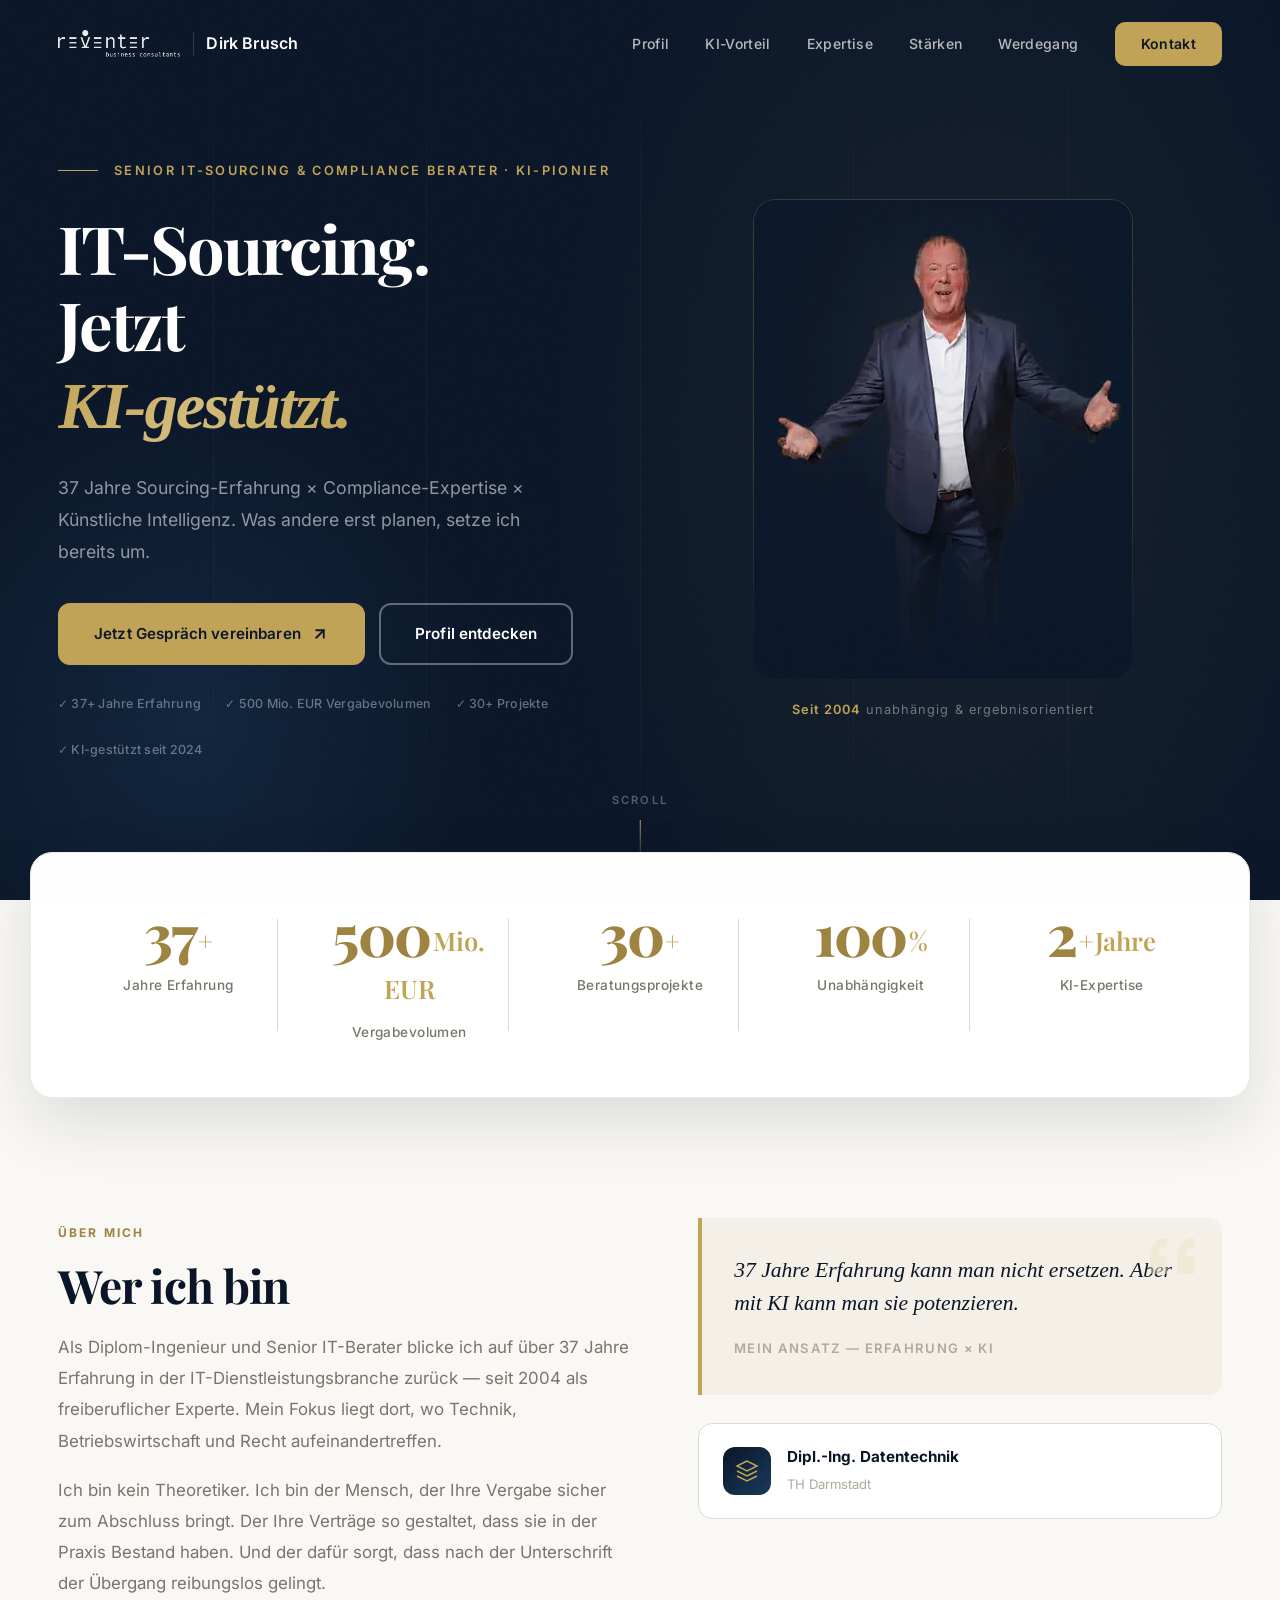
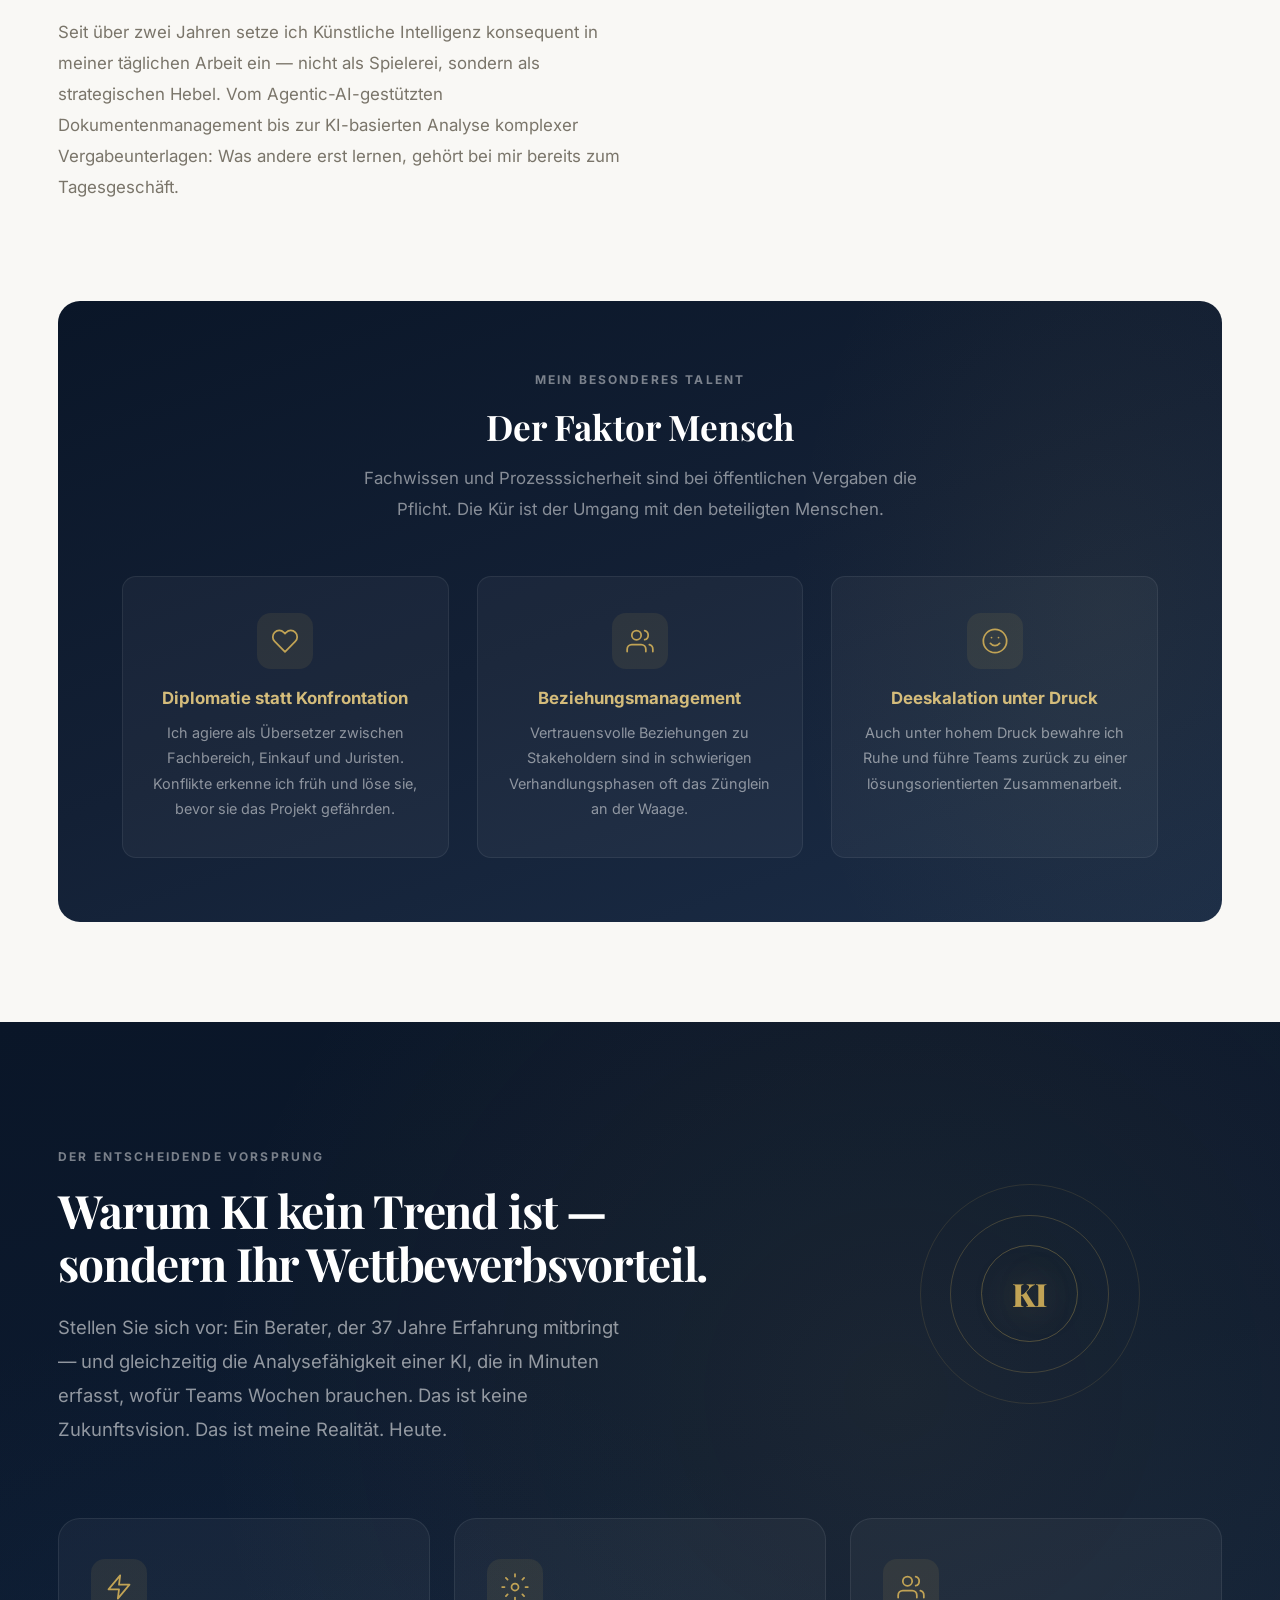
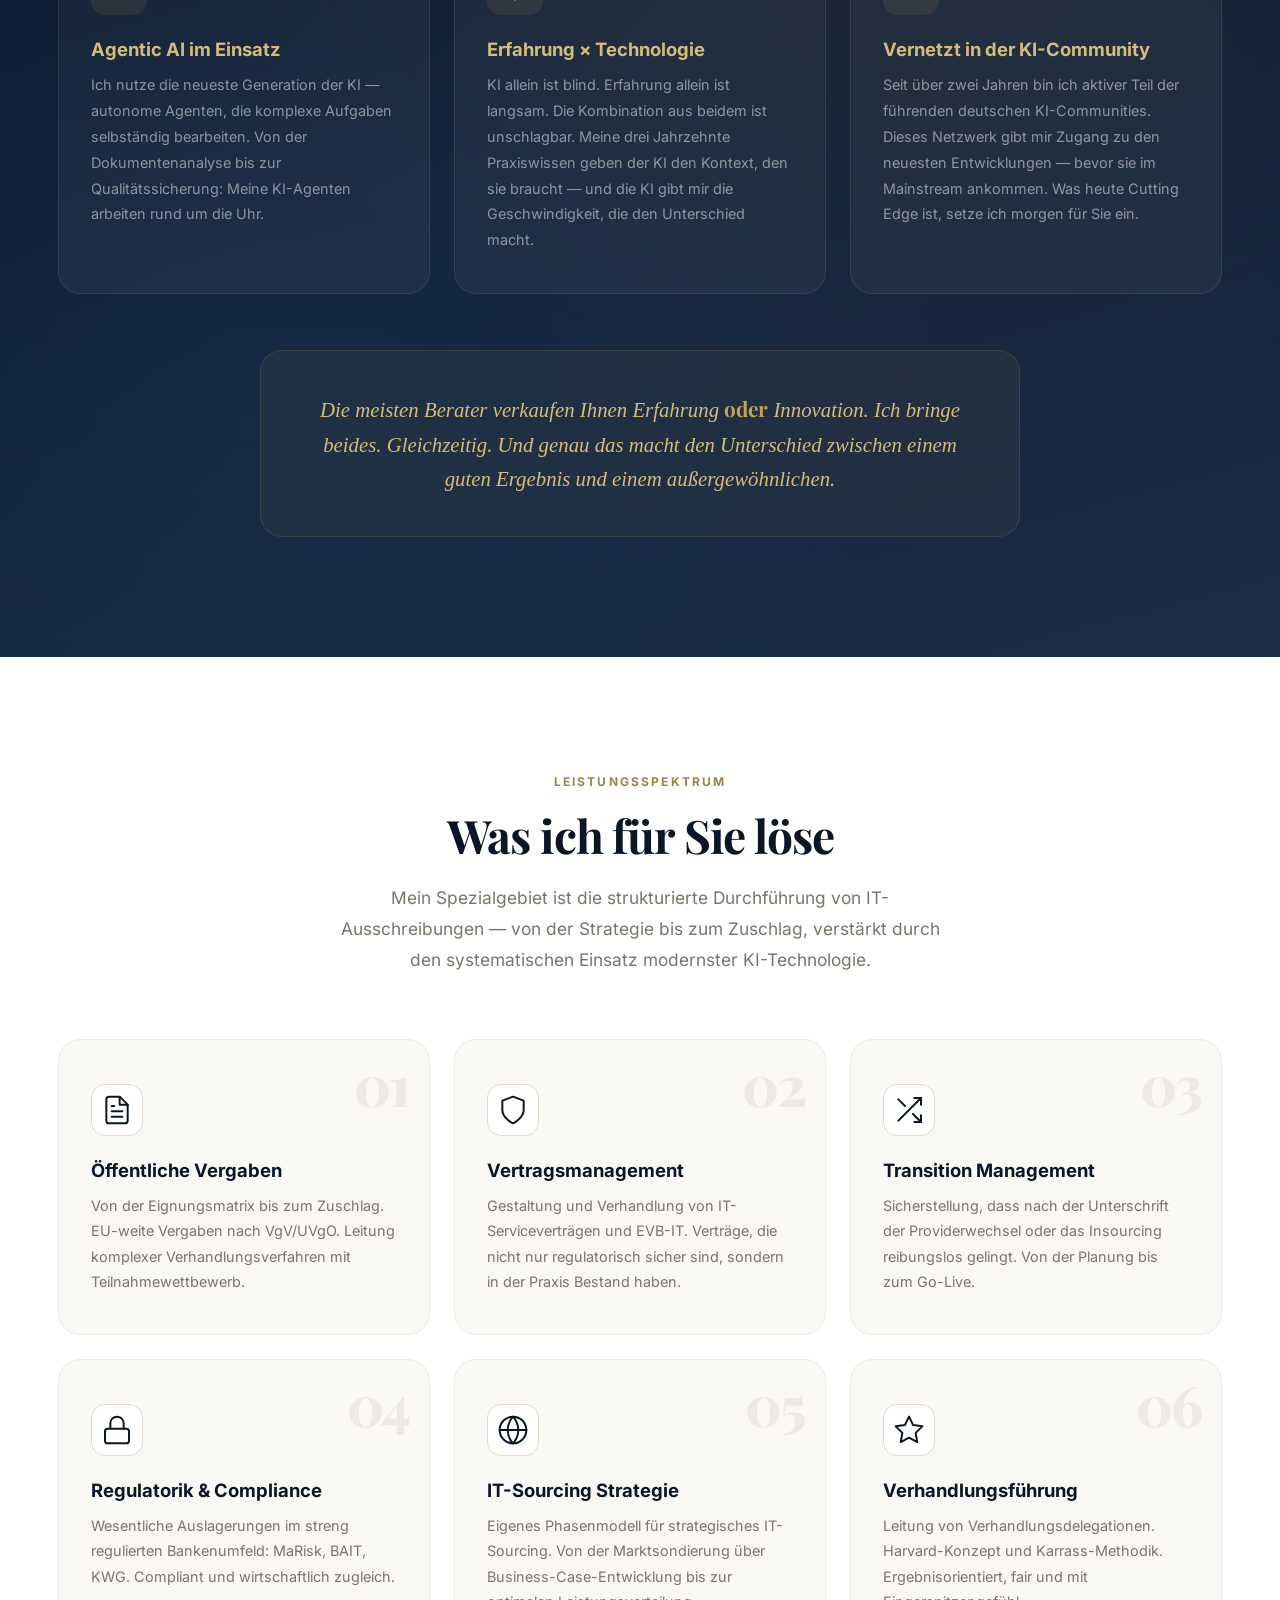
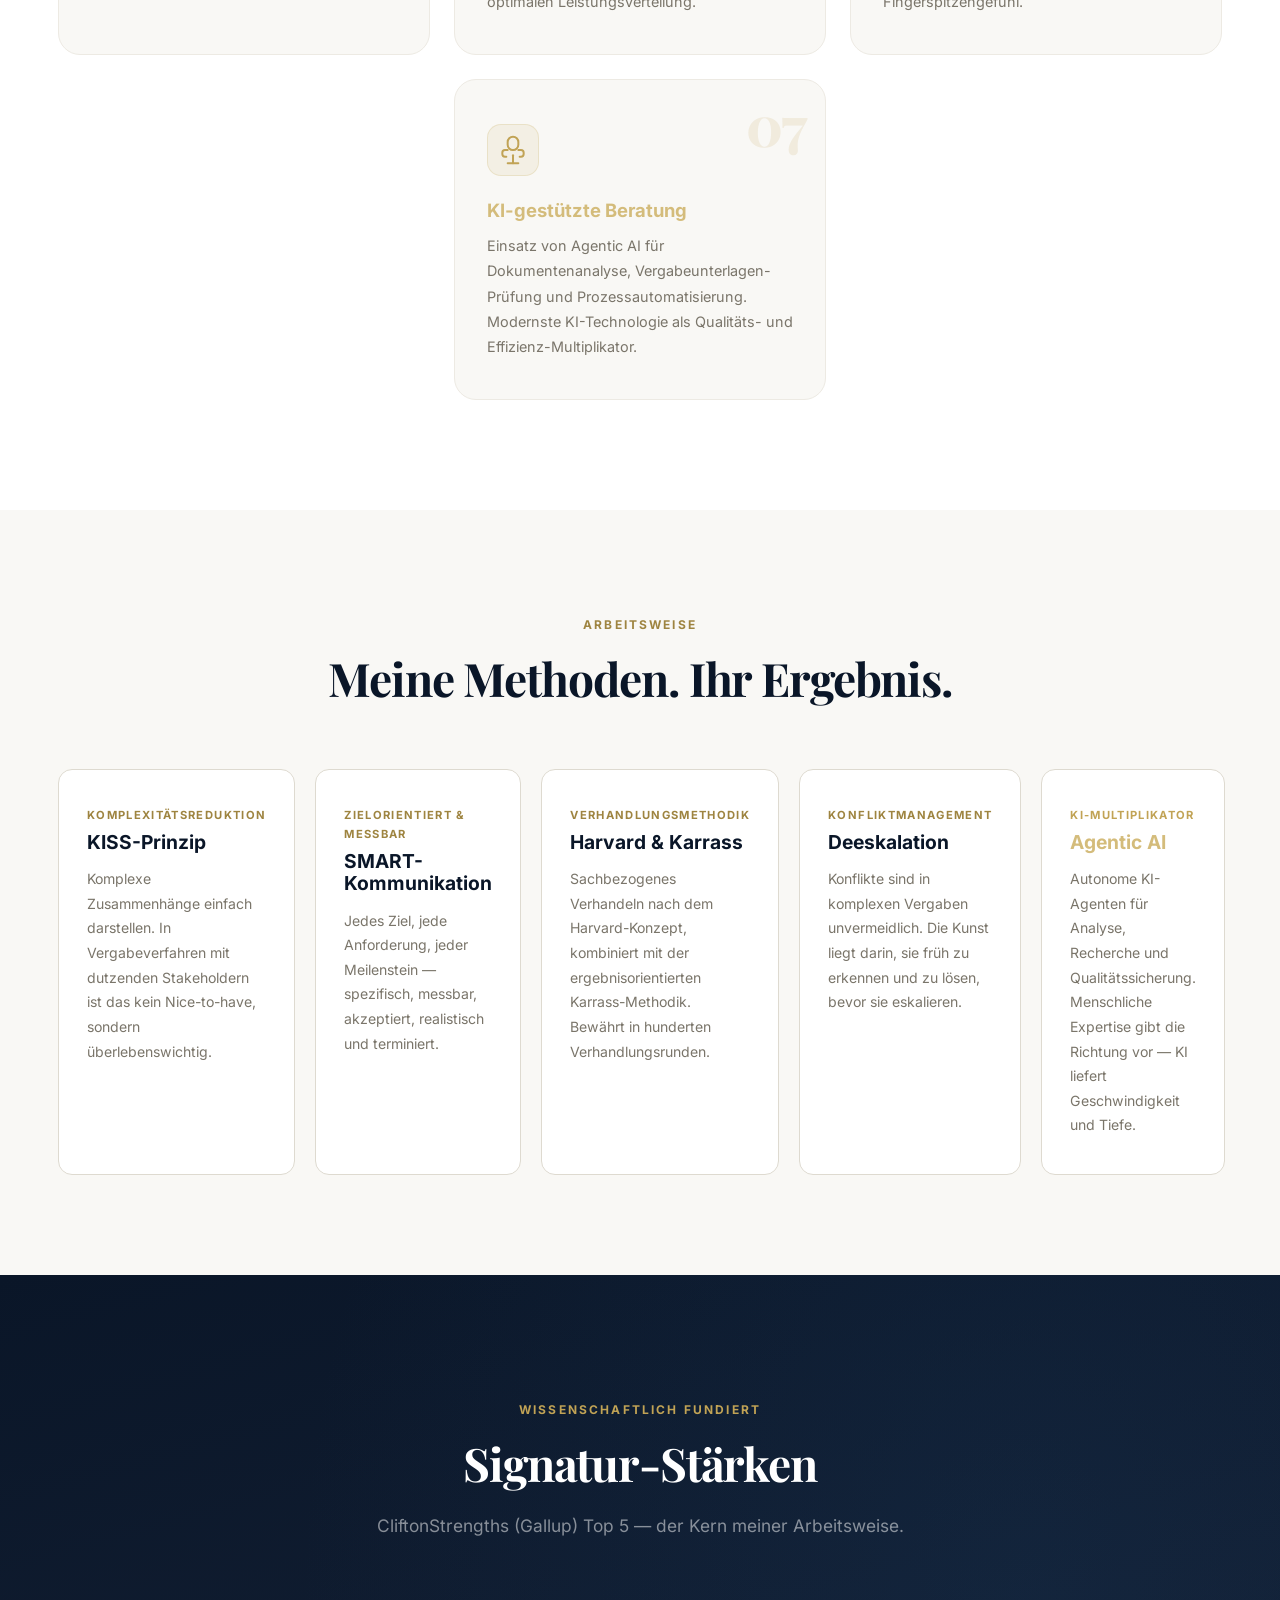
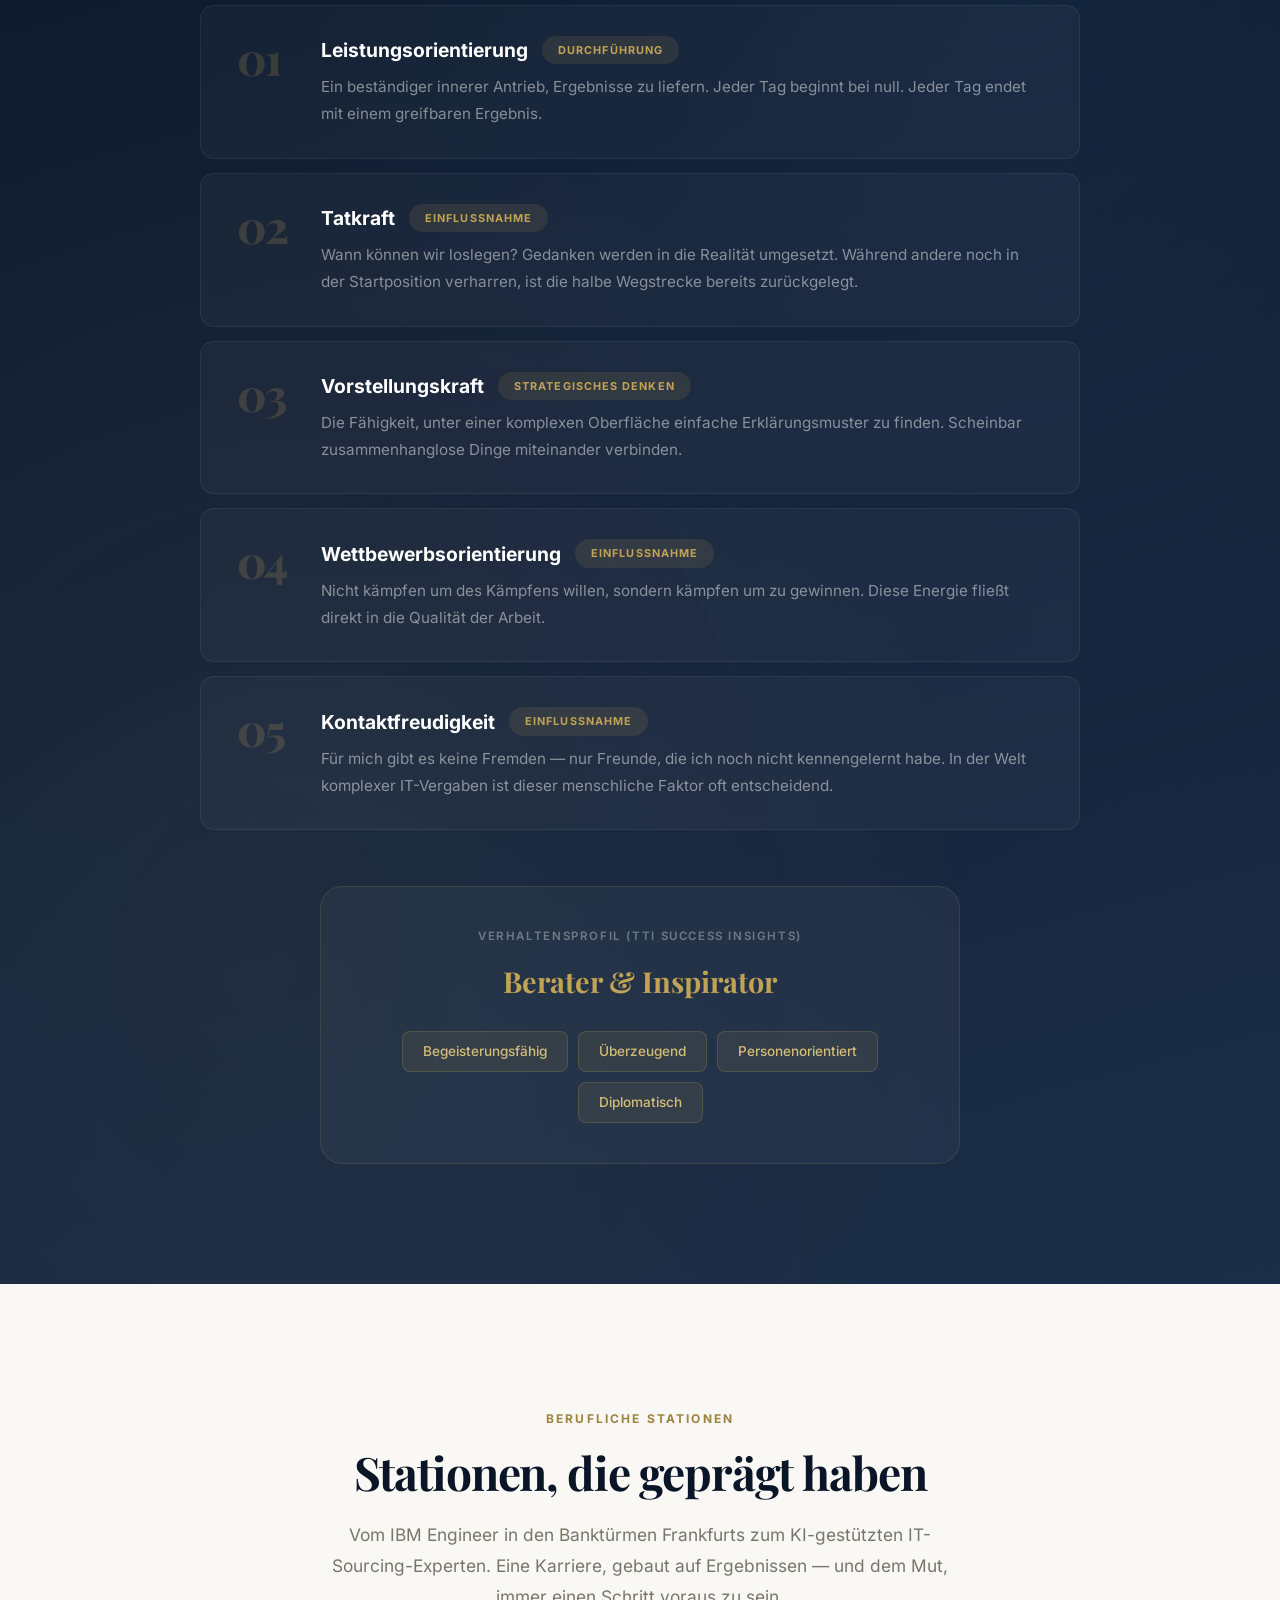
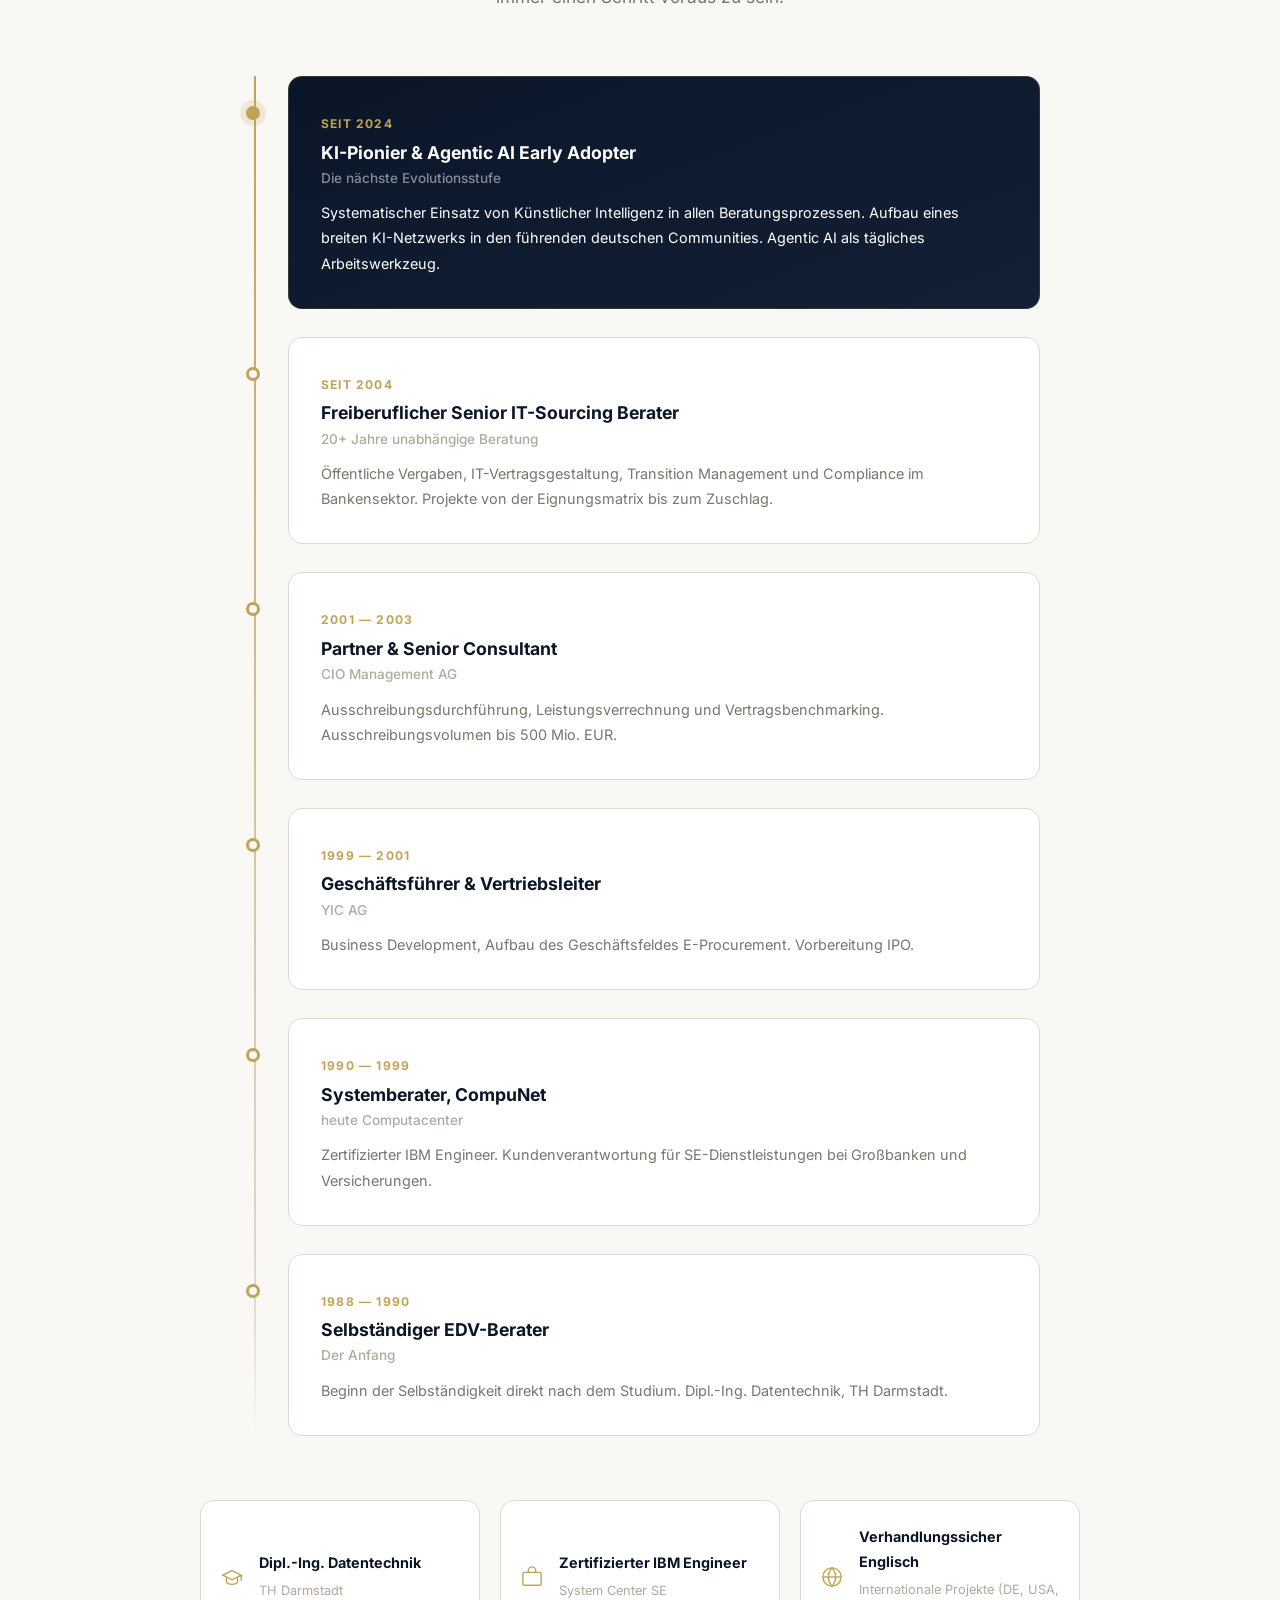
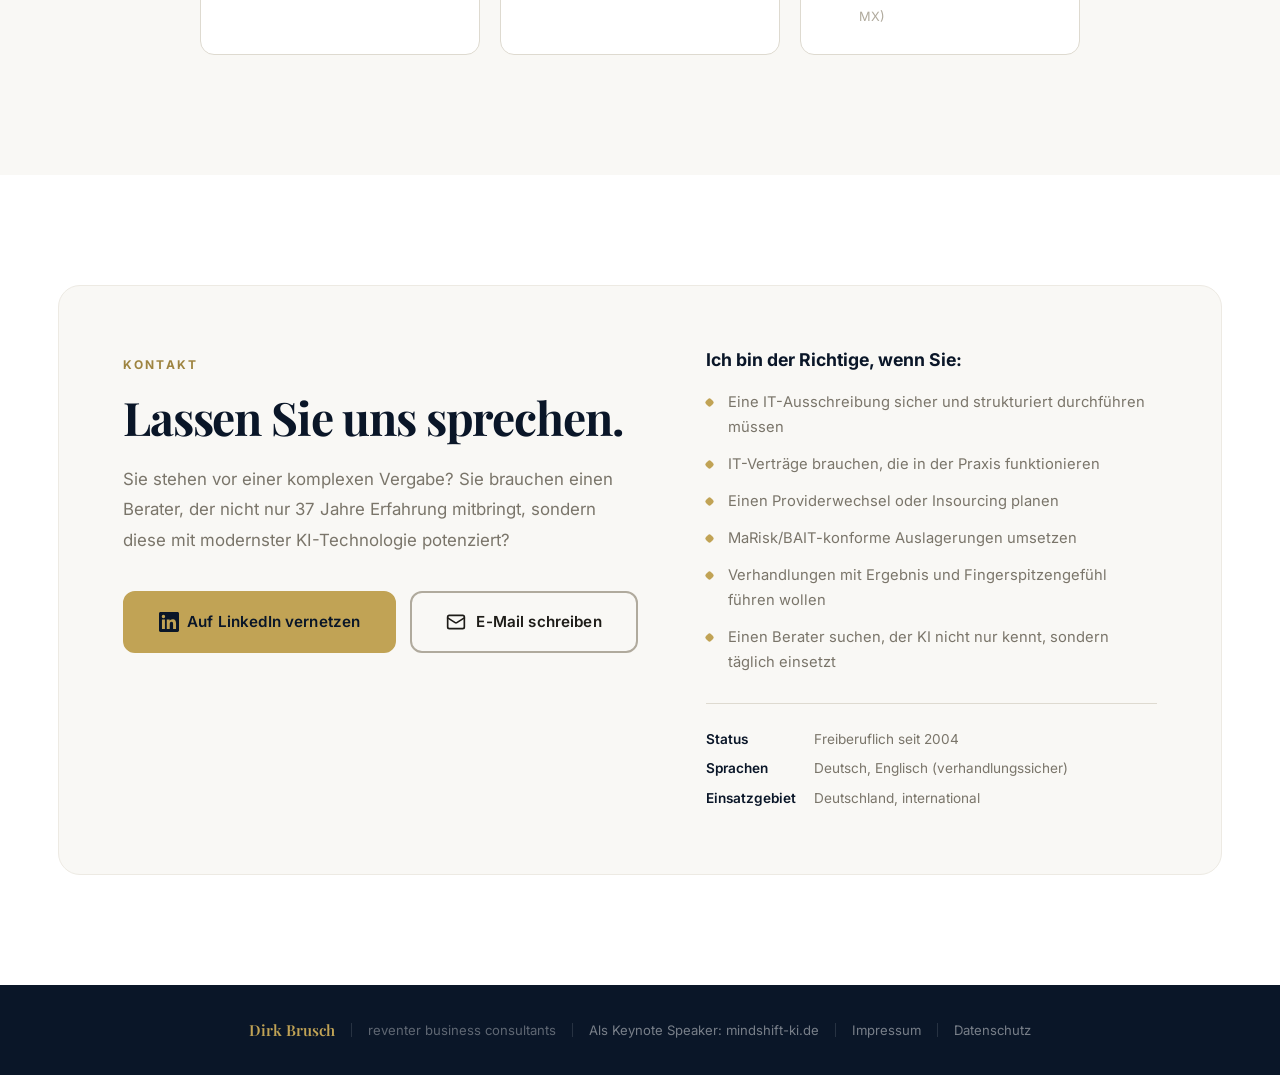
==== index.html @ 9e0372d8 "Rechtstexte aktualisiert, Google Fonts lokal, Cookie-Banner entfernt - Impressum: OS-Plattform-Link " ====
<!DOCTYPE html>
<html lang="de">
<head>
  <meta charset="UTF-8">
  <meta name="viewport" content="width=device-width, initial-scale=1.0">
  <title>Dirk Brusch — Senior IT-Sourcing &amp; Compliance Berater | KI-Pionier</title>
  <meta name="description" content="IT-Sourcing. Jetzt KI-gestützt. 37 Jahre Sourcing-Erfahrung × Compliance-Expertise × Künstliche Intelligenz. Senior IT-Sourcing Berater Dirk Brusch verbindet Agentic AI mit jahrzehntelanger Praxis im regulierten Umfeld.">
  <meta name="keywords" content="IT-Sourcing, IT-Sourcing Berater, IT-Compliance, KI-gestütztes IT-Sourcing, Agentic AI, Sourcing-Strategie, IT-Vertragsmanagement, Transition Management, MaRisk, BAIT, DORA, Auslagerungsmanagement, IT-Beschaffung, KI-Pionier, Freelance IT-Berater">
  <meta name="author" content="Dirk Brusch">
  <meta name="robots" content="index, follow">
  <link rel="canonical" href="https://reventer.de/">

  <!-- Open Graph -->
  <meta property="og:title" content="Dirk Brusch — Senior IT-Sourcing &amp; Compliance Berater | KI-Pionier">
  <meta property="og:description" content="IT-Sourcing. Jetzt KI-gestützt. 37 Jahre Sourcing-Erfahrung × Compliance-Expertise × Künstliche Intelligenz. Was andere erst planen, setze ich bereits um.">
  <meta property="og:type" content="website">
  <meta property="og:url" content="https://reventer.de/">
  <meta property="og:locale" content="de_DE">
  <meta property="og:site_name" content="reventer business consultants">

  <!-- Twitter Card -->
  <meta name="twitter:card" content="summary">
  <meta name="twitter:title" content="Dirk Brusch — Senior IT-Sourcing &amp; Compliance Berater | KI-Pionier">
  <meta name="twitter:description" content="IT-Sourcing. Jetzt KI-gestützt. 37 Jahre Erfahrung × Compliance × KI.">

  <!-- Structured Data: Person + ProfessionalService (SEO + KI-Suche) -->
  <script type="application/ld+json">
  {
    "@context": "https://schema.org",
    "@graph": [
      {
        "@type": "Person",
        "@id": "https://reventer.de/#person",
        "name": "Dirk Brusch",
        "jobTitle": "Senior IT-Sourcing & Compliance Berater, KI-Pionier",
        "description": "Freiberuflicher IT-Sourcing-Experte mit über 37 Jahren Erfahrung. Verbindet Sourcing-Strategie, IT-Compliance (MaRisk, BAIT, DORA) und Künstliche Intelligenz (Agentic AI) zu einem einzigartigen Beratungsansatz im regulierten Umfeld.",
        "url": "https://reventer.de",
        "image": "https://reventer.de/DBR.jpg",
        "email": "dirk.brusch@reventer.de",
        "knowsAbout": [
          "IT-Sourcing", "IT-Sourcing-Strategie", "IT-Compliance",
          "MaRisk", "BAIT", "DORA", "KWG 25b", "Auslagerungsmanagement",
          "Künstliche Intelligenz", "Agentic AI", "Generative AI",
          "IT-Vertragsmanagement", "EVB-IT", "Transition Management",
          "Provider Management", "Verhandlungsführung", "Harvard-Konzept",
          "Öffentliche Vergaben", "VgV", "UVgO"
        ],
        "knowsLanguage": ["de", "en"],
        "alumniOf": {
          "@type": "CollegeOrUniversity",
          "name": "TH Darmstadt"
        },
        "hasCredential": [
          {
            "@type": "EducationalOccupationalCredential",
            "credentialCategory": "degree",
            "name": "Dipl.-Ing. Datentechnik"
          },
          {
            "@type": "EducationalOccupationalCredential",
            "credentialCategory": "certificate",
            "name": "Zertifizierter IBM Engineer"
          }
        ],
        "worksFor": { "@id": "https://reventer.de/#organization" },
        "sameAs": [
          "https://www.linkedin.com/in/dirkbrusch",
          "https://mindshift-ki.de/",
          "https://www.youtube.com/@mindshift-ki",
          "https://expertenportal.com/dirk-brusch"
        ]
      },
      {
        "@type": "Organization",
        "@id": "https://reventer.de/#organization",
        "name": "reventer business consultants",
        "url": "https://reventer.de",
        "founder": { "@id": "https://reventer.de/#person" },
        "foundingDate": "2004",
        "address": {
          "@type": "PostalAddress",
          "streetAddress": "Am Schäfersberg 16",
          "addressLocality": "Niedernhausen",
          "postalCode": "65527",
          "addressRegion": "Hessen",
          "addressCountry": "DE"
        },
        "areaServed": [
          { "@type": "Country", "name": "Deutschland" },
          { "@type": "Country", "name": "International" }
        ]
      },
      {
        "@type": "Service",
        "@id": "https://reventer.de/#service-sourcing",
        "name": "IT-Sourcing Beratung",
        "description": "Strategisches IT-Sourcing von der Make-or-Buy-Analyse über Ausschreibung und Vertragsmanagement bis zum Provider Management. KI-gestützt für maximale Effizienz.",
        "provider": { "@id": "https://reventer.de/#person" },
        "serviceType": "IT-Sourcing Beratung",
        "areaServed": { "@type": "Country", "name": "Deutschland" }
      },
      {
        "@type": "Service",
        "@id": "https://reventer.de/#service-compliance",
        "name": "IT-Compliance Beratung",
        "description": "IT-Compliance im regulierten Bankenumfeld: Auslagerungsmanagement nach MaRisk, BAIT, DORA und KWG 25b. Vorbereitung regulatorischer Prüfungen.",
        "provider": { "@id": "https://reventer.de/#person" },
        "serviceType": "IT-Compliance Beratung"
      },
      {
        "@type": "Service",
        "@id": "https://reventer.de/#service-ki",
        "name": "KI-gestützte Beratung",
        "description": "Einsatz von Agentic AI für Dokumentenanalyse, Prozessautomatisierung und Qualitätssicherung im IT-Sourcing. Pionier im Bereich KI-gestützter Beratungsleistungen seit 2024.",
        "provider": { "@id": "https://reventer.de/#person" },
        "serviceType": "KI-gestützte Prozessberatung"
      },
      {
        "@type": "WebSite",
        "@id": "https://reventer.de/#website",
        "url": "https://reventer.de",
        "name": "Dirk Brusch — Senior IT-Sourcing & Compliance Berater | KI-Pionier",
        "publisher": { "@id": "https://reventer.de/#organization" },
        "inLanguage": "de"
      },
      {
        "@type": "WebPage",
        "@id": "https://reventer.de/#webpage",
        "url": "https://reventer.de",
        "name": "Dirk Brusch — Senior IT-Sourcing & Compliance Berater | KI-Pionier",
        "isPartOf": { "@id": "https://reventer.de/#website" },
        "about": { "@id": "https://reventer.de/#person" },
        "dateModified": "2026-03-29",
        "inLanguage": "de"
      }
    ]
  }
  </script>

  <link rel="stylesheet" href="fonts.css">
  <link rel="stylesheet" href="style.css">
  <link rel="preload" as="image" type="image/webp" href="DBR-hero.webp" media="(min-width: 769px)">
  <link rel="preload" as="image" type="image/webp" href="DBR-hero-sm.webp" media="(max-width: 768px)">
</head>
<body>

  <!-- GRAIN OVERLAY -->
  <div class="grain" aria-hidden="true"></div>

  <!-- NAVIGATION -->
  <nav id="navbar" aria-label="Hauptnavigation">
    <div class="nav-inner">
      <a href="#hero" class="nav-logo" aria-label="Zur Startseite">
        <img src="reventer-logo.png" alt="reventer" class="nav-logo-img">
        <span class="nav-logo-line"></span>
        <span class="nav-logo-text">Dirk Brusch</span>
      </a>
      <button class="nav-toggle" aria-label="Menü öffnen" aria-expanded="false">
        <span class="nav-toggle-bar"></span>
        <span class="nav-toggle-bar"></span>
      </button>
      <div class="nav-links" role="menubar">
        <a href="#profil" role="menuitem">Profil</a>
        <a href="#ki" role="menuitem">KI-Vorteil</a>
        <a href="#expertise" role="menuitem">Expertise</a>
        <a href="#staerken" role="menuitem">Stärken</a>
        <a href="#werdegang" role="menuitem">Werdegang</a>
        <a href="#kontakt" class="nav-cta" role="menuitem">Kontakt</a>
      </div>
    </div>
  </nav>

  <main>

  <!-- HERO -->
  <section id="hero" class="hero">
    <div class="hero-bg-lines" aria-hidden="true">
      <span></span><span></span><span></span><span></span><span></span>
    </div>
    <div class="container hero-layout">
      <div class="hero-content">
        <div class="hero-label reveal" data-delay="80">
          <span class="hero-label-line"></span>
          Senior IT-Sourcing &amp; Compliance Berater &middot; KI-Pionier
        </div>
        <h1 class="hero-title">
          <span class="reveal" data-delay="160">IT-Sourcing.</span>
          <span class="reveal" data-delay="220">Jetzt</span>
          <span class="reveal" data-delay="300"><em>KI-gestützt.</em></span>
        </h1>
        <p class="hero-sub reveal" data-delay="350">37&nbsp;Jahre Sourcing-Erfahrung &times; Compliance-Expertise &times; Künstliche Intelligenz. Was andere erst planen, setze ich bereits um.</p>
        <div class="hero-actions reveal" data-delay="450">
          <a href="#kontakt" class="btn btn-gold">
            <span>Jetzt Gespräch vereinbaren</span>
            <svg width="18" height="18" viewBox="0 0 24 24" fill="none" stroke="currentColor" stroke-width="2.5" stroke-linecap="round" stroke-linejoin="round"><path d="M7 17L17 7"/><path d="M7 7h10v10"/></svg>
          </a>
          <a href="#profil" class="btn btn-ghost">Profil entdecken</a>
        </div>
        <div class="hero-trust reveal" data-delay="550">
          <span>&#10003; 37+ Jahre Erfahrung</span>
          <span>&#10003; 500 Mio. EUR Vergabevolumen</span>
          <span>&#10003; 30+ Projekte</span>
          <span>&#10003; KI-gestützt seit 2024</span>
        </div>
      </div>
      <div class="hero-portrait reveal" data-delay="200">
        <div class="hero-portrait-frame">
          <picture>
            <source srcset="DBR-hero-sm.webp" media="(max-width: 768px)" type="image/webp">
            <source srcset="DBR-hero-sm.jpg" media="(max-width: 768px)" type="image/jpeg">
            <source srcset="DBR-hero.webp" type="image/webp">
            <img src="DBR-hero.jpg" alt="Dirk Brusch — Senior IT-Sourcing Berater" width="760" height="960" loading="eager">
          </picture>
          <div class="hero-portrait-border" aria-hidden="true"></div>
        </div>
        <div class="hero-portrait-tag" aria-hidden="true">
          <span>Seit 2004</span> unabhängig &amp; ergebnisorientiert
        </div>
      </div>
    </div>
    <div class="hero-scroll" aria-hidden="true">
      <span class="hero-scroll-text">Scroll</span>
      <span class="hero-scroll-line"></span>
    </div>
  </section>

  <!-- STATS RIBBON -->
  <section id="profil" class="stats">
    <div class="container">
      <div class="stats-grid">
        <div class="stat reveal" data-delay="0">
          <span class="stat-num" data-count="37">0</span><span class="stat-suffix">+</span>
          <span class="stat-label">Jahre Erfahrung</span>
        </div>
        <div class="stat reveal" data-delay="80">
          <span class="stat-num" data-count="500">0</span><span class="stat-suffix">&thinsp;Mio.&thinsp;EUR</span>
          <span class="stat-label">Vergabevolumen</span>
        </div>
        <div class="stat reveal" data-delay="160">
          <span class="stat-num" data-count="30">0</span><span class="stat-suffix">+</span>
          <span class="stat-label">Beratungsprojekte</span>
        </div>
        <div class="stat reveal" data-delay="240">
          <span class="stat-num" data-count="100">0</span><span class="stat-suffix">%</span>
          <span class="stat-label">Unabhängigkeit</span>
        </div>
        <div class="stat reveal" data-delay="320">
          <span class="stat-num" data-count="2">0</span><span class="stat-suffix">+&thinsp;Jahre</span>
          <span class="stat-label">KI-Expertise</span>
        </div>
      </div>
    </div>
  </section>

  <!-- ABOUT -->
  <section id="ueber" class="about">
    <div class="container">
      <div class="about-grid">
        <div class="about-col about-col--left">
          <span class="section-tag reveal">Über mich</span>
          <h2 class="section-heading reveal" data-delay="60">Wer ich bin</h2>
          <p class="about-text reveal" data-delay="120">Als Diplom-Ingenieur und Senior IT-Berater blicke ich auf über 37&nbsp;Jahre Erfahrung in der IT-Dienstleistungsbranche zurück — seit 2004 als freiberuflicher Experte. Mein Fokus liegt dort, wo Technik, Betriebswirtschaft und Recht aufeinandertreffen.</p>
          <p class="about-text reveal" data-delay="160">Ich bin kein Theoretiker. Ich bin der Mensch, der Ihre Vergabe sicher zum Abschluss bringt. Der Ihre Verträge so gestaltet, dass sie in der Praxis Bestand haben. Und der dafür sorgt, dass nach der Unterschrift der Übergang reibungslos gelingt.</p>
          <p class="about-text reveal" data-delay="200">Seit über zwei Jahren setze ich Künstliche Intelligenz konsequent in meiner täglichen Arbeit ein — nicht als Spielerei, sondern als strategischen Hebel. Vom Agentic-AI-gestützten Dokumentenmanagement bis zur KI-basierten Analyse komplexer Vergabeunterlagen: Was andere erst lernen, gehört bei mir bereits zum Tagesgeschäft.</p>
        </div>
        <div class="about-col about-col--right">
          <div class="about-quote reveal" data-delay="200">
            <svg class="about-quote-mark" width="48" height="36" viewBox="0 0 48 36" fill="none"><path d="M0 36V20.4C0 14.16 1.44 9.12 4.32 5.28 7.2 1.44 11.52 0 17.28 0v8.4C14.4 8.4 12.24 9.36 10.8 11.28 9.36 13.2 8.64 15.6 8.64 18.48H17.28V36H0zm26.88 0V20.4c0-6.24 1.44-11.28 4.32-15.12C34.08 1.44 38.4 0 44.16 0v8.4c-2.88 0-5.04.96-6.48 2.88-1.44 1.92-2.16 4.32-2.16 7.2h8.64V36H26.88z" fill="currentColor"/></svg>
            <blockquote>37 Jahre Erfahrung kann man nicht ersetzen. Aber mit KI kann man sie potenzieren.</blockquote>
            <p class="about-quote-src">Mein Ansatz — Erfahrung &times; KI</p>
          </div>
          <div class="about-badge reveal" data-delay="280">
            <div class="about-badge-icon">
              <svg width="24" height="24" viewBox="0 0 24 24" fill="none" stroke="currentColor" stroke-width="1.5"><path d="M12 2L2 7l10 5 10-5-10-5z"/><path d="M2 17l10 5 10-5"/><path d="M2 12l10 5 10-5"/></svg>
            </div>
            <div>
              <strong>Dipl.-Ing. Datentechnik</strong>
              <span>TH Darmstadt</span>
            </div>
          </div>
        </div>
      </div>

      <!-- HUMAN FACTOR -->
      <div class="human-factor reveal" data-delay="100">
        <div class="human-factor-header">
          <span class="section-tag section-tag--light">Mein besonderes Talent</span>
          <h3 class="human-factor-title">Der Faktor Mensch</h3>
          <p class="human-factor-lead">Fachwissen und Prozesssicherheit sind bei öffentlichen Vergaben die Pflicht. Die Kür ist der Umgang mit den beteiligten Menschen.</p>
        </div>
        <div class="human-factor-cards">
          <div class="hf-card reveal" data-delay="0">
            <div class="hf-card-icon">
              <svg width="28" height="28" viewBox="0 0 24 24" fill="none" stroke="currentColor" stroke-width="1.5" stroke-linecap="round" stroke-linejoin="round"><path d="M20.84 4.61a5.5 5.5 0 00-7.78 0L12 5.67l-1.06-1.06a5.5 5.5 0 00-7.78 7.78L12 21.23l8.84-8.84a5.5 5.5 0 000-7.78z"/></svg>
            </div>
            <h4>Diplomatie statt Konfrontation</h4>
            <p>Ich agiere als Übersetzer zwischen Fachbereich, Einkauf und Juristen. Konflikte erkenne ich früh und löse sie, bevor sie das Projekt gefährden.</p>
          </div>
          <div class="hf-card reveal" data-delay="100">
            <div class="hf-card-icon">
              <svg width="28" height="28" viewBox="0 0 24 24" fill="none" stroke="currentColor" stroke-width="1.5" stroke-linecap="round" stroke-linejoin="round"><path d="M17 21v-2a4 4 0 00-4-4H5a4 4 0 00-4 4v2"/><circle cx="9" cy="7" r="4"/><path d="M23 21v-2a4 4 0 00-3-3.87"/><path d="M16 3.13a4 4 0 010 7.75"/></svg>
            </div>
            <h4>Beziehungsmanagement</h4>
            <p>Vertrauensvolle Beziehungen zu Stakeholdern sind in schwierigen Verhandlungsphasen oft das Zünglein an der Waage.</p>
          </div>
          <div class="hf-card reveal" data-delay="200">
            <div class="hf-card-icon">
              <svg width="28" height="28" viewBox="0 0 24 24" fill="none" stroke="currentColor" stroke-width="1.5" stroke-linecap="round" stroke-linejoin="round"><circle cx="12" cy="12" r="10"/><path d="M8 14s1.5 2 4 2 4-2 4-2"/><line x1="9" y1="9" x2="9.01" y2="9"/><line x1="15" y1="9" x2="15.01" y2="9"/></svg>
            </div>
            <h4>Deeskalation unter Druck</h4>
            <p>Auch unter hohem Druck bewahre ich Ruhe und führe Teams zurück zu einer lösungsorientierten Zusammenarbeit.</p>
          </div>
        </div>
      </div>
    </div>
  </section>

  <!-- KI-VORTEIL -->
  <section id="ki" class="ki-section">
    <div class="container">
      <div class="ki-hero-block reveal">
        <div class="ki-hero-content">
          <span class="section-tag section-tag--light">Der entscheidende Vorsprung</span>
          <h2 class="section-heading section-heading--light">Warum KI kein Trend ist —<br>sondern Ihr Wettbewerbsvorteil.</h2>
          <p class="ki-hero-lead">Stellen Sie sich vor: Ein Berater, der 37 Jahre Erfahrung mitbringt — und gleichzeitig die Analysefähigkeit einer KI, die in Minuten erfasst, wofür Teams Wochen brauchen. Das ist keine Zukunftsvision. Das ist meine Realität. Heute.</p>
        </div>
        <div class="ki-hero-visual" aria-hidden="true">
          <div class="ki-orb">
            <div class="ki-orb-ring ki-orb-ring--1"></div>
            <div class="ki-orb-ring ki-orb-ring--2"></div>
            <div class="ki-orb-ring ki-orb-ring--3"></div>
            <div class="ki-orb-core">KI</div>
          </div>
        </div>
      </div>

      <div class="ki-cards">
        <div class="ki-card reveal" data-delay="0">
          <div class="ki-card-icon">
            <svg width="28" height="28" viewBox="0 0 24 24" fill="none" stroke="currentColor" stroke-width="1.5" stroke-linecap="round" stroke-linejoin="round"><path d="M13 2L3 14h9l-1 8 10-12h-9l1-8z"/></svg>
          </div>
          <h3>Agentic AI im Einsatz</h3>
          <p>Ich nutze die neueste Generation der KI — autonome Agenten, die komplexe Aufgaben selbständig bearbeiten. Von der Dokumentenanalyse bis zur Qualitätssicherung: Meine KI-Agenten arbeiten rund um die Uhr.</p>
        </div>
        <div class="ki-card reveal" data-delay="100">
          <div class="ki-card-icon">
            <svg width="28" height="28" viewBox="0 0 24 24" fill="none" stroke="currentColor" stroke-width="1.5" stroke-linecap="round" stroke-linejoin="round"><circle cx="12" cy="12" r="3"/><path d="M12 1v2M12 21v2M4.22 4.22l1.42 1.42M18.36 18.36l1.42 1.42M1 12h2M21 12h2M4.22 19.78l1.42-1.42M18.36 5.64l1.42-1.42"/></svg>
          </div>
          <h3>Erfahrung &times; Technologie</h3>
          <p>KI allein ist blind. Erfahrung allein ist langsam. Die Kombination aus beidem ist unschlagbar. Meine drei Jahrzehnte Praxiswissen geben der KI den Kontext, den sie braucht — und die KI gibt mir die Geschwindigkeit, die den Unterschied macht.</p>
        </div>
        <div class="ki-card reveal" data-delay="200">
          <div class="ki-card-icon">
            <svg width="28" height="28" viewBox="0 0 24 24" fill="none" stroke="currentColor" stroke-width="1.5" stroke-linecap="round" stroke-linejoin="round"><path d="M17 21v-2a4 4 0 00-4-4H5a4 4 0 00-4 4v2"/><circle cx="9" cy="7" r="4"/><path d="M23 21v-2a4 4 0 00-3-3.87"/><path d="M16 3.13a4 4 0 010 7.75"/></svg>
          </div>
          <h3>Vernetzt in der KI-Community</h3>
          <p>Seit über zwei Jahren bin ich aktiver Teil der führenden deutschen KI-Communities. Dieses Netzwerk gibt mir Zugang zu den neuesten Entwicklungen — bevor sie im Mainstream ankommen. Was heute Cutting Edge ist, setze ich morgen für Sie ein.</p>
        </div>
      </div>

      <div class="ki-statement reveal" data-delay="100">
        <p class="ki-statement-text">Die meisten Berater verkaufen Ihnen Erfahrung <em>oder</em> Innovation. Ich bringe beides. Gleichzeitig. Und genau das macht den Unterschied zwischen einem guten Ergebnis und einem außergewöhnlichen.</p>
      </div>
    </div>
  </section>

  <!-- EXPERTISE -->
  <section id="expertise" class="expertise">
    <div class="container">
      <div class="section-intro reveal">
        <span class="section-tag">Leistungsspektrum</span>
        <h2 class="section-heading">Was ich für Sie löse</h2>
        <p class="section-desc">Mein Spezialgebiet ist die strukturierte Durchführung von IT-Ausschreibungen — von der Strategie bis zum Zuschlag, verstärkt durch den systematischen Einsatz modernster KI-Technologie.</p>
      </div>
      <div class="expertise-grid">
        <article class="exp-card reveal" data-delay="0">
          <div class="exp-card-num">01</div>
          <div class="exp-card-icon">
            <svg width="32" height="32" viewBox="0 0 24 24" fill="none" stroke="currentColor" stroke-width="1.5" stroke-linecap="round" stroke-linejoin="round"><path d="M14 2H6a2 2 0 00-2 2v16a2 2 0 002 2h12a2 2 0 002-2V8z"/><polyline points="14 2 14 8 20 8"/><line x1="16" y1="13" x2="8" y2="13"/><line x1="16" y1="17" x2="8" y2="17"/><polyline points="10 9 9 9 8 9"/></svg>
          </div>
          <h3>Öffentliche Vergaben</h3>
          <p>Von der Eignungsmatrix bis zum Zuschlag. EU-weite Vergaben nach VgV/UVgO. Leitung komplexer Verhandlungsverfahren mit Teilnahmewettbewerb.</p>
        </article>
        <article class="exp-card reveal" data-delay="80">
          <div class="exp-card-num">02</div>
          <div class="exp-card-icon">
            <svg width="32" height="32" viewBox="0 0 24 24" fill="none" stroke="currentColor" stroke-width="1.5" stroke-linecap="round" stroke-linejoin="round"><path d="M12 22s8-4 8-10V5l-8-3-8 3v7c0 6 8 10 8 10z"/></svg>
          </div>
          <h3>Vertragsmanagement</h3>
          <p>Gestaltung und Verhandlung von IT-Serviceverträgen und EVB-IT. Verträge, die nicht nur regulatorisch sicher sind, sondern in der Praxis Bestand haben.</p>
        </article>
        <article class="exp-card reveal" data-delay="160">
          <div class="exp-card-num">03</div>
          <div class="exp-card-icon">
            <svg width="32" height="32" viewBox="0 0 24 24" fill="none" stroke="currentColor" stroke-width="1.5" stroke-linecap="round" stroke-linejoin="round"><polyline points="16 3 21 3 21 8"/><line x1="4" y1="20" x2="21" y2="3"/><polyline points="21 16 21 21 16 21"/><line x1="15" y1="15" x2="21" y2="21"/><line x1="4" y1="4" x2="9" y2="9"/></svg>
          </div>
          <h3>Transition Management</h3>
          <p>Sicherstellung, dass nach der Unterschrift der Providerwechsel oder das Insourcing reibungslos gelingt. Von der Planung bis zum Go-Live.</p>
        </article>
        <article class="exp-card reveal" data-delay="0">
          <div class="exp-card-num">04</div>
          <div class="exp-card-icon">
            <svg width="32" height="32" viewBox="0 0 24 24" fill="none" stroke="currentColor" stroke-width="1.5" stroke-linecap="round" stroke-linejoin="round"><rect x="3" y="11" width="18" height="11" rx="2" ry="2"/><path d="M7 11V7a5 5 0 0110 0v4"/></svg>
          </div>
          <h3>Regulatorik &amp; Compliance</h3>
          <p>Wesentliche Auslagerungen im streng regulierten Bankenumfeld: MaRisk, BAIT, KWG. Compliant und wirtschaftlich zugleich.</p>
        </article>
        <article class="exp-card reveal" data-delay="80">
          <div class="exp-card-num">05</div>
          <div class="exp-card-icon">
            <svg width="32" height="32" viewBox="0 0 24 24" fill="none" stroke="currentColor" stroke-width="1.5" stroke-linecap="round" stroke-linejoin="round"><circle cx="12" cy="12" r="10"/><line x1="2" y1="12" x2="22" y2="12"/><path d="M12 2a15.3 15.3 0 014 10 15.3 15.3 0 01-4 10 15.3 15.3 0 01-4-10 15.3 15.3 0 014-10z"/></svg>
          </div>
          <h3>IT-Sourcing Strategie</h3>
          <p>Eigenes Phasenmodell für strategisches IT-Sourcing. Von der Marktsondierung über Business-Case-Entwicklung bis zur optimalen Leistungsverteilung.</p>
        </article>
        <article class="exp-card reveal" data-delay="160">
          <div class="exp-card-num">06</div>
          <div class="exp-card-icon">
            <svg width="32" height="32" viewBox="0 0 24 24" fill="none" stroke="currentColor" stroke-width="1.5" stroke-linecap="round" stroke-linejoin="round"><polygon points="12 2 15.09 8.26 22 9.27 17 14.14 18.18 21.02 12 17.77 5.82 21.02 7 14.14 2 9.27 8.91 8.26 12 2"/></svg>
          </div>
          <h3>Verhandlungsführung</h3>
          <p>Leitung von Verhandlungsdelegationen. Harvard-Konzept und Karrass-Methodik. Ergebnisorientiert, fair und mit Fingerspitzengefühl.</p>
        </article>
        <article class="exp-card exp-card--ki reveal" data-delay="0">
          <div class="exp-card-num">07</div>
          <div class="exp-card-icon">
            <svg width="32" height="32" viewBox="0 0 24 24" fill="none" stroke="currentColor" stroke-width="1.5" stroke-linecap="round" stroke-linejoin="round"><path d="M12 2a4 4 0 014 4v2a4 4 0 01-8 0V6a4 4 0 014-4z"/><path d="M16 12h2a2 2 0 012 2v1a2 2 0 01-2 2h-1"/><path d="M8 12H6a2 2 0 00-2 2v1a2 2 0 002 2h1"/><path d="M12 16v6"/><path d="M8 22h8"/></svg>
          </div>
          <h3>KI-gestützte Beratung</h3>
          <p>Einsatz von Agentic AI für Dokumentenanalyse, Vergabeunterlagen-Prüfung und Prozessautomatisierung. Modernste KI-Technologie als Qualitäts- und Effizienz-Multiplikator.</p>
        </article>
      </div>
    </div>
  </section>

  <!-- METHODS -->
  <section class="methods">
    <div class="container">
      <div class="section-intro reveal">
        <span class="section-tag">Arbeitsweise</span>
        <h2 class="section-heading">Meine Methoden. Ihr Ergebnis.</h2>
      </div>
      <div class="methods-strip">
        <div class="method reveal" data-delay="0">
          <span class="method-label">Komplexitätsreduktion</span>
          <h3>KISS-Prinzip</h3>
          <p>Komplexe Zusammenhänge einfach darstellen. In Vergabeverfahren mit dutzenden Stakeholdern ist das kein Nice-to-have, sondern überlebenswichtig.</p>
        </div>
        <div class="method reveal" data-delay="80">
          <span class="method-label">Zielorientiert &amp; messbar</span>
          <h3>SMART-Kommunikation</h3>
          <p>Jedes Ziel, jede Anforderung, jeder Meilenstein — spezifisch, messbar, akzeptiert, realistisch und terminiert.</p>
        </div>
        <div class="method reveal" data-delay="160">
          <span class="method-label">Verhandlungsmethodik</span>
          <h3>Harvard &amp; Karrass</h3>
          <p>Sachbezogenes Verhandeln nach dem Harvard-Konzept, kombiniert mit der ergebnisorientierten Karrass-Methodik. Bewährt in hunderten Verhandlungsrunden.</p>
        </div>
        <div class="method reveal" data-delay="240">
          <span class="method-label">Konfliktmanagement</span>
          <h3>Deeskalation</h3>
          <p>Konflikte sind in komplexen Vergaben unvermeidlich. Die Kunst liegt darin, sie früh zu erkennen und zu lösen, bevor sie eskalieren.</p>
        </div>
        <div class="method method--ki reveal" data-delay="320">
          <span class="method-label">KI-Multiplikator</span>
          <h3>Agentic AI</h3>
          <p>Autonome KI-Agenten für Analyse, Recherche und Qualitätssicherung. Menschliche Expertise gibt die Richtung vor — KI liefert Geschwindigkeit und Tiefe.</p>
        </div>
      </div>
    </div>
  </section>

  <!-- STRENGTHS -->
  <section id="staerken" class="strengths">
    <div class="strengths-bg" aria-hidden="true"></div>
    <div class="container">
      <div class="section-intro reveal">
        <span class="section-tag section-tag--gold">Wissenschaftlich fundiert</span>
        <h2 class="section-heading section-heading--light">Signatur-Stärken</h2>
        <p class="section-desc section-desc--light">CliftonStrengths (Gallup) Top 5 — der Kern meiner Arbeitsweise.</p>
      </div>
      <div class="strengths-list">
        <div class="str-item reveal" data-delay="0">
          <span class="str-rank">01</span>
          <div class="str-body">
            <div class="str-head">
              <h3>Leistungsorientierung</h3>
              <span class="str-domain">Durchführung</span>
            </div>
            <p>Ein beständiger innerer Antrieb, Ergebnisse zu liefern. Jeder Tag beginnt bei null. Jeder Tag endet mit einem greifbaren Ergebnis.</p>
          </div>
        </div>
        <div class="str-item reveal" data-delay="60">
          <span class="str-rank">02</span>
          <div class="str-body">
            <div class="str-head">
              <h3>Tatkraft</h3>
              <span class="str-domain">Einflussnahme</span>
            </div>
            <p>Wann können wir loslegen? Gedanken werden in die Realität umgesetzt. Während andere noch in der Startposition verharren, ist die halbe Wegstrecke bereits zurückgelegt.</p>
          </div>
        </div>
        <div class="str-item reveal" data-delay="120">
          <span class="str-rank">03</span>
          <div class="str-body">
            <div class="str-head">
              <h3>Vorstellungskraft</h3>
              <span class="str-domain">Strategisches Denken</span>
            </div>
            <p>Die Fähigkeit, unter einer komplexen Oberfläche einfache Erklärungsmuster zu finden. Scheinbar zusammenhanglose Dinge miteinander verbinden.</p>
          </div>
        </div>
        <div class="str-item reveal" data-delay="180">
          <span class="str-rank">04</span>
          <div class="str-body">
            <div class="str-head">
              <h3>Wettbewerbsorientierung</h3>
              <span class="str-domain">Einflussnahme</span>
            </div>
            <p>Nicht kämpfen um des Kämpfens willen, sondern kämpfen um zu gewinnen. Diese Energie fließt direkt in die Qualität der Arbeit.</p>
          </div>
        </div>
        <div class="str-item reveal" data-delay="240">
          <span class="str-rank">05</span>
          <div class="str-body">
            <div class="str-head">
              <h3>Kontaktfreudigkeit</h3>
              <span class="str-domain">Einflussnahme</span>
            </div>
            <p>Für mich gibt es keine Fremden — nur Freunde, die ich noch nicht kennengelernt habe. In der Welt komplexer IT-Vergaben ist dieser menschliche Faktor oft entscheidend.</p>
          </div>
        </div>
      </div>
      <div class="str-profile reveal" data-delay="100">
        <span class="str-profile-label">Verhaltensprofil (TTI Success Insights)</span>
        <strong class="str-profile-type">Berater &amp; Inspirator</strong>
        <div class="str-profile-traits">
          <span>Begeisterungsfähig</span>
          <span>Überzeugend</span>
          <span>Personenorientiert</span>
          <span>Diplomatisch</span>
        </div>
      </div>
    </div>
  </section>

  <!-- CAREER -->
  <section id="werdegang" class="career">
    <div class="container">
      <div class="section-intro reveal">
        <span class="section-tag">Berufliche Stationen</span>
        <h2 class="section-heading">Stationen, die geprägt haben</h2>
        <p class="section-desc">Vom IBM Engineer in den Banktürmen Frankfurts zum KI-gestützten IT-Sourcing-Experten. Eine Karriere, gebaut auf Ergebnissen — und dem Mut, immer einen Schritt voraus zu sein.</p>
      </div>
      <div class="timeline">
        <div class="tl-line" aria-hidden="true"></div>
        <div class="tl-item tl-item--active reveal" data-delay="0">
          <div class="tl-dot"></div>
          <div class="tl-card">
            <span class="tl-date">Seit 2024</span>
            <h3>KI-Pionier &amp; Agentic AI Early Adopter</h3>
            <span class="tl-tag">Die nächste Evolutionsstufe</span>
            <p>Systematischer Einsatz von Künstlicher Intelligenz in allen Beratungsprozessen. Aufbau eines breiten KI-Netzwerks in den führenden deutschen Communities. Agentic AI als tägliches Arbeitswerkzeug.</p>
          </div>
        </div>
        <div class="tl-item reveal" data-delay="40">
          <div class="tl-dot"></div>
          <div class="tl-card">
            <span class="tl-date">Seit 2004</span>
            <h3>Freiberuflicher Senior IT-Sourcing Berater</h3>
            <span class="tl-tag">20+ Jahre unabhängige Beratung</span>
            <p>Öffentliche Vergaben, IT-Vertragsgestaltung, Transition Management und Compliance im Bankensektor. Projekte von der Eignungsmatrix bis zum Zuschlag.</p>
          </div>
        </div>
        <div class="tl-item reveal" data-delay="60">
          <div class="tl-dot"></div>
          <div class="tl-card">
            <span class="tl-date">2001 — 2003</span>
            <h3>Partner &amp; Senior Consultant</h3>
            <span class="tl-tag">CIO Management AG</span>
            <p>Ausschreibungsdurchführung, Leistungsverrechnung und Vertragsbenchmarking. Ausschreibungsvolumen bis 500&nbsp;Mio.&nbsp;EUR.</p>
          </div>
        </div>
        <div class="tl-item reveal" data-delay="120">
          <div class="tl-dot"></div>
          <div class="tl-card">
            <span class="tl-date">1999 — 2001</span>
            <h3>Geschäftsführer &amp; Vertriebsleiter</h3>
            <span class="tl-tag">YIC AG</span>
            <p>Business Development, Aufbau des Geschäftsfeldes E-Procurement. Vorbereitung IPO.</p>
          </div>
        </div>
        <div class="tl-item reveal" data-delay="180">
          <div class="tl-dot"></div>
          <div class="tl-card">
            <span class="tl-date">1990 — 1999</span>
            <h3>Systemberater, CompuNet</h3>
            <span class="tl-tag">heute Computacenter</span>
            <p>Zertifizierter IBM Engineer. Kundenverantwortung für SE-Dienstleistungen bei Großbanken und Versicherungen.</p>
          </div>
        </div>
        <div class="tl-item reveal" data-delay="240">
          <div class="tl-dot"></div>
          <div class="tl-card">
            <span class="tl-date">1988 — 1990</span>
            <h3>Selbständiger EDV-Berater</h3>
            <span class="tl-tag">Der Anfang</span>
            <p>Beginn der Selbständigkeit direkt nach dem Studium. Dipl.-Ing. Datentechnik, TH Darmstadt.</p>
          </div>
        </div>
      </div>
      <div class="credentials reveal" data-delay="100">
        <div class="cred">
          <svg width="22" height="22" viewBox="0 0 24 24" fill="none" stroke="currentColor" stroke-width="1.5"><path d="M22 10v6M2 10l10-5 10 5-10 5z"/><path d="M6 12v5c0 1.66 2.69 3 6 3s6-1.34 6-3v-5"/></svg>
          <div><strong>Dipl.-Ing. Datentechnik</strong><span>TH Darmstadt</span></div>
        </div>
        <div class="cred">
          <svg width="22" height="22" viewBox="0 0 24 24" fill="none" stroke="currentColor" stroke-width="1.5"><rect x="2" y="7" width="20" height="14" rx="2"/><path d="M16 7V5a4 4 0 00-8 0v2"/></svg>
          <div><strong>Zertifizierter IBM Engineer</strong><span>System Center SE</span></div>
        </div>
        <div class="cred">
          <svg width="22" height="22" viewBox="0 0 24 24" fill="none" stroke="currentColor" stroke-width="1.5"><circle cx="12" cy="12" r="10"/><line x1="2" y1="12" x2="22" y2="12"/><path d="M12 2a15.3 15.3 0 014 10 15.3 15.3 0 01-4 10 15.3 15.3 0 01-4-10 15.3 15.3 0 014-10z"/></svg>
          <div><strong>Verhandlungssicher Englisch</strong><span>Internationale Projekte (DE, USA, MX)</span></div>
        </div>
      </div>
    </div>
  </section>

  <!-- CONTACT -->
  <section id="kontakt" class="contact">
    <div class="container">
      <div class="contact-inner reveal">
        <div class="contact-left">
          <span class="section-tag">Kontakt</span>
          <h2 class="section-heading">Lassen Sie uns sprechen.</h2>
          <p class="contact-lead">Sie stehen vor einer komplexen Vergabe? Sie brauchen einen Berater, der nicht nur 37 Jahre Erfahrung mitbringt, sondern diese mit modernster KI-Technologie potenziert?</p>
          <div class="contact-buttons">
            <a href="https://www.linkedin.com/in/dirkbrusch" target="_blank" rel="noopener noreferrer" class="btn btn-gold">
              <svg width="20" height="20" viewBox="0 0 24 24" fill="currentColor"><path d="M20.447 20.452h-3.554v-5.569c0-1.328-.027-3.037-1.852-3.037-1.853 0-2.136 1.445-2.136 2.939v5.667H9.351V9h3.414v1.561h.046c.477-.9 1.637-1.85 3.37-1.85 3.601 0 4.267 2.37 4.267 5.455v6.286zM5.337 7.433a2.062 2.062 0 01-2.063-2.065 2.064 2.064 0 112.063 2.065zm1.782 13.019H3.555V9h3.564v11.452zM22.225 0H1.771C.792 0 0 .774 0 1.729v20.542C0 23.227.792 24 1.771 24h20.451C23.2 24 24 23.227 24 22.271V1.729C24 .774 23.2 0 22.222 0h.003z"/></svg>
              <span>Auf LinkedIn vernetzen</span>
            </a>
            <a href="mailto:dirk.brusch@reventer.de" class="btn btn-ghost">
              <svg width="20" height="20" viewBox="0 0 24 24" fill="none" stroke="currentColor" stroke-width="2" stroke-linecap="round" stroke-linejoin="round"><rect x="2" y="4" width="20" height="16" rx="2"/><path d="m22 7-8.97 5.7a1.94 1.94 0 01-2.06 0L2 7"/></svg>
              <span>E-Mail schreiben</span>
            </a>
          </div>
        </div>
        <div class="contact-right">
          <h3>Ich bin der Richtige, wenn Sie:</h3>
          <ul class="contact-list">
            <li>Eine IT-Ausschreibung sicher und strukturiert durchführen müssen</li>
            <li>IT-Verträge brauchen, die in der Praxis funktionieren</li>
            <li>Einen Providerwechsel oder Insourcing planen</li>
            <li>MaRisk/BAIT-konforme Auslagerungen umsetzen</li>
            <li>Verhandlungen mit Ergebnis und Fingerspitzengefühl führen wollen</li>
            <li>Einen Berater suchen, der KI nicht nur kennt, sondern täglich einsetzt</li>
          </ul>
          <dl class="contact-meta">
            <dt>Status</dt><dd>Freiberuflich seit 2004</dd>
            <dt>Sprachen</dt><dd>Deutsch, Englisch (verhandlungssicher)</dd>
            <dt>Einsatzgebiet</dt><dd>Deutschland, international</dd>
          </dl>
        </div>
      </div>
    </div>
  </section>

  </main>

  <!-- FOOTER -->
  <footer class="footer">
    <div class="container footer-inner">
      <span class="footer-brand">Dirk Brusch</span>
      <span class="footer-sep"></span>
      <span class="footer-text">reventer business consultants</span>
      <span class="footer-sep"></span>
      <a href="https://mindshift-ki.de/" class="footer-link" rel="me">Als Keynote Speaker: mindshift-ki.de</a>
      <span class="footer-sep"></span>
      <a href="impressum.html" class="footer-link">Impressum</a>
      <span class="footer-sep"></span>
      <a href="datenschutz.html" class="footer-link">Datenschutz</a>
    </div>
  </footer>

  <script src="script.js?v=2"></script>
</body>
</html>
---- fonts.css ----
/* Selbst gehostete Schriften (SIL Open Font License) — keine Verbindung zu Google Fonts.
   Variable Fonts: Playfair Display 400–900 (normal + kursiv), Inter 100–900. */

/* latin-ext */
@font-face {
  font-family: 'Playfair Display';
  font-style: normal;
  font-weight: 400 900;
  font-display: swap;
  src: url(fonts/playfairdisplay-normal-latin-ext.woff2) format('woff2');
  unicode-range: U+0100-02BA, U+02BD-02C5, U+02C7-02CC, U+02CE-02D7, U+02DD-02FF, U+0304, U+0308, U+0329, U+1D00-1DBF, U+1E00-1E9F, U+1EF2-1EFF, U+2020, U+20A0-20AB, U+20AD-20C0, U+2113, U+2C60-2C7F, U+A720-A7FF;
}
/* latin */
@font-face {
  font-family: 'Playfair Display';
  font-style: normal;
  font-weight: 400 900;
  font-display: swap;
  src: url(fonts/playfairdisplay-normal-latin.woff2) format('woff2');
  unicode-range: U+0000-00FF, U+0131, U+0152-0153, U+02BB-02BC, U+02C6, U+02DA, U+02DC, U+0304, U+0308, U+0329, U+2000-206F, U+20AC, U+2122, U+2191, U+2193, U+2212, U+2215, U+FEFF, U+FFFD;
}
/* latin-ext */
@font-face {
  font-family: 'Playfair Display';
  font-style: italic;
  font-weight: 400 900;
  font-display: swap;
  src: url(fonts/playfairdisplay-italic-latin-ext.woff2) format('woff2');
  unicode-range: U+0100-02BA, U+02BD-02C5, U+02C7-02CC, U+02CE-02D7, U+02DD-02FF, U+0304, U+0308, U+0329, U+1D00-1DBF, U+1E00-1E9F, U+1EF2-1EFF, U+2020, U+20A0-20AB, U+20AD-20C0, U+2113, U+2C60-2C7F, U+A720-A7FF;
}
/* latin */
@font-face {
  font-family: 'Playfair Display';
  font-style: italic;
  font-weight: 400 900;
  font-display: swap;
  src: url(fonts/playfairdisplay-italic-latin.woff2) format('woff2');
  unicode-range: U+0000-00FF, U+0131, U+0152-0153, U+02BB-02BC, U+02C6, U+02DA, U+02DC, U+0304, U+0308, U+0329, U+2000-206F, U+20AC, U+2122, U+2191, U+2193, U+2212, U+2215, U+FEFF, U+FFFD;
}
/* latin-ext */
@font-face {
  font-family: 'Inter';
  font-style: normal;
  font-weight: 100 900;
  font-display: swap;
  src: url(fonts/inter-latin-ext.woff2) format('woff2');
  unicode-range: U+0100-02BA, U+02BD-02C5, U+02C7-02CC, U+02CE-02D7, U+02DD-02FF, U+0304, U+0308, U+0329, U+1D00-1DBF, U+1E00-1E9F, U+1EF2-1EFF, U+2020, U+20A0-20AB, U+20AD-20C0, U+2113, U+2C60-2C7F, U+A720-A7FF;
}
/* latin */
@font-face {
  font-family: 'Inter';
  font-style: normal;
  font-weight: 100 900;
  font-display: swap;
  src: url(fonts/inter-latin.woff2) format('woff2');
  unicode-range: U+0000-00FF, U+0131, U+0152-0153, U+02BB-02BC, U+02C6, U+02DA, U+02DC, U+0304, U+0308, U+0329, U+2000-206F, U+20AC, U+2122, U+2191, U+2193, U+2212, U+2215, U+FEFF, U+FFFD;
}
---- style.css ----
/* ================================================================
   DIRK BRUSCH — EDITORIAL LUXURY PROFILE
   Aesthetic: Magazine cover meets Swiss precision
   Palette: Navy + Gold + Warm Whites
   ================================================================ */

/* --- TOKENS --- */
:root {
  --gold:        #C1A355;
  --gold-light:  #D4BC7B;
  --gold-pale:   #EDE3C8;
  --gold-dark:   #9E8440;
  --gold-glow:   rgba(193,163,85,.18);

  --navy:        #0A1628;
  --navy-mid:    #132035;
  --navy-light:  #1B2D47;
  --slate:       #1A3A5C;

  --white:       #FFFFFF;
  --off-white:   #F9F8F5;
  --cream:       #F4F0E7;
  --stone-50:    #EDEAE3;
  --stone-100:   #DEDAD0;
  --stone-300:   #B0AA9D;
  --stone-500:   #7A756A;
  --stone-700:   #4A463D;
  --ink:         #1E1C18;

  --ff-display:  'Playfair Display', Georgia, 'Times New Roman', serif;
  --ff-body:     'Inter', -apple-system, BlinkMacSystemFont, 'Segoe UI', sans-serif;

  --ease:        cubic-bezier(.4,0,.2,1);
  --ease-out:    cubic-bezier(0,.55,.45,1);
  --ease-spring: cubic-bezier(.34,1.56,.64,1);

  --shadow-s:    0 2px 8px rgba(10,22,40,.05);
  --shadow-m:    0 8px 32px rgba(10,22,40,.08);
  --shadow-l:    0 24px 64px rgba(10,22,40,.12);
  --shadow-gold: 0 8px 32px rgba(193,163,85,.22);

  --radius:      14px;
  --radius-lg:   22px;
}

/* --- RESET --- */
*,*::before,*::after{margin:0;padding:0;box-sizing:border-box}
html{scroll-behavior:smooth;font-size:16px;-webkit-text-size-adjust:100%}
body{font-family:var(--ff-body);color:var(--ink);background:var(--off-white);line-height:1.72;-webkit-font-smoothing:antialiased;-moz-osx-font-smoothing:grayscale;overflow-x:hidden}
img{max-width:100%;height:auto;display:block}
a{color:inherit;text-decoration:none}
h1,h2,h3,h4{font-family:var(--ff-display);font-weight:700;line-height:1.15}
ul{list-style:none}
button{font:inherit;cursor:pointer;background:none;border:none}

.container{max-width:1220px;margin:0 auto;padding:0 28px}

/* --- GRAIN OVERLAY --- */
.grain{position:fixed;inset:0;pointer-events:none;z-index:9999;opacity:.032;
  background-image:url("data:image/svg+xml,%3Csvg viewBox='0 0 256 256' xmlns='http://www.w3.org/2000/svg'%3E%3Cfilter id='n'%3E%3CfeTurbulence type='fractalNoise' baseFrequency='.85' numOctaves='4' stitchTiles='stitch'/%3E%3C/filter%3E%3Crect width='100%25' height='100%25' filter='url(%23n)'/%3E%3C/svg%3E");
  background-size:180px 180px}

/* ================================================================
   NAVIGATION
   ================================================================ */
#navbar{position:fixed;top:0;left:0;right:0;z-index:100;padding:22px 0;transition:all .45s var(--ease)}
#navbar.scrolled{background:rgba(249,248,245,.96);backdrop-filter:blur(24px);-webkit-backdrop-filter:blur(24px);padding:14px 0;box-shadow:0 1px 0 var(--stone-100)}

.nav-inner{max-width:1220px;margin:0 auto;padding:0 28px;display:flex;align-items:center;justify-content:space-between}

/* Logo */
.nav-logo{display:flex;align-items:center;gap:12px}
.nav-logo-img{height:28px;width:auto;transition:all .35s var(--ease)}
#navbar.scrolled .nav-logo-img{filter:brightness(.15)}
#navbar:not(.scrolled) .nav-logo-img{filter:brightness(0) invert(1);opacity:.92}
.nav-logo-line{width:1px;height:24px;background:var(--stone-100);transition:background .35s var(--ease)}
#navbar:not(.scrolled) .nav-logo-line{background:rgba(255,255,255,.15)}
.nav-logo-text{font-family:var(--ff-body);font-size:1rem;font-weight:600;color:var(--navy);transition:color .35s var(--ease);letter-spacing:.01em}
#navbar:not(.scrolled) .nav-logo-text{color:var(--white)}

/* Links */
.nav-links{display:flex;align-items:center;gap:36px}
.nav-links a{font-size:.875rem;font-weight:500;color:var(--stone-500);letter-spacing:.025em;transition:color .3s var(--ease);position:relative}
.nav-links a::after{content:'';position:absolute;bottom:-4px;left:0;width:0;height:1.5px;background:var(--gold);transition:width .3s var(--ease)}
.nav-links a:hover::after,.nav-links a.active::after{width:100%}
.nav-links a:hover{color:var(--gold-dark)}
#navbar:not(.scrolled) .nav-links a{color:rgba(255,255,255,.7)}
#navbar:not(.scrolled) .nav-links a:hover{color:var(--gold-light)}

.nav-cta{background:var(--gold)!important;color:var(--navy)!important;padding:10px 26px!important;border-radius:10px;font-weight:600!important;letter-spacing:.01em;transition:all .35s var(--ease)!important}
.nav-cta::after{display:none!important}
.nav-cta:hover{background:var(--gold-light)!important;transform:translateY(-1px);box-shadow:var(--shadow-gold)}

/* Mobile toggle */
.nav-toggle{display:none;width:36px;height:36px;flex-direction:column;align-items:center;justify-content:center;gap:7px;z-index:110}
.nav-toggle-bar{width:22px;height:2px;background:var(--navy);border-radius:2px;transition:all .35s var(--ease);transform-origin:center}
#navbar:not(.scrolled) .nav-toggle-bar{background:var(--white)}
.nav-toggle[aria-expanded="true"] .nav-toggle-bar:first-child{transform:translateY(4.5px) rotate(45deg)}
.nav-toggle[aria-expanded="true"] .nav-toggle-bar:last-child{transform:translateY(-4.5px) rotate(-45deg)}

/* ================================================================
   BUTTONS
   ================================================================ */
.btn{display:inline-flex;align-items:center;gap:10px;padding:16px 34px;border-radius:12px;font-size:.95rem;font-weight:600;font-family:var(--ff-body);border:2px solid transparent;transition:all .35s var(--ease);cursor:pointer;letter-spacing:.01em}
.btn svg{flex-shrink:0;transition:transform .35s var(--ease)}
.btn-gold{background:var(--gold);color:var(--navy);border-color:var(--gold)}
.btn-gold:hover{background:var(--gold-light);box-shadow:var(--shadow-gold);transform:translateY(-2px)}
.btn-gold:hover svg{transform:translate(2px,-2px)}
.btn-ghost{border-color:rgba(255,255,255,.35);color:var(--white);background:transparent}
.btn-ghost:hover{background:var(--white);color:var(--navy);border-color:var(--white);transform:translateY(-2px)}

/* Dark context ghost */
.contact .btn-ghost,.about .btn-ghost{border-color:var(--stone-300);color:var(--ink)}
.contact .btn-ghost:hover,.about .btn-ghost:hover{background:var(--navy);color:var(--white);border-color:var(--navy)}

/* ================================================================
   HERO
   ================================================================ */
.hero{min-height:100vh;display:flex;align-items:center;position:relative;background:var(--navy);overflow:hidden;padding:100px 0 80px}

/* Decorative vertical lines */
.hero-bg-lines{position:absolute;inset:0;display:flex;justify-content:space-evenly;pointer-events:none;opacity:.06}
.hero-bg-lines span{width:1px;background:linear-gradient(to bottom,transparent,var(--gold) 30%,var(--gold) 70%,transparent)}

/* Radial glow */
.hero::before{content:'';position:absolute;top:-30%;right:-10%;width:70%;height:160%;background:radial-gradient(ellipse at center,rgba(193,163,85,.07) 0%,transparent 65%);pointer-events:none}
.hero::after{content:'';position:absolute;bottom:-20%;left:-10%;width:50%;height:80%;background:radial-gradient(ellipse at center,rgba(26,58,92,.4) 0%,transparent 65%);pointer-events:none}

.hero-layout{display:grid;grid-template-columns:1fr 1fr;gap:48px;align-items:center;position:relative;z-index:2}

/* Content */
.hero-label{display:flex;align-items:center;gap:16px;font-size:.8rem;font-weight:600;color:var(--gold);text-transform:uppercase;letter-spacing:.18em;margin-bottom:28px}
.hero-label-line{width:40px;height:1.5px;background:var(--gold);flex-shrink:0}

.hero-title{font-size:clamp(2.6rem,5.2vw,4.8rem);color:var(--white);letter-spacing:-.03em;margin-bottom:28px}
.hero-title span{display:block}
.hero-title em{font-style:italic;background:linear-gradient(135deg,var(--gold) 0%,var(--gold-light) 50%,var(--gold) 100%);-webkit-background-clip:text;-webkit-text-fill-color:transparent;background-clip:text}

.hero-sub{font-size:1.1rem;color:rgba(255,255,255,.55);line-height:1.8;max-width:500px;margin-bottom:36px}

.hero-actions{display:flex;gap:14px;flex-wrap:wrap;margin-bottom:28px}

/* Trust strip — Social Proof (Regel 6) */
.hero-trust{display:flex;gap:24px;flex-wrap:wrap}
.hero-trust span{font-size:.78rem;font-weight:500;color:rgba(255,255,255,.38);letter-spacing:.02em;white-space:nowrap}

/* Portrait */
.hero-portrait{display:flex;flex-direction:column;align-items:center;gap:20px}
.hero-portrait-frame{position:relative;width:380px;height:480px;border-radius:var(--radius-lg);overflow:hidden}
.hero-portrait-frame img{width:100%;height:100%;object-fit:cover;object-position:top center}
.hero-portrait-border{position:absolute;inset:0;border:1.5px solid rgba(193,163,85,.25);border-radius:var(--radius-lg);pointer-events:none}
.hero-portrait-frame::after{content:'';position:absolute;bottom:0;left:0;right:0;height:45%;background:linear-gradient(to top,var(--navy),transparent);pointer-events:none}

.hero-portrait-tag{font-size:.8rem;color:rgba(255,255,255,.4);letter-spacing:.08em}
.hero-portrait-tag span{color:var(--gold);font-weight:600}

/* Scroll indicator */
.hero-scroll{position:absolute;bottom:36px;left:50%;transform:translateX(-50%);display:flex;flex-direction:column;align-items:center;gap:10px;z-index:3}
.hero-scroll-text{font-size:.7rem;font-weight:600;color:rgba(255,255,255,.3);text-transform:uppercase;letter-spacing:.2em}
.hero-scroll-line{width:1px;height:44px;background:linear-gradient(to bottom,var(--gold),transparent);animation:scrollPulse 2.2s ease-in-out infinite}
@keyframes scrollPulse{0%,100%{opacity:.3;transform:scaleY(.85)}50%{opacity:1;transform:scaleY(1.15)}}

/* ================================================================
   STATS
   ================================================================ */
.stats{padding:0;position:relative;z-index:3;margin-top:-48px}
.stats .container{background:var(--white);border-radius:var(--radius-lg);box-shadow:var(--shadow-l);border:1px solid var(--stone-50);padding:52px 48px}

.stats-grid{display:grid;grid-template-columns:repeat(5,1fr);gap:32px;text-align:center}
.stat{position:relative}
.stat:not(:last-child)::after{content:'';position:absolute;right:0;top:10%;height:80%;width:1px;background:var(--stone-100)}
.stat-num{font-family:var(--ff-display);font-size:3.6rem;font-weight:800;color:var(--gold-dark);line-height:1;letter-spacing:-.03em}
.stat-suffix{font-family:var(--ff-display);font-size:1.6rem;font-weight:600;color:var(--gold);vertical-align:super;margin-left:2px}
.stat-label{display:block;font-size:.85rem;font-weight:500;color:var(--stone-500);margin-top:8px;letter-spacing:.03em}

/* ================================================================
   SECTION SHARED
   ================================================================ */
.section-tag{display:inline-block;font-size:.75rem;font-weight:700;color:var(--gold-dark);text-transform:uppercase;letter-spacing:.18em;margin-bottom:16px}
.section-tag--light{color:rgba(255,255,255,.45)}
.section-tag--gold{color:var(--gold)}

.section-heading{font-size:clamp(2rem,3.6vw,3rem);color:var(--navy);letter-spacing:-.025em;margin-bottom:20px}
.section-heading--light{color:var(--white)}

.section-desc{font-size:1.08rem;color:var(--stone-500);line-height:1.8;max-width:620px}
.section-desc--light{color:rgba(255,255,255,.5)}

.section-intro{text-align:center;max-width:720px;margin:0 auto 64px}
.section-intro .section-desc{margin:0 auto}

/* ================================================================
   ABOUT
   ================================================================ */
.about{padding:120px 0 100px;background:var(--off-white)}

.about-grid{display:grid;grid-template-columns:1.1fr 1fr;gap:64px;margin-bottom:80px}

.about-col--left .section-heading{text-align:left}
.about-text{font-size:1.05rem;color:var(--stone-500);margin-bottom:18px;line-height:1.85}

.about-quote{background:var(--cream);border-left:4px solid var(--gold);border-radius:0 var(--radius) var(--radius) 0;padding:36px 32px;margin-bottom:28px;position:relative}
.about-quote-mark{color:var(--gold-pale);position:absolute;top:20px;right:24px;opacity:.5}
.about-quote blockquote{font-family:var(--ff-display);font-size:1.35rem;font-style:italic;color:var(--navy);line-height:1.55}
.about-quote-src{font-size:.82rem;font-weight:600;color:var(--stone-300);text-transform:uppercase;letter-spacing:.1em;margin-top:16px}

.about-badge{display:flex;align-items:center;gap:16px;background:var(--white);border:1px solid var(--stone-100);border-radius:var(--radius);padding:20px 24px}
.about-badge-icon{width:48px;height:48px;border-radius:12px;background:linear-gradient(135deg,var(--navy),var(--slate));display:grid;place-items:center;color:var(--gold);flex-shrink:0}
.about-badge strong{display:block;font-family:var(--ff-body);font-size:.95rem;color:var(--navy)}
.about-badge span{font-size:.82rem;color:var(--stone-300)}

/* Human Factor Banner */
.human-factor{background:linear-gradient(160deg,var(--navy) 0%,var(--navy-mid) 50%,var(--navy-light) 100%);border-radius:var(--radius-lg);padding:64px;position:relative;overflow:hidden}
.human-factor::before{content:'';position:absolute;top:-40%;right:-20%;width:60%;height:180%;background:radial-gradient(ellipse,rgba(193,163,85,.06) 0%,transparent 65%);pointer-events:none}

.human-factor-header{text-align:center;margin-bottom:52px;position:relative;z-index:1}
.human-factor-title{font-size:clamp(1.6rem,2.8vw,2.2rem);color:var(--white);margin-bottom:16px}
.human-factor-lead{font-size:1.05rem;color:rgba(255,255,255,.5);max-width:560px;margin:0 auto;line-height:1.8}

.human-factor-cards{display:grid;grid-template-columns:repeat(3,1fr);gap:28px;position:relative;z-index:1}

.hf-card{background:rgba(255,255,255,.04);border:1px solid rgba(255,255,255,.07);border-radius:var(--radius);padding:36px 28px;text-align:center;transition:all .4s var(--ease)}
.hf-card:hover{background:rgba(255,255,255,.08);border-color:rgba(193,163,85,.25);transform:translateY(-4px)}

.hf-card-icon{width:56px;height:56px;border-radius:14px;background:rgba(193,163,85,.1);display:grid;place-items:center;color:var(--gold);margin:0 auto 20px}
.hf-card h4{font-family:var(--ff-body);font-size:1.05rem;font-weight:700;color:var(--gold-light);margin-bottom:12px}
.hf-card p{font-size:.9rem;color:rgba(255,255,255,.5);line-height:1.75}

/* ================================================================
   KI-VORTEIL SECTION
   ================================================================ */
.ki-section{padding:120px 0;background:linear-gradient(165deg,var(--navy) 0%,#0D1B30 40%,var(--navy-light) 100%);position:relative;overflow:hidden}
.ki-section::before{content:'';position:absolute;inset:0;background:
  radial-gradient(ellipse at 70% 30%,rgba(193,163,85,.08) 0%,transparent 55%),
  radial-gradient(ellipse at 20% 80%,rgba(26,58,92,.3) 0%,transparent 50%);
  pointer-events:none}

.ki-hero-block{display:grid;grid-template-columns:1.3fr .7fr;gap:64px;align-items:center;margin-bottom:72px;position:relative;z-index:1}
.ki-hero-lead{font-size:1.15rem;color:rgba(255,255,255,.55);line-height:1.85;max-width:580px}

/* Orb visual */
.ki-hero-visual{display:flex;align-items:center;justify-content:center}
.ki-orb{position:relative;width:220px;height:220px;display:grid;place-items:center}
.ki-orb-ring{position:absolute;border-radius:50%;border:1.5px solid rgba(193,163,85,.15);animation:kiOrbit 8s linear infinite}
.ki-orb-ring--1{width:100%;height:100%;animation-duration:12s}
.ki-orb-ring--2{width:72%;height:72%;animation-duration:8s;animation-direction:reverse;border-color:rgba(193,163,85,.25)}
.ki-orb-ring--3{width:44%;height:44%;animation-duration:5s;border-color:rgba(193,163,85,.35)}
.ki-orb-core{font-family:var(--ff-display);font-size:2rem;font-weight:800;color:var(--gold);text-shadow:0 0 40px rgba(193,163,85,.4);z-index:2}
@keyframes kiOrbit{from{transform:rotate(0deg)}to{transform:rotate(360deg)}}

/* KI Cards */
.ki-cards{display:grid;grid-template-columns:repeat(3,1fr);gap:24px;margin-bottom:56px;position:relative;z-index:1}

.ki-card{background:rgba(255,255,255,.04);border:1px solid rgba(255,255,255,.08);border-radius:var(--radius-lg);padding:40px 32px;transition:all .45s var(--ease);position:relative;overflow:hidden}
.ki-card::before{content:'';position:absolute;top:0;left:0;right:0;height:3px;background:linear-gradient(90deg,var(--gold),var(--gold-light));transform:scaleX(0);transform-origin:left;transition:transform .5s var(--ease)}
.ki-card:hover{background:rgba(255,255,255,.08);border-color:rgba(193,163,85,.25);transform:translateY(-6px)}
.ki-card:hover::before{transform:scaleX(1)}

.ki-card-icon{width:56px;height:56px;border-radius:14px;background:rgba(193,163,85,.1);display:grid;place-items:center;color:var(--gold);margin-bottom:24px}
.ki-card h3{font-family:var(--ff-body);font-size:1.15rem;font-weight:700;color:var(--gold-light);margin-bottom:12px}
.ki-card p{font-size:.9rem;color:rgba(255,255,255,.5);line-height:1.8}

/* KI Statement */
.ki-statement{text-align:center;max-width:760px;margin:0 auto;padding:40px 48px;background:rgba(193,163,85,.06);border:1px solid rgba(193,163,85,.15);border-radius:var(--radius-lg);position:relative;z-index:1}
.ki-statement-text{font-family:var(--ff-display);font-size:1.3rem;font-style:italic;color:var(--gold-light);line-height:1.65}
.ki-statement-text em{color:var(--gold);font-style:normal;font-weight:700}

/* KI accent on expertise card */
.exp-card--ki{background:linear-gradient(160deg,var(--navy) 0%,var(--navy-mid) 100%);border-color:rgba(193,163,85,.2)}
.exp-card--ki h3{color:var(--gold-light)!important}
.exp-card--ki p{color:rgba(255,255,255,.55)}
.exp-card--ki .exp-card-num{color:rgba(193,163,85,.15)}
.exp-card--ki .exp-card-icon{background:rgba(193,163,85,.1);border-color:rgba(193,163,85,.2);color:var(--gold)}
.exp-card--ki:hover .exp-card-icon{background:var(--gold);color:var(--navy);border-color:var(--gold)}
.exp-card--ki:hover .exp-card-num{color:rgba(193,163,85,.3)}
.exp-card--ki:hover{border-color:var(--gold)}

/* KI accent on method card */
.method--ki{background:linear-gradient(160deg,var(--navy),var(--navy-mid));border-color:rgba(193,163,85,.2)}
.method--ki h3{color:var(--gold-light)!important}
.method--ki p{color:rgba(255,255,255,.55)}
.method--ki .method-label{color:var(--gold)}
.method--ki:hover{border-color:var(--gold)}

/* ================================================================
   EXPERTISE
   ================================================================ */
.expertise{padding:110px 0;background:var(--white)}

.expertise-grid{display:grid;grid-template-columns:repeat(3,1fr);gap:24px}
.expertise-grid .exp-card:last-child{grid-column:2/3}

.exp-card{position:relative;background:var(--off-white);border:1px solid var(--stone-50);border-radius:var(--radius-lg);padding:44px 32px 40px;transition:all .4s var(--ease);overflow:hidden}
.exp-card::before{content:'';position:absolute;top:0;left:0;right:0;height:3px;background:var(--gold);transform:scaleX(0);transform-origin:left;transition:transform .5s var(--ease)}
.exp-card:hover{transform:translateY(-6px);box-shadow:var(--shadow-m);border-color:var(--gold-pale)}
.exp-card:hover::before{transform:scaleX(1)}

.exp-card-num{font-family:var(--ff-display);font-size:3.5rem;font-weight:800;color:var(--stone-50);line-height:1;position:absolute;top:16px;right:20px;letter-spacing:-.04em;transition:color .4s var(--ease)}
.exp-card:hover .exp-card-num{color:var(--gold-pale)}

.exp-card-icon{width:52px;height:52px;border-radius:14px;background:var(--white);border:1px solid var(--stone-100);display:grid;place-items:center;color:var(--navy);margin-bottom:24px;transition:all .4s var(--ease)}
.exp-card:hover .exp-card-icon{background:var(--navy);color:var(--gold);border-color:var(--navy)}

.exp-card h3{font-family:var(--ff-body);font-size:1.15rem;font-weight:700;color:var(--navy);margin-bottom:12px;transition:color .4s var(--ease)}
.exp-card:hover h3{color:var(--gold-dark)}
.exp-card p{font-size:.9rem;color:var(--stone-500);line-height:1.75}

/* ================================================================
   METHODS
   ================================================================ */
.methods{padding:100px 0;background:var(--off-white)}

.methods-strip{display:grid;grid-template-columns:repeat(5,1fr);gap:20px}

.method{background:var(--white);border:1px solid var(--stone-100);border-radius:var(--radius);padding:36px 28px;transition:all .4s var(--ease);position:relative}
.method::after{content:'';position:absolute;bottom:0;left:24px;right:24px;height:2px;background:var(--gold);transform:scaleX(0);transition:transform .5s var(--ease)}
.method:hover{transform:translateY(-4px);box-shadow:var(--shadow-m)}
.method:hover::after{transform:scaleX(1)}

.method-label{display:block;font-size:.7rem;font-weight:700;color:var(--gold-dark);text-transform:uppercase;letter-spacing:.12em;margin-bottom:6px}
.method h3{font-family:var(--ff-body);font-size:1.2rem;font-weight:700;color:var(--navy);margin-bottom:14px}
.method p{font-size:.88rem;color:var(--stone-500);line-height:1.75}

/* ================================================================
   STRENGTHS
   ================================================================ */
.strengths{padding:120px 0;position:relative;background:linear-gradient(165deg,var(--navy) 0%,var(--navy-mid) 40%,var(--navy-light) 100%);overflow:hidden}

.strengths-bg{position:absolute;inset:0;background:
  radial-gradient(ellipse at 20% 80%,rgba(193,163,85,.05) 0%,transparent 50%),
  radial-gradient(ellipse at 80% 20%,rgba(26,58,92,.25) 0%,transparent 50%);
  pointer-events:none}

.strengths-list{max-width:880px;margin:0 auto 56px}

.str-item{display:flex;align-items:flex-start;gap:28px;padding:30px 36px;background:rgba(255,255,255,.03);border:1px solid rgba(255,255,255,.06);border-radius:var(--radius);margin-bottom:14px;transition:all .4s var(--ease)}
.str-item:hover{background:rgba(255,255,255,.07);border-color:rgba(193,163,85,.2);transform:translateX(8px)}

.str-rank{font-family:var(--ff-display);font-size:2.8rem;font-weight:800;color:var(--gold);opacity:.2;line-height:1;flex-shrink:0;min-width:56px;letter-spacing:-.04em}
.str-item:hover .str-rank{opacity:.45}

.str-head{display:flex;align-items:center;gap:14px;margin-bottom:10px;flex-wrap:wrap}
.str-body h3{font-family:var(--ff-body);font-size:1.2rem;font-weight:700;color:var(--white)}
.str-domain{font-size:.68rem;font-weight:700;text-transform:uppercase;letter-spacing:.1em;color:var(--gold);background:rgba(193,163,85,.12);padding:5px 16px;border-radius:20px}
.str-body p{font-size:.95rem;color:rgba(255,255,255,.48);line-height:1.75}

/* Profile badge */
.str-profile{max-width:640px;margin:0 auto;text-align:center;background:rgba(255,255,255,.04);border:1px solid rgba(193,163,85,.15);border-radius:var(--radius-lg);padding:40px}
.str-profile-label{display:block;font-size:.72rem;font-weight:600;color:rgba(255,255,255,.35);text-transform:uppercase;letter-spacing:.14em;margin-bottom:10px}
.str-profile-type{display:block;font-family:var(--ff-display);font-size:1.8rem;color:var(--gold);margin-bottom:24px}
.str-profile-traits{display:flex;justify-content:center;gap:10px;flex-wrap:wrap}
.str-profile-traits span{background:rgba(193,163,85,.1);border:1px solid rgba(193,163,85,.2);color:var(--gold-light);padding:8px 20px;border-radius:8px;font-size:.85rem;font-weight:500}

/* ================================================================
   CAREER / TIMELINE
   ================================================================ */
.career{padding:120px 0;background:var(--off-white)}

.timeline{position:relative;max-width:800px;margin:0 auto 64px;padding-left:48px}

.tl-line{position:absolute;left:14px;top:0;bottom:0;width:2px;background:linear-gradient(to bottom,var(--gold),var(--stone-100) 90%,transparent)}

.tl-item{position:relative;margin-bottom:28px}
.tl-dot{position:absolute;left:-42px;top:30px;width:14px;height:14px;border-radius:50%;background:var(--off-white);border:3px solid var(--gold);z-index:2;transition:all .4s var(--ease)}

.tl-item--active .tl-dot{background:var(--gold);box-shadow:0 0 0 6px var(--gold-glow)}

.tl-card{background:var(--white);border:1px solid var(--stone-100);border-radius:var(--radius);padding:32px;transition:all .4s var(--ease)}
.tl-item:hover .tl-card{transform:translateX(8px);box-shadow:var(--shadow-m)}

.tl-item--active .tl-card{background:linear-gradient(160deg,var(--navy),var(--navy-mid));border-color:rgba(193,163,85,.2)}
.tl-item--active .tl-card h3,.tl-item--active .tl-card p{color:var(--white)}
.tl-item--active .tl-card .tl-tag{color:rgba(255,255,255,.5)}

.tl-date{font-size:.75rem;font-weight:700;color:var(--gold);text-transform:uppercase;letter-spacing:.1em}
.tl-card h3{font-family:var(--ff-body);font-size:1.1rem;font-weight:700;color:var(--navy);margin:6px 0 4px}
.tl-tag{font-size:.85rem;color:var(--stone-300);font-weight:500;display:block;margin-bottom:10px}
.tl-card p{font-size:.9rem;color:var(--stone-500);line-height:1.75}

/* Credentials */
.credentials{display:grid;grid-template-columns:repeat(3,1fr);gap:20px;max-width:880px;margin:0 auto}

.cred{display:flex;align-items:center;gap:16px;background:var(--white);border:1px solid var(--stone-100);border-radius:var(--radius);padding:24px 20px;transition:all .35s var(--ease)}
.cred:hover{transform:translateY(-3px);box-shadow:var(--shadow-s);border-color:var(--gold-pale)}
.cred svg{color:var(--gold);flex-shrink:0}
.cred strong{display:block;font-family:var(--ff-body);font-size:.9rem;color:var(--navy)}
.cred span{font-size:.8rem;color:var(--stone-300)}

/* ================================================================
   CONTACT
   ================================================================ */
.contact{padding:110px 0;background:var(--white)}

.contact-inner{display:grid;grid-template-columns:1.15fr 1fr;gap:64px;background:var(--off-white);border:1px solid var(--stone-50);border-radius:var(--radius-lg);padding:64px}

.contact-left .section-heading{text-align:left}
.contact-lead{font-size:1.05rem;color:var(--stone-500);line-height:1.8;margin-bottom:36px}

.contact-buttons{display:flex;gap:14px;flex-wrap:wrap}
.contact-buttons .btn-gold svg{margin-right:-2px}

.contact-right h3{font-family:var(--ff-body);font-size:1.1rem;font-weight:700;color:var(--navy);margin-bottom:20px}

.contact-list li{position:relative;padding-left:22px;margin-bottom:12px;font-size:.92rem;color:var(--stone-500);line-height:1.7}
.contact-list li::before{content:'';position:absolute;left:0;top:9px;width:7px;height:7px;background:var(--gold);border-radius:2px;transform:rotate(45deg)}

.contact-meta{display:grid;grid-template-columns:auto 1fr;gap:6px 18px;margin-top:28px;padding-top:24px;border-top:1px solid var(--stone-100)}
.contact-meta dt{font-weight:600;color:var(--navy);font-size:.85rem}
.contact-meta dd{color:var(--stone-500);font-size:.85rem}

/* ================================================================
   FOOTER
   ================================================================ */
.footer{background:var(--navy);padding:32px 0}
.footer-inner{display:flex;align-items:center;justify-content:center;gap:16px;flex-wrap:wrap}
.footer-brand{font-family:var(--ff-display);font-weight:600;color:var(--gold);font-size:.95rem}
.footer-sep{width:1px;height:14px;background:rgba(255,255,255,.12)}
.footer-text{font-size:.82rem;color:rgba(255,255,255,.35)}

/* ================================================================
   ANIMATIONS — REVEAL
   ================================================================ */
.reveal{opacity:0;transform:translateY(28px);transition:opacity .75s var(--ease),transform .75s var(--ease)}
.reveal.visible{opacity:1;transform:translateY(0)}

/* ================================================================
   RESPONSIVE
   ================================================================ */
@media(max-width:1080px){
  .hero-layout{grid-template-columns:1fr;text-align:center;gap:40px}
  .hero-sub{max-width:100%;margin-left:auto;margin-right:auto}
  .hero-actions{justify-content:center}
  .hero-label{justify-content:center}
  .hero-trust{justify-content:center}
  .hero-portrait-frame{width:300px;height:380px;margin:0 auto}
  .about-grid{grid-template-columns:1fr;gap:40px}
  .expertise-grid{grid-template-columns:repeat(2,1fr)}
  .methods-strip{grid-template-columns:repeat(2,1fr)}
  .human-factor-cards{grid-template-columns:1fr}
  .human-factor{padding:48px 32px}
  .ki-hero-block{grid-template-columns:1fr;text-align:center}
  .ki-hero-lead{margin:0 auto}
  .ki-orb{width:160px;height:160px}
  .ki-cards{grid-template-columns:1fr}
  .ki-statement{padding:32px 24px}
  .stats-grid{grid-template-columns:repeat(3,1fr)}
  .contact-inner{grid-template-columns:1fr;gap:40px;padding:48px 36px}
}

@media(max-width:768px){
  .container{padding:0 20px}

  /* Nav mobile */
  .nav-toggle{display:flex}
  .nav-links{display:none;position:fixed;inset:0;background:rgba(10,22,40,.97);backdrop-filter:blur(24px);-webkit-backdrop-filter:blur(24px);flex-direction:column;align-items:center;justify-content:center;gap:28px;z-index:105}
  .nav-links.open{display:flex}
  .nav-links a{font-size:1.15rem;color:var(--white)!important}
  .nav-links .nav-cta{margin-top:12px}

  .hero{padding:100px 0 100px;min-height:auto}
  .hero-scroll{display:none}
  .hero-portrait-frame{width:240px;height:310px}
  .hero-title{font-size:clamp(2.2rem,8vw,3rem)}
  .hero-trust{gap:12px;justify-content:center}
  .hero-trust span{font-size:.72rem}

  .stats .container{padding:36px 24px}
  .stats-grid{grid-template-columns:repeat(2,1fr);gap:20px}
  .ki-section{padding:80px 0}
  .ki-hero-block{gap:32px}
  .ki-orb{width:120px;height:120px}
  .ki-orb-core{font-size:1.4rem}
  .stat:not(:last-child)::after{display:none}
  .stat-num{font-size:2.6rem}

  .about,.expertise,.methods,.strengths,.career,.contact,.ki-section{padding:80px 0}

  .expertise-grid{grid-template-columns:1fr}
  .methods-strip{grid-template-columns:1fr}

  .str-item{flex-direction:column;gap:8px;padding:24px}
  .str-rank{font-size:2rem}

  .credentials{grid-template-columns:1fr;gap:12px}

  .timeline{padding-left:36px}
  .tl-line{left:8px}
  .tl-dot{left:-32px;width:12px;height:12px}
  .tl-card{padding:24px}

  .contact-inner{padding:36px 24px}
  .contact-buttons{flex-direction:column}
  .contact-buttons .btn{width:100%;justify-content:center}

  .footer-inner{flex-direction:column;gap:8px}
  .footer-sep{display:none}
}

@media(max-width:480px){
  .hero-portrait-frame{width:200px;height:260px}
  .hero-logo-img{max-width:180px}
  .section-heading{font-size:1.8rem}
  .btn{padding:14px 26px;font-size:.88rem}
  .btn-sm{padding:12px 22px;font-size:.82rem}
  .exp-card{padding:32px 24px}
  .exp-card-num{font-size:2.5rem}
}


/* ================================================================
   FOOTER LINKS
   ================================================================ */
.footer-link{font-size:.82rem;color:rgba(255,255,255,.45);transition:color .3s var(--ease)}
.footer-link:hover{color:var(--gold)}

/* ================================================================
   COOKIE CONSENT BANNER
   ================================================================ */
.cookie-banner{position:fixed;bottom:0;left:0;right:0;z-index:9998;transform:translateY(100%);transition:transform .5s var(--ease);pointer-events:none}
.cookie-banner.visible{transform:translateY(0);pointer-events:auto}

.cookie-banner-inner{max-width:960px;margin:0 auto;padding:28px 32px;background:var(--white);border:1px solid var(--stone-100);border-bottom:none;border-radius:var(--radius-lg) var(--radius-lg) 0 0;box-shadow:0 -8px 40px rgba(10,22,40,.12);display:flex;align-items:center;gap:32px}

.cookie-banner-text{flex:1}
.cookie-banner-text h3{font-family:var(--ff-body);font-size:1rem;font-weight:700;color:var(--navy);margin-bottom:6px}
.cookie-banner-text p{font-size:.85rem;color:var(--stone-500);line-height:1.65;margin:0}
.cookie-banner-text a{color:var(--gold-dark);text-decoration:underline;text-underline-offset:2px}
.cookie-banner-text a:hover{color:var(--gold)}

.cookie-banner-actions{display:flex;gap:10px;flex-shrink:0}

.btn-sm{padding:12px 24px;font-size:.85rem;border-radius:10px}
.btn-ghost-dark{border:2px solid var(--stone-300);color:var(--ink);background:transparent;transition:all .35s var(--ease)}
.btn-ghost-dark:hover{background:var(--navy);color:var(--white);border-color:var(--navy);transform:translateY(-1px)}

@media(max-width:768px){
  .cookie-banner-inner{flex-direction:column;gap:20px;padding:24px 20px;align-items:stretch}
  .cookie-banner-actions{flex-direction:column}
  .cookie-banner-actions .btn{width:100%;justify-content:center}
}
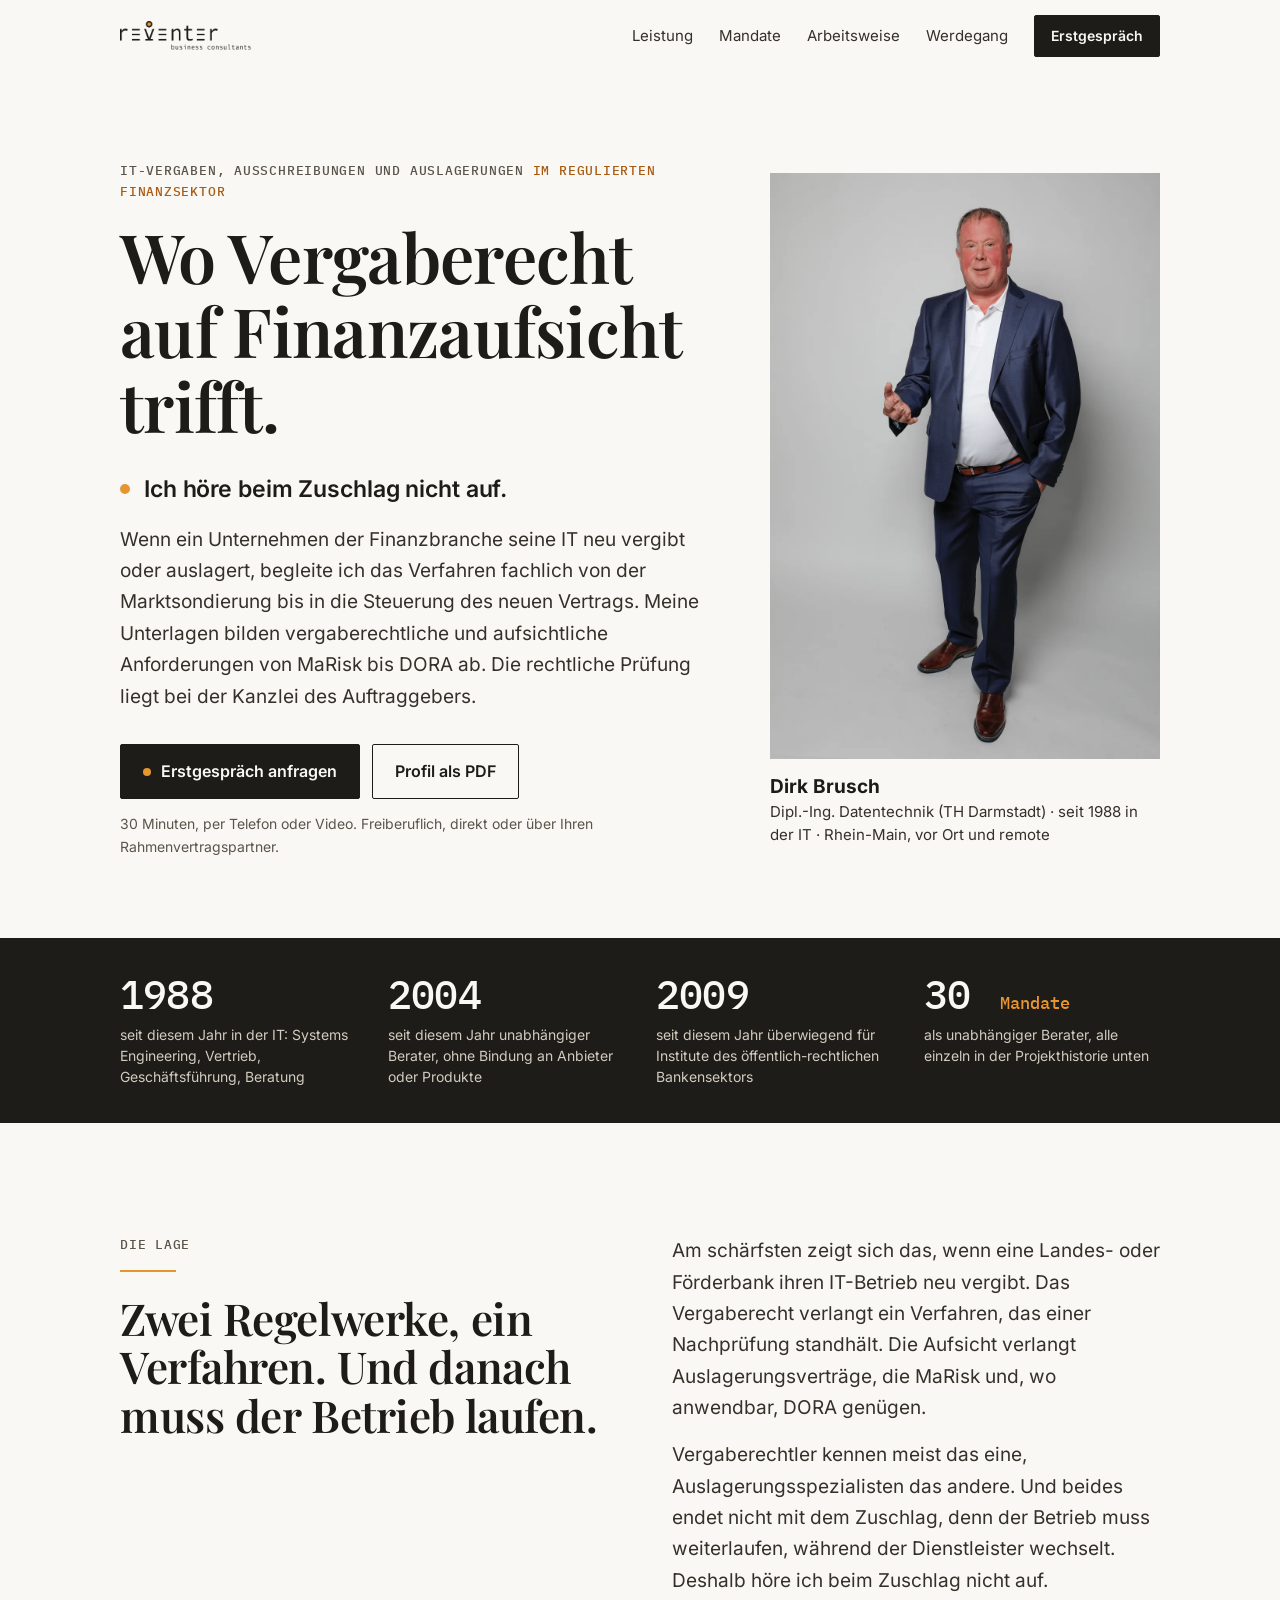
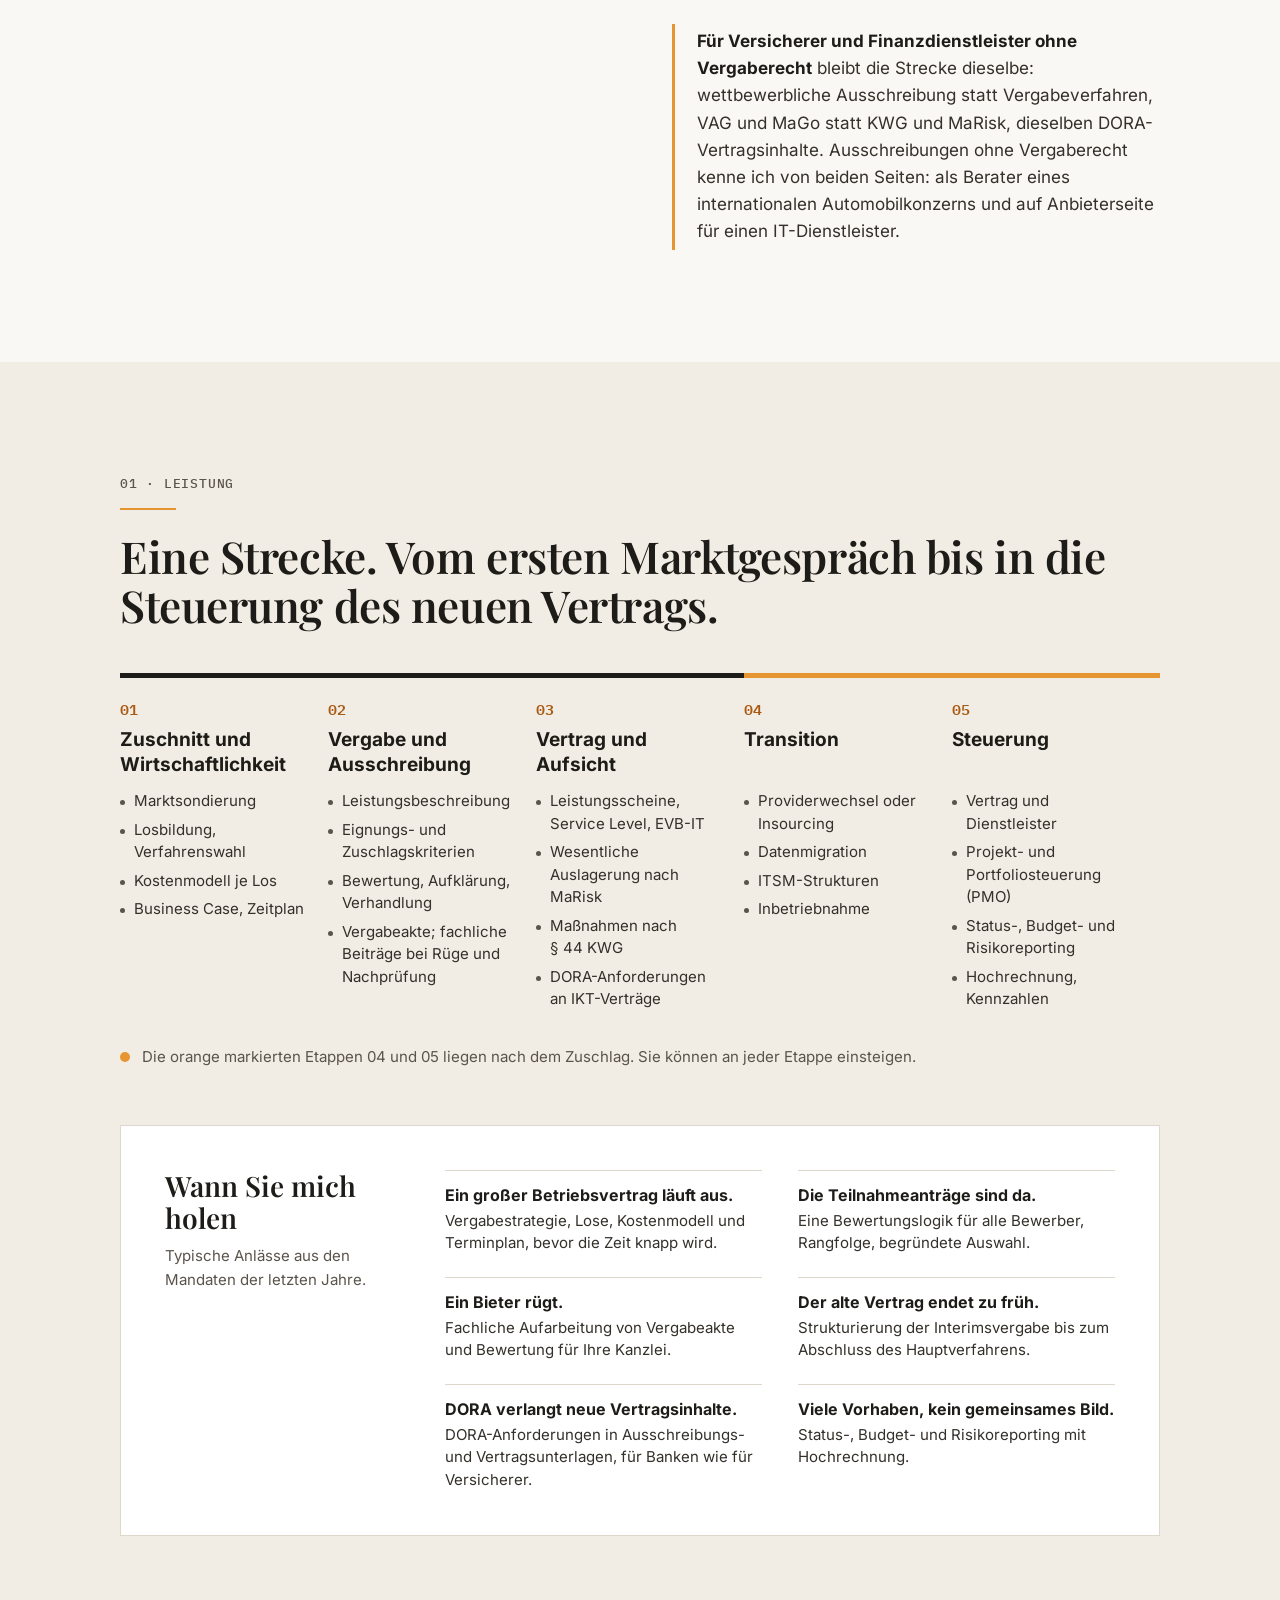
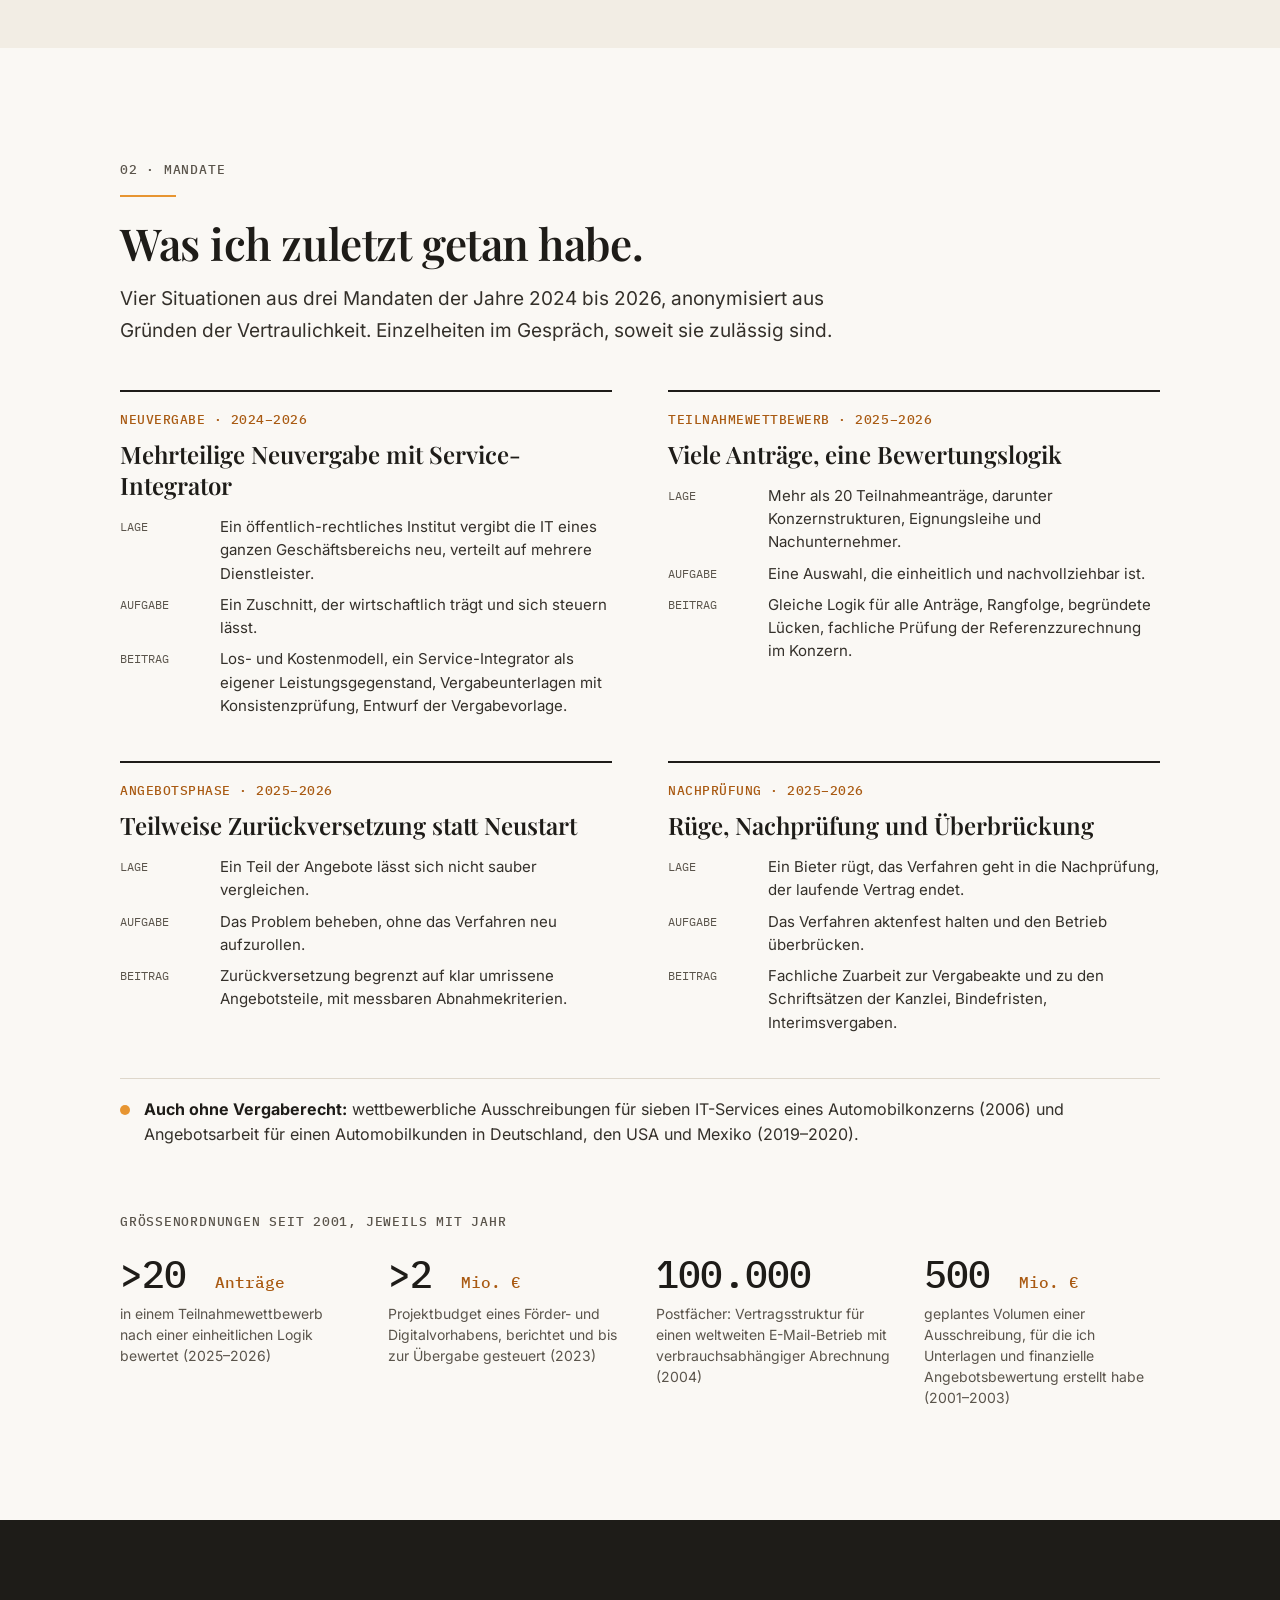
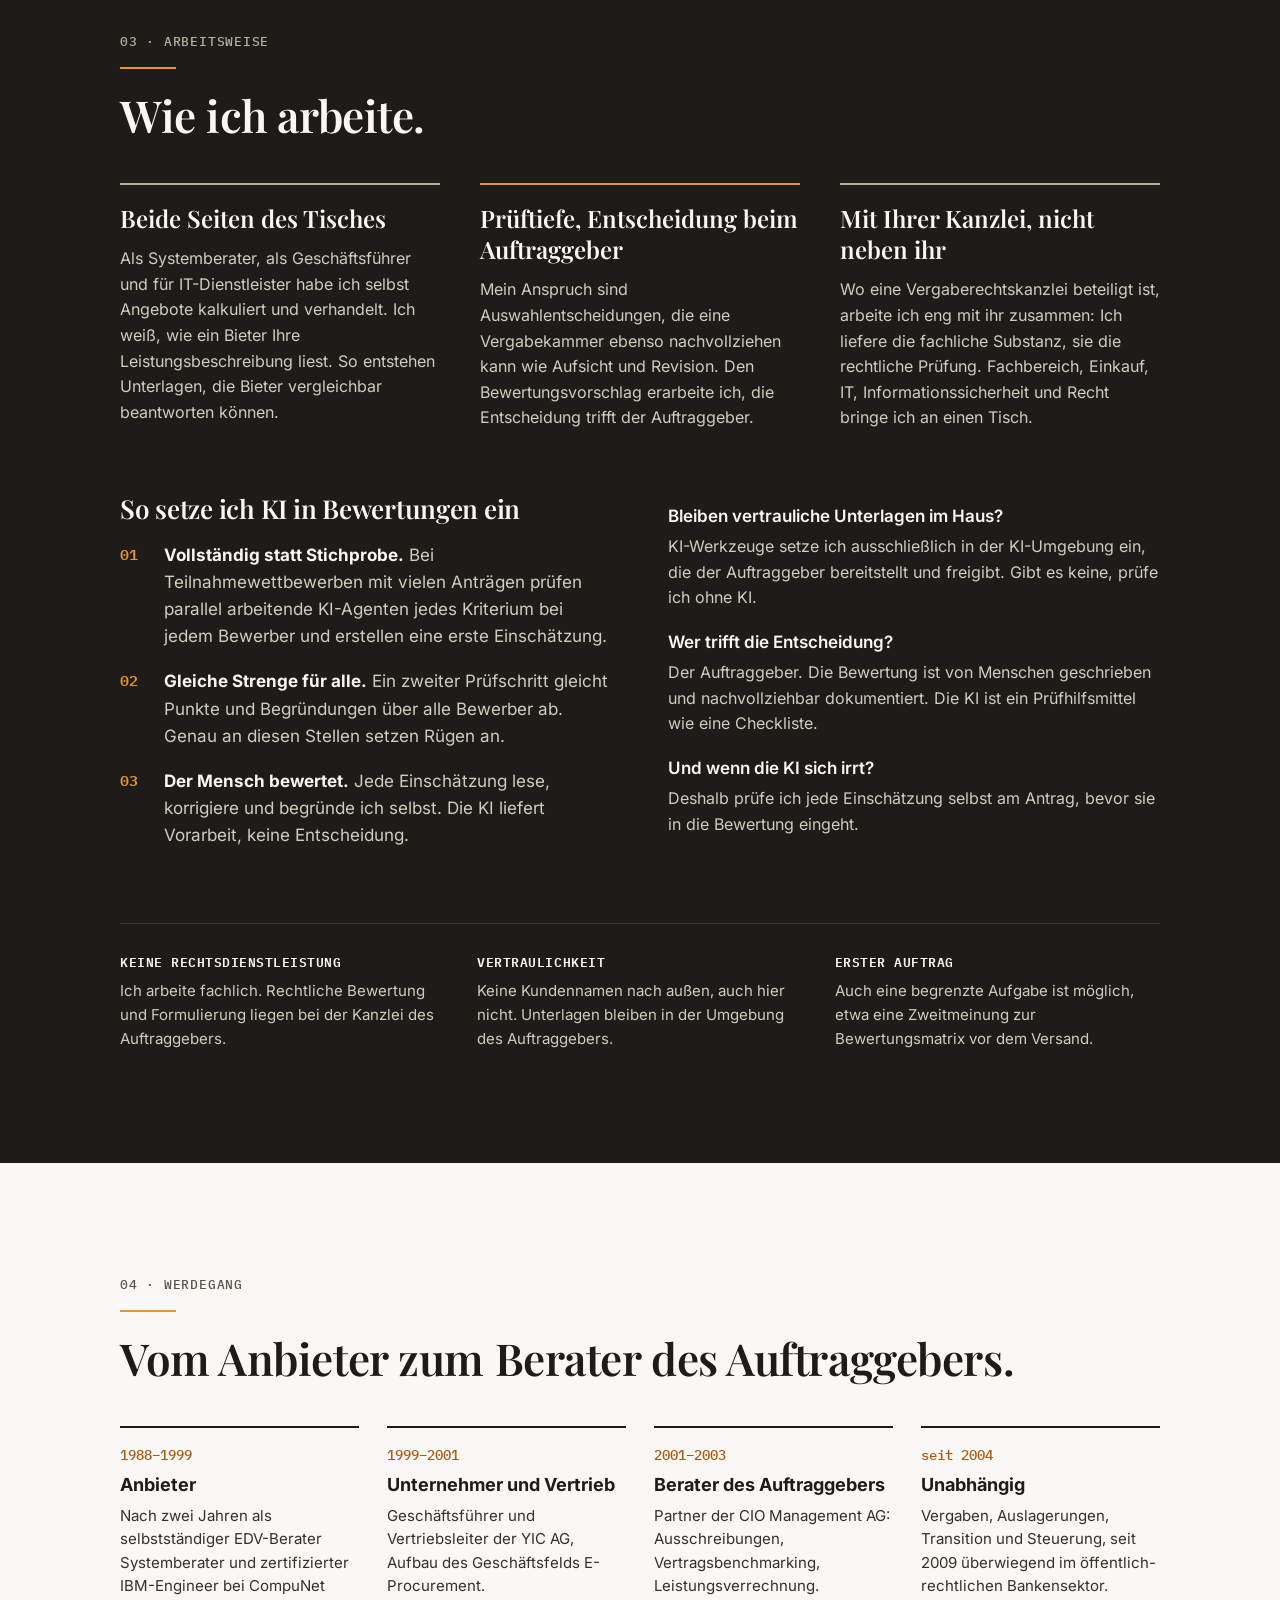
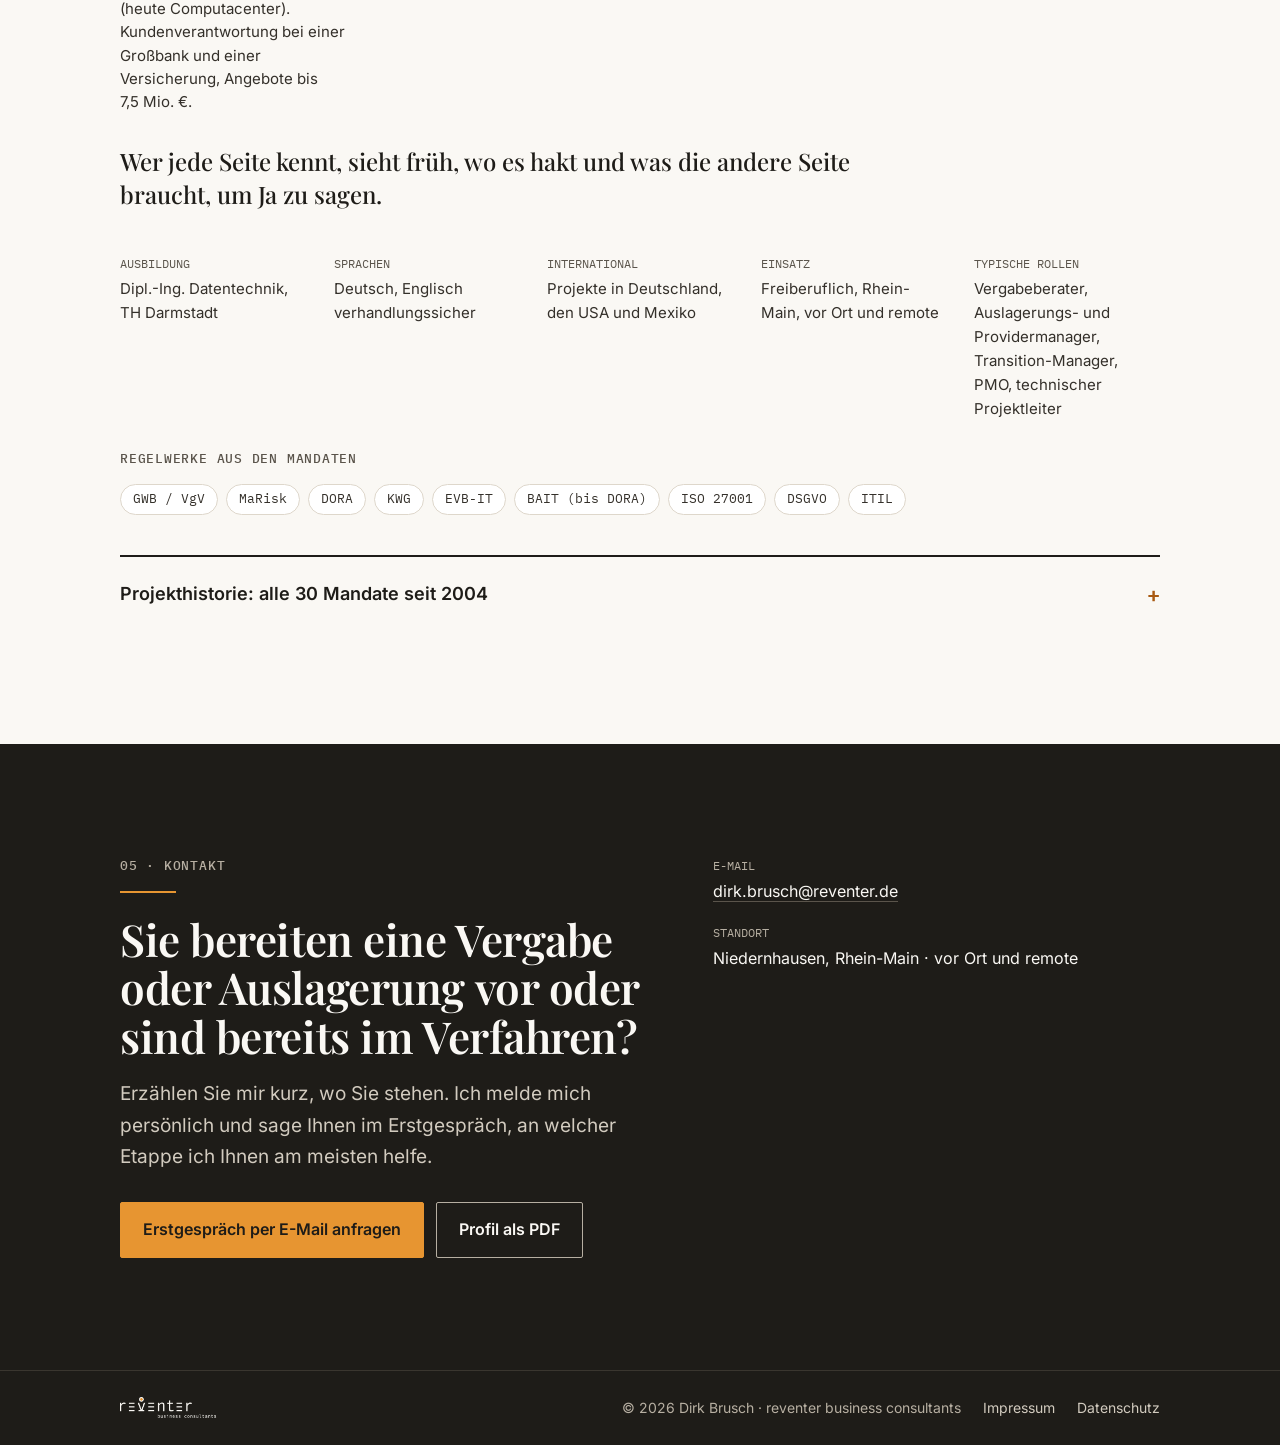
==== commit 72e320ce: "Neue Positionierung: IT-Vergaben und Auslagerungen im regulierten Finanzsektor Neue Startseite (Fina" ====
--- a/index.html
+++ b/index.html
@@ -3,27 +3,28 @@
 <head>
   <meta charset="UTF-8">
   <meta name="viewport" content="width=device-width, initial-scale=1.0">
-  <title>Dirk Brusch — Senior IT-Sourcing &amp; Compliance Berater | KI-Pionier</title>
-  <meta name="description" content="IT-Sourcing. Jetzt KI-gestützt. 37 Jahre Sourcing-Erfahrung × Compliance-Expertise × Künstliche Intelligenz. Senior IT-Sourcing Berater Dirk Brusch verbindet Agentic AI mit jahrzehntelanger Praxis im regulierten Umfeld.">
-  <meta name="keywords" content="IT-Sourcing, IT-Sourcing Berater, IT-Compliance, KI-gestütztes IT-Sourcing, Agentic AI, Sourcing-Strategie, IT-Vertragsmanagement, Transition Management, MaRisk, BAIT, DORA, Auslagerungsmanagement, IT-Beschaffung, KI-Pionier, Freelance IT-Berater">
+  <title>IT-Vergaben und Auslagerungen · Dirk Brusch</title>
+  <meta name="description" content="IT-Vergaben, Ausschreibungen und Auslagerungen nach MaRisk und DORA für Banken und Finanzdienstleister. Vom Markt bis in die Steuerung des neuen Vertrags.">
   <meta name="author" content="Dirk Brusch">
   <meta name="robots" content="index, follow">
   <link rel="canonical" href="https://reventer.de/">
-
-  <!-- Open Graph -->
-  <meta property="og:title" content="Dirk Brusch — Senior IT-Sourcing &amp; Compliance Berater | KI-Pionier">
-  <meta property="og:description" content="IT-Sourcing. Jetzt KI-gestützt. 37 Jahre Sourcing-Erfahrung × Compliance-Expertise × Künstliche Intelligenz. Was andere erst planen, setze ich bereits um.">
+  <meta property="og:title" content="Wo Vergaberecht auf Finanzaufsicht trifft · Dirk Brusch">
+  <meta property="og:description" content="IT-Vergaben und Auslagerungen im regulierten Finanzsektor. Ich höre beim Zuschlag nicht auf.">
   <meta property="og:type" content="website">
   <meta property="og:url" content="https://reventer.de/">
   <meta property="og:locale" content="de_DE">
   <meta property="og:site_name" content="reventer business consultants">
-
-  <!-- Twitter Card -->
+  <meta property="og:image" content="https://reventer.de/img/portrait-dbr.jpg">
+  <meta property="og:image:width" content="1000">
+  <meta property="og:image:height" content="1500">
+  <meta property="og:image:alt" content="Porträt Dirk Brusch">
+  <link rel="icon" href="img/favicon-32.png" sizes="32x32" type="image/png">
+  <link rel="apple-touch-icon" href="img/favicon-180.png">
   <meta name="twitter:card" content="summary">
-  <meta name="twitter:title" content="Dirk Brusch — Senior IT-Sourcing &amp; Compliance Berater | KI-Pionier">
-  <meta name="twitter:description" content="IT-Sourcing. Jetzt KI-gestützt. 37 Jahre Erfahrung × Compliance × KI.">
-
-  <!-- Structured Data: Person + ProfessionalService (SEO + KI-Suche) -->
+  <link rel="preload" href="fonts/playfairdisplay-normal-latin.woff2" as="font" type="font/woff2" crossorigin>
+  <link rel="preload" href="fonts/inter-latin.woff2" as="font" type="font/woff2" crossorigin>
+  <link rel="preload" href="img/portrait-dbr.webp" as="image" fetchpriority="high">
+  <link rel="stylesheet" href="reventer.css">
   <script type="application/ld+json">
   {
     "@context": "https://schema.org",
@@ -32,656 +33,316 @@
         "@type": "Person",
         "@id": "https://reventer.de/#person",
         "name": "Dirk Brusch",
-        "jobTitle": "Senior IT-Sourcing & Compliance Berater, KI-Pionier",
-        "description": "Freiberuflicher IT-Sourcing-Experte mit über 37 Jahren Erfahrung. Verbindet Sourcing-Strategie, IT-Compliance (MaRisk, BAIT, DORA) und Künstliche Intelligenz (Agentic AI) zu einem einzigartigen Beratungsansatz im regulierten Umfeld.",
-        "url": "https://reventer.de",
-        "image": "https://reventer.de/DBR.jpg",
-        "email": "dirk.brusch@reventer.de",
-        "knowsAbout": [
-          "IT-Sourcing", "IT-Sourcing-Strategie", "IT-Compliance",
-          "MaRisk", "BAIT", "DORA", "KWG 25b", "Auslagerungsmanagement",
-          "Künstliche Intelligenz", "Agentic AI", "Generative AI",
-          "IT-Vertragsmanagement", "EVB-IT", "Transition Management",
-          "Provider Management", "Verhandlungsführung", "Harvard-Konzept",
-          "Öffentliche Vergaben", "VgV", "UVgO"
-        ],
-        "knowsLanguage": ["de", "en"],
-        "alumniOf": {
-          "@type": "CollegeOrUniversity",
-          "name": "TH Darmstadt"
-        },
-        "hasCredential": [
-          {
-            "@type": "EducationalOccupationalCredential",
-            "credentialCategory": "degree",
-            "name": "Dipl.-Ing. Datentechnik"
-          },
-          {
-            "@type": "EducationalOccupationalCredential",
-            "credentialCategory": "certificate",
-            "name": "Zertifizierter IBM Engineer"
-          }
-        ],
-        "worksFor": { "@id": "https://reventer.de/#organization" },
-        "sameAs": [
-          "https://www.linkedin.com/in/dirkbrusch",
-          "https://mindshift-ki.de/",
-          "https://www.youtube.com/@mindshift-ki",
-          "https://expertenportal.com/dirk-brusch"
-        ]
+        "jobTitle": "Berater für IT-Vergaben und Auslagerungen im regulierten Finanzsektor",
+        "description": "Unabhängiger Berater seit 2004, seit 2009 überwiegend für Institute des öffentlich-rechtlichen Bankensektors: öffentliche IT-Vergaben, Ausschreibungen, Auslagerungen nach MaRisk und DORA, Transition und Steuerung.",
+        "alumniOf": {"@type": "CollegeOrUniversity", "name": "Technische Hochschule Darmstadt"},
+        "knowsAbout": ["Öffentliche Vergabe", "GWB", "VgV", "IT-Ausschreibung", "Auslagerungsmanagement", "MaRisk", "DORA", "Transition Management", "Projektportfoliomanagement", "IT-Controlling"],
+        "worksFor": {"@id": "https://reventer.de/#org"},
+        "url": "https://reventer.de/",
+        "image": "https://reventer.de/img/portrait-dbr.jpg"
       },
       {
-        "@type": "Organization",
-        "@id": "https://reventer.de/#organization",
+        "@type": "ProfessionalService",
+        "@id": "https://reventer.de/#org",
         "name": "reventer business consultants",
-        "url": "https://reventer.de",
-        "founder": { "@id": "https://reventer.de/#person" },
-        "foundingDate": "2004",
-        "address": {
-          "@type": "PostalAddress",
-          "streetAddress": "Am Schäfersberg 16",
-          "addressLocality": "Niedernhausen",
-          "postalCode": "65527",
-          "addressRegion": "Hessen",
-          "addressCountry": "DE"
-        },
-        "areaServed": [
-          { "@type": "Country", "name": "Deutschland" },
-          { "@type": "Country", "name": "International" }
-        ]
-      },
-      {
-        "@type": "Service",
-        "@id": "https://reventer.de/#service-sourcing",
-        "name": "IT-Sourcing Beratung",
-        "description": "Strategisches IT-Sourcing von der Make-or-Buy-Analyse über Ausschreibung und Vertragsmanagement bis zum Provider Management. KI-gestützt für maximale Effizienz.",
-        "provider": { "@id": "https://reventer.de/#person" },
-        "serviceType": "IT-Sourcing Beratung",
-        "areaServed": { "@type": "Country", "name": "Deutschland" }
-      },
-      {
-        "@type": "Service",
-        "@id": "https://reventer.de/#service-compliance",
-        "name": "IT-Compliance Beratung",
-        "description": "IT-Compliance im regulierten Bankenumfeld: Auslagerungsmanagement nach MaRisk, BAIT, DORA und KWG 25b. Vorbereitung regulatorischer Prüfungen.",
-        "provider": { "@id": "https://reventer.de/#person" },
-        "serviceType": "IT-Compliance Beratung"
-      },
-      {
-        "@type": "Service",
-        "@id": "https://reventer.de/#service-ki",
-        "name": "KI-gestützte Beratung",
-        "description": "Einsatz von Agentic AI für Dokumentenanalyse, Prozessautomatisierung und Qualitätssicherung im IT-Sourcing. Pionier im Bereich KI-gestützter Beratungsleistungen seit 2024.",
-        "provider": { "@id": "https://reventer.de/#person" },
-        "serviceType": "KI-gestützte Prozessberatung"
-      },
-      {
-        "@type": "WebSite",
-        "@id": "https://reventer.de/#website",
-        "url": "https://reventer.de",
-        "name": "Dirk Brusch — Senior IT-Sourcing & Compliance Berater | KI-Pionier",
-        "publisher": { "@id": "https://reventer.de/#organization" },
-        "inLanguage": "de"
-      },
-      {
-        "@type": "WebPage",
-        "@id": "https://reventer.de/#webpage",
-        "url": "https://reventer.de",
-        "name": "Dirk Brusch — Senior IT-Sourcing & Compliance Berater | KI-Pionier",
-        "isPartOf": { "@id": "https://reventer.de/#website" },
-        "about": { "@id": "https://reventer.de/#person" },
-        "dateModified": "2026-03-29",
-        "inLanguage": "de"
+        "url": "https://reventer.de/",
+        "logo": "https://reventer.de/img/reventer-logo-ink.png",
+        "founder": {"@id": "https://reventer.de/#person"},
+        "areaServed": "DE",
+        "address": {"@type": "PostalAddress", "addressLocality": "Niedernhausen", "addressRegion": "Hessen", "addressCountry": "DE"},
+        "email": "dirk.brusch@reventer.de"
       }
     ]
   }
   </script>
-
-  <link rel="stylesheet" href="fonts.css">
-  <link rel="stylesheet" href="style.css">
-  <link rel="preload" as="image" type="image/webp" href="DBR-hero.webp" media="(min-width: 769px)">
-  <link rel="preload" as="image" type="image/webp" href="DBR-hero-sm.webp" media="(max-width: 768px)">
 </head>
 <body>
-
-  <!-- GRAIN OVERLAY -->
-  <div class="grain" aria-hidden="true"></div>
-
-  <!-- NAVIGATION -->
-  <nav id="navbar" aria-label="Hauptnavigation">
-    <div class="nav-inner">
-      <a href="#hero" class="nav-logo" aria-label="Zur Startseite">
-        <img src="reventer-logo.png" alt="reventer" class="nav-logo-img">
-        <span class="nav-logo-line"></span>
-        <span class="nav-logo-text">Dirk Brusch</span>
-      </a>
-      <button class="nav-toggle" aria-label="Menü öffnen" aria-expanded="false">
-        <span class="nav-toggle-bar"></span>
-        <span class="nav-toggle-bar"></span>
-      </button>
-      <div class="nav-links" role="menubar">
-        <a href="#profil" role="menuitem">Profil</a>
-        <a href="#ki" role="menuitem">KI-Vorteil</a>
-        <a href="#expertise" role="menuitem">Expertise</a>
-        <a href="#staerken" role="menuitem">Stärken</a>
-        <a href="#werdegang" role="menuitem">Werdegang</a>
-        <a href="#kontakt" class="nav-cta" role="menuitem">Kontakt</a>
-      </div>
-    </div>
-  </nav>
-
-  <main>
-
-  <!-- HERO -->
-  <section id="hero" class="hero">
-    <div class="hero-bg-lines" aria-hidden="true">
-      <span></span><span></span><span></span><span></span><span></span>
-    </div>
-    <div class="container hero-layout">
-      <div class="hero-content">
-        <div class="hero-label reveal" data-delay="80">
-          <span class="hero-label-line"></span>
-          Senior IT-Sourcing &amp; Compliance Berater &middot; KI-Pionier
-        </div>
-        <h1 class="hero-title">
-          <span class="reveal" data-delay="160">IT-Sourcing.</span>
-          <span class="reveal" data-delay="220">Jetzt</span>
-          <span class="reveal" data-delay="300"><em>KI-gestützt.</em></span>
-        </h1>
-        <p class="hero-sub reveal" data-delay="350">37&nbsp;Jahre Sourcing-Erfahrung &times; Compliance-Expertise &times; Künstliche Intelligenz. Was andere erst planen, setze ich bereits um.</p>
-        <div class="hero-actions reveal" data-delay="450">
-          <a href="#kontakt" class="btn btn-gold">
-            <span>Jetzt Gespräch vereinbaren</span>
-            <svg width="18" height="18" viewBox="0 0 24 24" fill="none" stroke="currentColor" stroke-width="2.5" stroke-linecap="round" stroke-linejoin="round"><path d="M7 17L17 7"/><path d="M7 7h10v10"/></svg>
-          </a>
-          <a href="#profil" class="btn btn-ghost">Profil entdecken</a>
-        </div>
-        <div class="hero-trust reveal" data-delay="550">
-          <span>&#10003; 37+ Jahre Erfahrung</span>
-          <span>&#10003; 500 Mio. EUR Vergabevolumen</span>
-          <span>&#10003; 30+ Projekte</span>
-          <span>&#10003; KI-gestützt seit 2024</span>
-        </div>
-      </div>
-      <div class="hero-portrait reveal" data-delay="200">
-        <div class="hero-portrait-frame">
-          <picture>
-            <source srcset="DBR-hero-sm.webp" media="(max-width: 768px)" type="image/webp">
-            <source srcset="DBR-hero-sm.jpg" media="(max-width: 768px)" type="image/jpeg">
-            <source srcset="DBR-hero.webp" type="image/webp">
-            <img src="DBR-hero.jpg" alt="Dirk Brusch — Senior IT-Sourcing Berater" width="760" height="960" loading="eager">
-          </picture>
-          <div class="hero-portrait-border" aria-hidden="true"></div>
-        </div>
-        <div class="hero-portrait-tag" aria-hidden="true">
-          <span>Seit 2004</span> unabhängig &amp; ergebnisorientiert
-        </div>
-      </div>
-    </div>
-    <div class="hero-scroll" aria-hidden="true">
-      <span class="hero-scroll-text">Scroll</span>
-      <span class="hero-scroll-line"></span>
-    </div>
-  </section>
-
-  <!-- STATS RIBBON -->
-  <section id="profil" class="stats">
-    <div class="container">
-      <div class="stats-grid">
-        <div class="stat reveal" data-delay="0">
-          <span class="stat-num" data-count="37">0</span><span class="stat-suffix">+</span>
-          <span class="stat-label">Jahre Erfahrung</span>
-        </div>
-        <div class="stat reveal" data-delay="80">
-          <span class="stat-num" data-count="500">0</span><span class="stat-suffix">&thinsp;Mio.&thinsp;EUR</span>
-          <span class="stat-label">Vergabevolumen</span>
-        </div>
-        <div class="stat reveal" data-delay="160">
-          <span class="stat-num" data-count="30">0</span><span class="stat-suffix">+</span>
-          <span class="stat-label">Beratungsprojekte</span>
-        </div>
-        <div class="stat reveal" data-delay="240">
-          <span class="stat-num" data-count="100">0</span><span class="stat-suffix">%</span>
-          <span class="stat-label">Unabhängigkeit</span>
-        </div>
-        <div class="stat reveal" data-delay="320">
-          <span class="stat-num" data-count="2">0</span><span class="stat-suffix">+&thinsp;Jahre</span>
-          <span class="stat-label">KI-Expertise</span>
-        </div>
-      </div>
-    </div>
-  </section>
-
-  <!-- ABOUT -->
-  <section id="ueber" class="about">
-    <div class="container">
-      <div class="about-grid">
-        <div class="about-col about-col--left">
-          <span class="section-tag reveal">Über mich</span>
-          <h2 class="section-heading reveal" data-delay="60">Wer ich bin</h2>
-          <p class="about-text reveal" data-delay="120">Als Diplom-Ingenieur und Senior IT-Berater blicke ich auf über 37&nbsp;Jahre Erfahrung in der IT-Dienstleistungsbranche zurück — seit 2004 als freiberuflicher Experte. Mein Fokus liegt dort, wo Technik, Betriebswirtschaft und Recht aufeinandertreffen.</p>
-          <p class="about-text reveal" data-delay="160">Ich bin kein Theoretiker. Ich bin der Mensch, der Ihre Vergabe sicher zum Abschluss bringt. Der Ihre Verträge so gestaltet, dass sie in der Praxis Bestand haben. Und der dafür sorgt, dass nach der Unterschrift der Übergang reibungslos gelingt.</p>
-          <p class="about-text reveal" data-delay="200">Seit über zwei Jahren setze ich Künstliche Intelligenz konsequent in meiner täglichen Arbeit ein — nicht als Spielerei, sondern als strategischen Hebel. Vom Agentic-AI-gestützten Dokumentenmanagement bis zur KI-basierten Analyse komplexer Vergabeunterlagen: Was andere erst lernen, gehört bei mir bereits zum Tagesgeschäft.</p>
-        </div>
-        <div class="about-col about-col--right">
-          <div class="about-quote reveal" data-delay="200">
-            <svg class="about-quote-mark" width="48" height="36" viewBox="0 0 48 36" fill="none"><path d="M0 36V20.4C0 14.16 1.44 9.12 4.32 5.28 7.2 1.44 11.52 0 17.28 0v8.4C14.4 8.4 12.24 9.36 10.8 11.28 9.36 13.2 8.64 15.6 8.64 18.48H17.28V36H0zm26.88 0V20.4c0-6.24 1.44-11.28 4.32-15.12C34.08 1.44 38.4 0 44.16 0v8.4c-2.88 0-5.04.96-6.48 2.88-1.44 1.92-2.16 4.32-2.16 7.2h8.64V36H26.88z" fill="currentColor"/></svg>
-            <blockquote>37 Jahre Erfahrung kann man nicht ersetzen. Aber mit KI kann man sie potenzieren.</blockquote>
-            <p class="about-quote-src">Mein Ansatz — Erfahrung &times; KI</p>
-          </div>
-          <div class="about-badge reveal" data-delay="280">
-            <div class="about-badge-icon">
-              <svg width="24" height="24" viewBox="0 0 24 24" fill="none" stroke="currentColor" stroke-width="1.5"><path d="M12 2L2 7l10 5 10-5-10-5z"/><path d="M2 17l10 5 10-5"/><path d="M2 12l10 5 10-5"/></svg>
-            </div>
-            <div>
-              <strong>Dipl.-Ing. Datentechnik</strong>
-              <span>TH Darmstadt</span>
-            </div>
-          </div>
-        </div>
-      </div>
-
-      <!-- HUMAN FACTOR -->
-      <div class="human-factor reveal" data-delay="100">
-        <div class="human-factor-header">
-          <span class="section-tag section-tag--light">Mein besonderes Talent</span>
-          <h3 class="human-factor-title">Der Faktor Mensch</h3>
-          <p class="human-factor-lead">Fachwissen und Prozesssicherheit sind bei öffentlichen Vergaben die Pflicht. Die Kür ist der Umgang mit den beteiligten Menschen.</p>
-        </div>
-        <div class="human-factor-cards">
-          <div class="hf-card reveal" data-delay="0">
-            <div class="hf-card-icon">
-              <svg width="28" height="28" viewBox="0 0 24 24" fill="none" stroke="currentColor" stroke-width="1.5" stroke-linecap="round" stroke-linejoin="round"><path d="M20.84 4.61a5.5 5.5 0 00-7.78 0L12 5.67l-1.06-1.06a5.5 5.5 0 00-7.78 7.78L12 21.23l8.84-8.84a5.5 5.5 0 000-7.78z"/></svg>
-            </div>
-            <h4>Diplomatie statt Konfrontation</h4>
-            <p>Ich agiere als Übersetzer zwischen Fachbereich, Einkauf und Juristen. Konflikte erkenne ich früh und löse sie, bevor sie das Projekt gefährden.</p>
-          </div>
-          <div class="hf-card reveal" data-delay="100">
-            <div class="hf-card-icon">
-              <svg width="28" height="28" viewBox="0 0 24 24" fill="none" stroke="currentColor" stroke-width="1.5" stroke-linecap="round" stroke-linejoin="round"><path d="M17 21v-2a4 4 0 00-4-4H5a4 4 0 00-4 4v2"/><circle cx="9" cy="7" r="4"/><path d="M23 21v-2a4 4 0 00-3-3.87"/><path d="M16 3.13a4 4 0 010 7.75"/></svg>
-            </div>
-            <h4>Beziehungsmanagement</h4>
-            <p>Vertrauensvolle Beziehungen zu Stakeholdern sind in schwierigen Verhandlungsphasen oft das Zünglein an der Waage.</p>
-          </div>
-          <div class="hf-card reveal" data-delay="200">
-            <div class="hf-card-icon">
-              <svg width="28" height="28" viewBox="0 0 24 24" fill="none" stroke="currentColor" stroke-width="1.5" stroke-linecap="round" stroke-linejoin="round"><circle cx="12" cy="12" r="10"/><path d="M8 14s1.5 2 4 2 4-2 4-2"/><line x1="9" y1="9" x2="9.01" y2="9"/><line x1="15" y1="9" x2="15.01" y2="9"/></svg>
-            </div>
-            <h4>Deeskalation unter Druck</h4>
-            <p>Auch unter hohem Druck bewahre ich Ruhe und führe Teams zurück zu einer lösungsorientierten Zusammenarbeit.</p>
-          </div>
-        </div>
-      </div>
-    </div>
-  </section>
-
-  <!-- KI-VORTEIL -->
-  <section id="ki" class="ki-section">
-    <div class="container">
-      <div class="ki-hero-block reveal">
-        <div class="ki-hero-content">
-          <span class="section-tag section-tag--light">Der entscheidende Vorsprung</span>
-          <h2 class="section-heading section-heading--light">Warum KI kein Trend ist —<br>sondern Ihr Wettbewerbsvorteil.</h2>
-          <p class="ki-hero-lead">Stellen Sie sich vor: Ein Berater, der 37 Jahre Erfahrung mitbringt — und gleichzeitig die Analysefähigkeit einer KI, die in Minuten erfasst, wofür Teams Wochen brauchen. Das ist keine Zukunftsvision. Das ist meine Realität. Heute.</p>
-        </div>
-        <div class="ki-hero-visual" aria-hidden="true">
-          <div class="ki-orb">
-            <div class="ki-orb-ring ki-orb-ring--1"></div>
-            <div class="ki-orb-ring ki-orb-ring--2"></div>
-            <div class="ki-orb-ring ki-orb-ring--3"></div>
-            <div class="ki-orb-core">KI</div>
-          </div>
-        </div>
-      </div>
-
-      <div class="ki-cards">
-        <div class="ki-card reveal" data-delay="0">
-          <div class="ki-card-icon">
-            <svg width="28" height="28" viewBox="0 0 24 24" fill="none" stroke="currentColor" stroke-width="1.5" stroke-linecap="round" stroke-linejoin="round"><path d="M13 2L3 14h9l-1 8 10-12h-9l1-8z"/></svg>
-          </div>
-          <h3>Agentic AI im Einsatz</h3>
-          <p>Ich nutze die neueste Generation der KI — autonome Agenten, die komplexe Aufgaben selbständig bearbeiten. Von der Dokumentenanalyse bis zur Qualitätssicherung: Meine KI-Agenten arbeiten rund um die Uhr.</p>
-        </div>
-        <div class="ki-card reveal" data-delay="100">
-          <div class="ki-card-icon">
-            <svg width="28" height="28" viewBox="0 0 24 24" fill="none" stroke="currentColor" stroke-width="1.5" stroke-linecap="round" stroke-linejoin="round"><circle cx="12" cy="12" r="3"/><path d="M12 1v2M12 21v2M4.22 4.22l1.42 1.42M18.36 18.36l1.42 1.42M1 12h2M21 12h2M4.22 19.78l1.42-1.42M18.36 5.64l1.42-1.42"/></svg>
-          </div>
-          <h3>Erfahrung &times; Technologie</h3>
-          <p>KI allein ist blind. Erfahrung allein ist langsam. Die Kombination aus beidem ist unschlagbar. Meine drei Jahrzehnte Praxiswissen geben der KI den Kontext, den sie braucht — und die KI gibt mir die Geschwindigkeit, die den Unterschied macht.</p>
-        </div>
-        <div class="ki-card reveal" data-delay="200">
-          <div class="ki-card-icon">
-            <svg width="28" height="28" viewBox="0 0 24 24" fill="none" stroke="currentColor" stroke-width="1.5" stroke-linecap="round" stroke-linejoin="round"><path d="M17 21v-2a4 4 0 00-4-4H5a4 4 0 00-4 4v2"/><circle cx="9" cy="7" r="4"/><path d="M23 21v-2a4 4 0 00-3-3.87"/><path d="M16 3.13a4 4 0 010 7.75"/></svg>
-          </div>
-          <h3>Vernetzt in der KI-Community</h3>
-          <p>Seit über zwei Jahren bin ich aktiver Teil der führenden deutschen KI-Communities. Dieses Netzwerk gibt mir Zugang zu den neuesten Entwicklungen — bevor sie im Mainstream ankommen. Was heute Cutting Edge ist, setze ich morgen für Sie ein.</p>
-        </div>
-      </div>
-
-      <div class="ki-statement reveal" data-delay="100">
-        <p class="ki-statement-text">Die meisten Berater verkaufen Ihnen Erfahrung <em>oder</em> Innovation. Ich bringe beides. Gleichzeitig. Und genau das macht den Unterschied zwischen einem guten Ergebnis und einem außergewöhnlichen.</p>
-      </div>
-    </div>
-  </section>
-
-  <!-- EXPERTISE -->
-  <section id="expertise" class="expertise">
-    <div class="container">
-      <div class="section-intro reveal">
-        <span class="section-tag">Leistungsspektrum</span>
-        <h2 class="section-heading">Was ich für Sie löse</h2>
-        <p class="section-desc">Mein Spezialgebiet ist die strukturierte Durchführung von IT-Ausschreibungen — von der Strategie bis zum Zuschlag, verstärkt durch den systematischen Einsatz modernster KI-Technologie.</p>
-      </div>
-      <div class="expertise-grid">
-        <article class="exp-card reveal" data-delay="0">
-          <div class="exp-card-num">01</div>
-          <div class="exp-card-icon">
-            <svg width="32" height="32" viewBox="0 0 24 24" fill="none" stroke="currentColor" stroke-width="1.5" stroke-linecap="round" stroke-linejoin="round"><path d="M14 2H6a2 2 0 00-2 2v16a2 2 0 002 2h12a2 2 0 002-2V8z"/><polyline points="14 2 14 8 20 8"/><line x1="16" y1="13" x2="8" y2="13"/><line x1="16" y1="17" x2="8" y2="17"/><polyline points="10 9 9 9 8 9"/></svg>
-          </div>
-          <h3>Öffentliche Vergaben</h3>
-          <p>Von der Eignungsmatrix bis zum Zuschlag. EU-weite Vergaben nach VgV/UVgO. Leitung komplexer Verhandlungsverfahren mit Teilnahmewettbewerb.</p>
-        </article>
-        <article class="exp-card reveal" data-delay="80">
-          <div class="exp-card-num">02</div>
-          <div class="exp-card-icon">
-            <svg width="32" height="32" viewBox="0 0 24 24" fill="none" stroke="currentColor" stroke-width="1.5" stroke-linecap="round" stroke-linejoin="round"><path d="M12 22s8-4 8-10V5l-8-3-8 3v7c0 6 8 10 8 10z"/></svg>
-          </div>
-          <h3>Vertragsmanagement</h3>
-          <p>Gestaltung und Verhandlung von IT-Serviceverträgen und EVB-IT. Verträge, die nicht nur regulatorisch sicher sind, sondern in der Praxis Bestand haben.</p>
-        </article>
-        <article class="exp-card reveal" data-delay="160">
-          <div class="exp-card-num">03</div>
-          <div class="exp-card-icon">
-            <svg width="32" height="32" viewBox="0 0 24 24" fill="none" stroke="currentColor" stroke-width="1.5" stroke-linecap="round" stroke-linejoin="round"><polyline points="16 3 21 3 21 8"/><line x1="4" y1="20" x2="21" y2="3"/><polyline points="21 16 21 21 16 21"/><line x1="15" y1="15" x2="21" y2="21"/><line x1="4" y1="4" x2="9" y2="9"/></svg>
-          </div>
-          <h3>Transition Management</h3>
-          <p>Sicherstellung, dass nach der Unterschrift der Providerwechsel oder das Insourcing reibungslos gelingt. Von der Planung bis zum Go-Live.</p>
-        </article>
-        <article class="exp-card reveal" data-delay="0">
-          <div class="exp-card-num">04</div>
-          <div class="exp-card-icon">
-            <svg width="32" height="32" viewBox="0 0 24 24" fill="none" stroke="currentColor" stroke-width="1.5" stroke-linecap="round" stroke-linejoin="round"><rect x="3" y="11" width="18" height="11" rx="2" ry="2"/><path d="M7 11V7a5 5 0 0110 0v4"/></svg>
-          </div>
-          <h3>Regulatorik &amp; Compliance</h3>
-          <p>Wesentliche Auslagerungen im streng regulierten Bankenumfeld: MaRisk, BAIT, KWG. Compliant und wirtschaftlich zugleich.</p>
-        </article>
-        <article class="exp-card reveal" data-delay="80">
-          <div class="exp-card-num">05</div>
-          <div class="exp-card-icon">
-            <svg width="32" height="32" viewBox="0 0 24 24" fill="none" stroke="currentColor" stroke-width="1.5" stroke-linecap="round" stroke-linejoin="round"><circle cx="12" cy="12" r="10"/><line x1="2" y1="12" x2="22" y2="12"/><path d="M12 2a15.3 15.3 0 014 10 15.3 15.3 0 01-4 10 15.3 15.3 0 01-4-10 15.3 15.3 0 014-10z"/></svg>
-          </div>
-          <h3>IT-Sourcing Strategie</h3>
-          <p>Eigenes Phasenmodell für strategisches IT-Sourcing. Von der Marktsondierung über Business-Case-Entwicklung bis zur optimalen Leistungsverteilung.</p>
-        </article>
-        <article class="exp-card reveal" data-delay="160">
-          <div class="exp-card-num">06</div>
-          <div class="exp-card-icon">
-            <svg width="32" height="32" viewBox="0 0 24 24" fill="none" stroke="currentColor" stroke-width="1.5" stroke-linecap="round" stroke-linejoin="round"><polygon points="12 2 15.09 8.26 22 9.27 17 14.14 18.18 21.02 12 17.77 5.82 21.02 7 14.14 2 9.27 8.91 8.26 12 2"/></svg>
-          </div>
-          <h3>Verhandlungsführung</h3>
-          <p>Leitung von Verhandlungsdelegationen. Harvard-Konzept und Karrass-Methodik. Ergebnisorientiert, fair und mit Fingerspitzengefühl.</p>
-        </article>
-        <article class="exp-card exp-card--ki reveal" data-delay="0">
-          <div class="exp-card-num">07</div>
-          <div class="exp-card-icon">
-            <svg width="32" height="32" viewBox="0 0 24 24" fill="none" stroke="currentColor" stroke-width="1.5" stroke-linecap="round" stroke-linejoin="round"><path d="M12 2a4 4 0 014 4v2a4 4 0 01-8 0V6a4 4 0 014-4z"/><path d="M16 12h2a2 2 0 012 2v1a2 2 0 01-2 2h-1"/><path d="M8 12H6a2 2 0 00-2 2v1a2 2 0 002 2h1"/><path d="M12 16v6"/><path d="M8 22h8"/></svg>
-          </div>
-          <h3>KI-gestützte Beratung</h3>
-          <p>Einsatz von Agentic AI für Dokumentenanalyse, Vergabeunterlagen-Prüfung und Prozessautomatisierung. Modernste KI-Technologie als Qualitäts- und Effizienz-Multiplikator.</p>
-        </article>
-      </div>
-    </div>
-  </section>
-
-  <!-- METHODS -->
-  <section class="methods">
-    <div class="container">
-      <div class="section-intro reveal">
-        <span class="section-tag">Arbeitsweise</span>
-        <h2 class="section-heading">Meine Methoden. Ihr Ergebnis.</h2>
-      </div>
-      <div class="methods-strip">
-        <div class="method reveal" data-delay="0">
-          <span class="method-label">Komplexitätsreduktion</span>
-          <h3>KISS-Prinzip</h3>
-          <p>Komplexe Zusammenhänge einfach darstellen. In Vergabeverfahren mit dutzenden Stakeholdern ist das kein Nice-to-have, sondern überlebenswichtig.</p>
-        </div>
-        <div class="method reveal" data-delay="80">
-          <span class="method-label">Zielorientiert &amp; messbar</span>
-          <h3>SMART-Kommunikation</h3>
-          <p>Jedes Ziel, jede Anforderung, jeder Meilenstein — spezifisch, messbar, akzeptiert, realistisch und terminiert.</p>
-        </div>
-        <div class="method reveal" data-delay="160">
-          <span class="method-label">Verhandlungsmethodik</span>
-          <h3>Harvard &amp; Karrass</h3>
-          <p>Sachbezogenes Verhandeln nach dem Harvard-Konzept, kombiniert mit der ergebnisorientierten Karrass-Methodik. Bewährt in hunderten Verhandlungsrunden.</p>
-        </div>
-        <div class="method reveal" data-delay="240">
-          <span class="method-label">Konfliktmanagement</span>
-          <h3>Deeskalation</h3>
-          <p>Konflikte sind in komplexen Vergaben unvermeidlich. Die Kunst liegt darin, sie früh zu erkennen und zu lösen, bevor sie eskalieren.</p>
-        </div>
-        <div class="method method--ki reveal" data-delay="320">
-          <span class="method-label">KI-Multiplikator</span>
-          <h3>Agentic AI</h3>
-          <p>Autonome KI-Agenten für Analyse, Recherche und Qualitätssicherung. Menschliche Expertise gibt die Richtung vor — KI liefert Geschwindigkeit und Tiefe.</p>
-        </div>
-      </div>
-    </div>
-  </section>
-
-  <!-- STRENGTHS -->
-  <section id="staerken" class="strengths">
-    <div class="strengths-bg" aria-hidden="true"></div>
-    <div class="container">
-      <div class="section-intro reveal">
-        <span class="section-tag section-tag--gold">Wissenschaftlich fundiert</span>
-        <h2 class="section-heading section-heading--light">Signatur-Stärken</h2>
-        <p class="section-desc section-desc--light">CliftonStrengths (Gallup) Top 5 — der Kern meiner Arbeitsweise.</p>
-      </div>
-      <div class="strengths-list">
-        <div class="str-item reveal" data-delay="0">
-          <span class="str-rank">01</span>
-          <div class="str-body">
-            <div class="str-head">
-              <h3>Leistungsorientierung</h3>
-              <span class="str-domain">Durchführung</span>
-            </div>
-            <p>Ein beständiger innerer Antrieb, Ergebnisse zu liefern. Jeder Tag beginnt bei null. Jeder Tag endet mit einem greifbaren Ergebnis.</p>
-          </div>
-        </div>
-        <div class="str-item reveal" data-delay="60">
-          <span class="str-rank">02</span>
-          <div class="str-body">
-            <div class="str-head">
-              <h3>Tatkraft</h3>
-              <span class="str-domain">Einflussnahme</span>
-            </div>
-            <p>Wann können wir loslegen? Gedanken werden in die Realität umgesetzt. Während andere noch in der Startposition verharren, ist die halbe Wegstrecke bereits zurückgelegt.</p>
-          </div>
-        </div>
-        <div class="str-item reveal" data-delay="120">
-          <span class="str-rank">03</span>
-          <div class="str-body">
-            <div class="str-head">
-              <h3>Vorstellungskraft</h3>
-              <span class="str-domain">Strategisches Denken</span>
-            </div>
-            <p>Die Fähigkeit, unter einer komplexen Oberfläche einfache Erklärungsmuster zu finden. Scheinbar zusammenhanglose Dinge miteinander verbinden.</p>
-          </div>
-        </div>
-        <div class="str-item reveal" data-delay="180">
-          <span class="str-rank">04</span>
-          <div class="str-body">
-            <div class="str-head">
-              <h3>Wettbewerbsorientierung</h3>
-              <span class="str-domain">Einflussnahme</span>
-            </div>
-            <p>Nicht kämpfen um des Kämpfens willen, sondern kämpfen um zu gewinnen. Diese Energie fließt direkt in die Qualität der Arbeit.</p>
-          </div>
-        </div>
-        <div class="str-item reveal" data-delay="240">
-          <span class="str-rank">05</span>
-          <div class="str-body">
-            <div class="str-head">
-              <h3>Kontaktfreudigkeit</h3>
-              <span class="str-domain">Einflussnahme</span>
-            </div>
-            <p>Für mich gibt es keine Fremden — nur Freunde, die ich noch nicht kennengelernt habe. In der Welt komplexer IT-Vergaben ist dieser menschliche Faktor oft entscheidend.</p>
-          </div>
-        </div>
-      </div>
-      <div class="str-profile reveal" data-delay="100">
-        <span class="str-profile-label">Verhaltensprofil (TTI Success Insights)</span>
-        <strong class="str-profile-type">Berater &amp; Inspirator</strong>
-        <div class="str-profile-traits">
-          <span>Begeisterungsfähig</span>
-          <span>Überzeugend</span>
-          <span>Personenorientiert</span>
-          <span>Diplomatisch</span>
-        </div>
-      </div>
-    </div>
-  </section>
-
-  <!-- CAREER -->
-  <section id="werdegang" class="career">
-    <div class="container">
-      <div class="section-intro reveal">
-        <span class="section-tag">Berufliche Stationen</span>
-        <h2 class="section-heading">Stationen, die geprägt haben</h2>
-        <p class="section-desc">Vom IBM Engineer in den Banktürmen Frankfurts zum KI-gestützten IT-Sourcing-Experten. Eine Karriere, gebaut auf Ergebnissen — und dem Mut, immer einen Schritt voraus zu sein.</p>
-      </div>
-      <div class="timeline">
-        <div class="tl-line" aria-hidden="true"></div>
-        <div class="tl-item tl-item--active reveal" data-delay="0">
-          <div class="tl-dot"></div>
-          <div class="tl-card">
-            <span class="tl-date">Seit 2024</span>
-            <h3>KI-Pionier &amp; Agentic AI Early Adopter</h3>
-            <span class="tl-tag">Die nächste Evolutionsstufe</span>
-            <p>Systematischer Einsatz von Künstlicher Intelligenz in allen Beratungsprozessen. Aufbau eines breiten KI-Netzwerks in den führenden deutschen Communities. Agentic AI als tägliches Arbeitswerkzeug.</p>
-          </div>
-        </div>
-        <div class="tl-item reveal" data-delay="40">
-          <div class="tl-dot"></div>
-          <div class="tl-card">
-            <span class="tl-date">Seit 2004</span>
-            <h3>Freiberuflicher Senior IT-Sourcing Berater</h3>
-            <span class="tl-tag">20+ Jahre unabhängige Beratung</span>
-            <p>Öffentliche Vergaben, IT-Vertragsgestaltung, Transition Management und Compliance im Bankensektor. Projekte von der Eignungsmatrix bis zum Zuschlag.</p>
-          </div>
-        </div>
-        <div class="tl-item reveal" data-delay="60">
-          <div class="tl-dot"></div>
-          <div class="tl-card">
-            <span class="tl-date">2001 — 2003</span>
-            <h3>Partner &amp; Senior Consultant</h3>
-            <span class="tl-tag">CIO Management AG</span>
-            <p>Ausschreibungsdurchführung, Leistungsverrechnung und Vertragsbenchmarking. Ausschreibungsvolumen bis 500&nbsp;Mio.&nbsp;EUR.</p>
-          </div>
-        </div>
-        <div class="tl-item reveal" data-delay="120">
-          <div class="tl-dot"></div>
-          <div class="tl-card">
-            <span class="tl-date">1999 — 2001</span>
-            <h3>Geschäftsführer &amp; Vertriebsleiter</h3>
-            <span class="tl-tag">YIC AG</span>
-            <p>Business Development, Aufbau des Geschäftsfeldes E-Procurement. Vorbereitung IPO.</p>
-          </div>
-        </div>
-        <div class="tl-item reveal" data-delay="180">
-          <div class="tl-dot"></div>
-          <div class="tl-card">
-            <span class="tl-date">1990 — 1999</span>
-            <h3>Systemberater, CompuNet</h3>
-            <span class="tl-tag">heute Computacenter</span>
-            <p>Zertifizierter IBM Engineer. Kundenverantwortung für SE-Dienstleistungen bei Großbanken und Versicherungen.</p>
-          </div>
-        </div>
-        <div class="tl-item reveal" data-delay="240">
-          <div class="tl-dot"></div>
-          <div class="tl-card">
-            <span class="tl-date">1988 — 1990</span>
-            <h3>Selbständiger EDV-Berater</h3>
-            <span class="tl-tag">Der Anfang</span>
-            <p>Beginn der Selbständigkeit direkt nach dem Studium. Dipl.-Ing. Datentechnik, TH Darmstadt.</p>
-          </div>
-        </div>
-      </div>
-      <div class="credentials reveal" data-delay="100">
-        <div class="cred">
-          <svg width="22" height="22" viewBox="0 0 24 24" fill="none" stroke="currentColor" stroke-width="1.5"><path d="M22 10v6M2 10l10-5 10 5-10 5z"/><path d="M6 12v5c0 1.66 2.69 3 6 3s6-1.34 6-3v-5"/></svg>
-          <div><strong>Dipl.-Ing. Datentechnik</strong><span>TH Darmstadt</span></div>
-        </div>
-        <div class="cred">
-          <svg width="22" height="22" viewBox="0 0 24 24" fill="none" stroke="currentColor" stroke-width="1.5"><rect x="2" y="7" width="20" height="14" rx="2"/><path d="M16 7V5a4 4 0 00-8 0v2"/></svg>
-          <div><strong>Zertifizierter IBM Engineer</strong><span>System Center SE</span></div>
-        </div>
-        <div class="cred">
-          <svg width="22" height="22" viewBox="0 0 24 24" fill="none" stroke="currentColor" stroke-width="1.5"><circle cx="12" cy="12" r="10"/><line x1="2" y1="12" x2="22" y2="12"/><path d="M12 2a15.3 15.3 0 014 10 15.3 15.3 0 01-4 10 15.3 15.3 0 01-4-10 15.3 15.3 0 014-10z"/></svg>
-          <div><strong>Verhandlungssicher Englisch</strong><span>Internationale Projekte (DE, USA, MX)</span></div>
-        </div>
-      </div>
-    </div>
-  </section>
-
-  <!-- CONTACT -->
-  <section id="kontakt" class="contact">
-    <div class="container">
-      <div class="contact-inner reveal">
-        <div class="contact-left">
-          <span class="section-tag">Kontakt</span>
-          <h2 class="section-heading">Lassen Sie uns sprechen.</h2>
-          <p class="contact-lead">Sie stehen vor einer komplexen Vergabe? Sie brauchen einen Berater, der nicht nur 37 Jahre Erfahrung mitbringt, sondern diese mit modernster KI-Technologie potenziert?</p>
-          <div class="contact-buttons">
-            <a href="https://www.linkedin.com/in/dirkbrusch" target="_blank" rel="noopener noreferrer" class="btn btn-gold">
-              <svg width="20" height="20" viewBox="0 0 24 24" fill="currentColor"><path d="M20.447 20.452h-3.554v-5.569c0-1.328-.027-3.037-1.852-3.037-1.853 0-2.136 1.445-2.136 2.939v5.667H9.351V9h3.414v1.561h.046c.477-.9 1.637-1.85 3.37-1.85 3.601 0 4.267 2.37 4.267 5.455v6.286zM5.337 7.433a2.062 2.062 0 01-2.063-2.065 2.064 2.064 0 112.063 2.065zm1.782 13.019H3.555V9h3.564v11.452zM22.225 0H1.771C.792 0 0 .774 0 1.729v20.542C0 23.227.792 24 1.771 24h20.451C23.2 24 24 23.227 24 22.271V1.729C24 .774 23.2 0 22.222 0h.003z"/></svg>
-              <span>Auf LinkedIn vernetzen</span>
-            </a>
-            <a href="mailto:dirk.brusch@reventer.de" class="btn btn-ghost">
-              <svg width="20" height="20" viewBox="0 0 24 24" fill="none" stroke="currentColor" stroke-width="2" stroke-linecap="round" stroke-linejoin="round"><rect x="2" y="4" width="20" height="16" rx="2"/><path d="m22 7-8.97 5.7a1.94 1.94 0 01-2.06 0L2 7"/></svg>
-              <span>E-Mail schreiben</span>
-            </a>
-          </div>
-        </div>
-        <div class="contact-right">
-          <h3>Ich bin der Richtige, wenn Sie:</h3>
-          <ul class="contact-list">
-            <li>Eine IT-Ausschreibung sicher und strukturiert durchführen müssen</li>
-            <li>IT-Verträge brauchen, die in der Praxis funktionieren</li>
-            <li>Einen Providerwechsel oder Insourcing planen</li>
-            <li>MaRisk/BAIT-konforme Auslagerungen umsetzen</li>
-            <li>Verhandlungen mit Ergebnis und Fingerspitzengefühl führen wollen</li>
-            <li>Einen Berater suchen, der KI nicht nur kennt, sondern täglich einsetzt</li>
-          </ul>
-          <dl class="contact-meta">
-            <dt>Status</dt><dd>Freiberuflich seit 2004</dd>
-            <dt>Sprachen</dt><dd>Deutsch, Englisch (verhandlungssicher)</dd>
-            <dt>Einsatzgebiet</dt><dd>Deutschland, international</dd>
-          </dl>
-        </div>
-      </div>
-    </div>
-  </section>
-
-  </main>
-
-  <!-- FOOTER -->
-  <footer class="footer">
-    <div class="container footer-inner">
-      <span class="footer-brand">Dirk Brusch</span>
-      <span class="footer-sep"></span>
-      <span class="footer-text">reventer business consultants</span>
-      <span class="footer-sep"></span>
-      <a href="https://mindshift-ki.de/" class="footer-link" rel="me">Als Keynote Speaker: mindshift-ki.de</a>
-      <span class="footer-sep"></span>
-      <a href="impressum.html" class="footer-link">Impressum</a>
-      <span class="footer-sep"></span>
-      <a href="datenschutz.html" class="footer-link">Datenschutz</a>
-    </div>
-  </footer>
-
-  <script src="script.js?v=2"></script>
+<a class="skip" href="#inhalt">Zum Inhalt springen</a>
+
+<header class="site-head" id="kopf">
+  <div class="wrap">
+    <a class="brand" href="#inhalt" aria-label="reventer business consultants, Startseite"><img src="img/reventer-logo-ink.png" alt="reventer business consultants" width="1400" height="317"></a>
+    <button class="menu-btn" aria-expanded="false" aria-controls="nav" aria-label="Menü öffnen"><span></span><span></span><span></span></button>
+    <nav class="nav" id="nav" aria-label="Hauptnavigation">
+      <a href="#strecke">Leistung</a>
+      <a href="#mandate">Mandate</a>
+      <a href="#arbeitsweise">Arbeitsweise</a>
+      <a href="#werdegang">Werdegang</a>
+      <a class="btn btn-primary" href="#kontakt">Erstgespräch</a>
+    </nav>
+  </div>
+</header>
+
+<main id="inhalt">
+
+<!-- HERO -->
+<section class="hero" aria-labelledby="h1">
+  <div class="wrap hero-grid">
+    <div>
+      <div class="kicker">IT-Vergaben, Ausschreibungen und Auslagerungen <span class="o">im regulierten Finanzsektor</span></div>
+      <h1 id="h1">Wo Vergaberecht auf Finanzaufsicht trifft.</h1>
+      <p class="claim"><span class="dot"></span>Ich höre beim Zuschlag nicht auf.</p>
+      <p class="lead">Wenn ein Unternehmen der Finanzbranche seine IT neu vergibt oder auslagert, begleite ich das Verfahren fachlich von der Marktsondierung bis in die Steuerung des neuen Vertrags. Meine Unterlagen bilden vergaberechtliche und aufsichtliche Anforderungen von MaRisk bis DORA ab. Die rechtliche Prüfung liegt bei der Kanzlei des Auftraggebers.</p>
+      <div class="ctas">
+        <a class="btn btn-primary" href="#kontakt"><span class="dot"></span>Erstgespräch anfragen</a>
+        <a class="btn btn-ghost" href="Profil-Dirk-Brusch.pdf" download>Profil als PDF</a>
+      </div>
+      <p class="note">30 Minuten, per Telefon oder Video. Freiberuflich, direkt oder über Ihren Rahmenvertragspartner.</p>
+    </div>
+    <figure class="portrait">
+      <picture>
+        <source srcset="img/portrait-dbr-sm.webp 560w, img/portrait-dbr.webp 1000w" sizes="(max-width:820px) 90vw, 420px" type="image/webp">
+        <img src="img/portrait-dbr.jpg" alt="Dirk Brusch im dunkelblauen Anzug" width="1000" height="1500" fetchpriority="high">
+      </picture>
+      <figcaption><b>Dirk Brusch</b>Dipl.-Ing. Datentechnik (TH Darmstadt) · seit 1988 in der IT · Rhein-Main, vor Ort und remote</figcaption>
+    </figure>
+  </div>
+  <div class="facts">
+    <div class="wrap">
+      <div><div class="n">1988</div><p>seit diesem Jahr in der IT: Systems Engineering, Vertrieb, Geschäftsführung, Beratung</p></div>
+      <div><div class="n">2004</div><p>seit diesem Jahr unabhängiger Berater, ohne Bindung an Anbieter oder Produkte</p></div>
+      <div><div class="n">2009</div><p>seit diesem Jahr überwiegend für Institute des öffentlich-rechtlichen Bankensektors</p></div>
+      <div><div class="n">30 <small>Mandate</small></div><p>als unabhängiger Berater, alle einzeln in der Projekthistorie unten</p></div>
+    </div>
+  </div>
+</section>
+
+<!-- PROBLEM -->
+<section aria-labelledby="h-problem">
+  <div class="wrap two">
+    <div>
+      <div class="kicker">Die Lage</div>
+      <div class="rule"></div>
+      <h2 id="h-problem">Zwei Regelwerke, ein Verfahren. Und danach muss der Betrieb laufen.</h2>
+    </div>
+    <div>
+      <p class="lead">Am schärfsten zeigt sich das, wenn eine Landes- oder Förderbank ihren IT-Betrieb neu vergibt. Das Vergaberecht verlangt ein Verfahren, das einer Nachprüfung standhält. Die Aufsicht verlangt Auslagerungsverträge, die MaRisk und, wo anwendbar, DORA genügen.</p>
+      <p class="lead">Vergaberechtler kennen meist das eine, Auslagerungsspezialisten das andere. Und beides endet nicht mit dem Zuschlag, denn der Betrieb muss weiterlaufen, während der Dienstleister wechselt. Deshalb höre ich beim Zuschlag nicht auf.</p>
+      <p class="ins" style="margin-top:28px"><b>Für Versicherer und Finanzdienstleister ohne Vergaberecht</b> bleibt die Strecke dieselbe: wettbewerbliche Ausschreibung statt Vergabeverfahren, VAG und MaGo statt KWG und MaRisk, dieselben DORA-Vertragsinhalte. Ausschreibungen ohne Vergaberecht kenne ich von beiden Seiten: als Berater eines internationalen Automobilkonzerns und auf Anbieterseite für einen IT-Dienstleister.</p>
+    </div>
+  </div>
+</section>
+
+<!-- STRECKE -->
+<section class="alt" id="strecke" aria-labelledby="h-strecke">
+  <div class="wrap">
+    <div class="kicker">01 · Leistung</div>
+    <div class="rule"></div>
+    <h2 id="h-strecke">Eine Strecke. Vom ersten Marktgespräch bis in die Steuerung des neuen Vertrags.</h2>
+    <div class="stages">
+      <div class="stage"><div class="bar"></div><div class="no">01</div><h3>Zuschnitt und Wirtschaftlichkeit</h3>
+        <ul><li>Marktsondierung</li><li>Losbildung, Verfahrenswahl</li><li>Kostenmodell je Los</li><li>Business Case, Zeitplan</li></ul></div>
+      <div class="stage"><div class="bar"></div><div class="no">02</div><h3>Vergabe und Ausschreibung</h3>
+        <ul><li>Leistungsbeschreibung</li><li>Eignungs- und Zuschlagskriterien</li><li>Bewertung, Aufklärung, Verhandlung</li><li>Vergabeakte; fachliche Beiträge bei Rüge und Nachprüfung</li></ul></div>
+      <div class="stage"><div class="bar"></div><div class="no">03</div><h3>Vertrag und Aufsicht</h3>
+        <ul><li>Leistungsscheine, Service Level, EVB-IT</li><li>Wesentliche Auslagerung nach MaRisk</li><li>Maßnahmen nach §&nbsp;44&nbsp;KWG</li><li>DORA-Anforderungen an IKT-Verträge</li></ul></div>
+      <div class="stage after"><div class="bar"></div><div class="no">04</div><h3>Transition</h3>
+        <ul><li>Providerwechsel oder Insourcing</li><li>Datenmigration</li><li>ITSM-Strukturen</li><li>Inbetriebnahme</li></ul></div>
+      <div class="stage after"><div class="bar"></div><div class="no">05</div><h3>Steuerung</h3>
+        <ul><li>Vertrag und Dienstleister</li><li>Projekt- und Portfoliosteuerung (PMO)</li><li>Status-, Budget- und Risikoreporting</li><li>Hochrechnung, Kennzahlen</li></ul></div>
+    </div>
+    <p class="legend"><span class="dot"></span>Die orange markierten Etappen 04 und 05 liegen nach dem Zuschlag. Sie können an jeder Etappe einsteigen.</p>
+
+    <div class="when">
+      <div><h3>Wann Sie mich holen</h3><p class="sub">Typische Anlässe aus den Mandaten der letzten Jahre.</p></div>
+      <ul>
+        <li><b>Ein großer Betriebsvertrag läuft aus.</b>Vergabestrategie, Lose, Kostenmodell und Terminplan, bevor die Zeit knapp wird.</li>
+        <li><b>Die Teilnahmeanträge sind da.</b>Eine Bewertungslogik für alle Bewerber, Rangfolge, begründete Auswahl.</li>
+        <li><b>Ein Bieter rügt.</b>Fachliche Aufarbeitung von Vergabeakte und Bewertung für Ihre Kanzlei.</li>
+        <li><b>Der alte Vertrag endet zu früh.</b>Strukturierung der Interimsvergabe bis zum Abschluss des Hauptverfahrens.</li>
+        <li><b>DORA verlangt neue Vertragsinhalte.</b>DORA-Anforderungen in Ausschreibungs- und Vertragsunterlagen, für Banken wie für Versicherer.</li>
+        <li><b>Viele Vorhaben, kein gemeinsames Bild.</b>Status-, Budget- und Risikoreporting mit Hochrechnung.</li>
+      </ul>
+    </div>
+  </div>
+</section>
+
+<!-- MANDATE -->
+<section id="mandate" aria-labelledby="h-mandate">
+  <div class="wrap">
+    <div class="kicker">02 · Mandate</div>
+    <div class="rule"></div>
+    <h2 id="h-mandate">Was ich zuletzt getan habe.</h2>
+    <p class="lead" style="margin-top:16px">Vier Situationen aus drei Mandaten der Jahre 2024 bis 2026, anonymisiert aus Gründen der Vertraulichkeit. Einzelheiten im Gespräch, soweit sie zulässig sind.</p>
+    <div class="cases">
+      <article class="case"><div class="tag">Neuvergabe · 2024–2026</div><h3>Mehrteilige Neuvergabe mit Service-Integrator</h3>
+        <dl><dt>Lage</dt><dd>Ein öffentlich-rechtliches Institut vergibt die IT eines ganzen Geschäftsbereichs neu, verteilt auf mehrere Dienstleister.</dd>
+        <dt>Aufgabe</dt><dd>Ein Zuschnitt, der wirtschaftlich trägt und sich steuern lässt.</dd>
+        <dt>Beitrag</dt><dd>Los- und Kostenmodell, ein Service-Integrator als eigener Leistungsgegenstand, Vergabeunterlagen mit Konsistenzprüfung, Entwurf der Vergabevorlage.</dd></dl></article>
+      <article class="case"><div class="tag">Teilnahmewettbewerb · 2025–2026</div><h3>Viele Anträge, eine Bewertungslogik</h3>
+        <dl><dt>Lage</dt><dd>Mehr als 20 Teilnahmeanträge, darunter Konzernstrukturen, Eignungsleihe und Nachunternehmer.</dd>
+        <dt>Aufgabe</dt><dd>Eine Auswahl, die einheitlich und nachvollziehbar ist.</dd>
+        <dt>Beitrag</dt><dd>Gleiche Logik für alle Anträge, Rangfolge, begründete Lücken, fachliche Prüfung der Referenzzurechnung im Konzern.</dd></dl></article>
+      <article class="case"><div class="tag">Angebotsphase · 2025–2026</div><h3>Teilweise Zurückversetzung statt Neustart</h3>
+        <dl><dt>Lage</dt><dd>Ein Teil der Angebote lässt sich nicht sauber vergleichen.</dd>
+        <dt>Aufgabe</dt><dd>Das Problem beheben, ohne das Verfahren neu aufzurollen.</dd>
+        <dt>Beitrag</dt><dd>Zurückversetzung begrenzt auf klar umrissene Angebotsteile, mit messbaren Abnahmekriterien.</dd></dl></article>
+      <article class="case"><div class="tag">Nachprüfung · 2025–2026</div><h3>Rüge, Nachprüfung und Überbrückung</h3>
+        <dl><dt>Lage</dt><dd>Ein Bieter rügt, das Verfahren geht in die Nachprüfung, der laufende Vertrag endet.</dd>
+        <dt>Aufgabe</dt><dd>Das Verfahren aktenfest halten und den Betrieb überbrücken.</dd>
+        <dt>Beitrag</dt><dd>Fachliche Zuarbeit zur Vergabeakte und zu den Schriftsätzen der Kanzlei, Bindefristen, Interimsvergaben.</dd></dl></article>
+    </div>
+    <p class="also"><span class="dot"></span><span><b>Auch ohne Vergaberecht:</b> wettbewerbliche Ausschreibungen für sieben IT-Services eines Automobilkonzerns (2006) und Angebotsarbeit für einen Automobilkunden in Deutschland, den USA und Mexiko (2019–2020).</span></p>
+
+    <div class="numbers">
+      <div class="kicker">Größenordnungen seit 2001, jeweils mit Jahr</div>
+      <div class="grid">
+        <div><div class="n">&gt;20 <small>Anträge</small></div><p>in einem Teilnahmewettbewerb nach einer einheitlichen Logik bewertet (2025–2026)</p></div>
+        <div><div class="n">&gt;2 <small>Mio.&nbsp;€</small></div><p>Projektbudget eines Förder- und Digitalvorhabens, berichtet und bis zur Übergabe gesteuert (2023)</p></div>
+        <div><div class="n">100.000</div><p>Postfächer: Vertragsstruktur für einen weltweiten E-Mail-Betrieb mit verbrauchsabhängiger Abrechnung (2004)</p></div>
+        <div><div class="n">500 <small>Mio.&nbsp;€</small></div><p>geplantes Volumen einer Ausschreibung, für die ich Unterlagen und finanzielle Angebotsbewertung erstellt habe (2001–2003)</p></div>
+      </div>
+    </div>
+  </div>
+</section>
+
+<!-- ARBEITSWEISE -->
+<section class="dark" id="arbeitsweise" aria-labelledby="h-arbeit">
+  <div class="wrap">
+    <div class="kicker">03 · Arbeitsweise</div>
+    <div class="rule"></div>
+    <h2 id="h-arbeit">Wie ich arbeite.</h2>
+    <div class="three">
+      <div class="col"><h3>Beide Seiten des Tisches</h3><p>Als Systemberater, als Geschäftsführer und für IT-Dienstleister habe ich selbst Angebote kalkuliert und verhandelt. Ich weiß, wie ein Bieter Ihre Leistungsbeschreibung liest. So entstehen Unterlagen, die Bieter vergleichbar beantworten können.</p></div>
+      <div class="col accent"><h3>Prüftiefe, Entscheidung beim Auftraggeber</h3><p>Mein Anspruch sind Auswahlentscheidungen, die eine Vergabekammer ebenso nachvollziehen kann wie Aufsicht und Revision. Den Bewertungsvorschlag erarbeite ich, die Entscheidung trifft der Auftraggeber.</p></div>
+      <div class="col"><h3>Mit Ihrer Kanzlei, nicht neben ihr</h3><p>Wo eine Vergaberechtskanzlei beteiligt ist, arbeite ich eng mit ihr zusammen: Ich liefere die fachliche Substanz, sie die rechtliche Prüfung. Fachbereich, Einkauf, IT, Informationssicherheit und Recht bringe ich an einen Tisch.</p></div>
+    </div>
+
+    <div class="ki">
+      <div>
+        <h3 class="serif" style="font-size:26px">So setze ich KI in Bewertungen ein</h3>
+        <ol style="margin-top:18px">
+          <li><b>Vollständig statt Stichprobe.</b> Bei Teilnahmewettbewerben mit vielen Anträgen prüfen parallel arbeitende KI-Agenten jedes Kriterium bei jedem Bewerber und erstellen eine erste Einschätzung.</li>
+          <li><b>Gleiche Strenge für alle.</b> Ein zweiter Prüfschritt gleicht Punkte und Begründungen über alle Bewerber ab. Genau an diesen Stellen setzen Rügen an.</li>
+          <li><b>Der Mensch bewertet.</b> Jede Einschätzung lese, korrigiere und begründe ich selbst. Die KI liefert Vorarbeit, keine Entscheidung.</li>
+        </ol>
+      </div>
+      <dl class="faq">
+        <dt>Bleiben vertrauliche Unterlagen im Haus?</dt>
+        <dd>KI-Werkzeuge setze ich ausschließlich in der KI-Umgebung ein, die der Auftraggeber bereitstellt und freigibt. Gibt es keine, prüfe ich ohne KI.</dd>
+        <dt>Wer trifft die Entscheidung?</dt>
+        <dd>Der Auftraggeber. Die Bewertung ist von Menschen geschrieben und nachvollziehbar dokumentiert. Die KI ist ein Prüfhilfsmittel wie eine Checkliste.</dd>
+        <dt>Und wenn die KI sich irrt?</dt>
+        <dd>Deshalb prüfe ich jede Einschätzung selbst am Antrag, bevor sie in die Bewertung eingeht.</dd>
+      </dl>
+    </div>
+
+    <div class="frame">
+      <div><b>Keine Rechtsdienstleistung</b>Ich arbeite fachlich. Rechtliche Bewertung und Formulierung liegen bei der Kanzlei des Auftraggebers.</div>
+      <div><b>Vertraulichkeit</b>Keine Kundennamen nach außen, auch hier nicht. Unterlagen bleiben in der Umgebung des Auftraggebers.</div>
+      <div><b>Erster Auftrag</b>Auch eine begrenzte Aufgabe ist möglich, etwa eine Zweitmeinung zur Bewertungsmatrix vor dem Versand.</div>
+    </div>
+  </div>
+</section>
+
+<!-- WERDEGANG -->
+<section id="werdegang" aria-labelledby="h-werdegang">
+  <div class="wrap">
+    <div class="kicker">04 · Werdegang</div>
+    <div class="rule"></div>
+    <h2 id="h-werdegang">Vom Anbieter zum Berater des Auftraggebers.</h2>
+    <div class="sides">
+      <div class="side"><div class="y">1988–1999</div><h3>Anbieter</h3><p>Nach zwei Jahren als selbstständiger EDV-Berater Systemberater und zertifizierter IBM-Engineer bei CompuNet (heute Computacenter). Kundenverantwortung bei einer Großbank und einer Versicherung, Angebote bis 7,5&nbsp;Mio.&nbsp;€.</p></div>
+      <div class="side"><div class="y">1999–2001</div><h3>Unternehmer und Vertrieb</h3><p>Geschäftsführer und Vertriebsleiter der YIC AG, Aufbau des Geschäftsfelds E-Procurement.</p></div>
+      <div class="side"><div class="y">2001–2003</div><h3>Berater des Auftraggebers</h3><p>Partner der CIO Management AG: Ausschreibungen, Vertragsbenchmarking, Leistungsverrechnung.</p></div>
+      <div class="side"><div class="y">seit 2004</div><h3>Unabhängig</h3><p>Vergaben, Auslagerungen, Transition und Steuerung, seit 2009 überwiegend im öffentlich-rechtlichen Bankensektor.</p></div>
+    </div>
+    <p class="sides-note">Wer jede Seite kennt, sieht früh, wo es hakt und was die andere Seite braucht, um Ja zu sagen.</p>
+
+    <dl class="facts-list">
+      <div><dt>Ausbildung</dt><dd>Dipl.-Ing. Datentechnik, TH Darmstadt</dd></div>
+      <div><dt>Sprachen</dt><dd>Deutsch, Englisch verhandlungssicher</dd></div>
+      <div><dt>International</dt><dd>Projekte in Deutschland, den USA und Mexiko</dd></div>
+      <div><dt>Einsatz</dt><dd>Freiberuflich, Rhein-Main, vor Ort und remote</dd></div>
+      <div><dt>Typische Rollen</dt><dd>Vergabeberater, Auslagerungs- und Providermanager, Transition-Manager, PMO, technischer Projektleiter</dd></div>
+    </dl>
+    <div class="rulesbox"><div class="kicker">Regelwerke aus den Mandaten</div>
+      <div class="chips"><span class="chip">GWB / VgV</span><span class="chip">MaRisk</span><span class="chip">DORA</span><span class="chip">KWG</span><span class="chip">EVB-IT</span><span class="chip">BAIT (bis DORA)</span><span class="chip">ISO 27001</span><span class="chip">DSGVO</span><span class="chip">ITIL</span></div></div>
+
+    <details class="history">
+      <summary>Projekthistorie: alle 30 Mandate seit 2004 <span class="plus" aria-hidden="true">+</span></summary>
+      <div style="overflow-x:auto">
+      <table class="ph">
+        <thead><tr><th>Zeitraum</th><th>Branche</th><th>Mandat</th><th>Schwerpunkte</th></tr></thead>
+        <tbody>
+<tr class="sep"><td colspan="4">2021–2026 · Vergabe, Vertrag und Steuerung</td></tr>
+      <tr><td class="y">2025–2026</td><td class="b">Bank</td><td class="m">EU-Vergaben für IT-Plattformen</td><td class="s">Bewertung von mehr als 20 Teilnahmeanträgen, fachliche Prüfung von Konzernreferenzen und Eignungsleihe, Angebotsprüfung und Preisaufklärung, begrenzte teilweise Zurückversetzung, fachliche Prüfung der DORA-Ergänzungsvereinbarung, der ISO-27001-Nachweise und des Berichtswesens, fachliche Zuarbeit zu Kündigungsregelungen</td></tr>
+      <tr><td class="y">2025–2026</td><td class="b">Bank</td><td class="m">Rüge, Nachprüfung und Interimsvergaben</td><td class="s">Fachliche Zuarbeit zur Vergabeakte, Vergabevermerk und Schriftsätzen der Kanzlei, Bindefristen, Strukturierung von Interimsvergaben, Planung der Rechtsprüfung</td></tr>
+      <tr><td class="y">2024–2026</td><td class="b">Bank</td><td class="m">Mehrteilige Neuvergabe der IT eines Geschäftsbereichs</td><td class="s">Losstruktur, Kostenmodell je Los, Service-Integrator mit integrierten Steuerungsprozessen, Vergabeunterlagen mit Konsistenzprüfung, Entwurf der Vergabevorlage, Nutzungsrechte</td></tr>
+      <tr><td class="y">2024–2025</td><td class="b">Bank</td><td class="m">Strategische Beschaffung, SAP-Rahmenvereinbarung, Vertragsprüfung</td><td class="s">Abrufprozesse und Miniwettbewerbe, Bietergemeinschaften und Nachunternehmer, Marktrecherche zu einer möglichen Alleinstellung, fachliche Prüfung eines Nutzungs- und Pflegevertrags</td></tr>
+      <tr><td class="y">2023</td><td class="b">Bank</td><td class="m">Technische Projektleitung Förder- und Digitalvorhaben</td><td class="s">Status-, Quartals- und Abschlussberichte für zwei Vorhaben (eines mit über 2&nbsp;Mio.&nbsp;€ Budget), Go-Live, Migration, Übergabe, Projektleitung einer mobilen App</td></tr>
+      <tr><td class="y">2021–2022</td><td class="b">Bank</td><td class="m">Datenschutz, Informationssicherheit, Testmanagement</td><td class="s">DSGVO-Anforderungen für SAP, elektronische Akte und Portal, Sicherheitskonzept und Wiederanlaufplan, Testautomatisierung, Angebotsprüfung, Budget</td></tr>
+      <tr class="sep"><td colspan="4">2004–2020 · Auslagerung, Vergabe und Transition</td></tr>
+      <tr><td class="y">2019–2020</td><td class="b">IT-Dienstleister</td><td class="m">Angebote für einen Automobilkunden</td><td class="s">Ausschreibungen in Deutschland, den USA und Mexiko: Leistungsstruktur, Kalkulation, Verhandlung, Verlängerung eines Servicevertrags</td></tr>
+      <tr><td class="y">2019</td><td class="b">Bank</td><td class="m">Leistungserweiterung einer öffentlichen Vergabe</td><td class="s">Fachliches Gutachten zur Prüfung durch den Fachanwalt, Erweiterung von Vergabeakte und Vertrag, Vorbereitung der Transition</td></tr>
+      <tr><td class="y">2018–2019</td><td class="b">Bank</td><td class="m">Maßnahmen nach Prüfung gemäß § 44 KWG</td><td class="s">Trennung von Betrieb und Entwicklung, Risikoanalysen aller Leistungsbezüge, Umsetzung der Maßnahmen</td></tr>
+      <tr><td class="y">2018</td><td class="b">Bank</td><td class="m">Vorbereitung öffentlicher Vergaben</td><td class="s">Verfahrenswahl, Leistungsbeschreibungen, Bewertungsverfahren</td></tr>
+      <tr><td class="y">2017–2018</td><td class="b">Bank</td><td class="m">Transition nach öffentlicher Vergabe</td><td class="s">Übergang von Entwicklung und Betrieb an einen Generalunternehmer, Infrastruktur in zwei Rechenzentren, Datenmigration, ITSM</td></tr>
+      <tr><td class="y">2015–2017</td><td class="b">Bank</td><td class="m">EU-Vergabe von Entwicklung und Betrieb</td><td class="s">Verhandlungsverfahren mit Teilnahmewettbewerb, Konsolidierung der Leistungen mehrerer Dienstleister, Verhandlungen, Zuschlag, Vergabeakte</td></tr>
+      <tr><td class="y">2015</td><td class="b">Bank</td><td class="m">Einführung des öffentlichen Vergabeverfahrens</td><td class="s">Fachliche Vorbereitung der Abgrenzung vergabepflichtiger Leistungen, Anpassung der Richtlinien</td></tr>
+      <tr><td class="y">2014</td><td class="b">Bank</td><td class="m">Task Force im Zahlungsverkehr</td><td class="s">Deeskalation mit einem neuen Softwareanbieter, Sicherung der Prozessfähigkeit, Verhandlung einer Lösung</td></tr>
+    
+      <tr><td class="y">2013–2014</td><td class="b">Bank</td><td class="m">Sourcing in der Neuentwicklung von Fachanwendungen</td><td class="s">Projektfortschrittskontrolle, Entscheidungsvorlagen für den Lenkungskreis, Szenarien zur Fortführung</td></tr>
+      <tr><td class="y">2012–2013</td><td class="b">Bank</td><td class="m">Gemeinsamer Vertrag mehrerer Institute mit einem Dienstleister</td><td class="s">Anforderungen der Institute auf einen Nenner gebracht, Verhandlung mit dem Dienstleister, Lenkungskreise</td></tr>
+      <tr><td class="y">2012</td><td class="b">Bank</td><td class="m">Integration übernommener Geschäftsbereiche</td><td class="s">Leistungsscheine, Betriebsvereinbarung, Gewährleistung und Haftung mit dem Bereich Recht, Ausschreibung der Transition</td></tr>
+      <tr><td class="y">2011–2012</td><td class="b">Bank</td><td class="m">Leitung einer Verhandlungsdelegation</td><td class="s">Vertragsstruktur zur Übernahme von IT-Systemen von einem öffentlichen Vertragspartner, Abstimmung mit Fach, IT und Recht, Vorstandsvorlage</td></tr>
+      <tr><td class="y">2010–2011</td><td class="b">Bank</td><td class="m">Aufbau eines neuen Geschäftsbereichs</td><td class="s">Wesentliche Auslagerung nach MaRisk unter zusätzlichen EU-Vorgaben, Vertragsverhandlungen, Dienstleistersteuerung, Werkverträge zum Festpreis</td></tr>
+      <tr><td class="y">2009–2010</td><td class="b">Bank</td><td class="m">Zusammenführung zweier Institute</td><td class="s">Alle IT-Verträge aufgenommen, fachlich gegen die Anforderungen von KWG und MaRisk geprüft und nachverhandelt</td></tr>
+      <tr><td class="y">2009</td><td class="b">Bank</td><td class="m">Vertragliche Umsetzung wesentlicher Auslagerungen</td><td class="s">Standardisierter Prozess der Risikoanalyse, fachliche Prüfung von Verträgen gegen KWG und MaRisk, Standard für vertragliches Change Management</td></tr>
+      <tr><td class="y">2008</td><td class="b">Bank</td><td class="m">Methodik zur Vertragsbewertung</td><td class="s">Bewertungsmethodik für Outsourcing-Verträge, Ergänzung des Rahmenvertrags</td></tr>
+      <tr><td class="y">2008</td><td class="b">Automobil</td><td class="m">Insourcing des weltweiten Messaging-Betriebs</td><td class="s">Rückführung von einem Provider in Deutschland zu interner Steuerung aus den USA, Business Case, Governance nach ITIL</td></tr>
+      <tr><td class="y">2007</td><td class="b">Automobil</td><td class="m">Sourcing-Strategie Messaging-Betrieb</td><td class="s">Kostenvergleich Deutschland, Asien, USA, Business Case Outsourcing gegen Insourcing, Entscheidungsvorlage</td></tr>
+      <tr><td class="y">2007</td><td class="b">Automobil</td><td class="m">Roadmap Collaboration und Messaging</td><td class="s">Zielgruppenanalyse, Umsetzungsplan, Business Case mit Synergiepotenzialen</td></tr>
+      <tr><td class="y">2006</td><td class="b">Automobil</td><td class="m">Ausschreibungsvorbereitung E-Mail-Archivierung</td><td class="s">Gesetzliche Anforderungen, Risikoanalyse, Kostenplanung, Vorbereitung des RFI</td></tr>
+      <tr><td class="y">2006</td><td class="b">Automobil</td><td class="m">Ausschreibungen für sieben IT-Services</td><td class="s">Marktevaluierung, Bietervorauswahl, fachliche und finanzielle Bewertung, Verhandlung, Transition</td></tr>
+      <tr><td class="y">2005</td><td class="b">Automobil</td><td class="m">Projektcontrolling und Budgetplanung</td><td class="s">Cockpit, Kennzahlenmodell, Langfrist-TCO, vertragskonformes KPI-Reporting, Leistungsverrechnung</td></tr>
+      <tr><td class="y">2004</td><td class="b">Automobil</td><td class="m">Transition Messaging-Betrieb</td><td class="s">Service-Level-Reporting, Eskalationsmanagement, Governance, ITIL-konforme Leistungsdefinition</td></tr>
+      <tr><td class="y">2004</td><td class="b">Automobil</td><td class="m">Vertrag für weltweiten E-Mail-Betrieb</td><td class="s">Vertragsstruktur für über 100.000 Postfächer mit verbrauchsabhängiger Abrechnung, automatisiert messbare Service Level</td></tr>
+      <tr class="sep"><td colspan="4">Davor</td></tr>
+      <tr><td class="y">2001–2003</td><td class="b">Diverse</td><td class="m">CIO Management AG, Partner</td><td class="s">Ausschreibung von IT-Services mit geplantem Volumen von rund 500 Mio. € über drei Jahre, Vertragsbenchmarking, interne Leistungsverrechnung</td></tr>
+        </tbody>
+      </table>
+      </div>
+    </details>
+  </div>
+</section>
+
+<!-- KONTAKT -->
+<section class="dark contact" id="kontakt" aria-labelledby="h-kontakt">
+  <div class="wrap contact-grid">
+    <div>
+      <div class="kicker">05 · Kontakt</div>
+      <div class="rule"></div>
+      <h2 id="h-kontakt">Sie bereiten eine Vergabe oder Auslagerung vor oder sind bereits im Verfahren?</h2>
+      <p class="lead">Erzählen Sie mir kurz, wo Sie stehen. Ich melde mich persönlich und sage Ihnen im Erstgespräch, an welcher Etappe ich Ihnen am meisten helfe.</p>
+      <div class="ctas">
+        <a class="btn btn-primary" href="mailto:dirk.brusch@reventer.de?subject=Erstgespr%C3%A4ch">Erstgespräch per E-Mail anfragen</a>
+        <a class="btn btn-ghost" href="Profil-Dirk-Brusch.pdf" download>Profil als PDF</a>
+      </div>
+    </div>
+    <dl>
+      <dt>E-Mail</dt><dd><a href="mailto:dirk.brusch@reventer.de">dirk.brusch@reventer.de</a></dd>
+      <dt>Standort</dt><dd>Niedernhausen, Rhein-Main · vor Ort und remote</dd>
+    </dl>
+  </div>
+</section>
+</main>
+
+<footer class="site-foot">
+  <div class="wrap">
+    <img src="img/reventer-logo-light.png" alt="reventer business consultants" width="1400" height="317">
+    <div>© 2026 Dirk Brusch · reventer business consultants<a href="impressum.html">Impressum</a><a href="datenschutz.html">Datenschutz</a></div>
+  </div>
+</footer>
+
+<script>
+(function(){
+  var head=document.getElementById('kopf'),btn=document.querySelector('.menu-btn'),nav=document.getElementById('nav');
+  function onScroll(){head.classList.toggle('scrolled',window.scrollY>8)}
+  window.addEventListener('scroll',onScroll,{passive:true});onScroll();
+  btn.addEventListener('click',function(){var o=nav.classList.toggle('open');btn.setAttribute('aria-expanded',o?'true':'false');btn.setAttribute('aria-label',o?'Menü schließen':'Menü öffnen')});
+  nav.addEventListener('click',function(e){if(e.target.tagName==='A'){nav.classList.remove('open');btn.setAttribute('aria-expanded','false')}});
+})();
+</script>
 </body>
-</html>+</html>
--- a/reventer.css
+++ b/reventer.css
@@ -0,0 +1,237 @@
+/* reventer.de · Gestaltungssystem 2026-11 (aus dem Logo abgeleitet: Tinte, Papier, Orange) */
+@font-face{font-family:'Playfair Display';font-style:normal;font-weight:400 900;font-display:swap;src:url(fonts/playfairdisplay-normal-latin.woff2) format('woff2');unicode-range:U+0000-00FF,U+0131,U+0152-0153,U+02BB-02BC,U+02C6,U+02DA,U+02DC,U+2000-206F,U+20AC,U+2122,U+2212}
+@font-face{font-family:'Playfair Display';font-style:normal;font-weight:400 900;font-display:swap;src:url(fonts/playfairdisplay-normal-latin-ext.woff2) format('woff2');unicode-range:U+0100-02BA,U+1E00-1EFF,U+20A0-20C0}
+@font-face{font-family:'Inter';font-style:normal;font-weight:100 900;font-display:swap;src:url(fonts/inter-latin.woff2) format('woff2');unicode-range:U+0000-00FF,U+0131,U+0152-0153,U+2000-206F,U+20AC,U+2122,U+2212}
+@font-face{font-family:'Inter';font-style:normal;font-weight:100 900;font-display:swap;src:url(fonts/inter-latin-ext.woff2) format('woff2');unicode-range:U+0100-02BA,U+1E00-1EFF,U+20A0-20C0}
+@font-face{font-family:'Plex Mono';font-weight:400;font-display:swap;src:url(fonts/plexmono-400.woff2) format('woff2')}
+@font-face{font-family:'Plex Mono';font-weight:500;font-display:swap;src:url(fonts/plexmono-500.woff2) format('woff2')}
+@font-face{font-family:'Plex Mono';font-weight:600;font-display:swap;src:url(fonts/plexmono-600.woff2) format('woff2')}
+
+:root{
+  --ink:#1E1C18;--ink-2:#34302A;--muted:#5A544B;--line:#DED7CB;--paper:#FAF8F4;--paper-2:#F2EDE4;--white:#fff;
+  --orange:#E79531;--orange-text:#A95A12;--on-dark:#D2CBBF;--on-dark-2:#B7AFA2;
+  --serif:'Playfair Display',Georgia,serif;--sans:'Inter',system-ui,-apple-system,Segoe UI,sans-serif;--mono:'Plex Mono',Consolas,monospace;
+  --wrap:1120px;--gut:clamp(16px,4vw,40px)
+}
+*{box-sizing:border-box;margin:0;padding:0}
+html{scroll-behavior:smooth;scroll-padding-top:84px}
+body{background:var(--paper);color:var(--ink);font-family:var(--sans);font-size:17px;line-height:1.6;-webkit-font-smoothing:antialiased;text-rendering:optimizeLegibility}
+img{max-width:100%;height:auto;display:block}
+a{color:inherit}
+.wrap{max-width:var(--wrap);margin:0 auto;padding:0 var(--gut)}
+.skip{position:absolute;left:-999px;top:0;background:var(--ink);color:var(--paper);padding:10px 14px;z-index:100}
+.skip:focus{left:8px;top:8px}
+:focus-visible{outline:2px solid var(--orange);outline-offset:3px}
+
+.kicker{font-family:var(--mono);font-size:13px;letter-spacing:.06em;text-transform:uppercase;font-weight:500;color:var(--muted)}
+.kicker .o{color:var(--orange-text)}
+.rule{width:56px;height:2px;background:var(--orange);margin:14px 0 22px}
+.dot{display:inline-block;flex:none;width:10px;height:10px;border-radius:50%;background:var(--orange)}
+h1,h2,.serif{font-family:var(--serif);font-weight:600;letter-spacing:-.01em;line-height:1.1}
+h2{font-size:clamp(30px,3.6vw,44px)}
+h3{font-size:19px;line-height:1.3}
+.lead{font-size:clamp(17px,1.5vw,19px);line-height:1.65;color:var(--ink-2);max-width:760px}
+section{padding:clamp(64px,9vw,112px) 0}
+.alt{background:var(--paper-2)}
+.dark{background:var(--ink);color:var(--paper)}
+.dark .kicker{color:var(--on-dark-2)}
+
+/* Buttons */
+.btn{display:inline-flex;align-items:center;gap:10px;font-family:var(--sans);font-weight:600;font-size:16px;text-decoration:none;padding:14px 22px;border-radius:2px;border:1.5px solid var(--ink);transition:background .2s,color .2s,border-color .2s}
+.btn-primary{background:var(--ink);color:var(--paper)}
+.btn-primary:hover{background:#000}
+.btn-primary .dot{width:8px;height:8px}
+.btn-ghost{background:transparent;color:var(--ink)}
+.btn-ghost:hover{background:var(--ink);color:var(--paper)}
+.dark .btn-primary{background:var(--orange);border-color:var(--orange);color:var(--ink)}
+.dark .btn-primary:hover{background:#f3a443}
+.dark .btn-ghost{border-color:var(--on-dark-2);color:var(--paper)}
+.dark .btn-ghost:hover{background:var(--paper);color:var(--ink)}
+
+/* Kopf */
+.site-head{position:sticky;top:0;z-index:50;background:rgba(250,248,244,.94);backdrop-filter:saturate(1.2) blur(8px);border-bottom:1px solid transparent;transition:border-color .2s}
+.site-head.scrolled{border-bottom-color:var(--line)}
+.site-head .wrap{display:flex;align-items:center;justify-content:space-between;height:72px;gap:24px}
+.brand img{height:30px;width:auto}
+.site-foot img{height:22px!important}
+.nav{display:flex;align-items:center;gap:26px}
+.nav a{font-size:15px;text-decoration:none;color:var(--ink-2)}
+.nav a:hover{color:var(--ink)}
+.nav .btn{padding:9px 16px;font-size:14px}
+.nav .btn-primary,.nav .btn-primary:hover{color:var(--paper)}
+.menu-btn{display:none;background:none;border:0;width:44px;height:44px;cursor:pointer}
+.menu-btn span{display:block;width:22px;height:2px;background:var(--ink);margin:5px auto}
+
+/* Hero */
+.hero{padding:clamp(40px,7vw,88px) 0 0}
+.hero-grid{display:grid;grid-template-columns:minmax(0,1.5fr) minmax(0,1fr);gap:clamp(32px,5vw,72px);align-items:center}
+.hero h1{font-size:clamp(40px,5.6vw,68px);margin-top:16px}
+.hero .claim{display:flex;align-items:center;gap:14px;margin-top:28px;font-size:clamp(19px,1.9vw,23px);font-weight:600;letter-spacing:-.005em}
+.hero .lead{margin-top:16px}
+.hero .ctas{display:flex;flex-wrap:wrap;gap:12px;margin-top:32px}
+.hero .note{margin-top:14px;font-size:14px;color:var(--muted)}
+.portrait{position:relative}
+.portrait picture img{width:100%;aspect-ratio:2/3;object-fit:cover;object-position:50% 50%;background:#b4b4b2}
+.portrait figcaption{margin-top:14px;font-size:15px;color:var(--ink-2);line-height:1.5}
+.portrait figcaption b{display:block;font-size:19px;color:var(--ink)}
+.facts{margin-top:clamp(48px,7vw,80px);background:var(--ink);color:var(--paper)}
+.facts .wrap{display:grid;grid-template-columns:repeat(4,minmax(0,1fr));gap:32px;padding-top:36px;padding-bottom:36px}
+.facts .n{font-family:var(--mono);font-weight:500;font-size:clamp(30px,3.2vw,40px);line-height:1;letter-spacing:-.02em}
+.facts .n small{font-size:.42em;color:var(--orange);margin-left:6px;letter-spacing:0}
+.facts p{margin-top:10px;font-size:14px;line-height:1.5;color:var(--on-dark)}
+
+/* Problem */
+.two{display:grid;grid-template-columns:minmax(0,1fr) minmax(0,1fr);gap:clamp(32px,5vw,72px);align-items:start}
+.two p+p{margin-top:16px}
+.ins{border-left:3px solid var(--orange);padding:4px 0 4px 22px;color:var(--ink-2)}
+.ins b{color:var(--ink)}
+
+/* Strecke */
+.stages{display:grid;grid-template-columns:repeat(5,minmax(0,1fr));margin-top:44px}
+.stage{padding-right:18px}
+.stage .bar{height:5px;background:var(--ink);margin:0 -18px 20px 0}
+.stage.after .bar{background:var(--orange)}
+.stage .no{font-family:var(--mono);font-weight:600;font-size:15px;color:var(--orange-text)}
+.stage h3{margin-top:6px;min-height:52px}
+.stage ul{list-style:none;margin-top:10px;font-size:15px;line-height:1.5;color:var(--ink-2)}
+.stage li{position:relative;padding-left:14px;margin-bottom:6px}
+.stage li:before{content:"";position:absolute;left:0;top:10px;width:5px;height:5px;border-radius:50%;background:var(--muted)}
+.legend{display:flex;align-items:center;gap:12px;margin-top:28px;font-size:15px;color:var(--muted)}
+.when{margin-top:56px;display:grid;grid-template-columns:240px minmax(0,1fr);gap:40px;background:var(--white);border:1px solid var(--line);padding:clamp(24px,4vw,44px)}
+.when h3{font-family:var(--serif);font-size:28px;font-weight:600;line-height:1.15}
+.when .sub{margin-top:10px;font-size:15px;color:var(--muted)}
+.when ul{list-style:none;display:grid;grid-template-columns:1fr 1fr;gap:22px 36px}
+.when li{border-top:1px solid var(--line);padding-top:12px;font-size:15px;color:var(--ink-2);line-height:1.5}
+.when li b{display:block;color:var(--ink);font-size:16px;margin-bottom:3px}
+
+/* Mandate */
+.cases{display:grid;grid-template-columns:1fr 1fr;gap:44px 56px;margin-top:44px}
+.case{border-top:2px solid var(--ink);padding-top:18px}
+.case .tag{font-family:var(--mono);font-size:13px;text-transform:uppercase;letter-spacing:.04em;color:var(--orange-text);font-weight:500}
+.case h3{font-family:var(--serif);font-size:24px;font-weight:600;margin-top:8px}
+.case dl{display:grid;grid-template-columns:86px minmax(0,1fr);gap:8px 14px;margin-top:14px;font-size:15px;line-height:1.55}
+.case dt{font-family:var(--mono);font-size:12px;text-transform:uppercase;color:var(--muted);padding-top:3px}
+.case dd{color:var(--ink-2)}
+.also{display:flex;gap:14px;align-items:baseline;margin-top:44px;padding-top:18px;border-top:1px solid var(--line);color:var(--ink-2);font-size:16px}
+.also b{color:var(--ink)}
+.numbers{margin-top:64px}
+.numbers .grid{display:grid;grid-template-columns:repeat(4,minmax(0,1fr));gap:32px;margin-top:22px}
+.numbers .n{font-family:var(--mono);font-weight:500;font-size:clamp(28px,3vw,38px);line-height:1;letter-spacing:-.02em}
+.numbers .n small{font-size:.42em;color:var(--orange-text);margin-left:6px;letter-spacing:0}
+.numbers p{margin-top:10px;font-size:14px;color:var(--muted);line-height:1.5}
+
+/* Arbeitsweise */
+.three{display:grid;grid-template-columns:repeat(3,minmax(0,1fr));gap:40px;margin-top:44px}
+.three .col{border-top:2px solid var(--on-dark-2);padding-top:18px}
+.three .col.accent{border-top-color:var(--orange)}
+.three h3{font-family:var(--serif);font-size:24px;font-weight:600}
+.three p{margin-top:12px;color:var(--on-dark);font-size:16px}
+.ki{margin-top:64px;display:grid;grid-template-columns:minmax(0,1fr) minmax(0,1fr);gap:56px}
+.ki ol{list-style:none;counter-reset:k;margin-top:8px}
+.ki li{counter-increment:k;position:relative;padding-left:44px;margin-bottom:18px;color:var(--on-dark)}
+.ki li:before{content:"0" counter(k);position:absolute;left:0;top:1px;font-family:var(--mono);font-weight:600;color:var(--orange);font-size:15px}
+.ki li b{color:var(--paper)}
+.faq dt{font-weight:600;color:var(--paper);margin-top:18px}
+.faq dt:first-child{margin-top:8px}
+.faq dd{color:var(--on-dark);margin-top:4px;font-size:16px}
+.frame{margin-top:56px;display:grid;grid-template-columns:repeat(3,minmax(0,1fr));gap:32px;border-top:1px solid #3A362F;padding-top:28px}
+.frame b{display:block;font-family:var(--mono);font-size:13px;text-transform:uppercase;letter-spacing:.04em;color:var(--paper);margin-bottom:6px;font-weight:600}
+.frame div{font-size:15px;color:var(--on-dark)}
+
+/* Werdegang */
+.sides{display:grid;grid-template-columns:repeat(4,minmax(0,1fr));gap:28px;margin-top:44px}
+.side{border-top:2px solid var(--ink);padding-top:16px}
+.side .y{font-family:var(--mono);font-size:14px;color:var(--orange-text);font-weight:500}
+.side h3{margin-top:6px;font-size:18px}
+.side p{margin-top:8px;font-size:15px;color:var(--ink-2);line-height:1.55}
+.sides-note{margin-top:32px;font-family:var(--serif);font-size:clamp(20px,2vw,24px);font-weight:500;line-height:1.35;max-width:820px}
+.chips{display:flex;flex-wrap:wrap;gap:8px;margin-top:14px}
+.chip{font-family:var(--mono);font-size:13px;border:1px solid var(--line);background:var(--white);padding:4px 12px;border-radius:40px;color:var(--ink-2)}
+.facts-list{margin-top:44px;display:grid;grid-template-columns:repeat(5,minmax(0,1fr));gap:28px}
+.rulesbox{margin-top:28px}
+.facts-list dt{font-family:var(--mono);font-size:12px;text-transform:uppercase;color:var(--muted)}
+.facts-list dd{margin-top:4px;font-size:15px;color:var(--ink-2)}
+
+/* Projekthistorie */
+details.history{margin-top:40px;border-top:2px solid var(--ink)}
+details.history summary{cursor:pointer;list-style:none;display:flex;justify-content:space-between;align-items:center;padding:20px 0;font-weight:600;font-size:18px}
+details.history summary::-webkit-details-marker{display:none}
+details.history summary .plus{font-family:var(--mono);font-size:22px;color:var(--orange-text);transition:transform .2s}
+details.history[open] summary .plus{transform:rotate(45deg)}
+.ph{width:100%;border-collapse:collapse;font-size:15px;line-height:1.5}
+.ph th{text-align:left;font-family:var(--mono);font-size:12px;text-transform:uppercase;color:var(--muted);font-weight:500;padding:0 16px 10px 0;border-bottom:1px solid var(--ink)}
+.ph td{padding:12px 16px 12px 0;border-bottom:1px solid var(--line);vertical-align:top}
+.ph td.y{font-family:var(--mono);font-size:14px;white-space:nowrap;width:118px}
+.ph td.b{color:var(--muted);width:130px}
+.ph td.m{font-weight:600;width:32%}
+.ph td.s{color:var(--ink-2)}
+.ph tr.sep td{font-family:var(--mono);font-size:12px;text-transform:uppercase;color:var(--orange-text);font-weight:600;border-bottom:0;padding-top:24px}
+
+/* Kontakt */
+.contact-grid{display:grid;grid-template-columns:minmax(0,1.2fr) minmax(0,1fr);gap:56px;align-items:start}
+.contact h2{color:var(--paper)}
+.contact .lead{color:var(--on-dark);margin-top:18px}
+.contact .ctas{display:flex;flex-wrap:wrap;gap:12px;margin-top:30px}
+.contact dl{font-size:16px}
+.contact dt{font-family:var(--mono);font-size:12px;text-transform:uppercase;color:var(--on-dark-2);margin-top:18px}
+.contact dt:first-child{margin-top:0}
+.contact dd{margin-top:4px}
+.contact dd a{color:var(--paper);text-decoration:none;border-bottom:1px solid #5A544B}
+.contact dd a:hover{border-bottom-color:var(--orange)}
+.site-foot{background:var(--ink);color:var(--on-dark-2);border-top:1px solid #3A362F;font-size:14px}
+.site-foot .wrap{display:flex;justify-content:space-between;align-items:center;gap:20px;padding-top:26px;padding-bottom:26px;flex-wrap:wrap}
+.site-foot img{height:22px;width:auto}
+.site-foot a{color:var(--on-dark);text-decoration:none;margin-left:22px}
+.site-foot a:hover{color:var(--paper)}
+
+
+/* Rechtsseiten */
+.legal-page{padding:clamp(48px,7vw,88px) 0}
+.legal-container{max-width:780px;margin:0 auto;padding:0 var(--gut)}
+.legal-page h1{font-size:clamp(32px,4vw,44px)}
+.legal-subtitle{margin-top:10px;font-size:15px;color:var(--muted);padding-bottom:24px;border-bottom:1px solid var(--line);margin-bottom:28px}
+.legal-page h2{font-family:var(--sans);font-size:19px;font-weight:700;margin:32px 0 10px;letter-spacing:0}
+.legal-page h3{font-size:17px;margin:20px 0 6px}
+.legal-page p,.legal-page li{font-size:16px;color:var(--ink-2);line-height:1.7;margin-bottom:10px}
+.legal-page ul{padding-left:20px}
+.legal-page a{color:var(--ink);text-decoration-color:var(--orange)}
+
+/* Responsiv */
+@media (max-width:980px){
+  .stages{grid-template-columns:1fr 1fr;gap:28px 0}
+  .stage.after .bar,.stage .bar{margin-right:0}
+  .stage h3{min-height:0}
+  .sides,.facts-list{grid-template-columns:1fr 1fr}
+  .when{grid-template-columns:1fr;gap:20px}
+  .ki,.three,.frame{grid-template-columns:1fr}
+}
+@media (max-width:820px){
+  .nav{display:none;position:absolute;top:72px;left:0;right:0;background:var(--paper);flex-direction:column;align-items:flex-start;padding:16px var(--gut) 24px;gap:16px;border-bottom:1px solid var(--line)}
+  .nav.open{display:flex}
+  .menu-btn{display:block}
+  .hero-grid,.two,.contact-grid,.cases{grid-template-columns:1fr}
+  .portrait{max-width:420px}
+  .facts .wrap,.numbers .grid{grid-template-columns:1fr 1fr;gap:28px}
+  .when ul{grid-template-columns:1fr}
+  .ph td.b,.ph th:nth-child(2){display:none}
+  .ph td.m{width:auto}
+}
+@media (max-width:600px){
+  .ph thead{display:none}
+  .ph,.ph tbody,.ph tr,.ph td{display:block;width:auto!important}
+  .ph tr{border-bottom:1px solid var(--line);padding:14px 0}
+  .ph td{border:0;padding:2px 0}
+  .ph td.b{display:none}
+  .ph tr.sep{border:0;padding-bottom:0}
+}
+@media (max-width:520px){
+  body{font-size:16px}
+  .stages,.sides,.facts-list{grid-template-columns:1fr}
+  .case dl{grid-template-columns:1fr;gap:2px}
+  .case dd{margin-bottom:8px}
+  .ph td.y{width:auto;white-space:normal}
+  .ph{font-size:14px}
+  .site-foot a{margin:0 18px 0 0}
+}
+@media (prefers-reduced-motion:reduce){html{scroll-behavior:auto}*{transition:none!important}}
+@media print{.site-head,.menu-btn{display:none}details.history{display:block}}
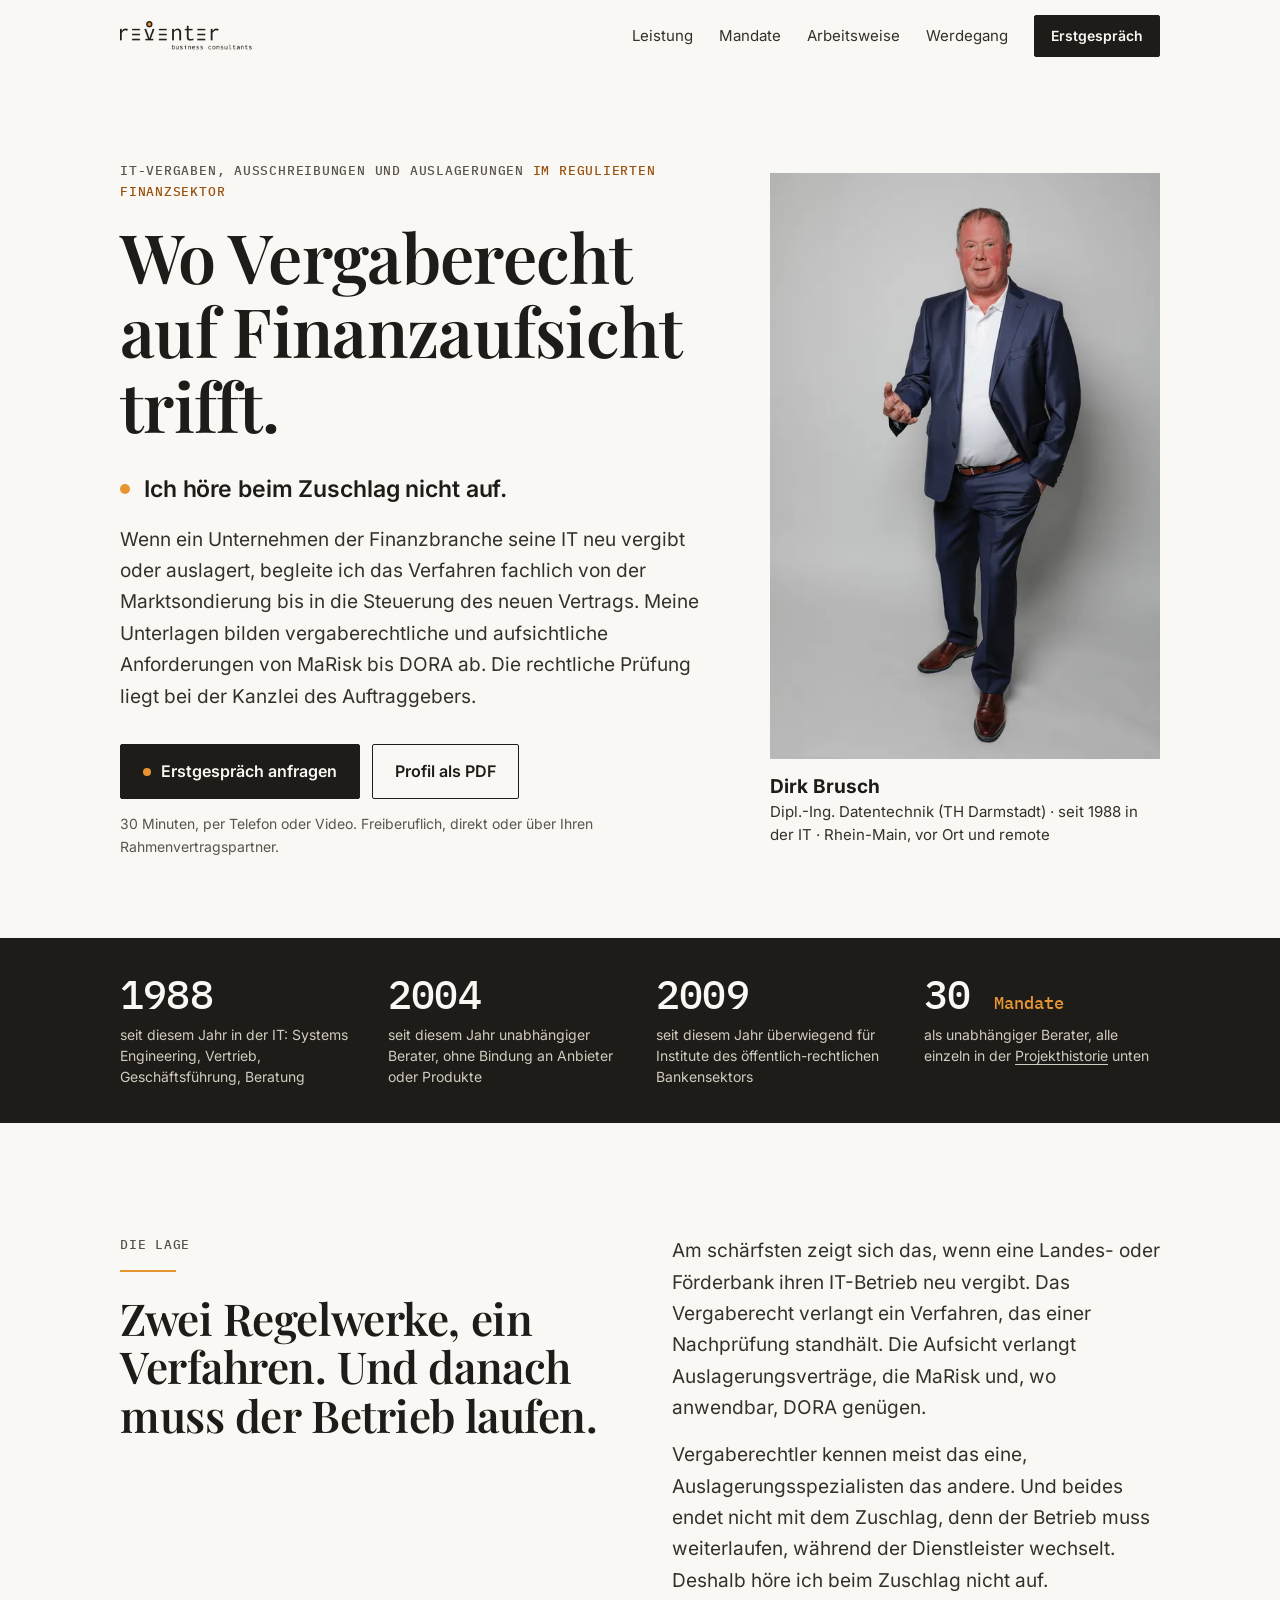
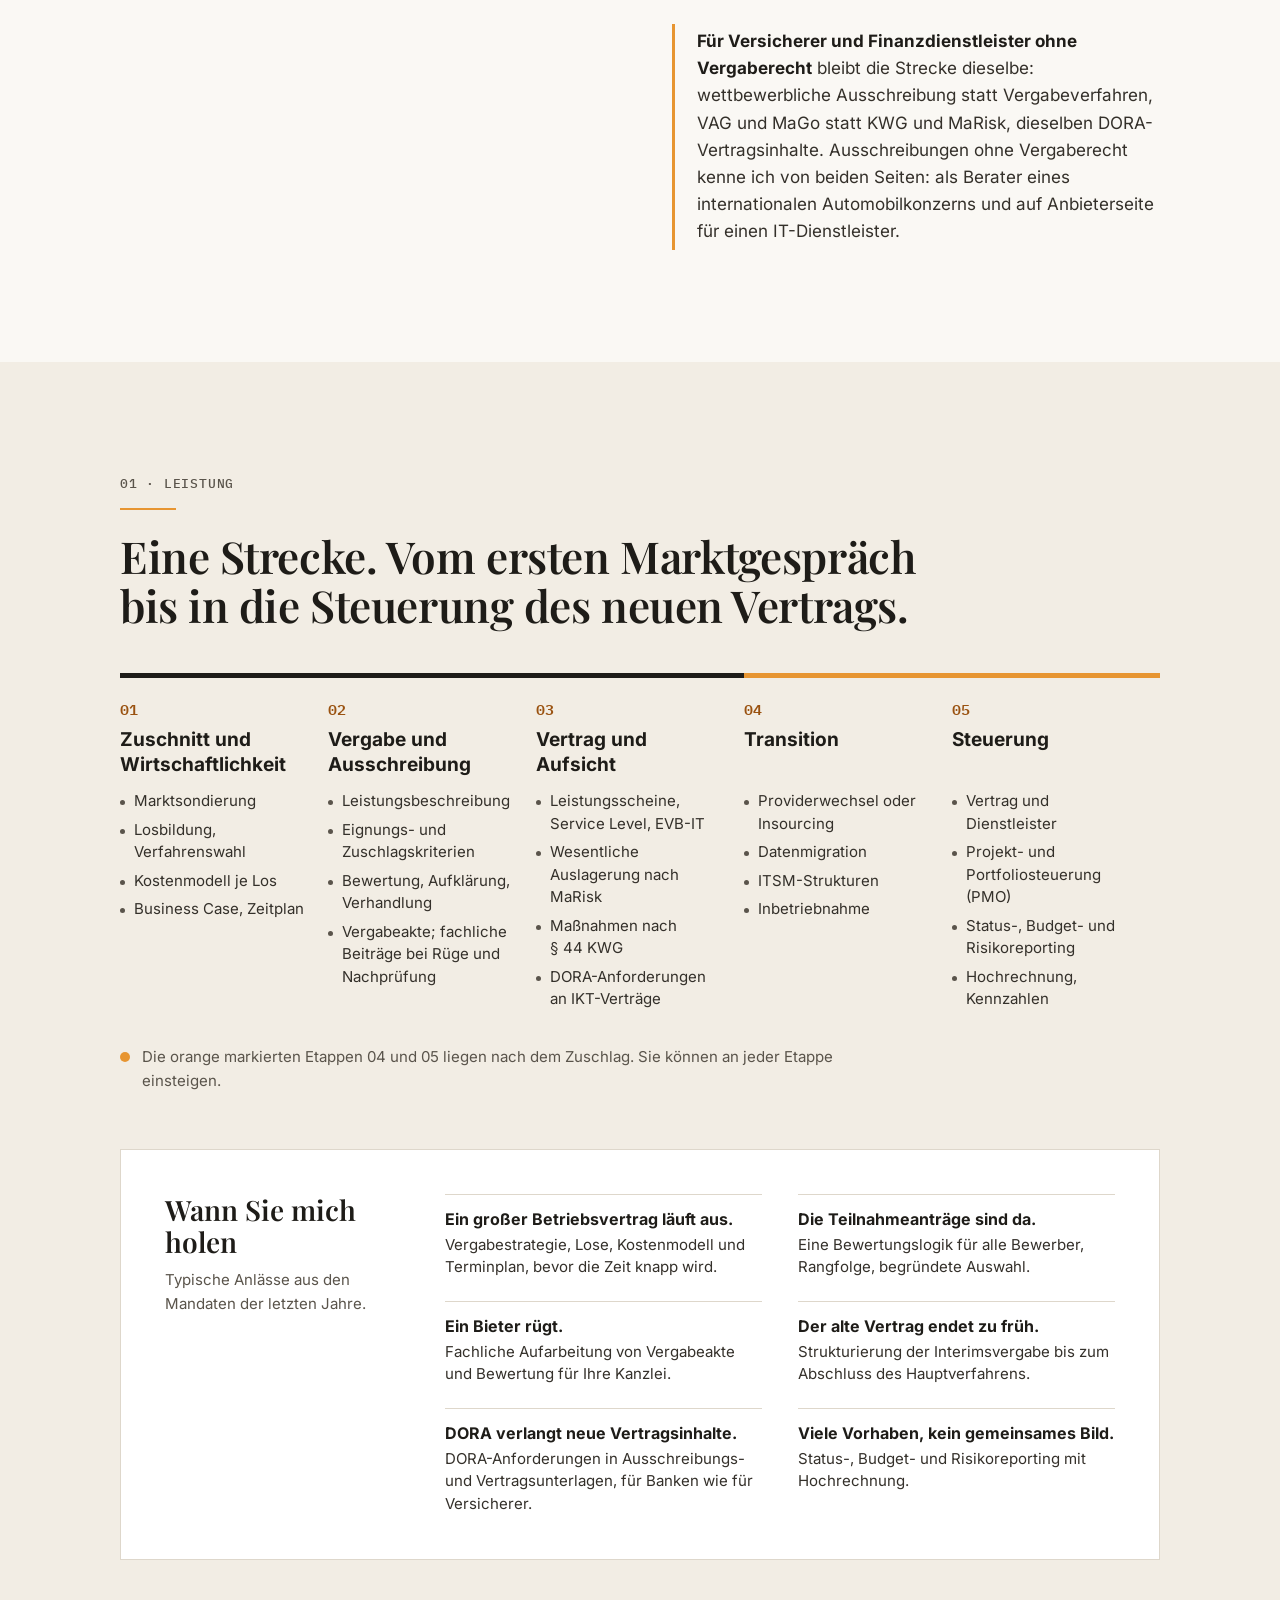
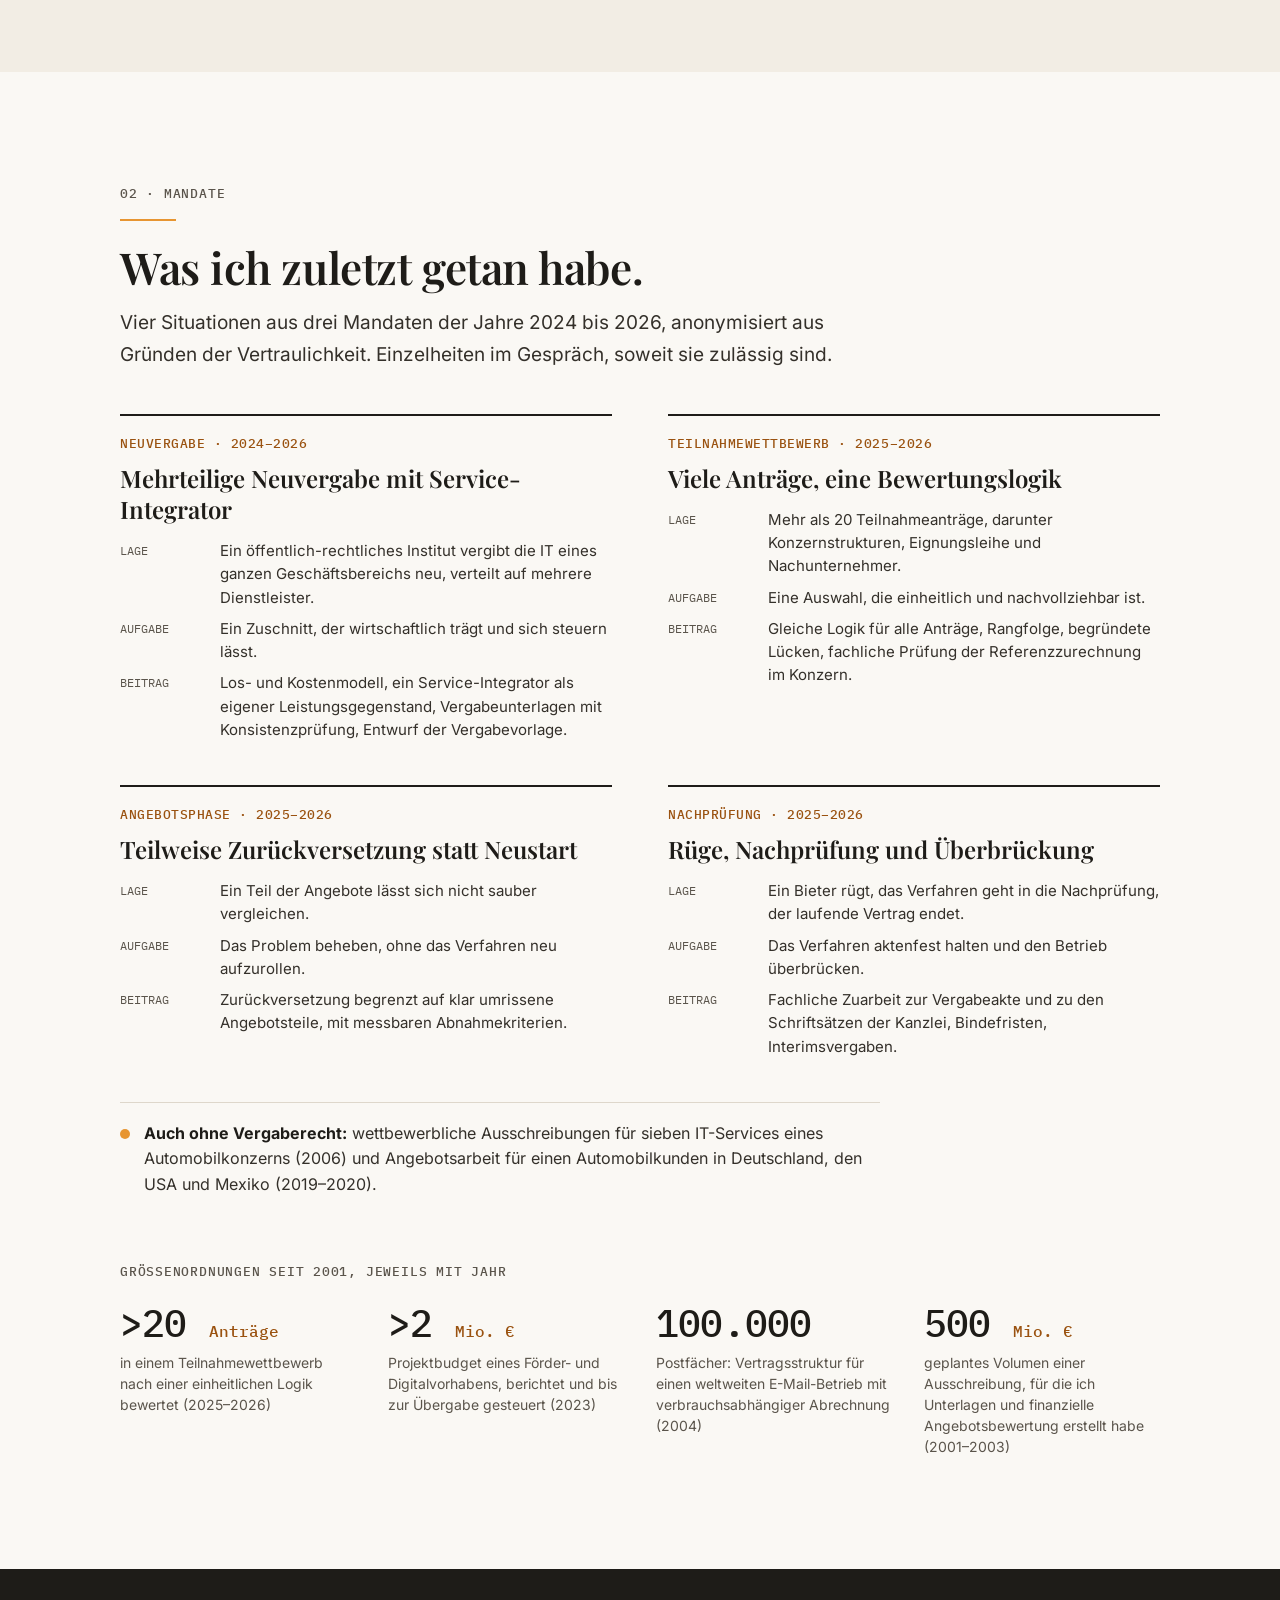
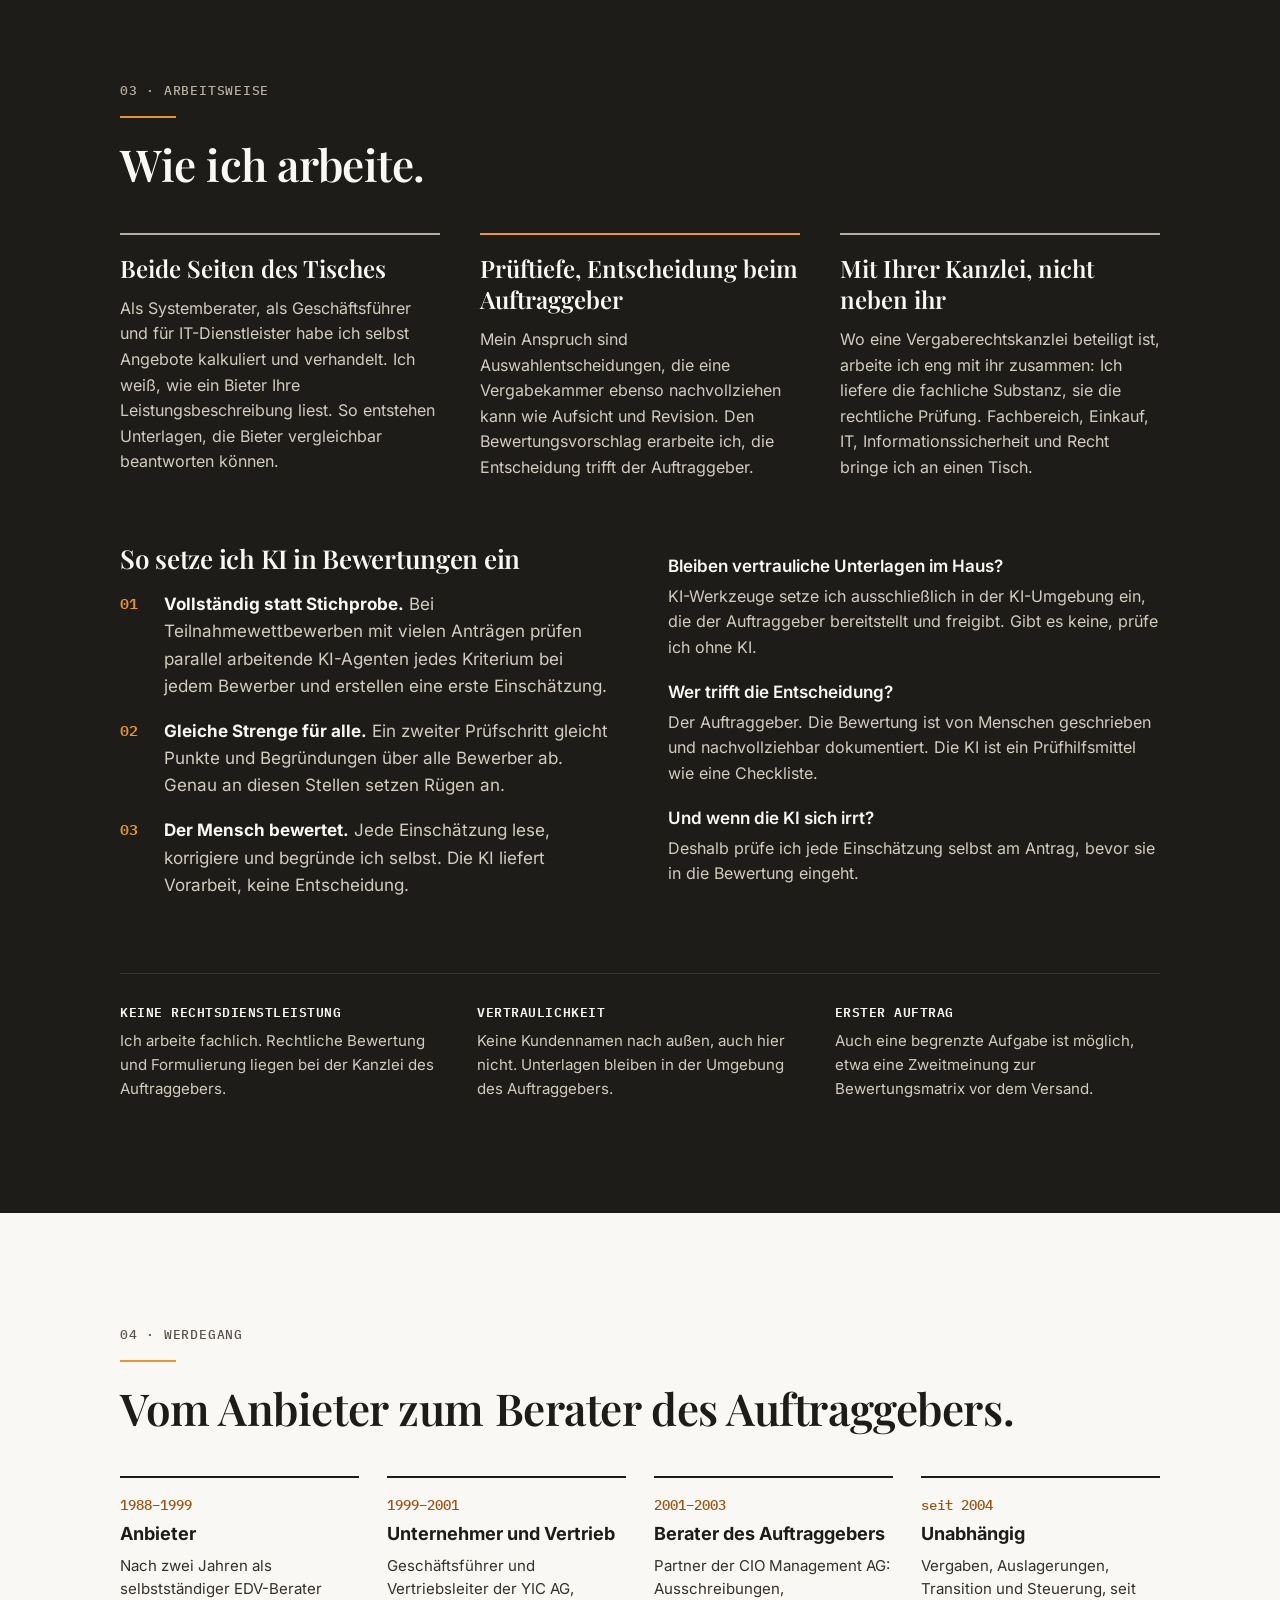
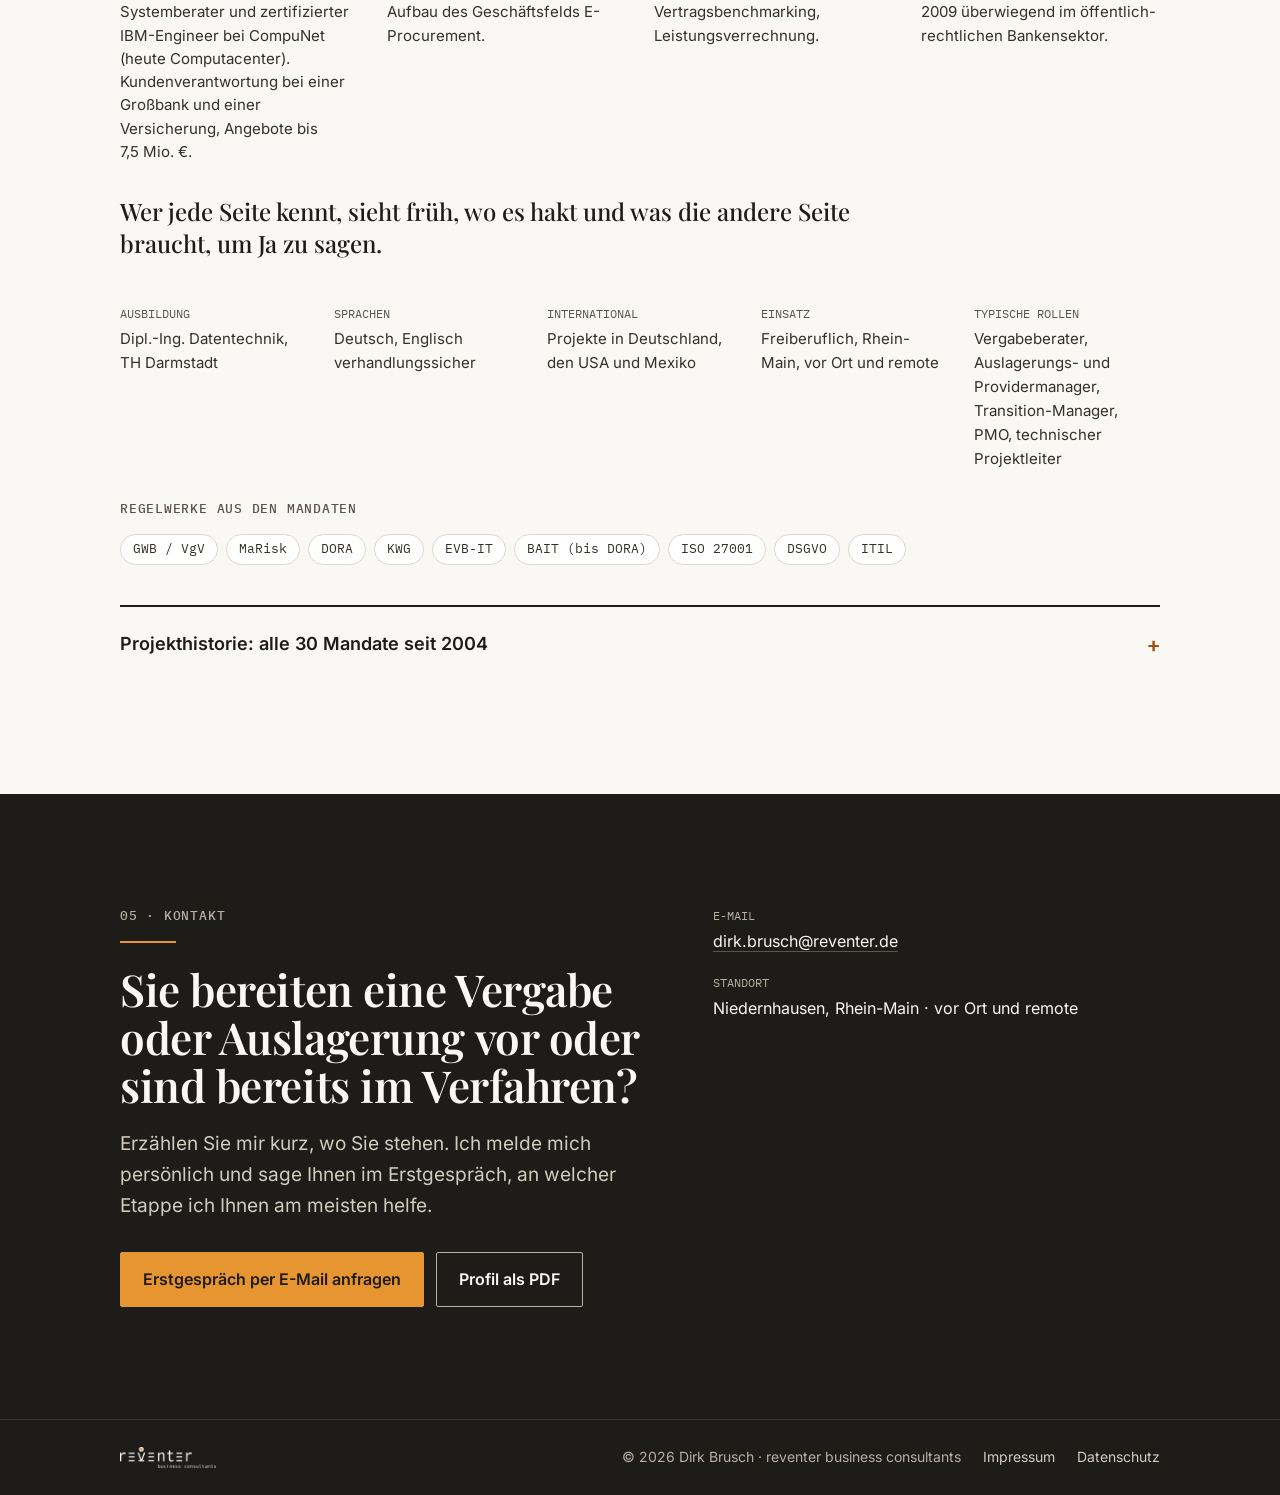
==== commit 608ab3bf: "Design-Korrekturen: Fokus, Kontrast, Footer, Mobil-Menü, Tabellenrollen, Logo, Preload Co-Authored-B" ====
--- a/index.html
+++ b/index.html
@@ -23,7 +23,7 @@
   <meta name="twitter:card" content="summary">
   <link rel="preload" href="fonts/playfairdisplay-normal-latin.woff2" as="font" type="font/woff2" crossorigin>
   <link rel="preload" href="fonts/inter-latin.woff2" as="font" type="font/woff2" crossorigin>
-  <link rel="preload" href="img/portrait-dbr.webp" as="image" fetchpriority="high">
+  <link rel="preload" as="image" imagesrcset="img/portrait-dbr-sm.webp 560w, img/portrait-dbr.webp 1000w" imagesizes="(max-width:820px) 90vw, 420px" type="image/webp" fetchpriority="high">
   <link rel="stylesheet" href="reventer.css">
   <script type="application/ld+json">
   {
@@ -61,7 +61,7 @@
 
 <header class="site-head" id="kopf">
   <div class="wrap">
-    <a class="brand" href="#inhalt" aria-label="reventer business consultants, Startseite"><img src="img/reventer-logo-ink.png" alt="reventer business consultants" width="1400" height="317"></a>
+    <a class="brand" href="#inhalt" aria-label="reventer business consultants, Startseite"><img src="img/reventer-logo-ink.png" alt="reventer business consultants" width="420" height="95"></a>
     <button class="menu-btn" aria-expanded="false" aria-controls="nav" aria-label="Menü öffnen"><span></span><span></span><span></span></button>
     <nav class="nav" id="nav" aria-label="Hauptnavigation">
       <a href="#strecke">Leistung</a>
@@ -102,7 +102,7 @@
       <div><div class="n">1988</div><p>seit diesem Jahr in der IT: Systems Engineering, Vertrieb, Geschäftsführung, Beratung</p></div>
       <div><div class="n">2004</div><p>seit diesem Jahr unabhängiger Berater, ohne Bindung an Anbieter oder Produkte</p></div>
       <div><div class="n">2009</div><p>seit diesem Jahr überwiegend für Institute des öffentlich-rechtlichen Bankensektors</p></div>
-      <div><div class="n">30 <small>Mandate</small></div><p>als unabhängiger Berater, alle einzeln in der Projekthistorie unten</p></div>
+      <div><div class="n">30 <small>Mandate</small></div><p>als unabhängiger Berater, alle einzeln in der <a href="#historie" class="to-hist">Projekthistorie</a> unten</p></div>
     </div>
   </div>
 </section>
@@ -259,47 +259,47 @@
     <div class="rulesbox"><div class="kicker">Regelwerke aus den Mandaten</div>
       <div class="chips"><span class="chip">GWB / VgV</span><span class="chip">MaRisk</span><span class="chip">DORA</span><span class="chip">KWG</span><span class="chip">EVB-IT</span><span class="chip">BAIT (bis DORA)</span><span class="chip">ISO 27001</span><span class="chip">DSGVO</span><span class="chip">ITIL</span></div></div>
 
-    <details class="history">
+    <details class="history" id="historie">
       <summary>Projekthistorie: alle 30 Mandate seit 2004 <span class="plus" aria-hidden="true">+</span></summary>
       <div style="overflow-x:auto">
-      <table class="ph">
-        <thead><tr><th>Zeitraum</th><th>Branche</th><th>Mandat</th><th>Schwerpunkte</th></tr></thead>
-        <tbody>
-<tr class="sep"><td colspan="4">2021–2026 · Vergabe, Vertrag und Steuerung</td></tr>
-      <tr><td class="y">2025–2026</td><td class="b">Bank</td><td class="m">EU-Vergaben für IT-Plattformen</td><td class="s">Bewertung von mehr als 20 Teilnahmeanträgen, fachliche Prüfung von Konzernreferenzen und Eignungsleihe, Angebotsprüfung und Preisaufklärung, begrenzte teilweise Zurückversetzung, fachliche Prüfung der DORA-Ergänzungsvereinbarung, der ISO-27001-Nachweise und des Berichtswesens, fachliche Zuarbeit zu Kündigungsregelungen</td></tr>
-      <tr><td class="y">2025–2026</td><td class="b">Bank</td><td class="m">Rüge, Nachprüfung und Interimsvergaben</td><td class="s">Fachliche Zuarbeit zur Vergabeakte, Vergabevermerk und Schriftsätzen der Kanzlei, Bindefristen, Strukturierung von Interimsvergaben, Planung der Rechtsprüfung</td></tr>
-      <tr><td class="y">2024–2026</td><td class="b">Bank</td><td class="m">Mehrteilige Neuvergabe der IT eines Geschäftsbereichs</td><td class="s">Losstruktur, Kostenmodell je Los, Service-Integrator mit integrierten Steuerungsprozessen, Vergabeunterlagen mit Konsistenzprüfung, Entwurf der Vergabevorlage, Nutzungsrechte</td></tr>
-      <tr><td class="y">2024–2025</td><td class="b">Bank</td><td class="m">Strategische Beschaffung, SAP-Rahmenvereinbarung, Vertragsprüfung</td><td class="s">Abrufprozesse und Miniwettbewerbe, Bietergemeinschaften und Nachunternehmer, Marktrecherche zu einer möglichen Alleinstellung, fachliche Prüfung eines Nutzungs- und Pflegevertrags</td></tr>
-      <tr><td class="y">2023</td><td class="b">Bank</td><td class="m">Technische Projektleitung Förder- und Digitalvorhaben</td><td class="s">Status-, Quartals- und Abschlussberichte für zwei Vorhaben (eines mit über 2&nbsp;Mio.&nbsp;€ Budget), Go-Live, Migration, Übergabe, Projektleitung einer mobilen App</td></tr>
-      <tr><td class="y">2021–2022</td><td class="b">Bank</td><td class="m">Datenschutz, Informationssicherheit, Testmanagement</td><td class="s">DSGVO-Anforderungen für SAP, elektronische Akte und Portal, Sicherheitskonzept und Wiederanlaufplan, Testautomatisierung, Angebotsprüfung, Budget</td></tr>
-      <tr class="sep"><td colspan="4">2004–2020 · Auslagerung, Vergabe und Transition</td></tr>
-      <tr><td class="y">2019–2020</td><td class="b">IT-Dienstleister</td><td class="m">Angebote für einen Automobilkunden</td><td class="s">Ausschreibungen in Deutschland, den USA und Mexiko: Leistungsstruktur, Kalkulation, Verhandlung, Verlängerung eines Servicevertrags</td></tr>
-      <tr><td class="y">2019</td><td class="b">Bank</td><td class="m">Leistungserweiterung einer öffentlichen Vergabe</td><td class="s">Fachliches Gutachten zur Prüfung durch den Fachanwalt, Erweiterung von Vergabeakte und Vertrag, Vorbereitung der Transition</td></tr>
-      <tr><td class="y">2018–2019</td><td class="b">Bank</td><td class="m">Maßnahmen nach Prüfung gemäß § 44 KWG</td><td class="s">Trennung von Betrieb und Entwicklung, Risikoanalysen aller Leistungsbezüge, Umsetzung der Maßnahmen</td></tr>
-      <tr><td class="y">2018</td><td class="b">Bank</td><td class="m">Vorbereitung öffentlicher Vergaben</td><td class="s">Verfahrenswahl, Leistungsbeschreibungen, Bewertungsverfahren</td></tr>
-      <tr><td class="y">2017–2018</td><td class="b">Bank</td><td class="m">Transition nach öffentlicher Vergabe</td><td class="s">Übergang von Entwicklung und Betrieb an einen Generalunternehmer, Infrastruktur in zwei Rechenzentren, Datenmigration, ITSM</td></tr>
-      <tr><td class="y">2015–2017</td><td class="b">Bank</td><td class="m">EU-Vergabe von Entwicklung und Betrieb</td><td class="s">Verhandlungsverfahren mit Teilnahmewettbewerb, Konsolidierung der Leistungen mehrerer Dienstleister, Verhandlungen, Zuschlag, Vergabeakte</td></tr>
-      <tr><td class="y">2015</td><td class="b">Bank</td><td class="m">Einführung des öffentlichen Vergabeverfahrens</td><td class="s">Fachliche Vorbereitung der Abgrenzung vergabepflichtiger Leistungen, Anpassung der Richtlinien</td></tr>
-      <tr><td class="y">2014</td><td class="b">Bank</td><td class="m">Task Force im Zahlungsverkehr</td><td class="s">Deeskalation mit einem neuen Softwareanbieter, Sicherung der Prozessfähigkeit, Verhandlung einer Lösung</td></tr>
+      <table class="ph" role="table">
+        <thead role="rowgroup"><tr role="row"><th role="columnheader">Zeitraum</th><th role="columnheader">Branche</th><th role="columnheader">Mandat</th><th role="columnheader">Schwerpunkte</th></tr></thead>
+        <tbody role="rowgroup">
+<tr role="row" class="sep"><td role="cell" colspan="4">2021–2026 · Vergabe, Vertrag und Steuerung</td></tr>
+      <tr role="row"><td role="cell" class="y">2025–2026</td><td role="cell" class="b">Bank</td><td role="cell" class="m">EU-Vergaben für IT-Plattformen</td><td role="cell" class="s">Bewertung von mehr als 20 Teilnahmeanträgen, fachliche Prüfung von Konzernreferenzen und Eignungsleihe, Angebotsprüfung und Preisaufklärung, begrenzte teilweise Zurückversetzung, fachliche Prüfung der DORA-Ergänzungsvereinbarung, der ISO-27001-Nachweise und des Berichtswesens, fachliche Zuarbeit zu Kündigungsregelungen</td></tr>
+      <tr role="row"><td role="cell" class="y">2025–2026</td><td role="cell" class="b">Bank</td><td role="cell" class="m">Rüge, Nachprüfung und Interimsvergaben</td><td role="cell" class="s">Fachliche Zuarbeit zur Vergabeakte, Vergabevermerk und Schriftsätzen der Kanzlei, Bindefristen, Strukturierung von Interimsvergaben, Planung der Rechtsprüfung</td></tr>
+      <tr role="row"><td role="cell" class="y">2024–2026</td><td role="cell" class="b">Bank</td><td role="cell" class="m">Mehrteilige Neuvergabe der IT eines Geschäftsbereichs</td><td role="cell" class="s">Losstruktur, Kostenmodell je Los, Service-Integrator mit integrierten Steuerungsprozessen, Vergabeunterlagen mit Konsistenzprüfung, Entwurf der Vergabevorlage, Nutzungsrechte</td></tr>
+      <tr role="row"><td role="cell" class="y">2024–2025</td><td role="cell" class="b">Bank</td><td role="cell" class="m">Strategische Beschaffung, SAP-Rahmenvereinbarung, Vertragsprüfung</td><td role="cell" class="s">Abrufprozesse und Miniwettbewerbe, Bietergemeinschaften und Nachunternehmer, Marktrecherche zu einer möglichen Alleinstellung, fachliche Prüfung eines Nutzungs- und Pflegevertrags</td></tr>
+      <tr role="row"><td role="cell" class="y">2023</td><td role="cell" class="b">Bank</td><td role="cell" class="m">Technische Projektleitung Förder- und Digitalvorhaben</td><td role="cell" class="s">Status-, Quartals- und Abschlussberichte für zwei Vorhaben (eines mit über 2&nbsp;Mio.&nbsp;€ Budget), Go-Live, Migration, Übergabe, Projektleitung einer mobilen App</td></tr>
+      <tr role="row"><td role="cell" class="y">2021–2022</td><td role="cell" class="b">Bank</td><td role="cell" class="m">Datenschutz, Informationssicherheit, Testmanagement</td><td role="cell" class="s">DSGVO-Anforderungen für SAP, elektronische Akte und Portal, Sicherheitskonzept und Wiederanlaufplan, Testautomatisierung, Angebotsprüfung, Budget</td></tr>
+      <tr role="row" class="sep"><td role="cell" colspan="4">2004–2020 · Auslagerung, Vergabe und Transition</td></tr>
+      <tr role="row"><td role="cell" class="y">2019–2020</td><td role="cell" class="b">IT-Dienstleister</td><td role="cell" class="m">Angebote für einen Automobilkunden</td><td role="cell" class="s">Ausschreibungen in Deutschland, den USA und Mexiko: Leistungsstruktur, Kalkulation, Verhandlung, Verlängerung eines Servicevertrags</td></tr>
+      <tr role="row"><td role="cell" class="y">2019</td><td role="cell" class="b">Bank</td><td role="cell" class="m">Leistungserweiterung einer öffentlichen Vergabe</td><td role="cell" class="s">Fachliches Gutachten zur Prüfung durch den Fachanwalt, Erweiterung von Vergabeakte und Vertrag, Vorbereitung der Transition</td></tr>
+      <tr role="row"><td role="cell" class="y">2018–2019</td><td role="cell" class="b">Bank</td><td role="cell" class="m">Maßnahmen nach Prüfung gemäß § 44 KWG</td><td role="cell" class="s">Trennung von Betrieb und Entwicklung, Risikoanalysen aller Leistungsbezüge, Umsetzung der Maßnahmen</td></tr>
+      <tr role="row"><td role="cell" class="y">2018</td><td role="cell" class="b">Bank</td><td role="cell" class="m">Vorbereitung öffentlicher Vergaben</td><td role="cell" class="s">Verfahrenswahl, Leistungsbeschreibungen, Bewertungsverfahren</td></tr>
+      <tr role="row"><td role="cell" class="y">2017–2018</td><td role="cell" class="b">Bank</td><td role="cell" class="m">Transition nach öffentlicher Vergabe</td><td role="cell" class="s">Übergang von Entwicklung und Betrieb an einen Generalunternehmer, Infrastruktur in zwei Rechenzentren, Datenmigration, ITSM</td></tr>
+      <tr role="row"><td role="cell" class="y">2015–2017</td><td role="cell" class="b">Bank</td><td role="cell" class="m">EU-Vergabe von Entwicklung und Betrieb</td><td role="cell" class="s">Verhandlungsverfahren mit Teilnahmewettbewerb, Konsolidierung der Leistungen mehrerer Dienstleister, Verhandlungen, Zuschlag, Vergabeakte</td></tr>
+      <tr role="row"><td role="cell" class="y">2015</td><td role="cell" class="b">Bank</td><td role="cell" class="m">Einführung des öffentlichen Vergabeverfahrens</td><td role="cell" class="s">Fachliche Vorbereitung der Abgrenzung vergabepflichtiger Leistungen, Anpassung der Richtlinien</td></tr>
+      <tr role="row"><td role="cell" class="y">2014</td><td role="cell" class="b">Bank</td><td role="cell" class="m">Task Force im Zahlungsverkehr</td><td role="cell" class="s">Deeskalation mit einem neuen Softwareanbieter, Sicherung der Prozessfähigkeit, Verhandlung einer Lösung</td></tr>
     
-      <tr><td class="y">2013–2014</td><td class="b">Bank</td><td class="m">Sourcing in der Neuentwicklung von Fachanwendungen</td><td class="s">Projektfortschrittskontrolle, Entscheidungsvorlagen für den Lenkungskreis, Szenarien zur Fortführung</td></tr>
-      <tr><td class="y">2012–2013</td><td class="b">Bank</td><td class="m">Gemeinsamer Vertrag mehrerer Institute mit einem Dienstleister</td><td class="s">Anforderungen der Institute auf einen Nenner gebracht, Verhandlung mit dem Dienstleister, Lenkungskreise</td></tr>
-      <tr><td class="y">2012</td><td class="b">Bank</td><td class="m">Integration übernommener Geschäftsbereiche</td><td class="s">Leistungsscheine, Betriebsvereinbarung, Gewährleistung und Haftung mit dem Bereich Recht, Ausschreibung der Transition</td></tr>
-      <tr><td class="y">2011–2012</td><td class="b">Bank</td><td class="m">Leitung einer Verhandlungsdelegation</td><td class="s">Vertragsstruktur zur Übernahme von IT-Systemen von einem öffentlichen Vertragspartner, Abstimmung mit Fach, IT und Recht, Vorstandsvorlage</td></tr>
-      <tr><td class="y">2010–2011</td><td class="b">Bank</td><td class="m">Aufbau eines neuen Geschäftsbereichs</td><td class="s">Wesentliche Auslagerung nach MaRisk unter zusätzlichen EU-Vorgaben, Vertragsverhandlungen, Dienstleistersteuerung, Werkverträge zum Festpreis</td></tr>
-      <tr><td class="y">2009–2010</td><td class="b">Bank</td><td class="m">Zusammenführung zweier Institute</td><td class="s">Alle IT-Verträge aufgenommen, fachlich gegen die Anforderungen von KWG und MaRisk geprüft und nachverhandelt</td></tr>
-      <tr><td class="y">2009</td><td class="b">Bank</td><td class="m">Vertragliche Umsetzung wesentlicher Auslagerungen</td><td class="s">Standardisierter Prozess der Risikoanalyse, fachliche Prüfung von Verträgen gegen KWG und MaRisk, Standard für vertragliches Change Management</td></tr>
-      <tr><td class="y">2008</td><td class="b">Bank</td><td class="m">Methodik zur Vertragsbewertung</td><td class="s">Bewertungsmethodik für Outsourcing-Verträge, Ergänzung des Rahmenvertrags</td></tr>
-      <tr><td class="y">2008</td><td class="b">Automobil</td><td class="m">Insourcing des weltweiten Messaging-Betriebs</td><td class="s">Rückführung von einem Provider in Deutschland zu interner Steuerung aus den USA, Business Case, Governance nach ITIL</td></tr>
-      <tr><td class="y">2007</td><td class="b">Automobil</td><td class="m">Sourcing-Strategie Messaging-Betrieb</td><td class="s">Kostenvergleich Deutschland, Asien, USA, Business Case Outsourcing gegen Insourcing, Entscheidungsvorlage</td></tr>
-      <tr><td class="y">2007</td><td class="b">Automobil</td><td class="m">Roadmap Collaboration und Messaging</td><td class="s">Zielgruppenanalyse, Umsetzungsplan, Business Case mit Synergiepotenzialen</td></tr>
-      <tr><td class="y">2006</td><td class="b">Automobil</td><td class="m">Ausschreibungsvorbereitung E-Mail-Archivierung</td><td class="s">Gesetzliche Anforderungen, Risikoanalyse, Kostenplanung, Vorbereitung des RFI</td></tr>
-      <tr><td class="y">2006</td><td class="b">Automobil</td><td class="m">Ausschreibungen für sieben IT-Services</td><td class="s">Marktevaluierung, Bietervorauswahl, fachliche und finanzielle Bewertung, Verhandlung, Transition</td></tr>
-      <tr><td class="y">2005</td><td class="b">Automobil</td><td class="m">Projektcontrolling und Budgetplanung</td><td class="s">Cockpit, Kennzahlenmodell, Langfrist-TCO, vertragskonformes KPI-Reporting, Leistungsverrechnung</td></tr>
-      <tr><td class="y">2004</td><td class="b">Automobil</td><td class="m">Transition Messaging-Betrieb</td><td class="s">Service-Level-Reporting, Eskalationsmanagement, Governance, ITIL-konforme Leistungsdefinition</td></tr>
-      <tr><td class="y">2004</td><td class="b">Automobil</td><td class="m">Vertrag für weltweiten E-Mail-Betrieb</td><td class="s">Vertragsstruktur für über 100.000 Postfächer mit verbrauchsabhängiger Abrechnung, automatisiert messbare Service Level</td></tr>
-      <tr class="sep"><td colspan="4">Davor</td></tr>
-      <tr><td class="y">2001–2003</td><td class="b">Diverse</td><td class="m">CIO Management AG, Partner</td><td class="s">Ausschreibung von IT-Services mit geplantem Volumen von rund 500 Mio. € über drei Jahre, Vertragsbenchmarking, interne Leistungsverrechnung</td></tr>
+      <tr role="row"><td role="cell" class="y">2013–2014</td><td role="cell" class="b">Bank</td><td role="cell" class="m">Sourcing in der Neuentwicklung von Fachanwendungen</td><td role="cell" class="s">Projektfortschrittskontrolle, Entscheidungsvorlagen für den Lenkungskreis, Szenarien zur Fortführung</td></tr>
+      <tr role="row"><td role="cell" class="y">2012–2013</td><td role="cell" class="b">Bank</td><td role="cell" class="m">Gemeinsamer Vertrag mehrerer Institute mit einem Dienstleister</td><td role="cell" class="s">Anforderungen der Institute auf einen Nenner gebracht, Verhandlung mit dem Dienstleister, Lenkungskreise</td></tr>
+      <tr role="row"><td role="cell" class="y">2012</td><td role="cell" class="b">Bank</td><td role="cell" class="m">Integration übernommener Geschäftsbereiche</td><td role="cell" class="s">Leistungsscheine, Betriebsvereinbarung, Gewährleistung und Haftung mit dem Bereich Recht, Ausschreibung der Transition</td></tr>
+      <tr role="row"><td role="cell" class="y">2011–2012</td><td role="cell" class="b">Bank</td><td role="cell" class="m">Leitung einer Verhandlungsdelegation</td><td role="cell" class="s">Vertragsstruktur zur Übernahme von IT-Systemen von einem öffentlichen Vertragspartner, Abstimmung mit Fach, IT und Recht, Vorstandsvorlage</td></tr>
+      <tr role="row"><td role="cell" class="y">2010–2011</td><td role="cell" class="b">Bank</td><td role="cell" class="m">Aufbau eines neuen Geschäftsbereichs</td><td role="cell" class="s">Wesentliche Auslagerung nach MaRisk unter zusätzlichen EU-Vorgaben, Vertragsverhandlungen, Dienstleistersteuerung, Werkverträge zum Festpreis</td></tr>
+      <tr role="row"><td role="cell" class="y">2009–2010</td><td role="cell" class="b">Bank</td><td role="cell" class="m">Zusammenführung zweier Institute</td><td role="cell" class="s">Alle IT-Verträge aufgenommen, fachlich gegen die Anforderungen von KWG und MaRisk geprüft und nachverhandelt</td></tr>
+      <tr role="row"><td role="cell" class="y">2009</td><td role="cell" class="b">Bank</td><td role="cell" class="m">Vertragliche Umsetzung wesentlicher Auslagerungen</td><td role="cell" class="s">Standardisierter Prozess der Risikoanalyse, fachliche Prüfung von Verträgen gegen KWG und MaRisk, Standard für vertragliches Change Management</td></tr>
+      <tr role="row"><td role="cell" class="y">2008</td><td role="cell" class="b">Bank</td><td role="cell" class="m">Methodik zur Vertragsbewertung</td><td role="cell" class="s">Bewertungsmethodik für Outsourcing-Verträge, Ergänzung des Rahmenvertrags</td></tr>
+      <tr role="row"><td role="cell" class="y">2008</td><td role="cell" class="b">Automobil</td><td role="cell" class="m">Insourcing des weltweiten Messaging-Betriebs</td><td role="cell" class="s">Rückführung von einem Provider in Deutschland zu interner Steuerung aus den USA, Business Case, Governance nach ITIL</td></tr>
+      <tr role="row"><td role="cell" class="y">2007</td><td role="cell" class="b">Automobil</td><td role="cell" class="m">Sourcing-Strategie Messaging-Betrieb</td><td role="cell" class="s">Kostenvergleich Deutschland, Asien, USA, Business Case Outsourcing gegen Insourcing, Entscheidungsvorlage</td></tr>
+      <tr role="row"><td role="cell" class="y">2007</td><td role="cell" class="b">Automobil</td><td role="cell" class="m">Roadmap Collaboration und Messaging</td><td role="cell" class="s">Zielgruppenanalyse, Umsetzungsplan, Business Case mit Synergiepotenzialen</td></tr>
+      <tr role="row"><td role="cell" class="y">2006</td><td role="cell" class="b">Automobil</td><td role="cell" class="m">Ausschreibungsvorbereitung E-Mail-Archivierung</td><td role="cell" class="s">Gesetzliche Anforderungen, Risikoanalyse, Kostenplanung, Vorbereitung des RFI</td></tr>
+      <tr role="row"><td role="cell" class="y">2006</td><td role="cell" class="b">Automobil</td><td role="cell" class="m">Ausschreibungen für sieben IT-Services</td><td role="cell" class="s">Marktevaluierung, Bietervorauswahl, fachliche und finanzielle Bewertung, Verhandlung, Transition</td></tr>
+      <tr role="row"><td role="cell" class="y">2005</td><td role="cell" class="b">Automobil</td><td role="cell" class="m">Projektcontrolling und Budgetplanung</td><td role="cell" class="s">Cockpit, Kennzahlenmodell, Langfrist-TCO, vertragskonformes KPI-Reporting, Leistungsverrechnung</td></tr>
+      <tr role="row"><td role="cell" class="y">2004</td><td role="cell" class="b">Automobil</td><td role="cell" class="m">Transition Messaging-Betrieb</td><td role="cell" class="s">Service-Level-Reporting, Eskalationsmanagement, Governance, ITIL-konforme Leistungsdefinition</td></tr>
+      <tr role="row"><td role="cell" class="y">2004</td><td role="cell" class="b">Automobil</td><td role="cell" class="m">Vertrag für weltweiten E-Mail-Betrieb</td><td role="cell" class="s">Vertragsstruktur für über 100.000 Postfächer mit verbrauchsabhängiger Abrechnung, automatisiert messbare Service Level</td></tr>
+      <tr role="row" class="sep"><td role="cell" colspan="4">Davor</td></tr>
+      <tr role="row"><td role="cell" class="y">2001–2003</td><td role="cell" class="b">Diverse</td><td role="cell" class="m">CIO Management AG, Partner</td><td role="cell" class="s">Ausschreibung von IT-Services mit geplantem Volumen von rund 500 Mio. € über drei Jahre, Vertragsbenchmarking, interne Leistungsverrechnung</td></tr>
         </tbody>
       </table>
       </div>
@@ -330,8 +330,8 @@
 
 <footer class="site-foot">
   <div class="wrap">
-    <img src="img/reventer-logo-light.png" alt="reventer business consultants" width="1400" height="317">
-    <div>© 2026 Dirk Brusch · reventer business consultants<a href="impressum.html">Impressum</a><a href="datenschutz.html">Datenschutz</a></div>
+    <img src="img/reventer-logo-light.png" alt="reventer business consultants" width="420" height="95">
+    <div class="foot-meta"><span>© 2026 Dirk Brusch · reventer business consultants</span><span class="foot-links"><a href="impressum.html">Impressum</a><a href="datenschutz.html">Datenschutz</a></span></div>
   </div>
 </footer>
 
@@ -341,7 +341,11 @@
   function onScroll(){head.classList.toggle('scrolled',window.scrollY>8)}
   window.addEventListener('scroll',onScroll,{passive:true});onScroll();
   btn.addEventListener('click',function(){var o=nav.classList.toggle('open');btn.setAttribute('aria-expanded',o?'true':'false');btn.setAttribute('aria-label',o?'Menü schließen':'Menü öffnen')});
-  nav.addEventListener('click',function(e){if(e.target.tagName==='A'){nav.classList.remove('open');btn.setAttribute('aria-expanded','false')}});
+  function closeNav(){nav.classList.remove('open');btn.setAttribute('aria-expanded','false');btn.setAttribute('aria-label','Menü öffnen')}
+  nav.addEventListener('click',function(e){if(e.target.tagName==='A'){closeNav()}});
+  document.addEventListener('keydown',function(e){if(e.key==='Escape'&&nav.classList.contains('open')){closeNav();btn.focus()}});
+  document.addEventListener('click',function(e){if(nav.classList.contains('open')&&!nav.contains(e.target)&&!btn.contains(e.target)){closeNav()}});
+  var hist=document.getElementById('historie');document.querySelectorAll('a[href="#historie"]').forEach(function(a){a.addEventListener('click',function(){hist.open=true})});
 })();
 </script>
 </body>
--- a/reventer.css
+++ b/reventer.css
@@ -9,7 +9,7 @@
 
 :root{
   --ink:#1E1C18;--ink-2:#34302A;--muted:#5A544B;--line:#DED7CB;--paper:#FAF8F4;--paper-2:#F2EDE4;--white:#fff;
-  --orange:#E79531;--orange-text:#A95A12;--on-dark:#D2CBBF;--on-dark-2:#B7AFA2;
+  --orange:#E79531;--orange-text:#9A5210;--on-dark:#D2CBBF;--on-dark-2:#B7AFA2;
   --serif:'Playfair Display',Georgia,serif;--sans:'Inter',system-ui,-apple-system,Segoe UI,sans-serif;--mono:'Plex Mono',Consolas,monospace;
   --wrap:1120px;--gut:clamp(16px,4vw,40px)
 }
@@ -21,7 +21,9 @@
 .wrap{max-width:var(--wrap);margin:0 auto;padding:0 var(--gut)}
 .skip{position:absolute;left:-999px;top:0;background:var(--ink);color:var(--paper);padding:10px 14px;z-index:100}
 .skip:focus{left:8px;top:8px}
-:focus-visible{outline:2px solid var(--orange);outline-offset:3px}
+:focus-visible{outline:2px solid var(--ink);outline-offset:3px}
+.dark :focus-visible,.site-foot :focus-visible{outline-color:var(--orange)}
+h1,h2{text-wrap:balance}
 
 .kicker{font-family:var(--mono);font-size:13px;letter-spacing:.06em;text-transform:uppercase;font-weight:500;color:var(--muted)}
 .kicker .o{color:var(--orange-text)}
@@ -77,7 +79,7 @@
 .facts{margin-top:clamp(48px,7vw,80px);background:var(--ink);color:var(--paper)}
 .facts .wrap{display:grid;grid-template-columns:repeat(4,minmax(0,1fr));gap:32px;padding-top:36px;padding-bottom:36px}
 .facts .n{font-family:var(--mono);font-weight:500;font-size:clamp(30px,3.2vw,40px);line-height:1;letter-spacing:-.02em}
-.facts .n small{font-size:.42em;color:var(--orange);margin-left:6px;letter-spacing:0}
+.facts .n small{font-size:.42em;color:var(--orange);margin-left:0;letter-spacing:0}
 .facts p{margin-top:10px;font-size:14px;line-height:1.5;color:var(--on-dark)}
 
 /* Problem */
@@ -96,7 +98,7 @@
 .stage ul{list-style:none;margin-top:10px;font-size:15px;line-height:1.5;color:var(--ink-2)}
 .stage li{position:relative;padding-left:14px;margin-bottom:6px}
 .stage li:before{content:"";position:absolute;left:0;top:10px;width:5px;height:5px;border-radius:50%;background:var(--muted)}
-.legend{display:flex;align-items:center;gap:12px;margin-top:28px;font-size:15px;color:var(--muted)}
+.legend{max-width:760px;display:flex;align-items:baseline;gap:12px;margin-top:28px;font-size:15px;color:var(--muted)}
 .when{margin-top:56px;display:grid;grid-template-columns:240px minmax(0,1fr);gap:40px;background:var(--white);border:1px solid var(--line);padding:clamp(24px,4vw,44px)}
 .when h3{font-family:var(--serif);font-size:28px;font-weight:600;line-height:1.15}
 .when .sub{margin-top:10px;font-size:15px;color:var(--muted)}
@@ -112,12 +114,12 @@
 .case dl{display:grid;grid-template-columns:86px minmax(0,1fr);gap:8px 14px;margin-top:14px;font-size:15px;line-height:1.55}
 .case dt{font-family:var(--mono);font-size:12px;text-transform:uppercase;color:var(--muted);padding-top:3px}
 .case dd{color:var(--ink-2)}
-.also{display:flex;gap:14px;align-items:baseline;margin-top:44px;padding-top:18px;border-top:1px solid var(--line);color:var(--ink-2);font-size:16px}
+.also{max-width:760px;display:flex;gap:14px;align-items:baseline;margin-top:44px;padding-top:18px;border-top:1px solid var(--line);color:var(--ink-2);font-size:16px}
 .also b{color:var(--ink)}
 .numbers{margin-top:64px}
 .numbers .grid{display:grid;grid-template-columns:repeat(4,minmax(0,1fr));gap:32px;margin-top:22px}
 .numbers .n{font-family:var(--mono);font-weight:500;font-size:clamp(28px,3vw,38px);line-height:1;letter-spacing:-.02em}
-.numbers .n small{font-size:.42em;color:var(--orange-text);margin-left:6px;letter-spacing:0}
+.numbers .n small{font-size:.42em;color:var(--orange-text);margin-left:0;letter-spacing:0}
 .numbers p{margin-top:10px;font-size:14px;color:var(--muted);line-height:1.5}
 
 /* Arbeitsweise */
@@ -181,7 +183,10 @@
 .site-foot{background:var(--ink);color:var(--on-dark-2);border-top:1px solid #3A362F;font-size:14px}
 .site-foot .wrap{display:flex;justify-content:space-between;align-items:center;gap:20px;padding-top:26px;padding-bottom:26px;flex-wrap:wrap}
 .site-foot img{height:22px;width:auto}
-.site-foot a{color:var(--on-dark);text-decoration:none;margin-left:22px}
+.site-foot a{color:var(--on-dark);text-decoration:none}
+.foot-meta{display:flex;flex-wrap:wrap;align-items:baseline;gap:6px 22px}
+.foot-links{display:flex;gap:22px}
+.to-hist{color:inherit;text-underline-offset:3px}
 .site-foot a:hover{color:var(--paper)}
 
 
@@ -208,6 +213,9 @@
 @media (max-width:820px){
   .nav{display:none;position:absolute;top:72px;left:0;right:0;background:var(--paper);flex-direction:column;align-items:flex-start;padding:16px var(--gut) 24px;gap:16px;border-bottom:1px solid var(--line)}
   .nav.open{display:flex}
+  .nav a:not(.btn){display:flex;align-items:center;min-height:44px;width:100%}
+  .nav.open{gap:0}
+  .nav.open .btn{margin-top:12px}
   .menu-btn{display:block}
   .hero-grid,.two,.contact-grid,.cases{grid-template-columns:1fr}
   .portrait{max-width:420px}
@@ -231,7 +239,7 @@
   .case dd{margin-bottom:8px}
   .ph td.y{width:auto;white-space:normal}
   .ph{font-size:14px}
-  .site-foot a{margin:0 18px 0 0}
+  .stage{padding-right:0}
 }
 @media (prefers-reduced-motion:reduce){html{scroll-behavior:auto}*{transition:none!important}}
 @media print{.site-head,.menu-btn{display:none}details.history{display:block}}
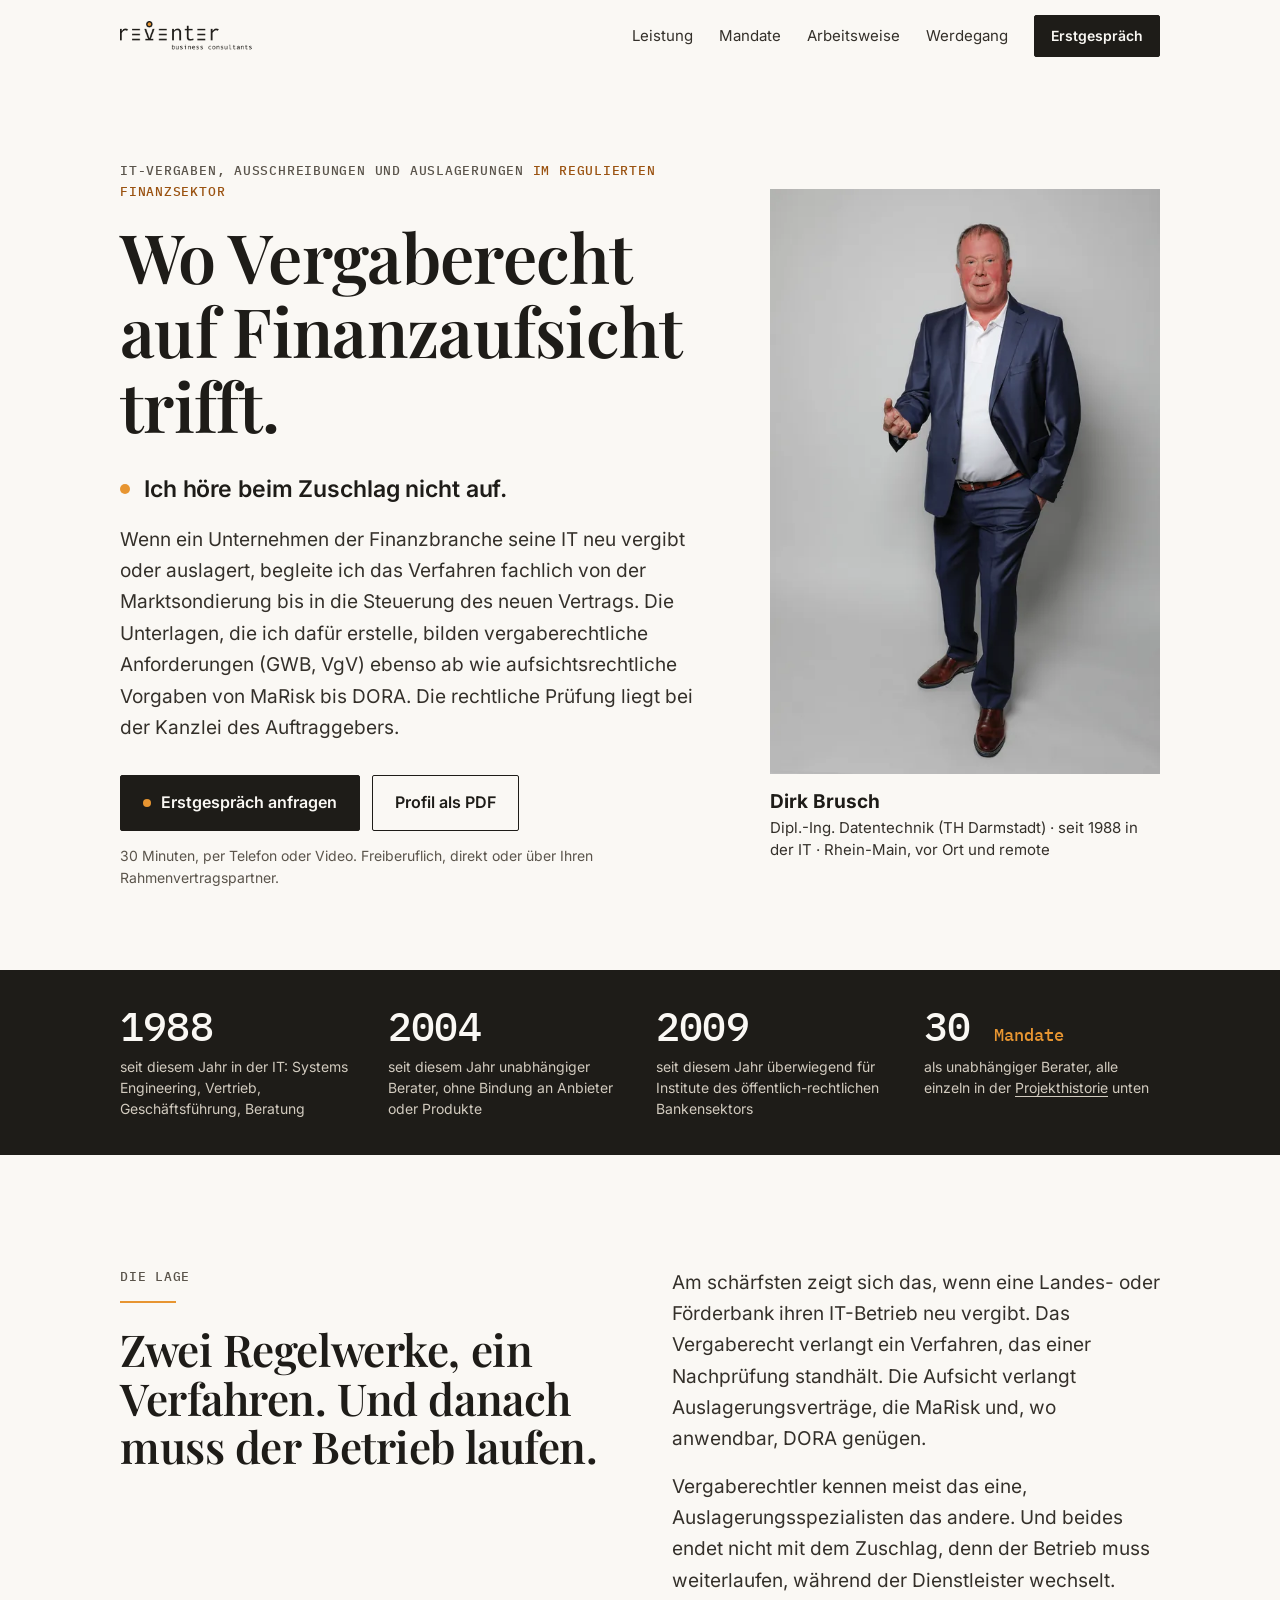
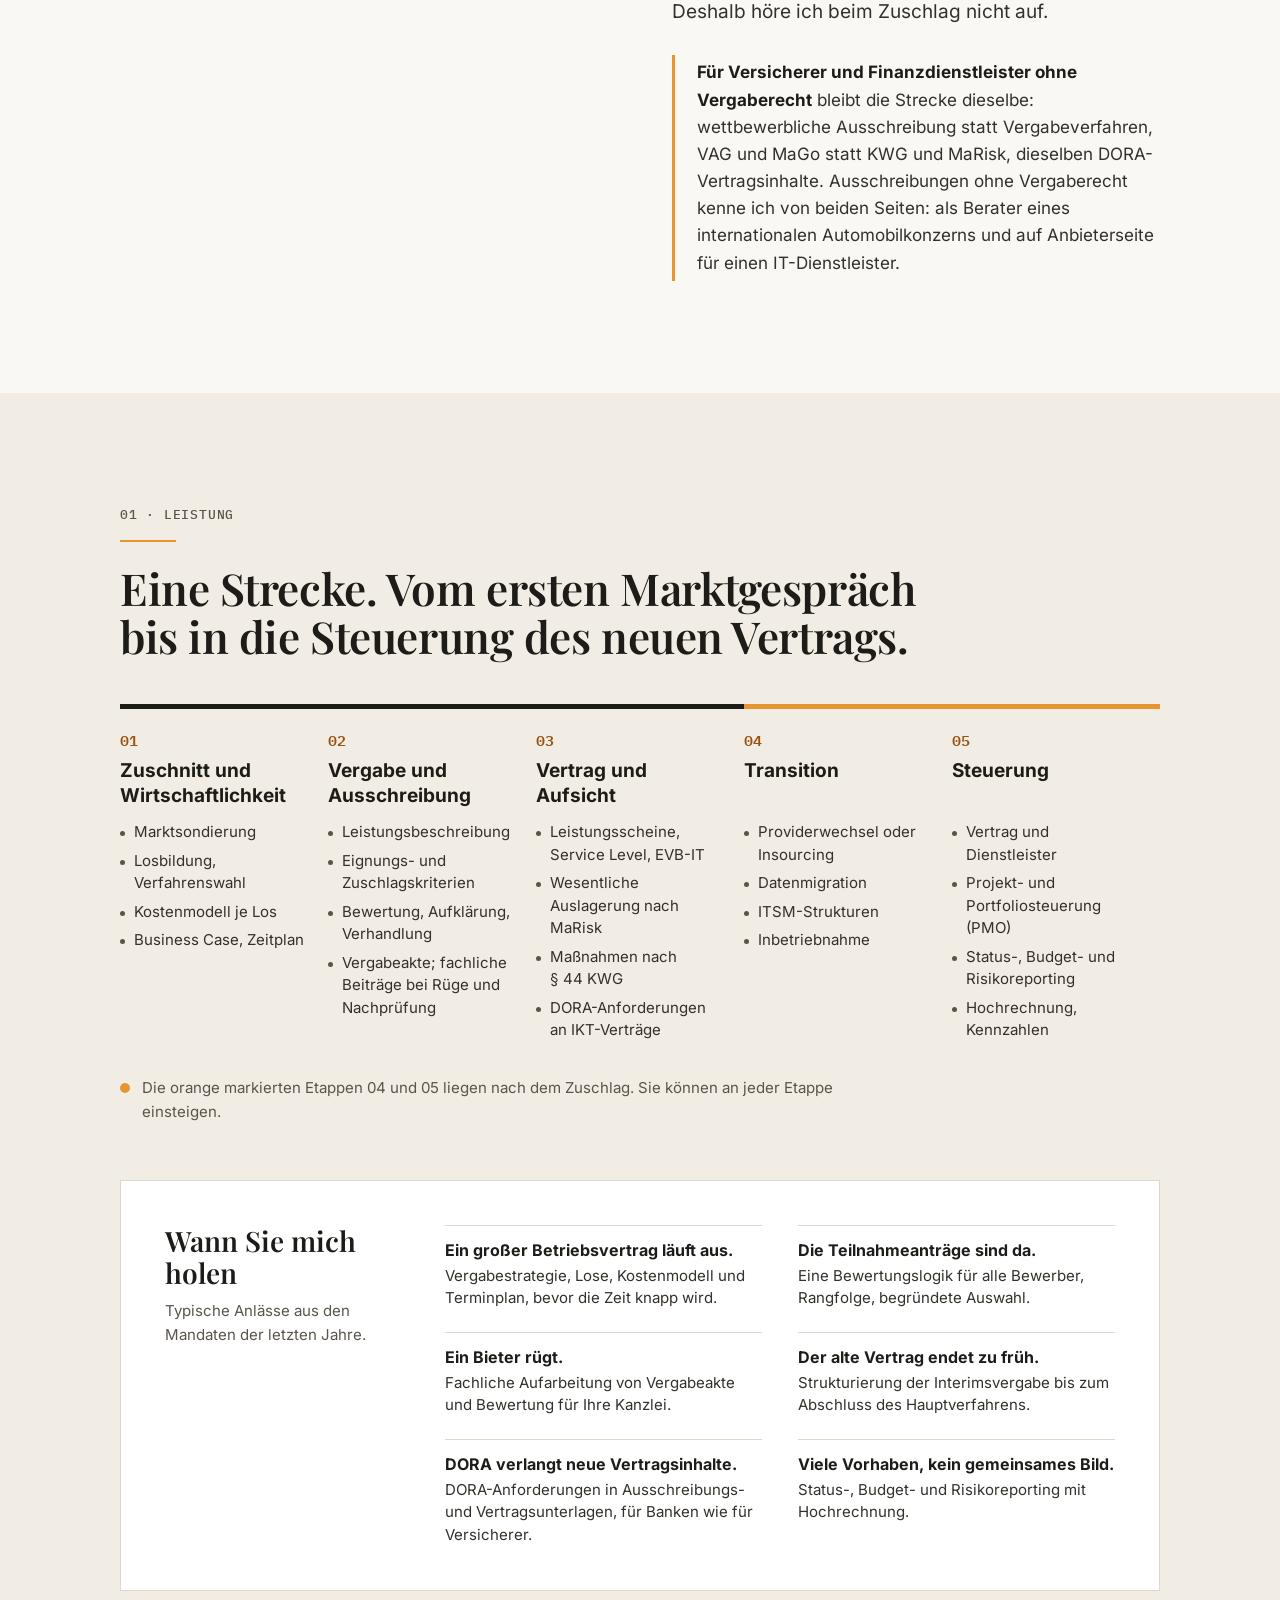
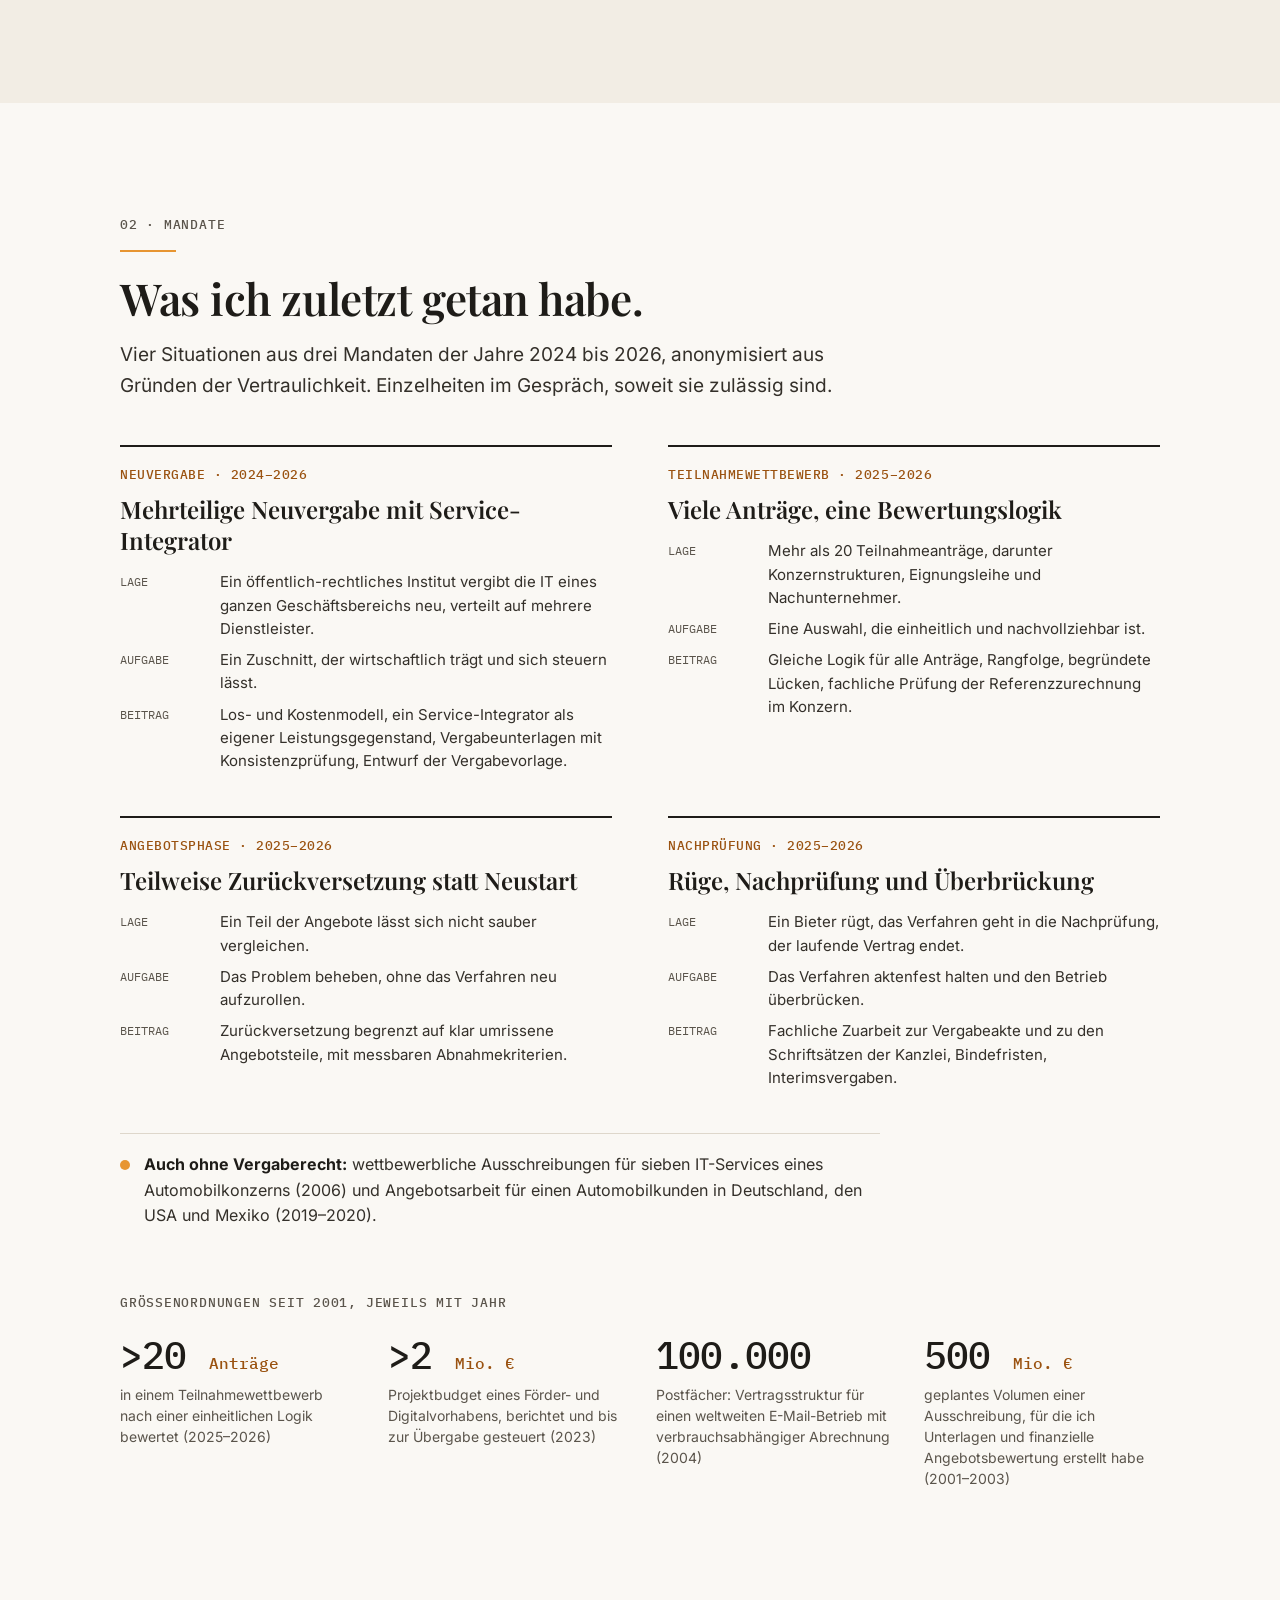
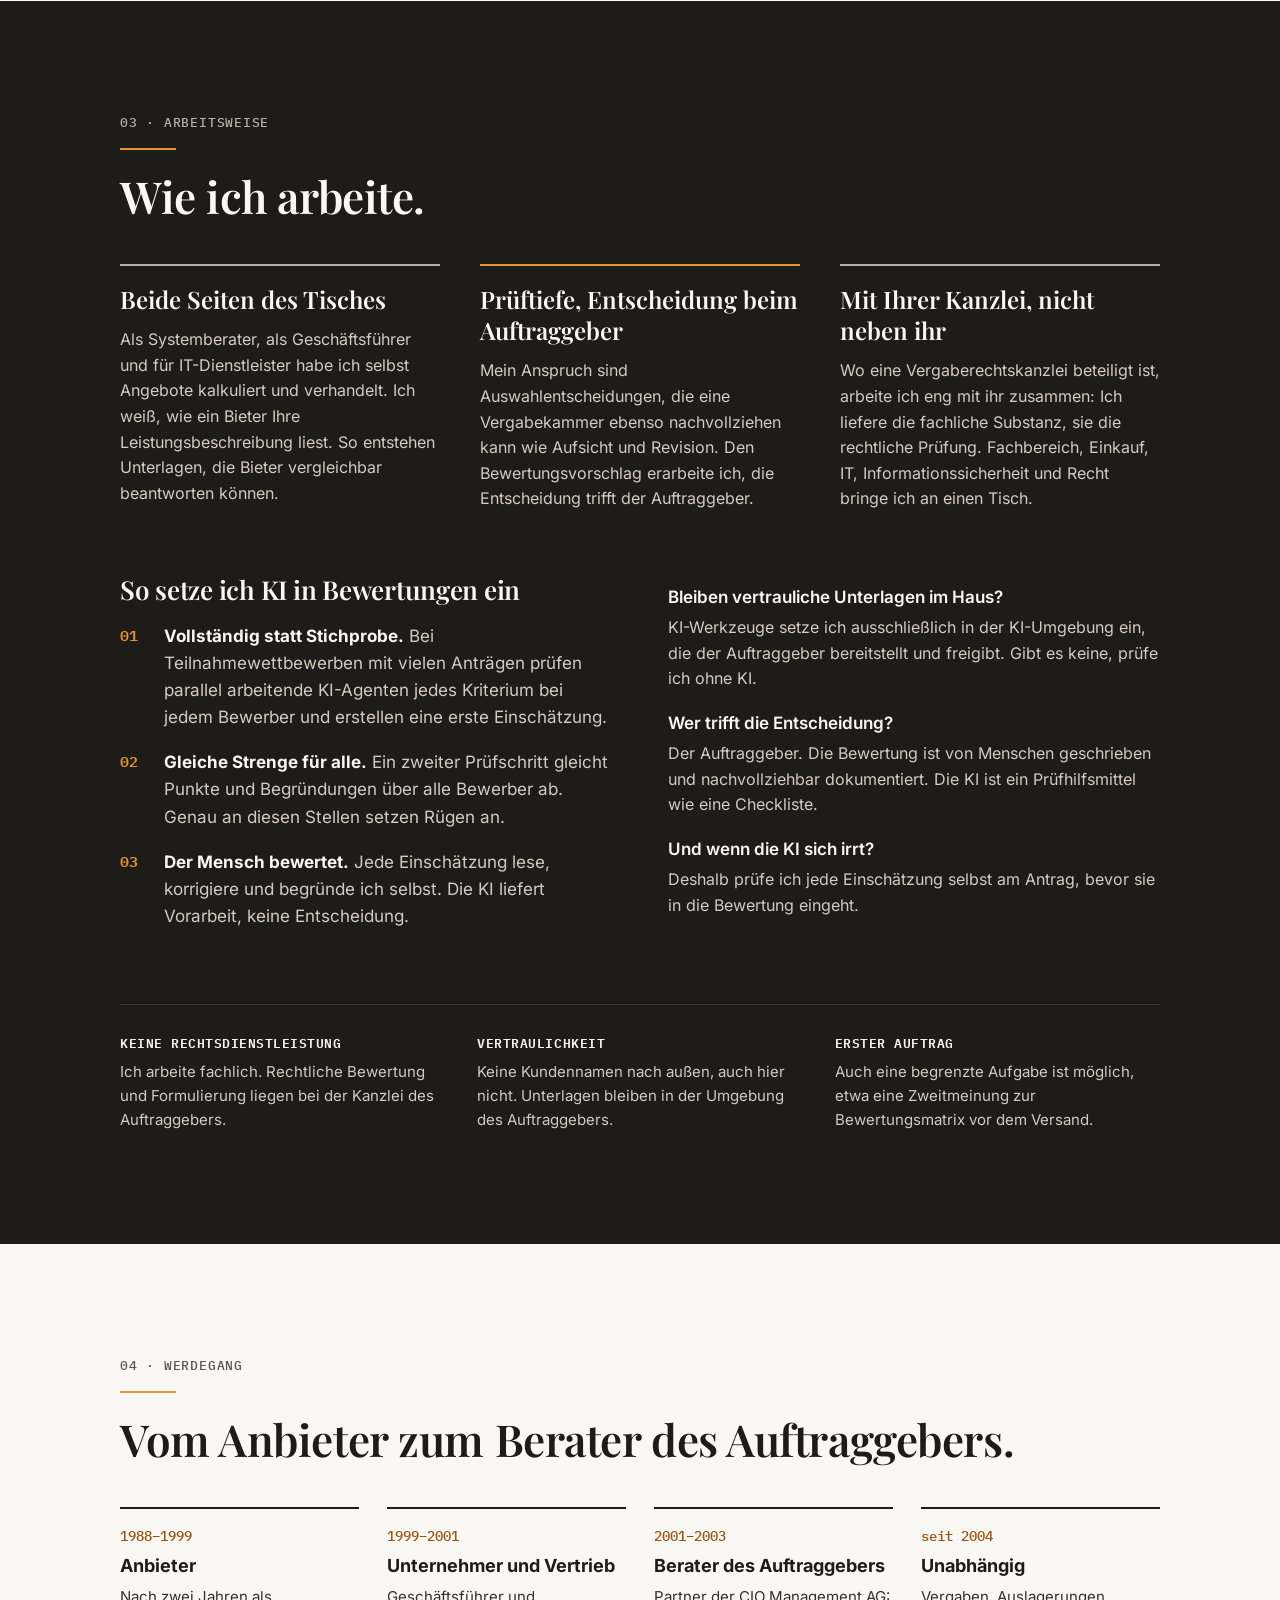
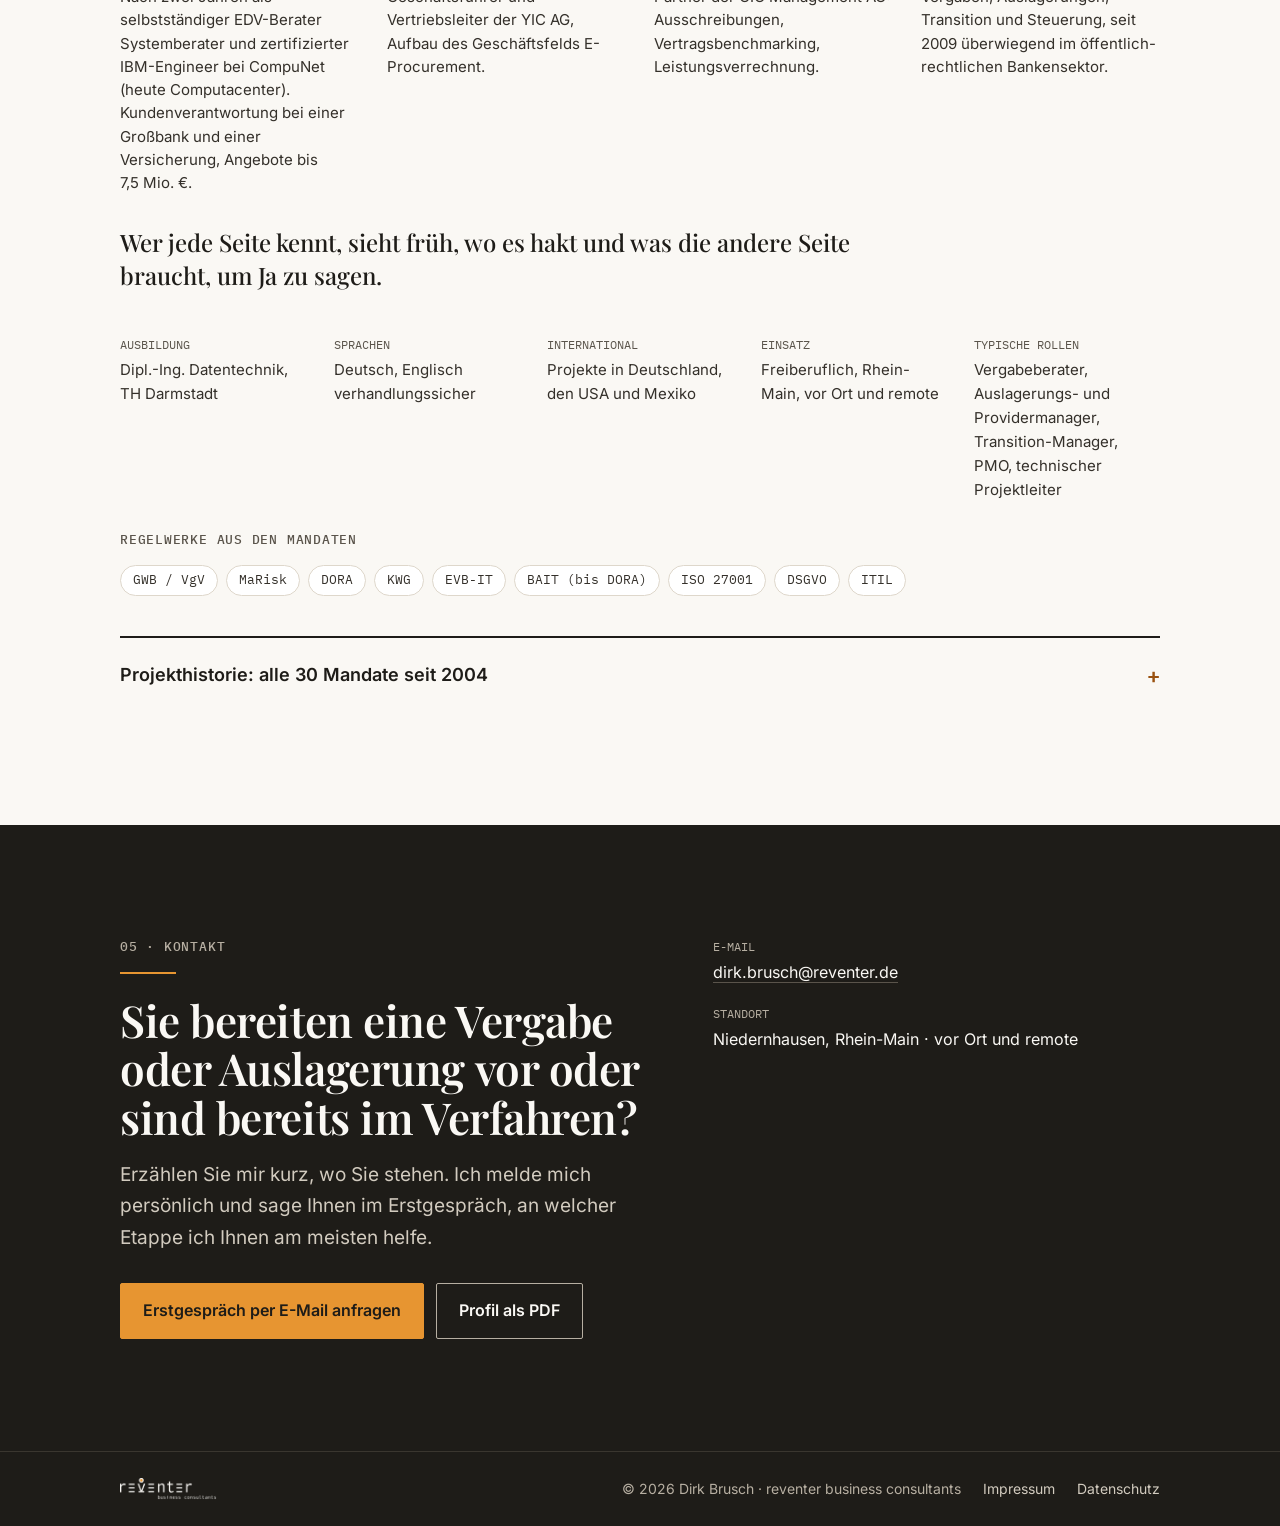
==== commit 1b5ec471: "Hero-Absatz: Satz zu Vergabe- und Aufsichtsrecht präzisiert (Website und Profil-PDF) Co-Authored-By:" ====
--- a/index.html
+++ b/index.html
@@ -82,7 +82,7 @@
       <div class="kicker">IT-Vergaben, Ausschreibungen und Auslagerungen <span class="o">im regulierten Finanzsektor</span></div>
       <h1 id="h1">Wo Vergaberecht auf Finanzaufsicht trifft.</h1>
       <p class="claim"><span class="dot"></span>Ich höre beim Zuschlag nicht auf.</p>
-      <p class="lead">Wenn ein Unternehmen der Finanzbranche seine IT neu vergibt oder auslagert, begleite ich das Verfahren fachlich von der Marktsondierung bis in die Steuerung des neuen Vertrags. Meine Unterlagen bilden vergaberechtliche und aufsichtliche Anforderungen von MaRisk bis DORA ab. Die rechtliche Prüfung liegt bei der Kanzlei des Auftraggebers.</p>
+      <p class="lead">Wenn ein Unternehmen der Finanzbranche seine IT neu vergibt oder auslagert, begleite ich das Verfahren fachlich von der Marktsondierung bis in die Steuerung des neuen Vertrags. Die Unterlagen, die ich dafür erstelle, bilden vergaberechtliche Anforderungen (GWB,&nbsp;VgV) ebenso ab wie aufsichtsrechtliche Vorgaben von MaRisk bis DORA. Die rechtliche Prüfung liegt bei der Kanzlei des Auftraggebers.</p>
       <div class="ctas">
         <a class="btn btn-primary" href="#kontakt"><span class="dot"></span>Erstgespräch anfragen</a>
         <a class="btn btn-ghost" href="Profil-Dirk-Brusch.pdf" download>Profil als PDF</a>
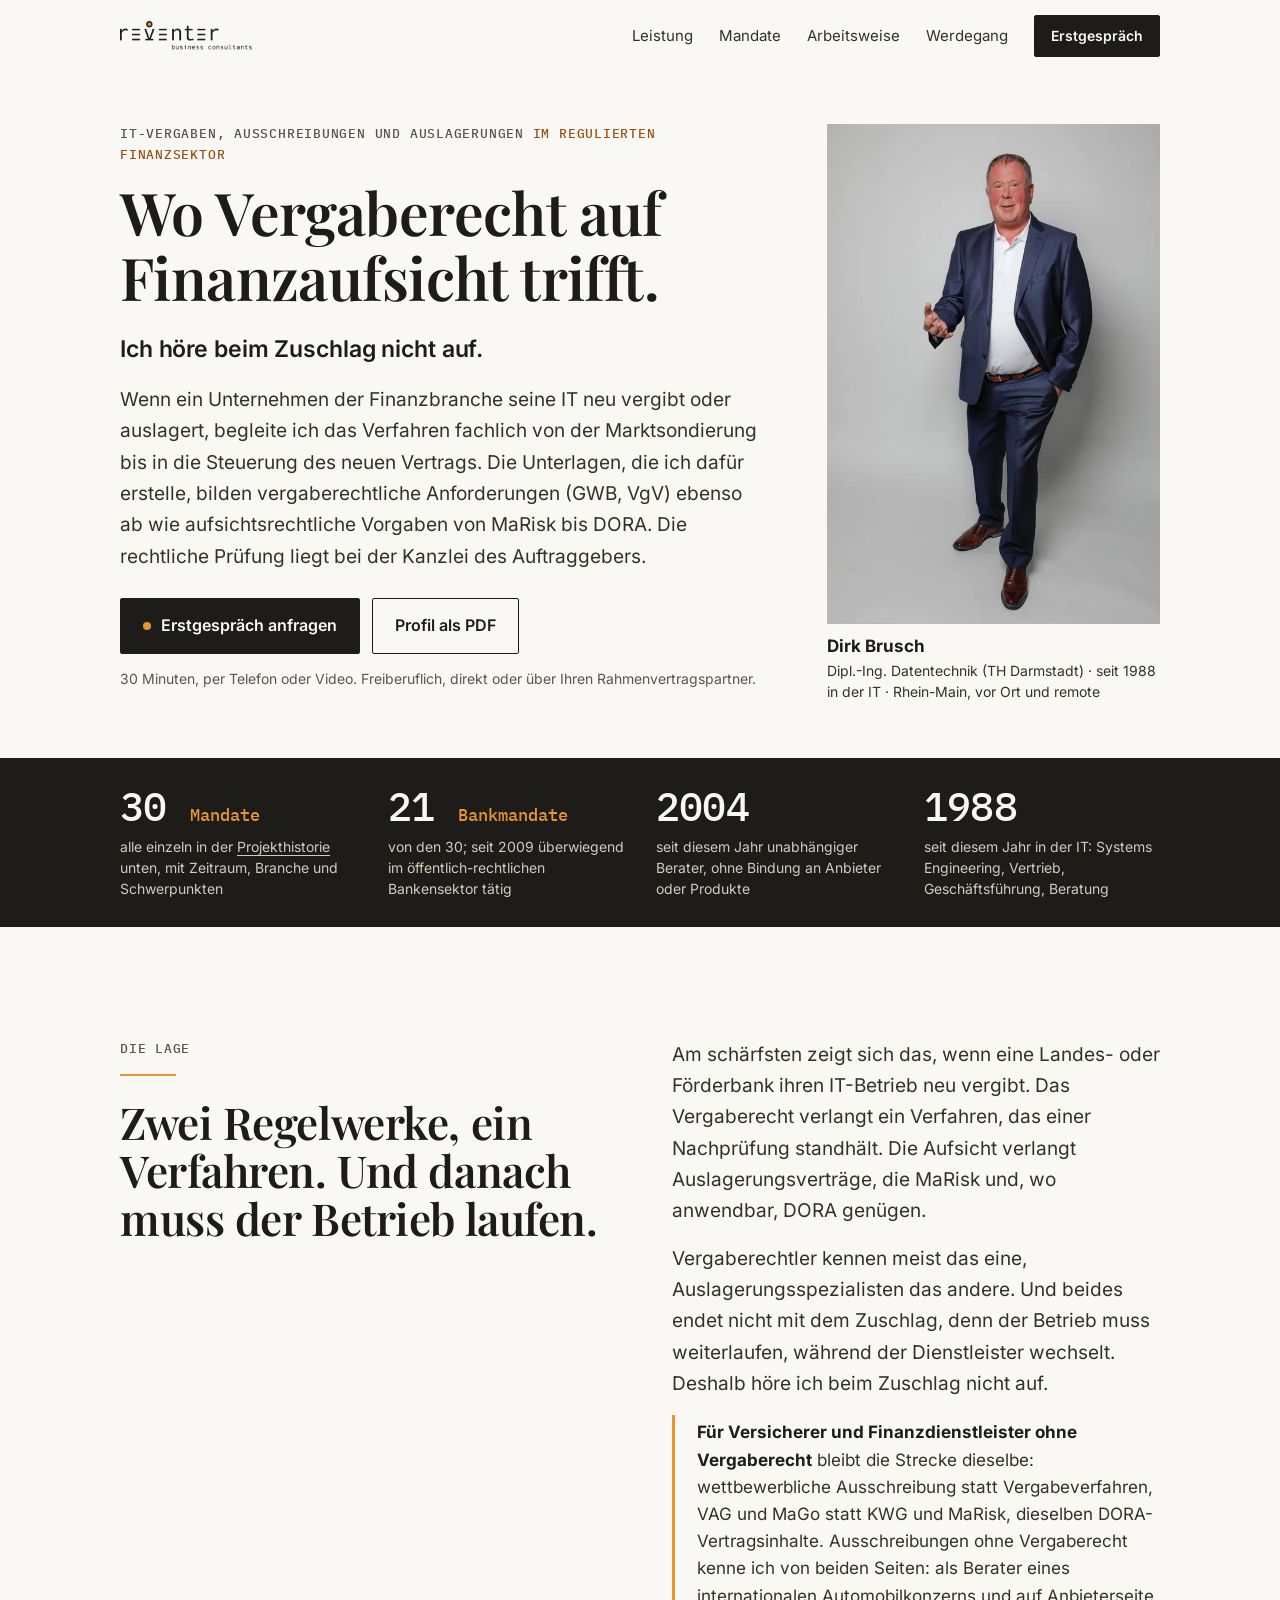
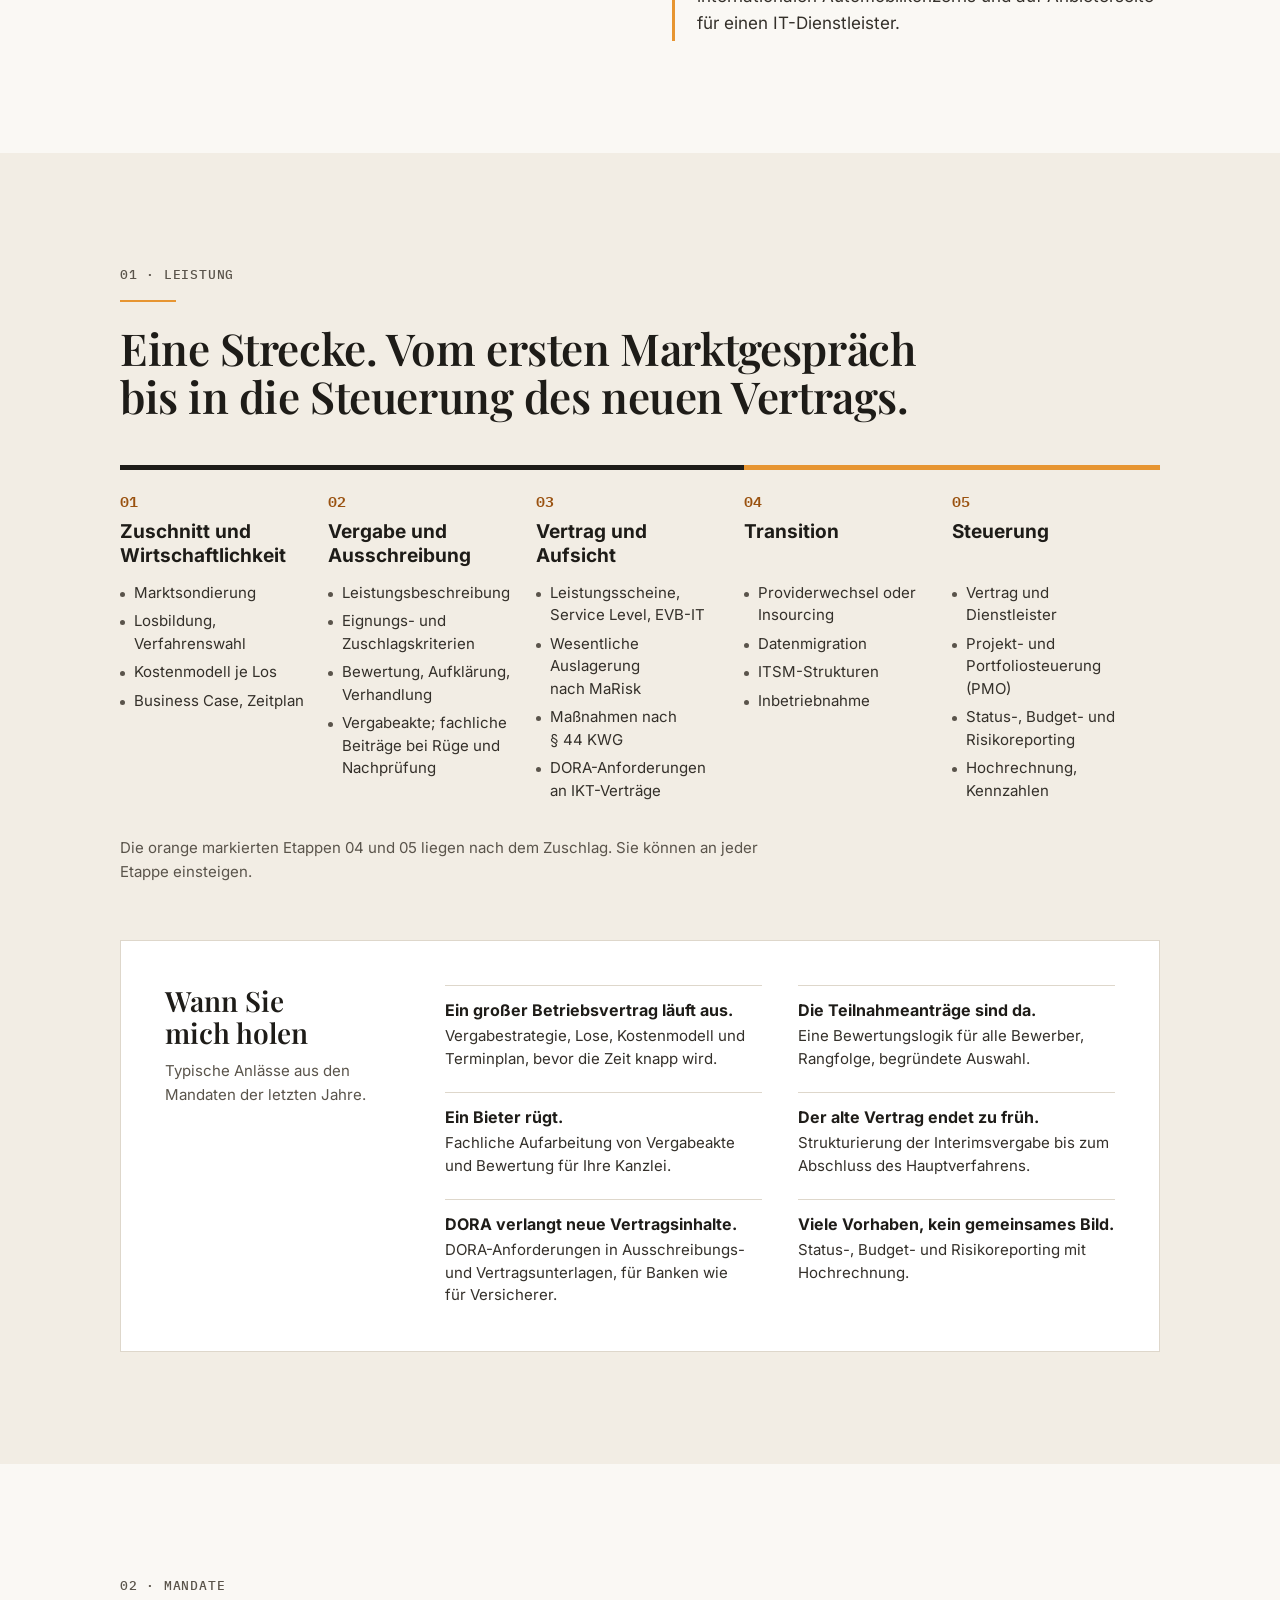
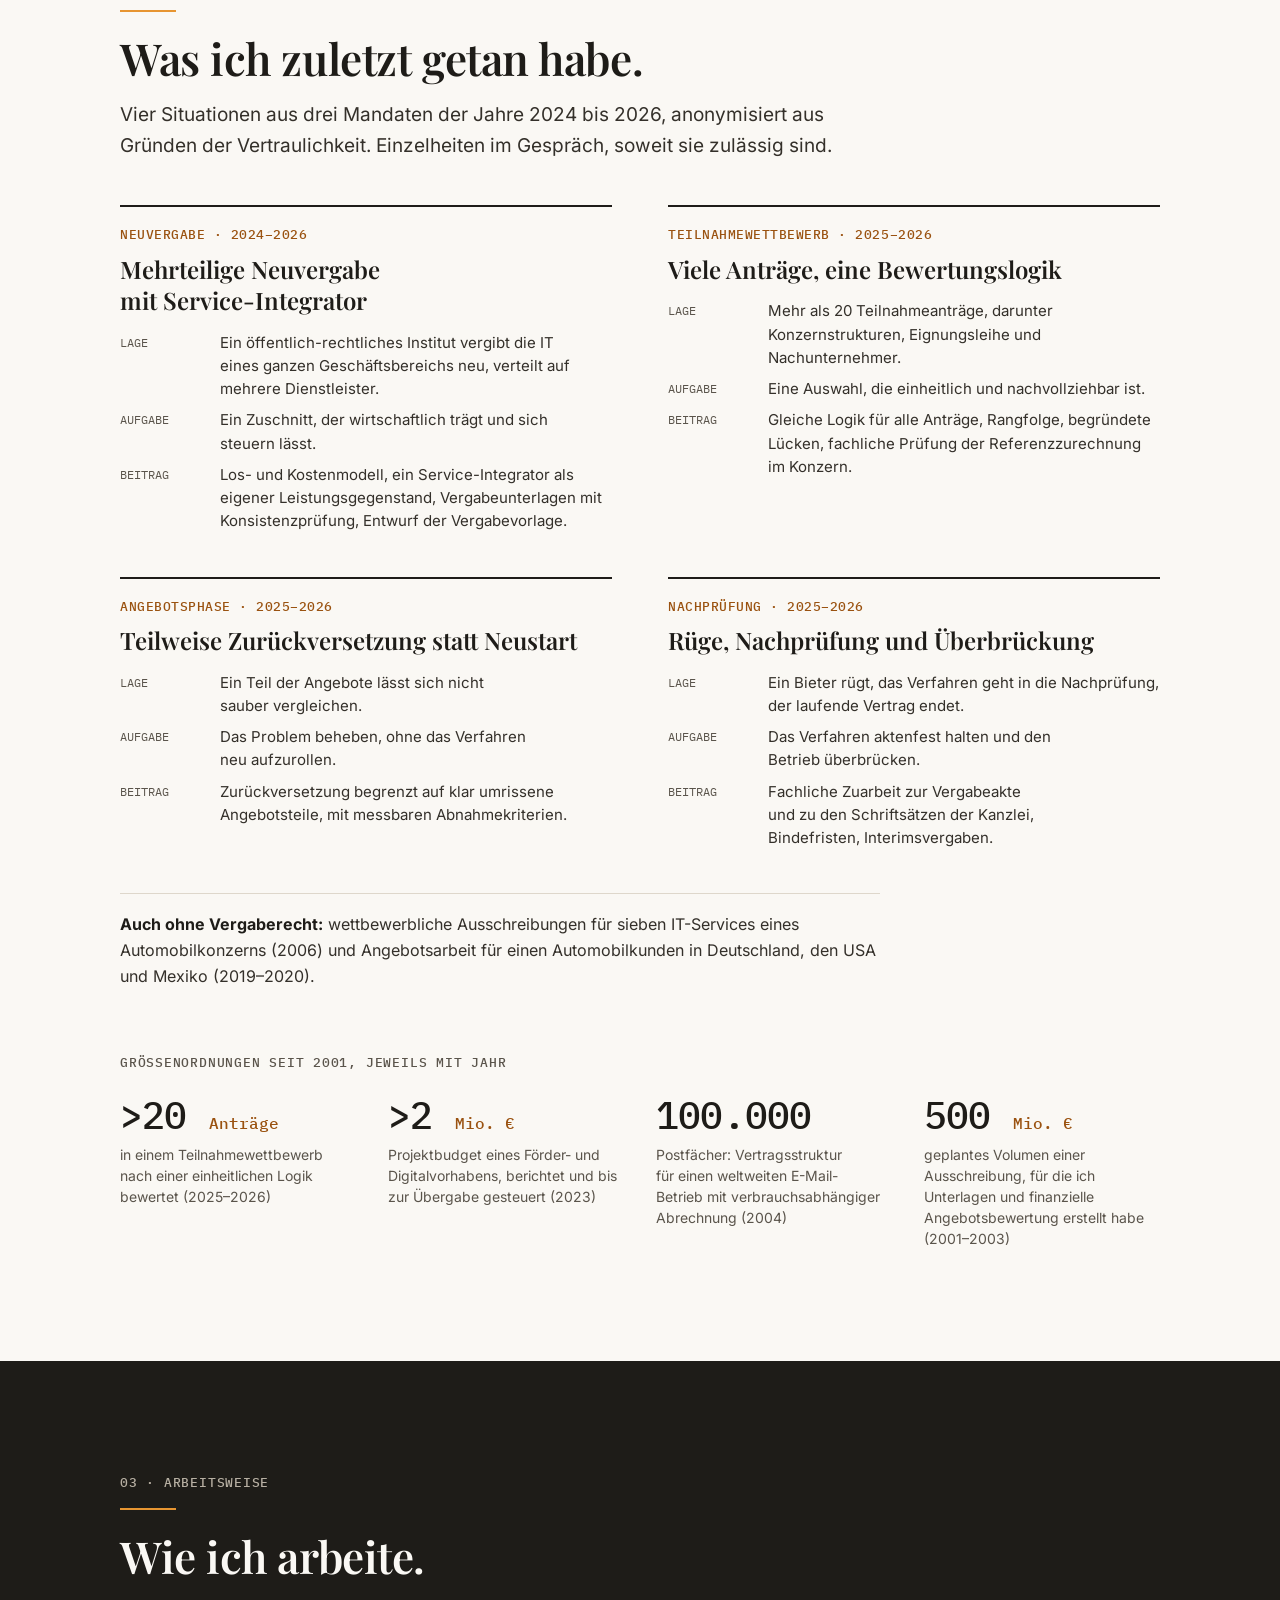
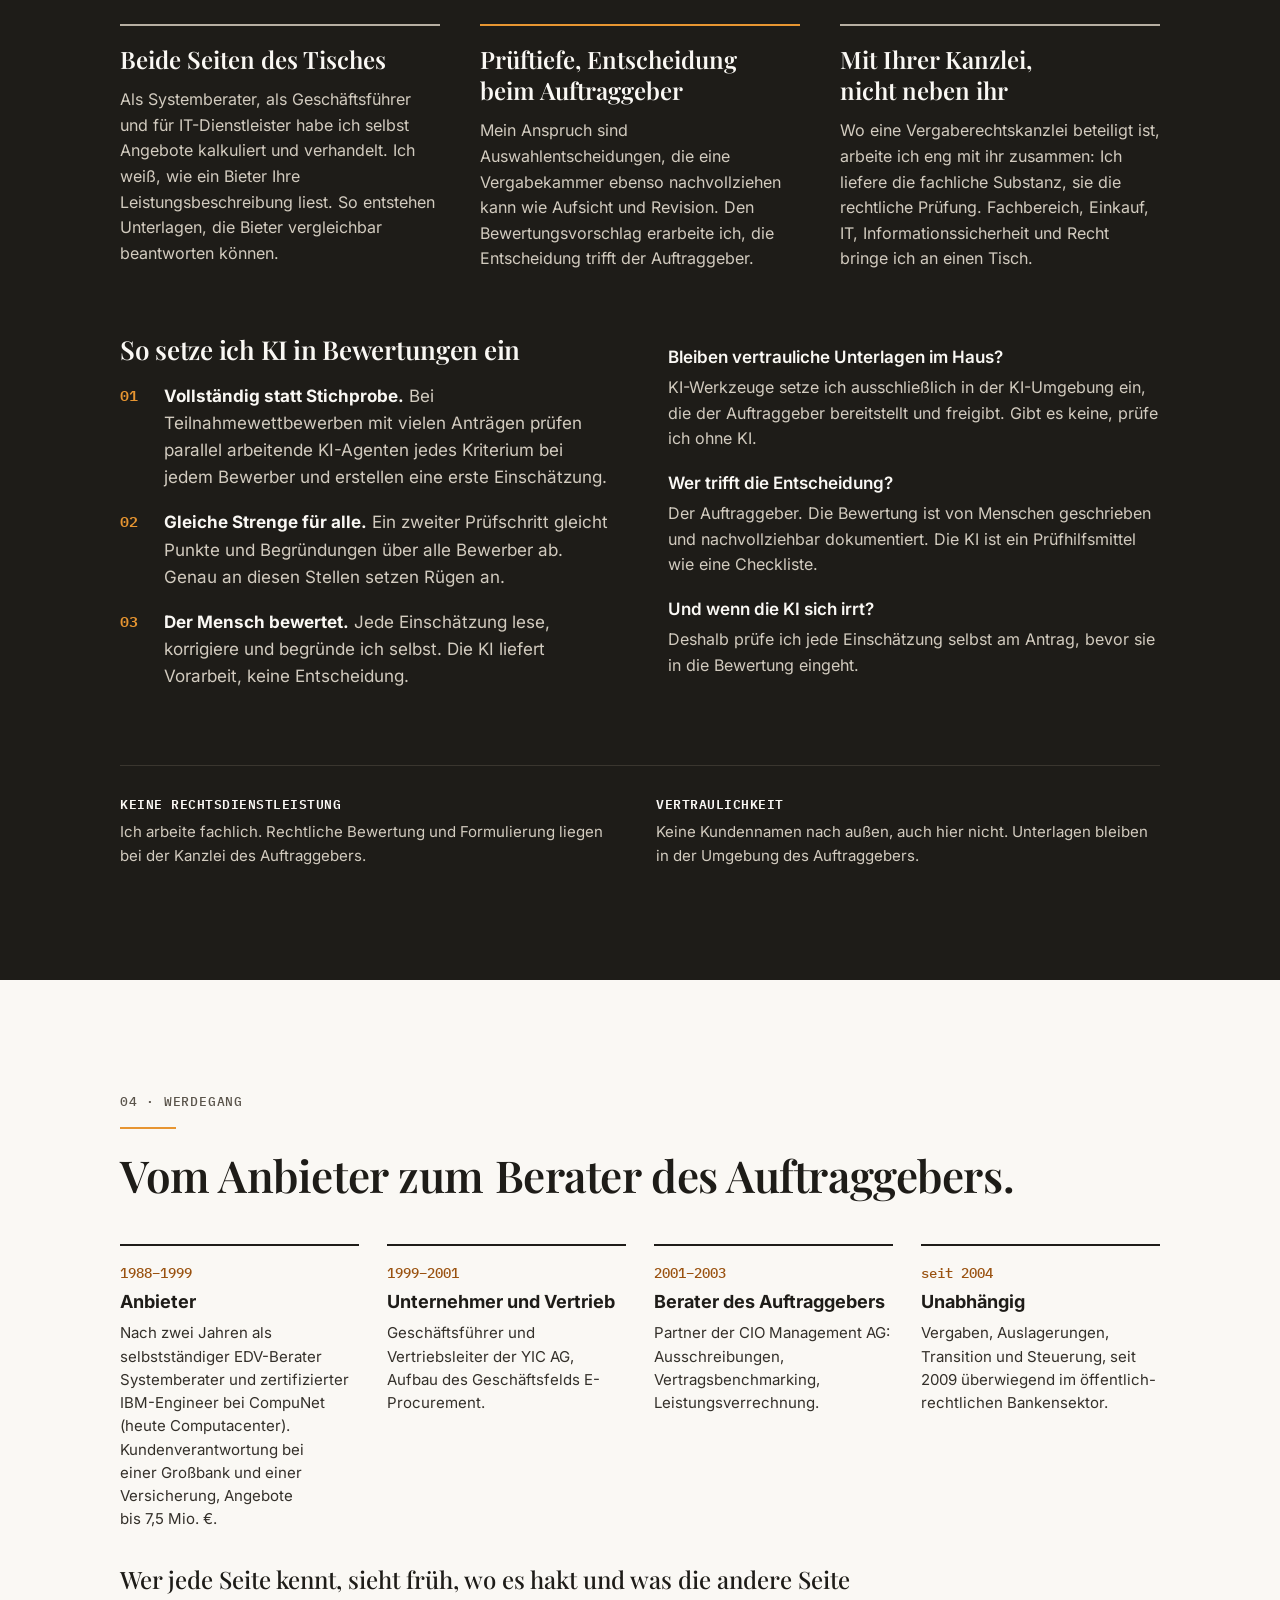
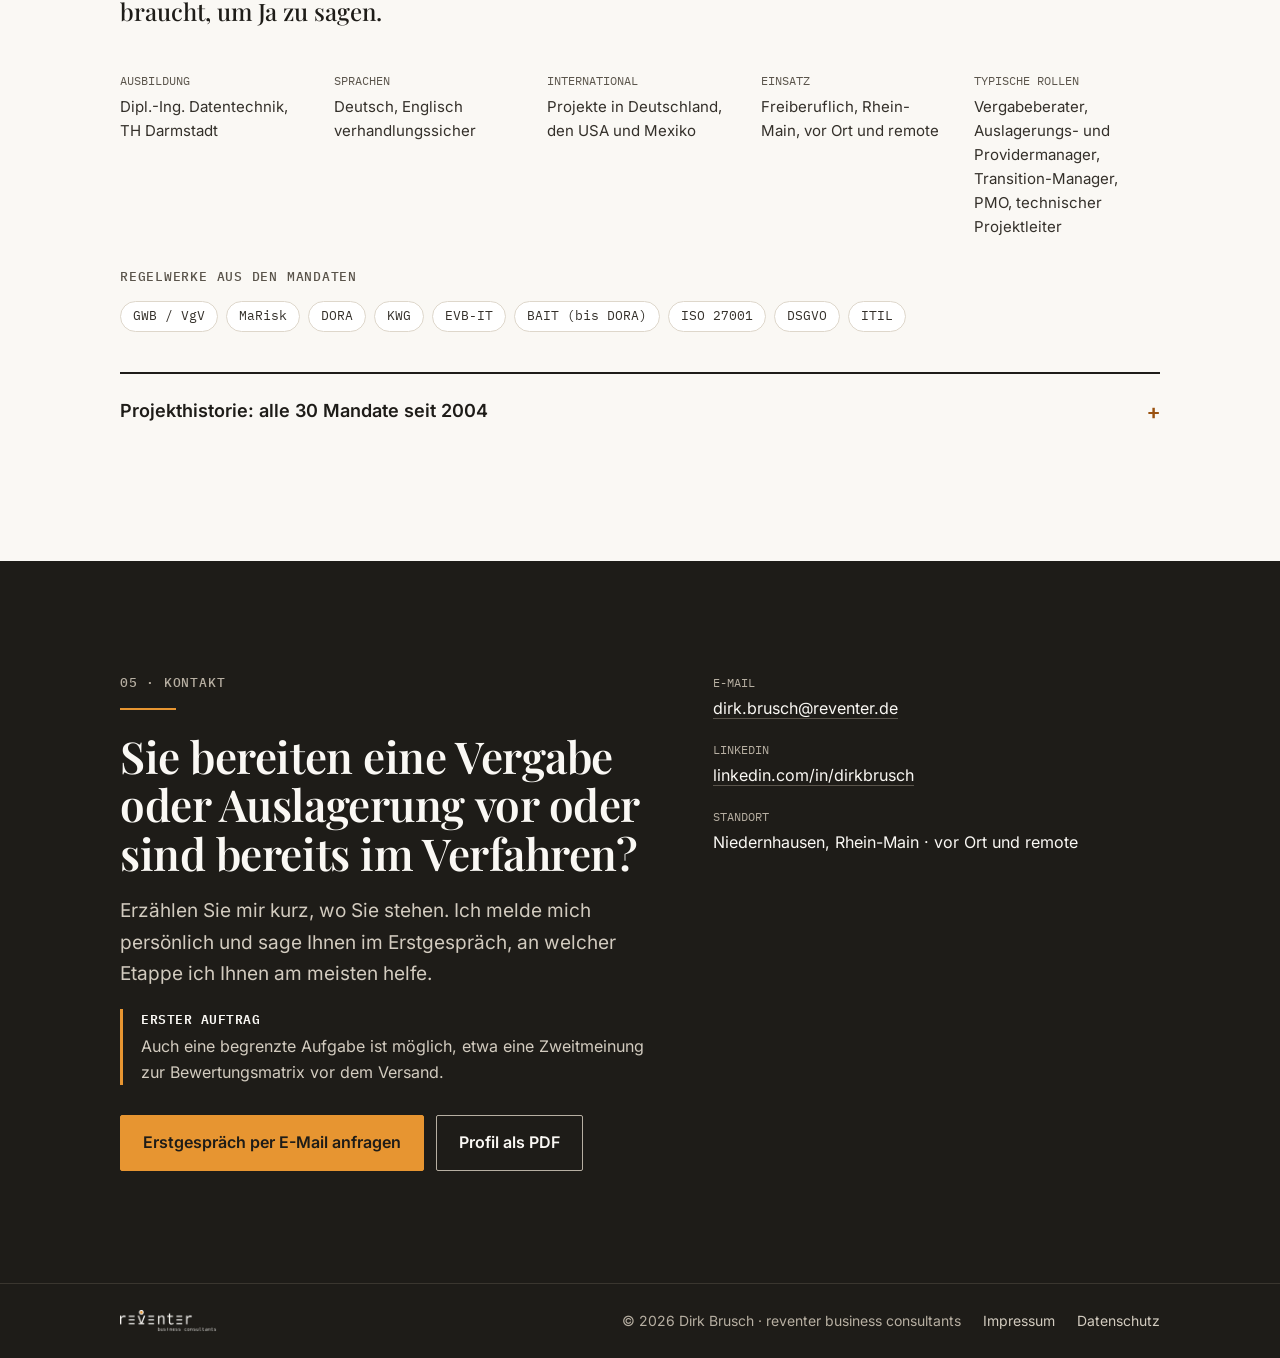
==== commit 8253d811: "Befunde aus dem Prüflauf umgesetzt: Share-Bild, Hero, Daten, 404, Bewegung - A1 Eigenes Vorschaubild" ====
--- a/index.html
+++ b/index.html
@@ -14,16 +14,18 @@
   <meta property="og:url" content="https://reventer.de/">
   <meta property="og:locale" content="de_DE">
   <meta property="og:site_name" content="reventer business consultants">
-  <meta property="og:image" content="https://reventer.de/img/portrait-dbr.jpg">
-  <meta property="og:image:width" content="1000">
-  <meta property="og:image:height" content="1500">
-  <meta property="og:image:alt" content="Porträt Dirk Brusch">
+  <meta property="og:image" content="https://reventer.de/img/share-reventer.jpg">
+  <meta property="og:image:type" content="image/jpeg">
+  <meta property="og:image:width" content="1200">
+  <meta property="og:image:height" content="630">
+  <meta property="og:image:alt" content="Dirk Brusch, reventer business consultants: Wo Vergaberecht auf Finanzaufsicht trifft.">
   <link rel="icon" href="img/favicon-32.png" sizes="32x32" type="image/png">
   <link rel="apple-touch-icon" href="img/favicon-180.png">
-  <meta name="twitter:card" content="summary">
+  <meta name="twitter:card" content="summary_large_image">
+  <meta name="theme-color" content="#FAF8F4">
   <link rel="preload" href="fonts/playfairdisplay-normal-latin.woff2" as="font" type="font/woff2" crossorigin>
   <link rel="preload" href="fonts/inter-latin.woff2" as="font" type="font/woff2" crossorigin>
-  <link rel="preload" as="image" imagesrcset="img/portrait-dbr-sm.webp 560w, img/portrait-dbr.webp 1000w" imagesizes="(max-width:820px) 90vw, 420px" type="image/webp" fetchpriority="high">
+  <link rel="preload" as="image" imagesrcset="img/portrait-dbr-sm.webp 560w, img/portrait-dbr.webp 1000w" imagesizes="(max-width:820px) 200px, 400px" type="image/webp" fetchpriority="high">
   <link rel="stylesheet" href="reventer.css">
   <script type="application/ld+json">
   {
@@ -39,7 +41,8 @@
         "knowsAbout": ["Öffentliche Vergabe", "GWB", "VgV", "IT-Ausschreibung", "Auslagerungsmanagement", "MaRisk", "DORA", "Transition Management", "Projektportfoliomanagement", "IT-Controlling"],
         "worksFor": {"@id": "https://reventer.de/#org"},
         "url": "https://reventer.de/",
-        "image": "https://reventer.de/img/portrait-dbr.jpg"
+        "image": "https://reventer.de/img/portrait-dbr.jpg",
+        "sameAs": ["https://www.linkedin.com/in/dirkbrusch"]
       },
       {
         "@type": "ProfessionalService",
@@ -50,7 +53,28 @@
         "founder": {"@id": "https://reventer.de/#person"},
         "areaServed": "DE",
         "address": {"@type": "PostalAddress", "addressLocality": "Niedernhausen", "addressRegion": "Hessen", "addressCountry": "DE"},
-        "email": "dirk.brusch@reventer.de"
+        "email": "dirk.brusch@reventer.de",
+        "hasOfferCatalog": {
+          "@type": "OfferCatalog",
+          "name": "Eine Strecke in fünf Etappen",
+          "itemListElement": [
+            {"@type": "Offer", "itemOffered": {"@type": "Service", "@id": "https://reventer.de/#etappe-1", "name": "Zuschnitt und Wirtschaftlichkeit", "description": "Marktsondierung, Losbildung und Verfahrenswahl, Kostenmodell je Los, Business Case und Zeitplan.", "provider": {"@id": "https://reventer.de/#org"}}},
+            {"@type": "Offer", "itemOffered": {"@type": "Service", "@id": "https://reventer.de/#etappe-2", "name": "Vergabe und Ausschreibung", "description": "Leistungsbeschreibung, Eignungs- und Zuschlagskriterien, Bewertung, Aufklärung und Verhandlung, Vergabeakte; fachliche Beiträge bei Rüge und Nachprüfung.", "provider": {"@id": "https://reventer.de/#org"}}},
+            {"@type": "Offer", "itemOffered": {"@type": "Service", "@id": "https://reventer.de/#etappe-3", "name": "Vertrag und Aufsicht", "description": "Leistungsscheine, Service Level, EVB-IT; wesentliche Auslagerung nach MaRisk, Maßnahmen nach § 44 KWG, DORA-Anforderungen an IKT-Verträge.", "provider": {"@id": "https://reventer.de/#org"}}},
+            {"@type": "Offer", "itemOffered": {"@type": "Service", "@id": "https://reventer.de/#etappe-4", "name": "Transition", "description": "Providerwechsel oder Insourcing, Datenmigration, ITSM-Strukturen, Inbetriebnahme.", "provider": {"@id": "https://reventer.de/#org"}}},
+            {"@type": "Offer", "itemOffered": {"@type": "Service", "@id": "https://reventer.de/#etappe-5", "name": "Steuerung", "description": "Vertrag und Dienstleister, Projekt- und Portfoliosteuerung (PMO), Status-, Budget- und Risikoreporting, Hochrechnung und Kennzahlen.", "provider": {"@id": "https://reventer.de/#org"}}}
+          ]
+        }
+      },
+      {
+        "@type": "FAQPage",
+        "@id": "https://reventer.de/#ki-fragen",
+        "about": "Einsatz von KI in Bewertungen",
+        "mainEntity": [
+          {"@type": "Question", "name": "Bleiben vertrauliche Unterlagen im Haus?", "acceptedAnswer": {"@type": "Answer", "text": "KI-Werkzeuge setze ich ausschließlich in der KI-Umgebung ein, die der Auftraggeber bereitstellt und freigibt. Gibt es keine, prüfe ich ohne KI."}},
+          {"@type": "Question", "name": "Wer trifft die Entscheidung?", "acceptedAnswer": {"@type": "Answer", "text": "Der Auftraggeber. Die Bewertung ist von Menschen geschrieben und nachvollziehbar dokumentiert. Die KI ist ein Prüfhilfsmittel wie eine Checkliste."}},
+          {"@type": "Question", "name": "Und wenn die KI sich irrt?", "acceptedAnswer": {"@type": "Answer", "text": "Deshalb prüfe ich jede Einschätzung selbst am Antrag, bevor sie in die Bewertung eingeht."}}
+        ]
       }
     ]
   }
@@ -81,7 +105,7 @@
     <div>
       <div class="kicker">IT-Vergaben, Ausschreibungen und Auslagerungen <span class="o">im regulierten Finanzsektor</span></div>
       <h1 id="h1">Wo Vergaberecht auf Finanzaufsicht trifft.</h1>
-      <p class="claim"><span class="dot"></span>Ich höre beim Zuschlag nicht auf.</p>
+      <p class="claim">Ich höre beim Zuschlag nicht auf.</p>
       <p class="lead">Wenn ein Unternehmen der Finanzbranche seine IT neu vergibt oder auslagert, begleite ich das Verfahren fachlich von der Marktsondierung bis in die Steuerung des neuen Vertrags. Die Unterlagen, die ich dafür erstelle, bilden vergaberechtliche Anforderungen (GWB,&nbsp;VgV) ebenso ab wie aufsichtsrechtliche Vorgaben von MaRisk bis DORA. Die rechtliche Prüfung liegt bei der Kanzlei des Auftraggebers.</p>
       <div class="ctas">
         <a class="btn btn-primary" href="#kontakt"><span class="dot"></span>Erstgespräch anfragen</a>
@@ -91,7 +115,7 @@
     </div>
     <figure class="portrait">
       <picture>
-        <source srcset="img/portrait-dbr-sm.webp 560w, img/portrait-dbr.webp 1000w" sizes="(max-width:820px) 90vw, 420px" type="image/webp">
+        <source srcset="img/portrait-dbr-sm.webp 560w, img/portrait-dbr.webp 1000w" sizes="(max-width:820px) 200px, 400px" type="image/webp">
         <img src="img/portrait-dbr.jpg" alt="Dirk Brusch im dunkelblauen Anzug" width="1000" height="1500" fetchpriority="high">
       </picture>
       <figcaption><b>Dirk Brusch</b>Dipl.-Ing. Datentechnik (TH Darmstadt) · seit 1988 in der IT · Rhein-Main, vor Ort und remote</figcaption>
@@ -99,10 +123,10 @@
   </div>
   <div class="facts">
     <div class="wrap">
+      <div><div class="n">30 <small>Mandate</small></div><p>alle einzeln in der <a href="#historie" class="to-hist">Projekthistorie</a> unten, mit Zeitraum, Branche und Schwerpunkten</p></div>
+      <div><div class="n">21 <small>Bankmandate</small></div><p>von den 30; seit 2009 überwiegend im öffentlich-rechtlichen Bankensektor tätig</p></div>
+      <div><div class="n">2004</div><p>seit diesem Jahr unabhängiger Berater, ohne Bindung an Anbieter oder Produkte</p></div>
       <div><div class="n">1988</div><p>seit diesem Jahr in der IT: Systems Engineering, Vertrieb, Geschäftsführung, Beratung</p></div>
-      <div><div class="n">2004</div><p>seit diesem Jahr unabhängiger Berater, ohne Bindung an Anbieter oder Produkte</p></div>
-      <div><div class="n">2009</div><p>seit diesem Jahr überwiegend für Institute des öffentlich-rechtlichen Bankensektors</p></div>
-      <div><div class="n">30 <small>Mandate</small></div><p>als unabhängiger Berater, alle einzeln in der <a href="#historie" class="to-hist">Projekthistorie</a> unten</p></div>
     </div>
   </div>
 </section>
@@ -118,7 +142,7 @@
     <div>
       <p class="lead">Am schärfsten zeigt sich das, wenn eine Landes- oder Förderbank ihren IT-Betrieb neu vergibt. Das Vergaberecht verlangt ein Verfahren, das einer Nachprüfung standhält. Die Aufsicht verlangt Auslagerungsverträge, die MaRisk und, wo anwendbar, DORA genügen.</p>
       <p class="lead">Vergaberechtler kennen meist das eine, Auslagerungsspezialisten das andere. Und beides endet nicht mit dem Zuschlag, denn der Betrieb muss weiterlaufen, während der Dienstleister wechselt. Deshalb höre ich beim Zuschlag nicht auf.</p>
-      <p class="ins" style="margin-top:28px"><b>Für Versicherer und Finanzdienstleister ohne Vergaberecht</b> bleibt die Strecke dieselbe: wettbewerbliche Ausschreibung statt Vergabeverfahren, VAG und MaGo statt KWG und MaRisk, dieselben DORA-Vertragsinhalte. Ausschreibungen ohne Vergaberecht kenne ich von beiden Seiten: als Berater eines internationalen Automobilkonzerns und auf Anbieterseite für einen IT-Dienstleister.</p>
+      <p class="ins"><b>Für Versicherer und Finanzdienstleister ohne Vergaberecht</b> bleibt die Strecke dieselbe: wettbewerbliche Ausschreibung statt Vergabeverfahren, VAG und MaGo statt KWG und MaRisk, dieselben DORA-Vertragsinhalte. Ausschreibungen ohne Vergaberecht kenne ich von beiden Seiten: als Berater eines internationalen Automobilkonzerns und auf Anbieterseite für einen IT-Dienstleister.</p>
     </div>
   </div>
 </section>
@@ -129,19 +153,19 @@
     <div class="kicker">01 · Leistung</div>
     <div class="rule"></div>
     <h2 id="h-strecke">Eine Strecke. Vom ersten Marktgespräch bis in die Steuerung des neuen Vertrags.</h2>
-    <div class="stages">
-      <div class="stage"><div class="bar"></div><div class="no">01</div><h3>Zuschnitt und Wirtschaftlichkeit</h3>
+    <div class="stages" id="etappen">
+      <div class="stage" id="etappe-1"><div class="bar"></div><div class="no">01</div><h3>Zuschnitt und Wirtschaftlichkeit</h3>
         <ul><li>Marktsondierung</li><li>Losbildung, Verfahrenswahl</li><li>Kostenmodell je Los</li><li>Business Case, Zeitplan</li></ul></div>
-      <div class="stage"><div class="bar"></div><div class="no">02</div><h3>Vergabe und Ausschreibung</h3>
+      <div class="stage" id="etappe-2"><div class="bar"></div><div class="no">02</div><h3>Vergabe und Ausschreibung</h3>
         <ul><li>Leistungsbeschreibung</li><li>Eignungs- und Zuschlagskriterien</li><li>Bewertung, Aufklärung, Verhandlung</li><li>Vergabeakte; fachliche Beiträge bei Rüge und Nachprüfung</li></ul></div>
-      <div class="stage"><div class="bar"></div><div class="no">03</div><h3>Vertrag und Aufsicht</h3>
+      <div class="stage" id="etappe-3"><div class="bar"></div><div class="no">03</div><h3>Vertrag und Aufsicht</h3>
         <ul><li>Leistungsscheine, Service Level, EVB-IT</li><li>Wesentliche Auslagerung nach MaRisk</li><li>Maßnahmen nach §&nbsp;44&nbsp;KWG</li><li>DORA-Anforderungen an IKT-Verträge</li></ul></div>
-      <div class="stage after"><div class="bar"></div><div class="no">04</div><h3>Transition</h3>
+      <div class="stage after" id="etappe-4"><div class="bar"></div><div class="no">04</div><h3>Transition</h3>
         <ul><li>Providerwechsel oder Insourcing</li><li>Datenmigration</li><li>ITSM-Strukturen</li><li>Inbetriebnahme</li></ul></div>
-      <div class="stage after"><div class="bar"></div><div class="no">05</div><h3>Steuerung</h3>
+      <div class="stage after" id="etappe-5"><div class="bar"></div><div class="no">05</div><h3>Steuerung</h3>
         <ul><li>Vertrag und Dienstleister</li><li>Projekt- und Portfoliosteuerung (PMO)</li><li>Status-, Budget- und Risikoreporting</li><li>Hochrechnung, Kennzahlen</li></ul></div>
     </div>
-    <p class="legend"><span class="dot"></span>Die orange markierten Etappen 04 und 05 liegen nach dem Zuschlag. Sie können an jeder Etappe einsteigen.</p>
+    <p class="legend">Die orange markierten Etappen 04 und 05 liegen nach dem Zuschlag. Sie können an jeder Etappe einsteigen.</p>
 
     <div class="when">
       <div><h3>Wann Sie mich holen</h3><p class="sub">Typische Anlässe aus den Mandaten der letzten Jahre.</p></div>
@@ -163,7 +187,7 @@
     <div class="kicker">02 · Mandate</div>
     <div class="rule"></div>
     <h2 id="h-mandate">Was ich zuletzt getan habe.</h2>
-    <p class="lead" style="margin-top:16px">Vier Situationen aus drei Mandaten der Jahre 2024 bis 2026, anonymisiert aus Gründen der Vertraulichkeit. Einzelheiten im Gespräch, soweit sie zulässig sind.</p>
+    <p class="lead intro">Vier Situationen aus drei Mandaten der Jahre 2024 bis 2026, anonymisiert aus Gründen der Vertraulichkeit. Einzelheiten im Gespräch, soweit sie zulässig sind.</p>
     <div class="cases">
       <article class="case"><div class="tag">Neuvergabe · 2024–2026</div><h3>Mehrteilige Neuvergabe mit Service-Integrator</h3>
         <dl><dt>Lage</dt><dd>Ein öffentlich-rechtliches Institut vergibt die IT eines ganzen Geschäftsbereichs neu, verteilt auf mehrere Dienstleister.</dd>
@@ -182,7 +206,7 @@
         <dt>Aufgabe</dt><dd>Das Verfahren aktenfest halten und den Betrieb überbrücken.</dd>
         <dt>Beitrag</dt><dd>Fachliche Zuarbeit zur Vergabeakte und zu den Schriftsätzen der Kanzlei, Bindefristen, Interimsvergaben.</dd></dl></article>
     </div>
-    <p class="also"><span class="dot"></span><span><b>Auch ohne Vergaberecht:</b> wettbewerbliche Ausschreibungen für sieben IT-Services eines Automobilkonzerns (2006) und Angebotsarbeit für einen Automobilkunden in Deutschland, den USA und Mexiko (2019–2020).</span></p>
+    <p class="also"><span><b>Auch ohne Vergaberecht:</b> wettbewerbliche Ausschreibungen für sieben IT-Services eines Automobilkonzerns (2006) und Angebotsarbeit für einen Automobilkunden in Deutschland, den USA und Mexiko (2019–2020).</span></p>
 
     <div class="numbers">
       <div class="kicker">Größenordnungen seit 2001, jeweils mit Jahr</div>
@@ -210,8 +234,8 @@
 
     <div class="ki">
       <div>
-        <h3 class="serif" style="font-size:26px">So setze ich KI in Bewertungen ein</h3>
-        <ol style="margin-top:18px">
+        <h3 class="serif ki-title">So setze ich KI in Bewertungen ein</h3>
+        <ol>
           <li><b>Vollständig statt Stichprobe.</b> Bei Teilnahmewettbewerben mit vielen Anträgen prüfen parallel arbeitende KI-Agenten jedes Kriterium bei jedem Bewerber und erstellen eine erste Einschätzung.</li>
           <li><b>Gleiche Strenge für alle.</b> Ein zweiter Prüfschritt gleicht Punkte und Begründungen über alle Bewerber ab. Genau an diesen Stellen setzen Rügen an.</li>
           <li><b>Der Mensch bewertet.</b> Jede Einschätzung lese, korrigiere und begründe ich selbst. Die KI liefert Vorarbeit, keine Entscheidung.</li>
@@ -230,7 +254,6 @@
     <div class="frame">
       <div><b>Keine Rechtsdienstleistung</b>Ich arbeite fachlich. Rechtliche Bewertung und Formulierung liegen bei der Kanzlei des Auftraggebers.</div>
       <div><b>Vertraulichkeit</b>Keine Kundennamen nach außen, auch hier nicht. Unterlagen bleiben in der Umgebung des Auftraggebers.</div>
-      <div><b>Erster Auftrag</b>Auch eine begrenzte Aufgabe ist möglich, etwa eine Zweitmeinung zur Bewertungsmatrix vor dem Versand.</div>
     </div>
   </div>
 </section>
@@ -261,7 +284,7 @@
 
     <details class="history" id="historie">
       <summary>Projekthistorie: alle 30 Mandate seit 2004 <span class="plus" aria-hidden="true">+</span></summary>
-      <div style="overflow-x:auto">
+      <div class="table-scroll">
       <table class="ph" role="table">
         <thead role="rowgroup"><tr role="row"><th role="columnheader">Zeitraum</th><th role="columnheader">Branche</th><th role="columnheader">Mandat</th><th role="columnheader">Schwerpunkte</th></tr></thead>
         <tbody role="rowgroup">
@@ -315,6 +338,7 @@
       <div class="rule"></div>
       <h2 id="h-kontakt">Sie bereiten eine Vergabe oder Auslagerung vor oder sind bereits im Verfahren?</h2>
       <p class="lead">Erzählen Sie mir kurz, wo Sie stehen. Ich melde mich persönlich und sage Ihnen im Erstgespräch, an welcher Etappe ich Ihnen am meisten helfe.</p>
+      <p class="first-job"><b>Erster Auftrag</b>Auch eine begrenzte Aufgabe ist möglich, etwa eine Zweitmeinung zur Bewertungsmatrix vor dem Versand.</p>
       <div class="ctas">
         <a class="btn btn-primary" href="mailto:dirk.brusch@reventer.de?subject=Erstgespr%C3%A4ch">Erstgespräch per E-Mail anfragen</a>
         <a class="btn btn-ghost" href="Profil-Dirk-Brusch.pdf" download>Profil als PDF</a>
@@ -322,6 +346,7 @@
     </div>
     <dl>
       <dt>E-Mail</dt><dd><a href="mailto:dirk.brusch@reventer.de">dirk.brusch@reventer.de</a></dd>
+      <dt>LinkedIn</dt><dd><a href="https://www.linkedin.com/in/dirkbrusch" rel="me noopener" target="_blank">linkedin.com/in/dirkbrusch</a></dd>
       <dt>Standort</dt><dd>Niedernhausen, Rhein-Main · vor Ort und remote</dd>
     </dl>
   </div>
@@ -330,7 +355,7 @@
 
 <footer class="site-foot">
   <div class="wrap">
-    <img src="img/reventer-logo-light.png" alt="reventer business consultants" width="420" height="95">
+    <img src="img/reventer-logo-light.png" alt="reventer business consultants" width="420" height="95" loading="lazy" decoding="async">
     <div class="foot-meta"><span>© 2026 Dirk Brusch · reventer business consultants</span><span class="foot-links"><a href="impressum.html">Impressum</a><a href="datenschutz.html">Datenschutz</a></span></div>
   </div>
 </footer>
@@ -346,6 +371,20 @@
   document.addEventListener('keydown',function(e){if(e.key==='Escape'&&nav.classList.contains('open')){closeNav();btn.focus()}});
   document.addEventListener('click',function(e){if(nav.classList.contains('open')&&!nav.contains(e.target)&&!btn.contains(e.target)){closeNav()}});
   var hist=document.getElementById('historie');document.querySelectorAll('a[href="#historie"]').forEach(function(a){a.addEventListener('click',function(){hist.open=true})});
+  function openHist(){if(location.hash==='#historie'&&!hist.open){hist.open=true;hist.scrollIntoView()}}
+  window.addEventListener('hashchange',openHist);openHist();
+  if(!('IntersectionObserver' in window))return;
+  /* Navigation: aktuelle Sektion markieren */
+  var links={};nav.querySelectorAll('a[href^="#"]:not(.btn)').forEach(function(a){links[a.getAttribute('href').slice(1)]=a});
+  var spy=new IntersectionObserver(function(es){es.forEach(function(e){var a=links[e.target.id];if(!a)return;if(e.isIntersecting){Object.keys(links).forEach(function(k){links[k].removeAttribute('aria-current')});a.setAttribute('aria-current','location')}else{a.removeAttribute('aria-current')}})},{rootMargin:'-45% 0px -50% 0px'});
+  Object.keys(links).forEach(function(id){var s=document.getElementById(id);if(s)spy.observe(s)});
+  /* Etappen 04 und 05: einmal in Orange einzeichnen, wenn die Strecke erreicht wird */
+  var st=document.getElementById('etappen');
+  if(st&&!window.matchMedia('(prefers-reduced-motion: reduce)').matches&&st.getBoundingClientRect().top>window.innerHeight){
+    st.classList.add('anim');
+    var io=new IntersectionObserver(function(es){if(es[0].isIntersecting){st.classList.add('go');io.disconnect()}},{threshold:.5});
+    io.observe(st);
+  }
 })();
 </script>
 </body>
--- a/reventer.css
+++ b/reventer.css
@@ -23,7 +23,8 @@
 .skip:focus{left:8px;top:8px}
 :focus-visible{outline:2px solid var(--ink);outline-offset:3px}
 .dark :focus-visible,.site-foot :focus-visible{outline-color:var(--orange)}
-h1,h2{text-wrap:balance}
+h1,h2,h3{text-wrap:balance}
+p,dd,li{text-wrap:pretty}
 
 .kicker{font-family:var(--mono);font-size:13px;letter-spacing:.06em;text-transform:uppercase;font-weight:500;color:var(--muted)}
 .kicker .o{color:var(--orange-text)}
@@ -59,25 +60,27 @@
 .nav{display:flex;align-items:center;gap:26px}
 .nav a{font-size:15px;text-decoration:none;color:var(--ink-2)}
 .nav a:hover{color:var(--ink)}
+.nav a[aria-current]{color:var(--ink);text-decoration:underline;text-decoration-thickness:2px;text-underline-offset:8px}
 .nav .btn{padding:9px 16px;font-size:14px}
 .nav .btn-primary,.nav .btn-primary:hover{color:var(--paper)}
 .menu-btn{display:none;background:none;border:0;width:44px;height:44px;cursor:pointer}
 .menu-btn span{display:block;width:22px;height:2px;background:var(--ink);margin:5px auto}
 
 /* Hero */
-.hero{padding:clamp(40px,7vw,88px) 0 0}
-.hero-grid{display:grid;grid-template-columns:minmax(0,1.5fr) minmax(0,1fr);gap:clamp(32px,5vw,72px);align-items:center}
-.hero h1{font-size:clamp(40px,5.6vw,68px);margin-top:16px}
-.hero .claim{display:flex;align-items:center;gap:14px;margin-top:28px;font-size:clamp(19px,1.9vw,23px);font-weight:600;letter-spacing:-.005em}
+.hero{padding:clamp(28px,4vw,56px) 0 0}
+/* Hero-Zuschnitt: Hauptbutton und Zahlenleiste möglichst im ersten Bildschirm; das Porträt richtet sich nach der Bildschirmhöhe */
+.hero-grid{display:grid;grid-template-columns:minmax(0,1fr) auto;gap:clamp(32px,5vw,64px);align-items:start}
+.hero h1{font-size:clamp(40px,4.6vw,60px);margin-top:14px}
+.hero .claim{margin-top:22px;font-size:clamp(19px,1.9vw,23px);font-weight:600;letter-spacing:-.005em}
 .hero .lead{margin-top:16px}
-.hero .ctas{display:flex;flex-wrap:wrap;gap:12px;margin-top:32px}
+.hero .ctas{display:flex;flex-wrap:wrap;gap:12px;margin-top:26px}
 .hero .note{margin-top:14px;font-size:14px;color:var(--muted)}
-.portrait{position:relative}
+.portrait{position:relative;width:clamp(260px,calc((100svh - 400px)*.6667),400px)}
 .portrait picture img{width:100%;aspect-ratio:2/3;object-fit:cover;object-position:50% 50%;background:#b4b4b2}
-.portrait figcaption{margin-top:14px;font-size:15px;color:var(--ink-2);line-height:1.5}
-.portrait figcaption b{display:block;font-size:19px;color:var(--ink)}
-.facts{margin-top:clamp(48px,7vw,80px);background:var(--ink);color:var(--paper)}
-.facts .wrap{display:grid;grid-template-columns:repeat(4,minmax(0,1fr));gap:32px;padding-top:36px;padding-bottom:36px}
+.portrait figcaption{margin-top:10px;font-size:14px;color:var(--ink-2);line-height:1.5}
+.portrait figcaption b{display:block;font-size:17px;color:var(--ink)}
+.facts{margin-top:clamp(36px,4.5vw,56px);background:var(--ink);color:var(--paper)}
+.facts .wrap{display:grid;grid-template-columns:repeat(4,minmax(0,1fr));gap:32px;padding-top:28px;padding-bottom:28px}
 .facts .n{font-family:var(--mono);font-weight:500;font-size:clamp(30px,3.2vw,40px);line-height:1;letter-spacing:-.02em}
 .facts .n small{font-size:.42em;color:var(--orange);margin-left:0;letter-spacing:0}
 .facts p{margin-top:10px;font-size:14px;line-height:1.5;color:var(--on-dark)}
@@ -85,13 +88,18 @@
 /* Problem */
 .two{display:grid;grid-template-columns:minmax(0,1fr) minmax(0,1fr);gap:clamp(32px,5vw,72px);align-items:start}
 .two p+p{margin-top:16px}
-.ins{border-left:3px solid var(--orange);padding:4px 0 4px 22px;color:var(--ink-2)}
+.ins{margin-top:28px;border-left:3px solid var(--orange);padding:4px 0 4px 22px;color:var(--ink-2)}
 .ins b{color:var(--ink)}
 
 /* Strecke */
 .stages{display:grid;grid-template-columns:repeat(5,minmax(0,1fr));margin-top:44px}
 .stage{padding-right:18px}
-.stage .bar{height:5px;background:var(--ink);margin:0 -18px 20px 0}
+.stage .bar{position:relative;height:5px;background:var(--ink);margin:0 -18px 20px 0}
+/* Etappen 04/05 zeichnen sich einmal ein (nur mit Skript und ohne reduzierte Bewegung; ohne beides stehen sie fertig da) */
+.stages.anim .stage.after .bar{background:var(--line)}
+.stages.anim .stage.after .bar:after{content:"";position:absolute;inset:0;background:var(--orange);transform:scaleX(0);transform-origin:left center;transition:transform .7s cubic-bezier(.2,.7,.2,1)}
+.stages.anim #etappe-5 .bar:after{transition-delay:.55s}
+.stages.anim.go .stage.after .bar:after{transform:scaleX(1)}
 .stage.after .bar{background:var(--orange)}
 .stage .no{font-family:var(--mono);font-weight:600;font-size:15px;color:var(--orange-text)}
 .stage h3{margin-top:6px;min-height:52px}
@@ -114,6 +122,7 @@
 .case dl{display:grid;grid-template-columns:86px minmax(0,1fr);gap:8px 14px;margin-top:14px;font-size:15px;line-height:1.55}
 .case dt{font-family:var(--mono);font-size:12px;text-transform:uppercase;color:var(--muted);padding-top:3px}
 .case dd{color:var(--ink-2)}
+#mandate .intro{margin-top:16px}
 .also{max-width:760px;display:flex;gap:14px;align-items:baseline;margin-top:44px;padding-top:18px;border-top:1px solid var(--line);color:var(--ink-2);font-size:16px}
 .also b{color:var(--ink)}
 .numbers{margin-top:64px}
@@ -129,14 +138,15 @@
 .three h3{font-family:var(--serif);font-size:24px;font-weight:600}
 .three p{margin-top:12px;color:var(--on-dark);font-size:16px}
 .ki{margin-top:64px;display:grid;grid-template-columns:minmax(0,1fr) minmax(0,1fr);gap:56px}
-.ki ol{list-style:none;counter-reset:k;margin-top:8px}
+.ki-title{font-size:26px}
+.ki ol{list-style:none;counter-reset:k;margin-top:18px}
 .ki li{counter-increment:k;position:relative;padding-left:44px;margin-bottom:18px;color:var(--on-dark)}
 .ki li:before{content:"0" counter(k);position:absolute;left:0;top:1px;font-family:var(--mono);font-weight:600;color:var(--orange);font-size:15px}
 .ki li b{color:var(--paper)}
 .faq dt{font-weight:600;color:var(--paper);margin-top:18px}
 .faq dt:first-child{margin-top:8px}
 .faq dd{color:var(--on-dark);margin-top:4px;font-size:16px}
-.frame{margin-top:56px;display:grid;grid-template-columns:repeat(3,minmax(0,1fr));gap:32px;border-top:1px solid #3A362F;padding-top:28px}
+.frame{margin-top:56px;display:grid;grid-template-columns:repeat(2,minmax(0,1fr));gap:32px;border-top:1px solid #3A362F;padding-top:28px}
 .frame b{display:block;font-family:var(--mono);font-size:13px;text-transform:uppercase;letter-spacing:.04em;color:var(--paper);margin-bottom:6px;font-weight:600}
 .frame div{font-size:15px;color:var(--on-dark)}
 
@@ -155,6 +165,7 @@
 .facts-list dd{margin-top:4px;font-size:15px;color:var(--ink-2)}
 
 /* Projekthistorie */
+details.history .table-scroll{overflow-x:auto}
 details.history{margin-top:40px;border-top:2px solid var(--ink)}
 details.history summary{cursor:pointer;list-style:none;display:flex;justify-content:space-between;align-items:center;padding:20px 0;font-weight:600;font-size:18px}
 details.history summary::-webkit-details-marker{display:none}
@@ -173,6 +184,8 @@
 .contact-grid{display:grid;grid-template-columns:minmax(0,1.2fr) minmax(0,1fr);gap:56px;align-items:start}
 .contact h2{color:var(--paper)}
 .contact .lead{color:var(--on-dark);margin-top:18px}
+.contact .first-job{margin-top:20px;padding-left:18px;border-left:3px solid var(--orange);color:var(--on-dark);font-size:16px;max-width:620px}
+.contact .first-job b{display:block;font-family:var(--mono);font-size:13px;text-transform:uppercase;letter-spacing:.04em;color:var(--paper);font-weight:600;margin-bottom:4px}
 .contact .ctas{display:flex;flex-wrap:wrap;gap:12px;margin-top:30px}
 .contact dl{font-size:16px}
 .contact dt{font-family:var(--mono);font-size:12px;text-transform:uppercase;color:var(--on-dark-2);margin-top:18px}
@@ -218,7 +231,12 @@
   .nav.open .btn{margin-top:12px}
   .menu-btn{display:block}
   .hero-grid,.two,.contact-grid,.cases{grid-template-columns:1fr}
-  .portrait{max-width:420px}
+  .hero h1{font-size:clamp(40px,6vw,52px)}
+  /* Tablet und Telefon: Porträt als Zeile mit Namen daneben statt halbbreit mit leerer rechter Hälfte */
+  .portrait{width:auto;display:grid;grid-template-columns:min(40%,200px) minmax(0,1fr);gap:clamp(16px,4vw,28px);align-items:center}
+  .portrait picture img{aspect-ratio:4/5;object-position:50% 12%}
+  .portrait figcaption{margin-top:0;font-size:15px}
+  .portrait figcaption b{font-size:19px}
   .facts .wrap,.numbers .grid{grid-template-columns:1fr 1fr;gap:28px}
   .when ul{grid-template-columns:1fr}
   .ph td.b,.ph th:nth-child(2){display:none}
@@ -241,5 +259,8 @@
   .ph{font-size:14px}
   .stage{padding-right:0}
 }
+@media (max-width:360px){
+  .numbers .grid{grid-template-columns:1fr}
+}
 @media (prefers-reduced-motion:reduce){html{scroll-behavior:auto}*{transition:none!important}}
 @media print{.site-head,.menu-btn{display:none}details.history{display:block}}
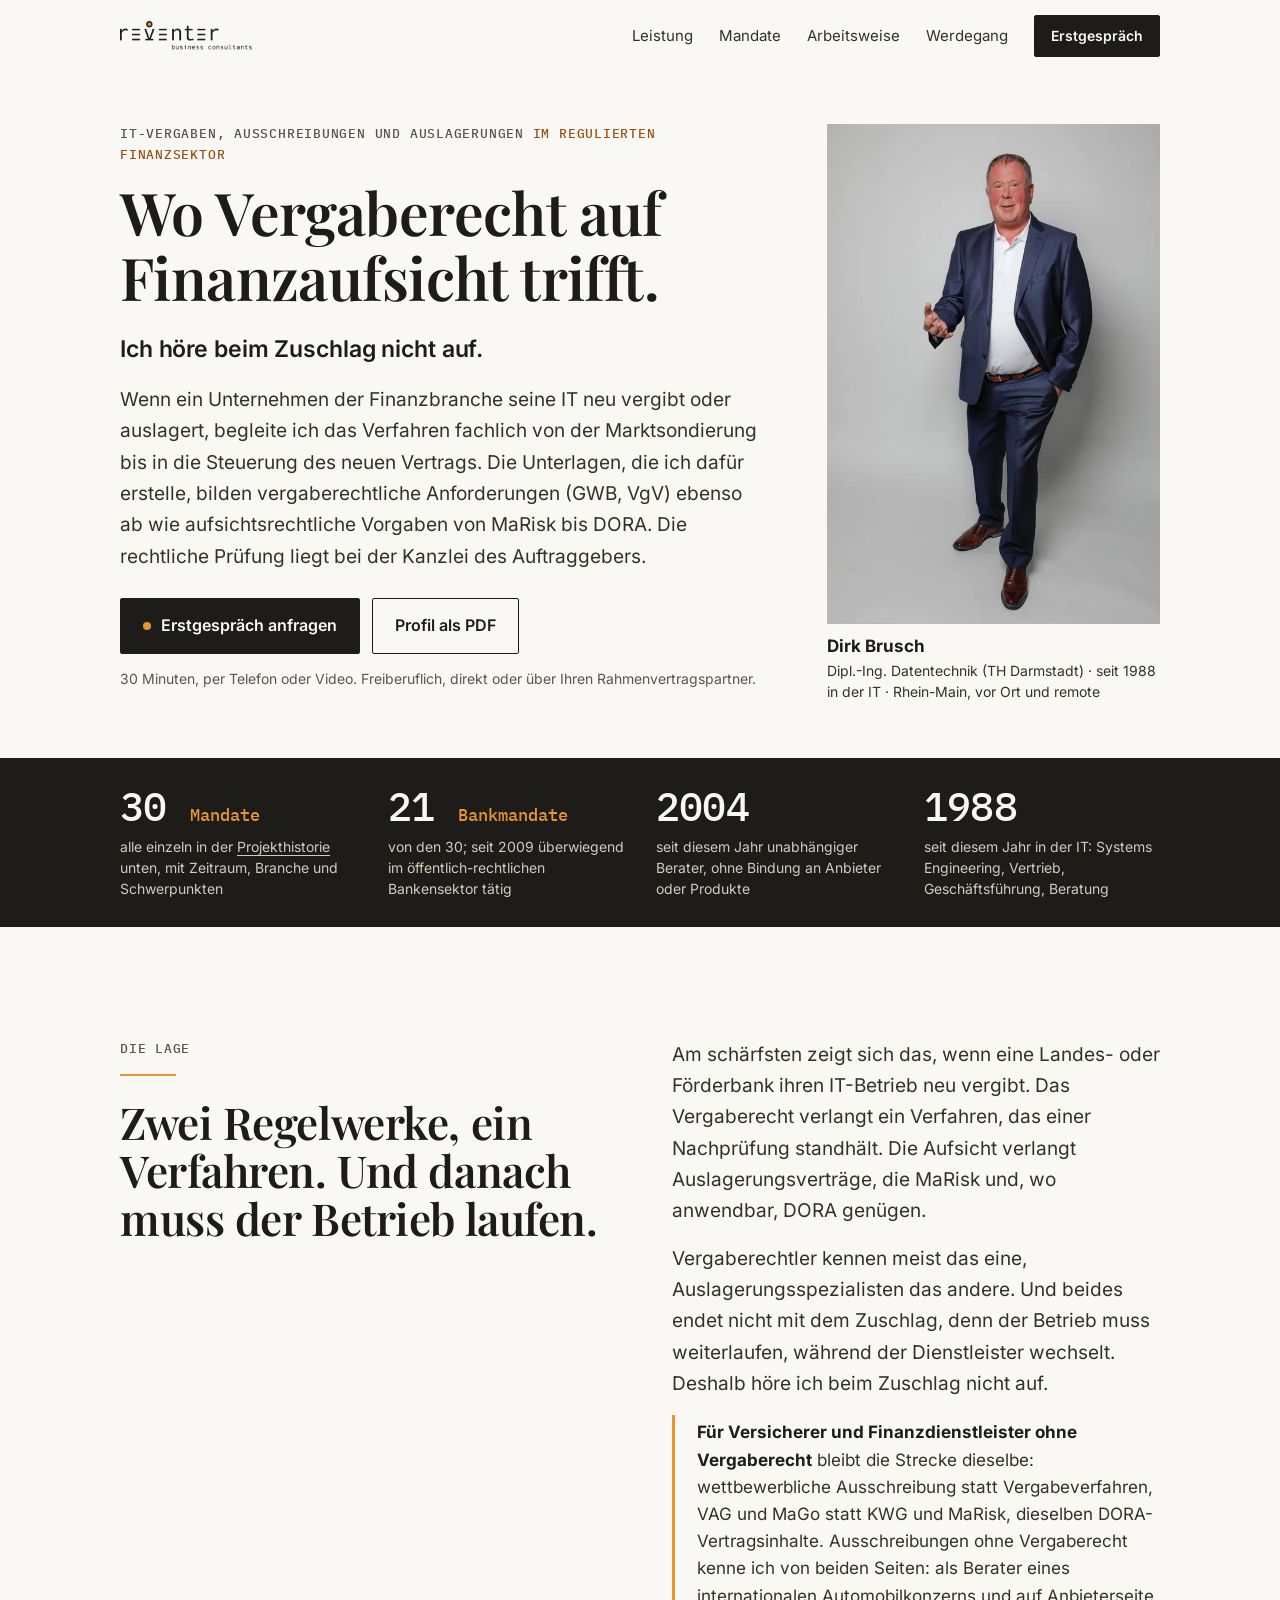
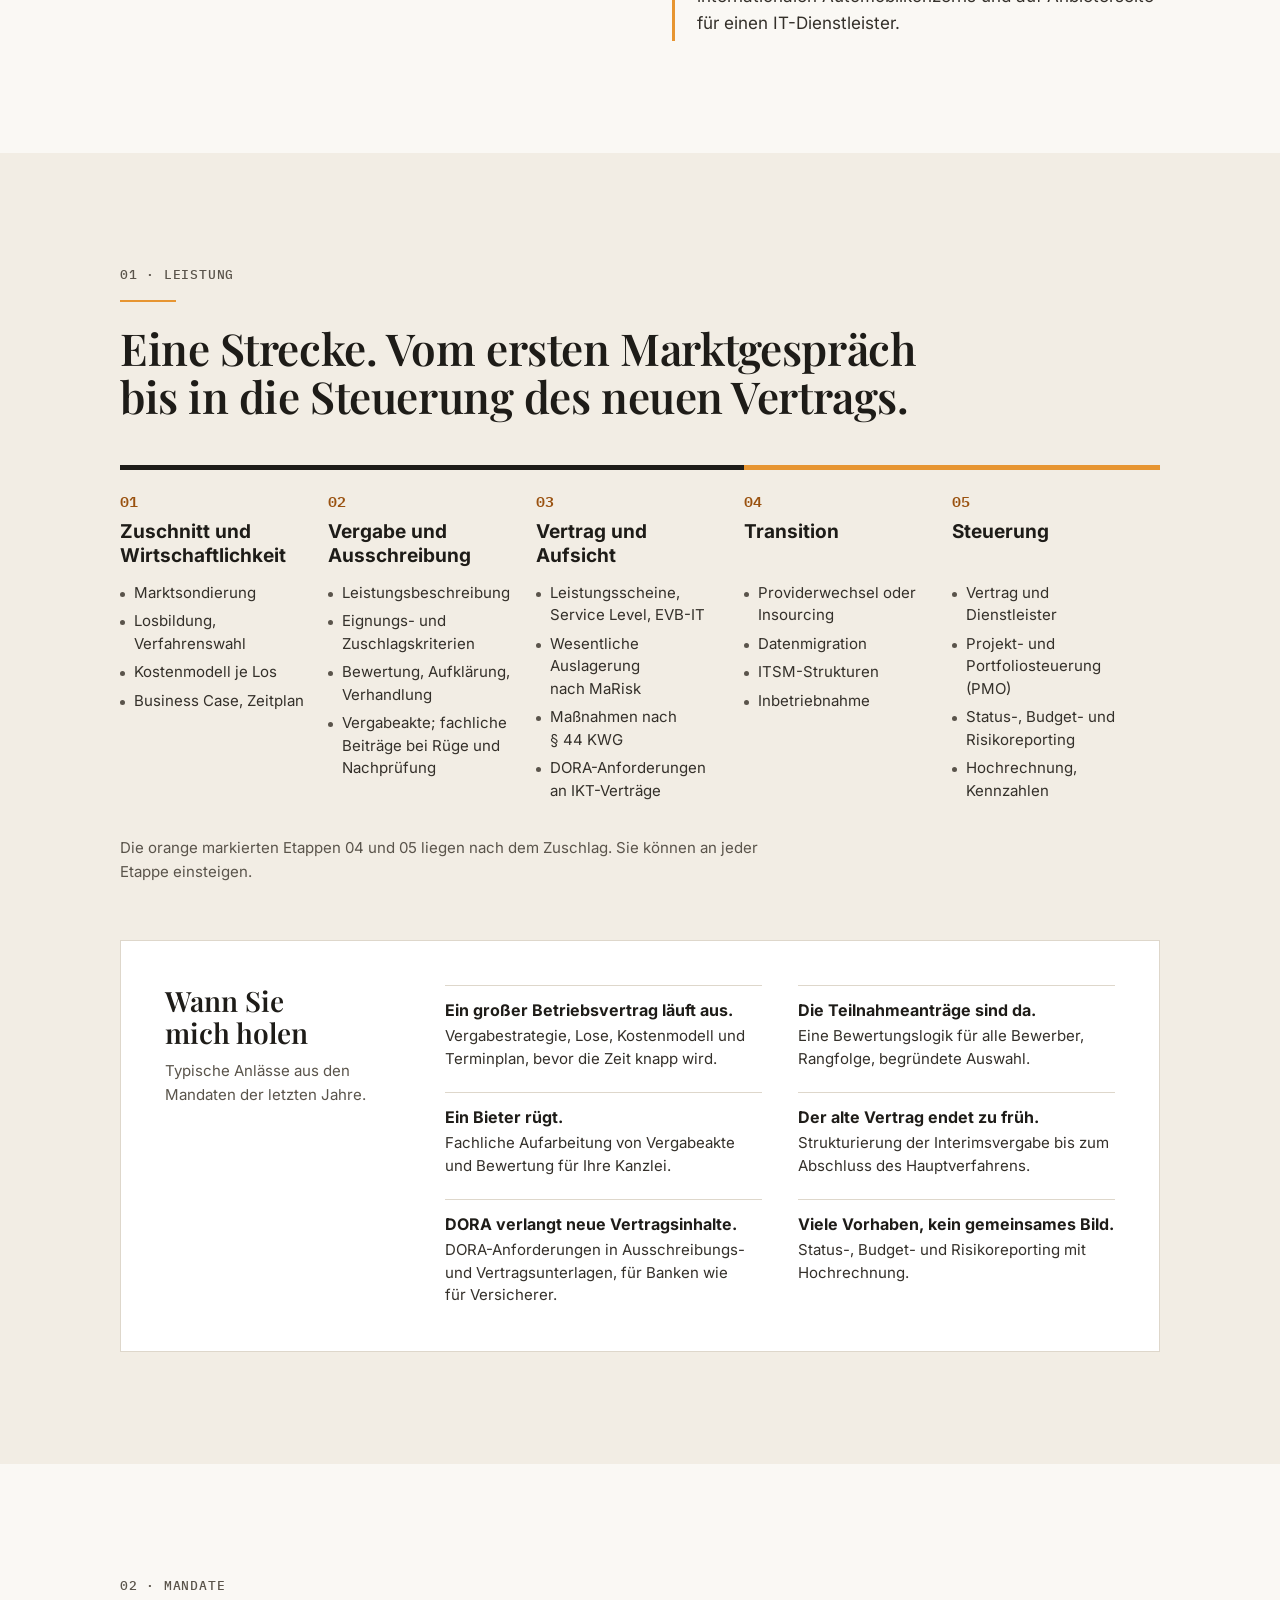
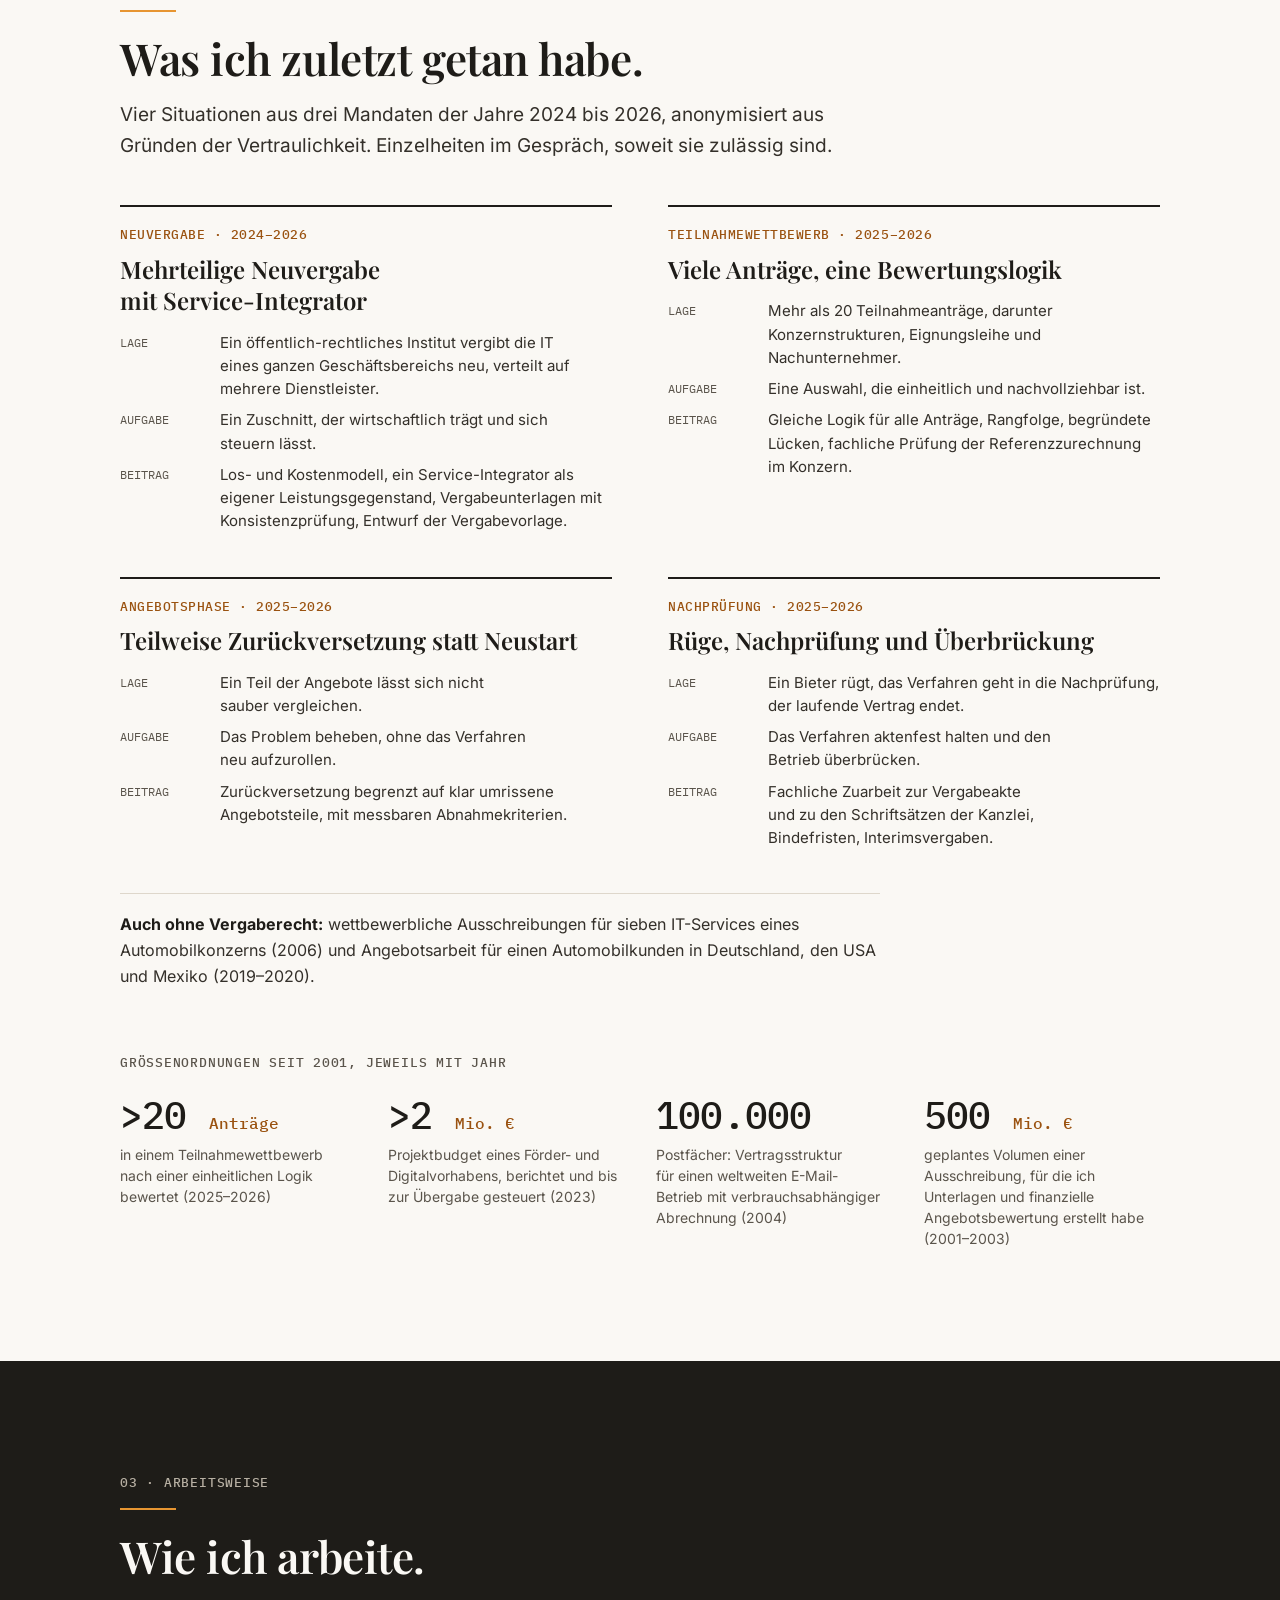
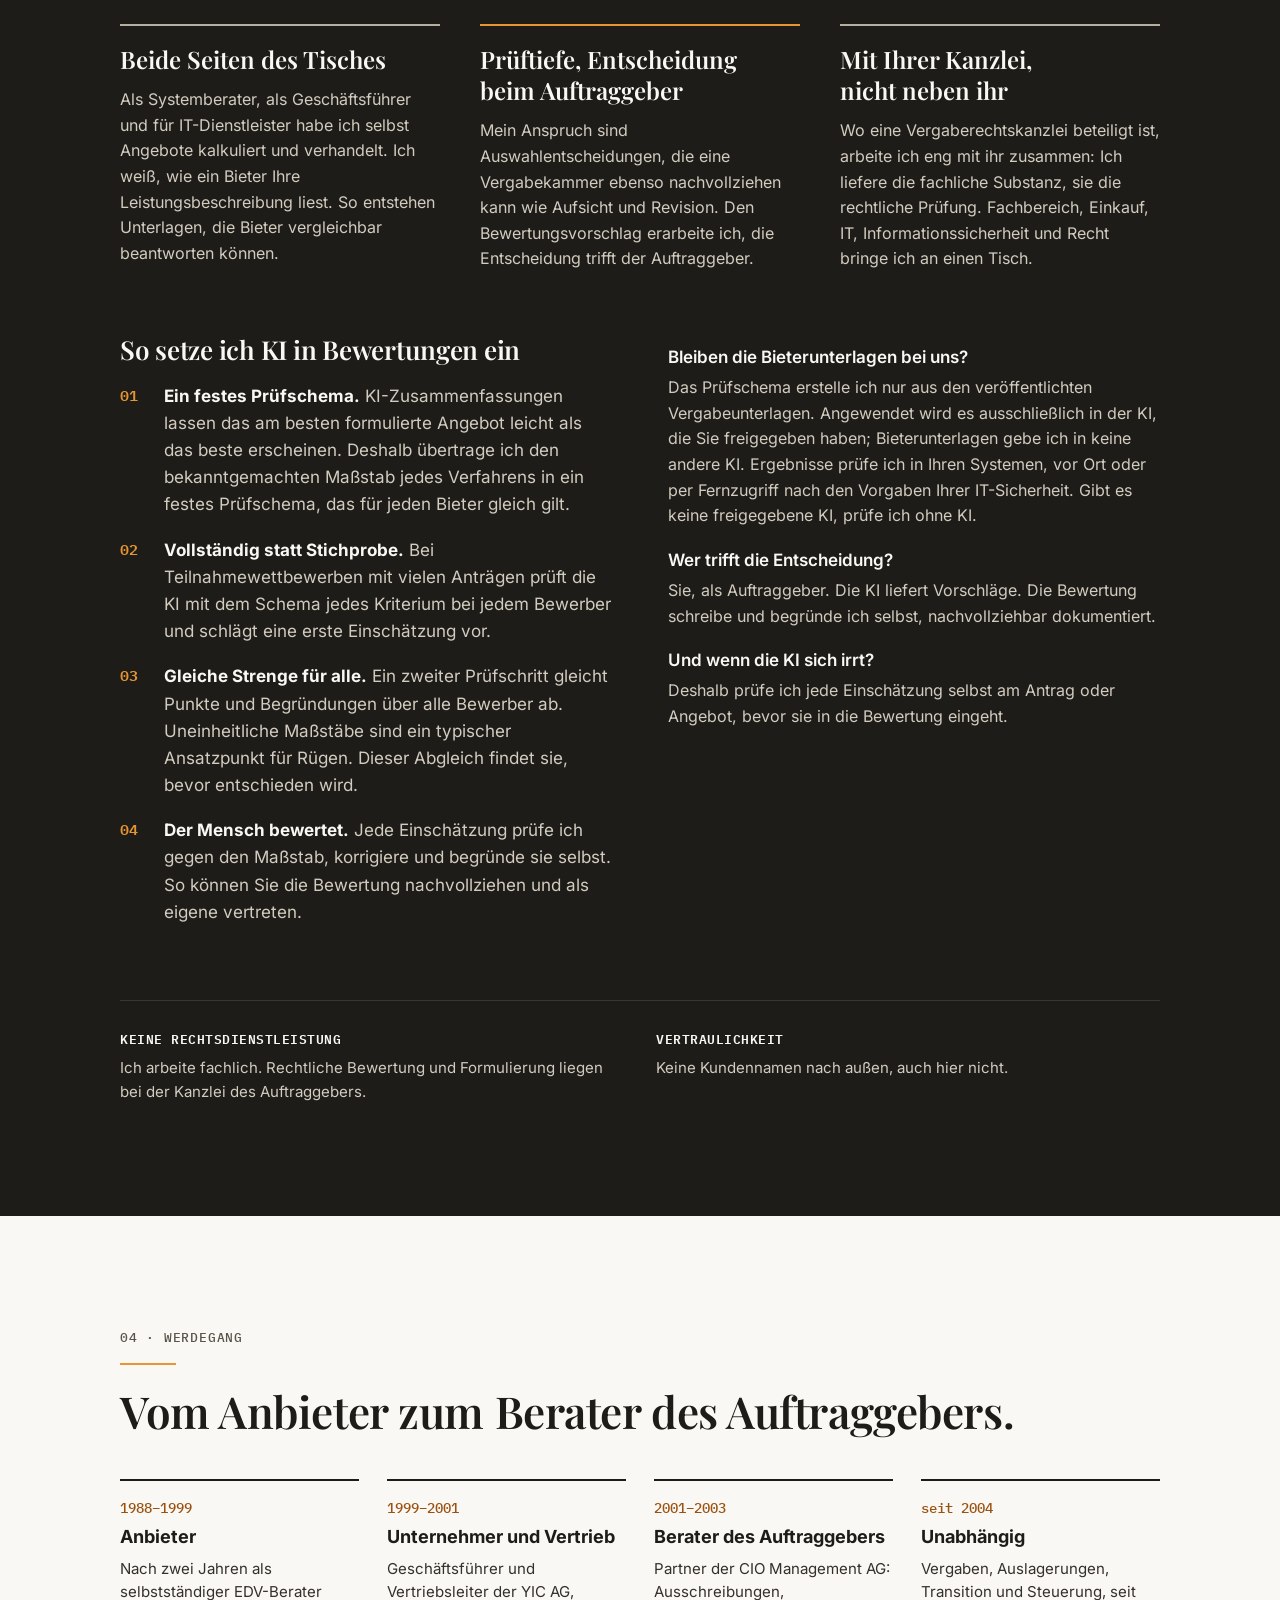
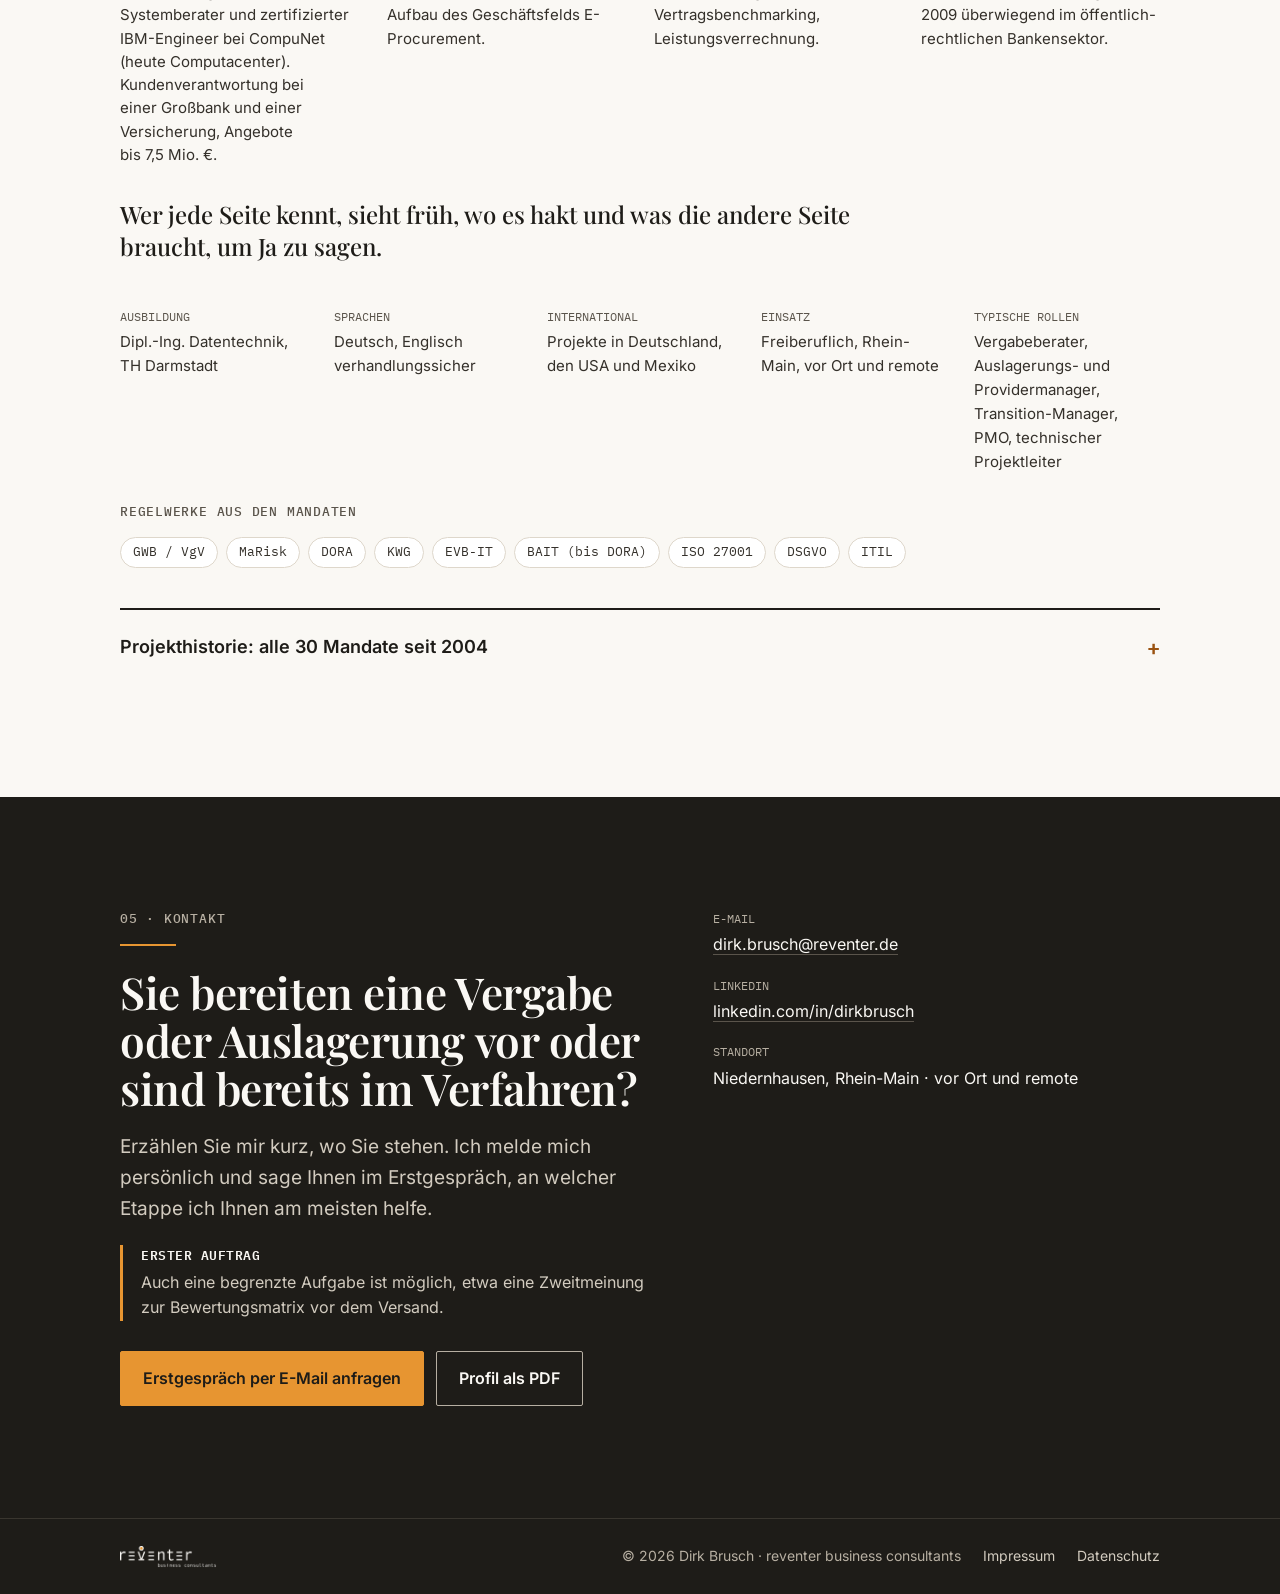
==== commit 08374c86: "KI-Abschnitt: festes Prüfschema, Bieterunterlagen in keine andere KI Website-Kasten, FAQ (inkl. JSON" ====
--- a/index.html
+++ b/index.html
@@ -71,9 +71,9 @@
         "@id": "https://reventer.de/#ki-fragen",
         "about": "Einsatz von KI in Bewertungen",
         "mainEntity": [
-          {"@type": "Question", "name": "Bleiben vertrauliche Unterlagen im Haus?", "acceptedAnswer": {"@type": "Answer", "text": "KI-Werkzeuge setze ich ausschließlich in der KI-Umgebung ein, die der Auftraggeber bereitstellt und freigibt. Gibt es keine, prüfe ich ohne KI."}},
-          {"@type": "Question", "name": "Wer trifft die Entscheidung?", "acceptedAnswer": {"@type": "Answer", "text": "Der Auftraggeber. Die Bewertung ist von Menschen geschrieben und nachvollziehbar dokumentiert. Die KI ist ein Prüfhilfsmittel wie eine Checkliste."}},
-          {"@type": "Question", "name": "Und wenn die KI sich irrt?", "acceptedAnswer": {"@type": "Answer", "text": "Deshalb prüfe ich jede Einschätzung selbst am Antrag, bevor sie in die Bewertung eingeht."}}
+          {"@type": "Question", "name": "Bleiben die Bieterunterlagen bei uns?", "acceptedAnswer": {"@type": "Answer", "text": "Das Prüfschema erstelle ich nur aus den veröffentlichten Vergabeunterlagen. Angewendet wird es ausschließlich in der KI, die Sie freigegeben haben; Bieterunterlagen gebe ich in keine andere KI. Ergebnisse prüfe ich in Ihren Systemen, vor Ort oder per Fernzugriff nach den Vorgaben Ihrer IT-Sicherheit. Gibt es keine freigegebene KI, prüfe ich ohne KI."}},
+          {"@type": "Question", "name": "Wer trifft die Entscheidung?", "acceptedAnswer": {"@type": "Answer", "text": "Sie, als Auftraggeber. Die KI liefert Vorschläge. Die Bewertung schreibe und begründe ich selbst, nachvollziehbar dokumentiert."}},
+          {"@type": "Question", "name": "Und wenn die KI sich irrt?", "acceptedAnswer": {"@type": "Answer", "text": "Deshalb prüfe ich jede Einschätzung selbst am Antrag oder Angebot, bevor sie in die Bewertung eingeht."}}
         ]
       }
     ]
@@ -236,24 +236,25 @@
       <div>
         <h3 class="serif ki-title">So setze ich KI in Bewertungen ein</h3>
         <ol>
-          <li><b>Vollständig statt Stichprobe.</b> Bei Teilnahmewettbewerben mit vielen Anträgen prüfen parallel arbeitende KI-Agenten jedes Kriterium bei jedem Bewerber und erstellen eine erste Einschätzung.</li>
-          <li><b>Gleiche Strenge für alle.</b> Ein zweiter Prüfschritt gleicht Punkte und Begründungen über alle Bewerber ab. Genau an diesen Stellen setzen Rügen an.</li>
-          <li><b>Der Mensch bewertet.</b> Jede Einschätzung lese, korrigiere und begründe ich selbst. Die KI liefert Vorarbeit, keine Entscheidung.</li>
+          <li><b>Ein festes Prüfschema.</b> KI-Zusammenfassungen lassen das am besten formulierte Angebot leicht als das beste erscheinen. Deshalb übertrage ich den bekanntgemachten Maßstab jedes Verfahrens in ein festes Prüfschema, das für jeden Bieter gleich gilt.</li>
+          <li><b>Vollständig statt Stichprobe.</b> Bei Teilnahmewettbewerben mit vielen Anträgen prüft die KI mit dem Schema jedes Kriterium bei jedem Bewerber und schlägt eine erste Einschätzung vor.</li>
+          <li><b>Gleiche Strenge für alle.</b> Ein zweiter Prüfschritt gleicht Punkte und Begründungen über alle Bewerber ab. Uneinheitliche Maßstäbe sind ein typischer Ansatzpunkt für Rügen. Dieser Abgleich findet sie, bevor entschieden wird.</li>
+          <li><b>Der Mensch bewertet.</b> Jede Einschätzung prüfe ich gegen den Maßstab, korrigiere und begründe sie selbst. So können Sie die Bewertung nachvollziehen und als eigene vertreten.</li>
         </ol>
       </div>
       <dl class="faq">
-        <dt>Bleiben vertrauliche Unterlagen im Haus?</dt>
-        <dd>KI-Werkzeuge setze ich ausschließlich in der KI-Umgebung ein, die der Auftraggeber bereitstellt und freigibt. Gibt es keine, prüfe ich ohne KI.</dd>
+        <dt>Bleiben die Bieterunterlagen bei uns?</dt>
+        <dd>Das Prüfschema erstelle ich nur aus den veröffentlichten Vergabeunterlagen. Angewendet wird es ausschließlich in der KI, die Sie freigegeben haben; Bieterunterlagen gebe ich in keine andere KI. Ergebnisse prüfe ich in Ihren Systemen, vor Ort oder per Fernzugriff nach den Vorgaben Ihrer IT-Sicherheit. Gibt es keine freigegebene KI, prüfe ich ohne KI.</dd>
         <dt>Wer trifft die Entscheidung?</dt>
-        <dd>Der Auftraggeber. Die Bewertung ist von Menschen geschrieben und nachvollziehbar dokumentiert. Die KI ist ein Prüfhilfsmittel wie eine Checkliste.</dd>
+        <dd>Sie, als Auftraggeber. Die KI liefert Vorschläge. Die Bewertung schreibe und begründe ich selbst, nachvollziehbar dokumentiert.</dd>
         <dt>Und wenn die KI sich irrt?</dt>
-        <dd>Deshalb prüfe ich jede Einschätzung selbst am Antrag, bevor sie in die Bewertung eingeht.</dd>
+        <dd>Deshalb prüfe ich jede Einschätzung selbst am Antrag oder Angebot, bevor sie in die Bewertung eingeht.</dd>
       </dl>
     </div>
 
     <div class="frame">
       <div><b>Keine Rechtsdienstleistung</b>Ich arbeite fachlich. Rechtliche Bewertung und Formulierung liegen bei der Kanzlei des Auftraggebers.</div>
-      <div><b>Vertraulichkeit</b>Keine Kundennamen nach außen, auch hier nicht. Unterlagen bleiben in der Umgebung des Auftraggebers.</div>
+      <div><b>Vertraulichkeit</b>Keine Kundennamen nach außen, auch hier nicht.</div>
     </div>
   </div>
 </section>
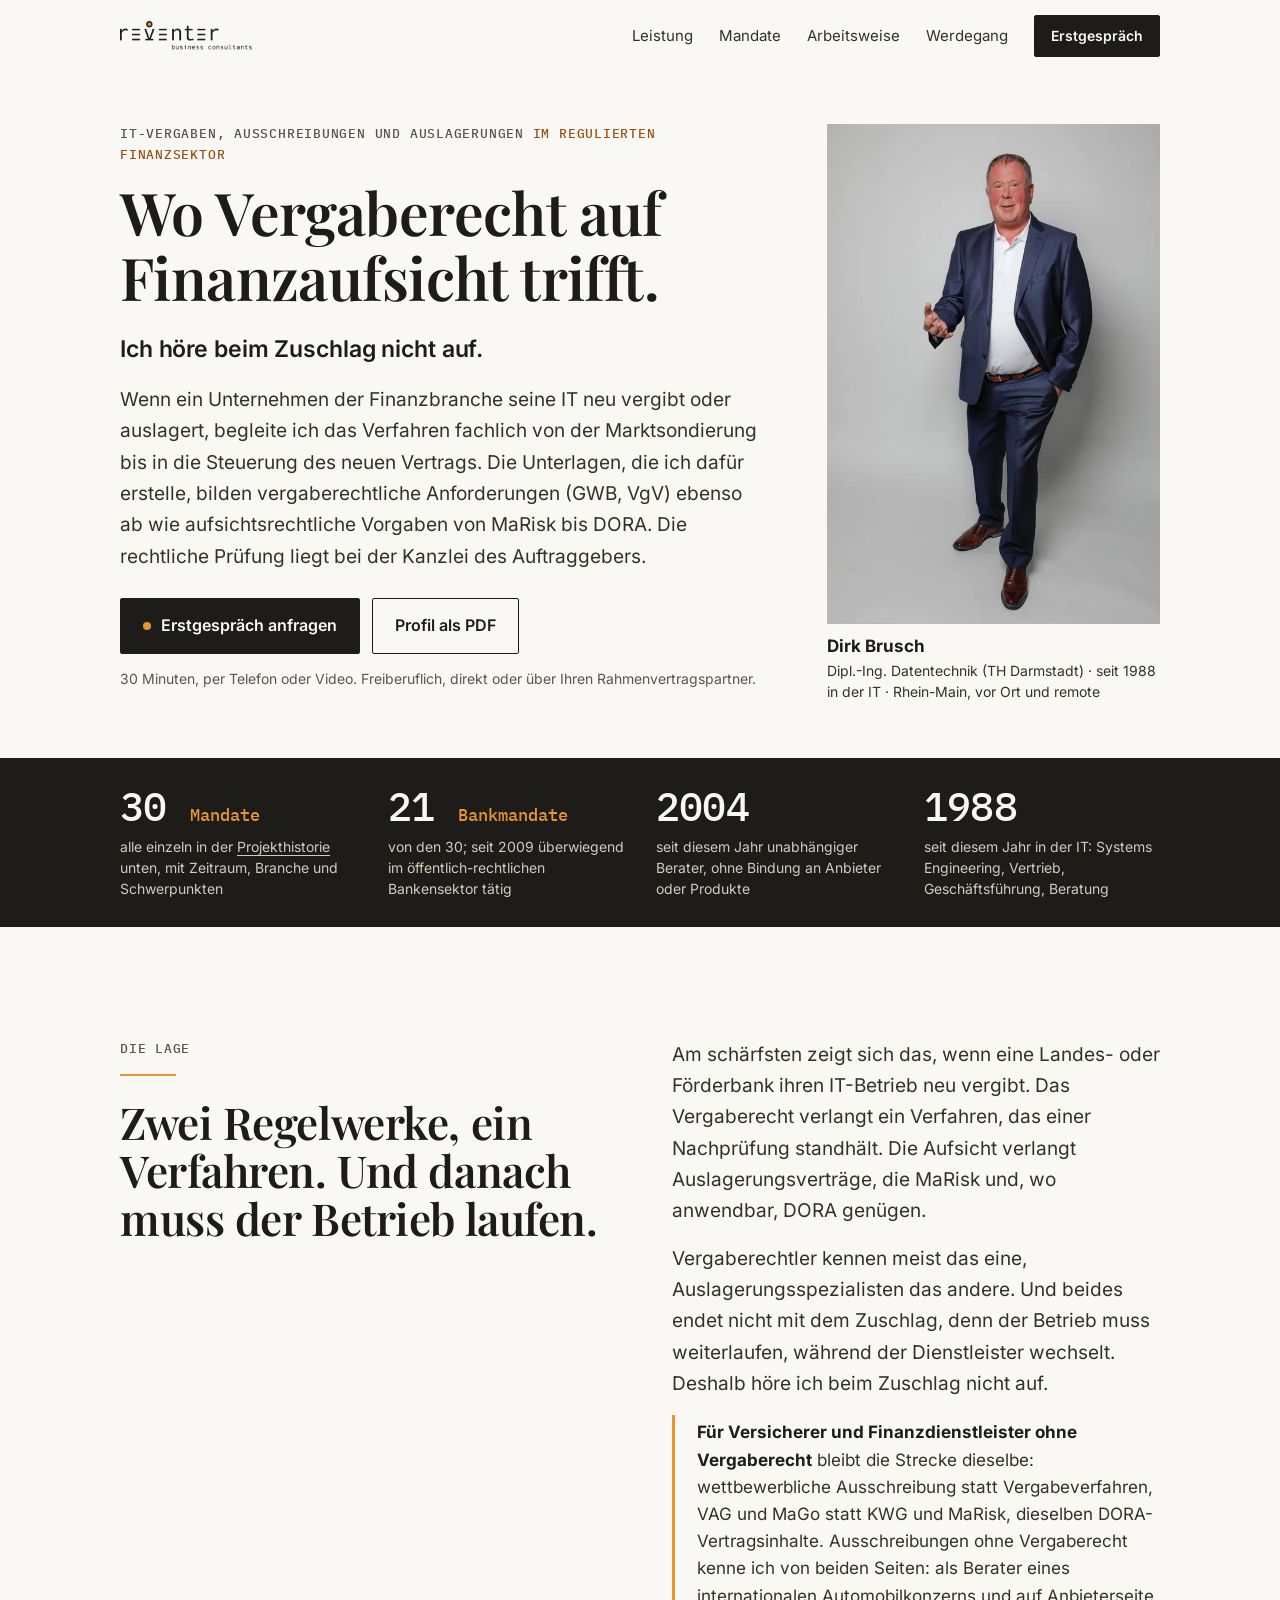
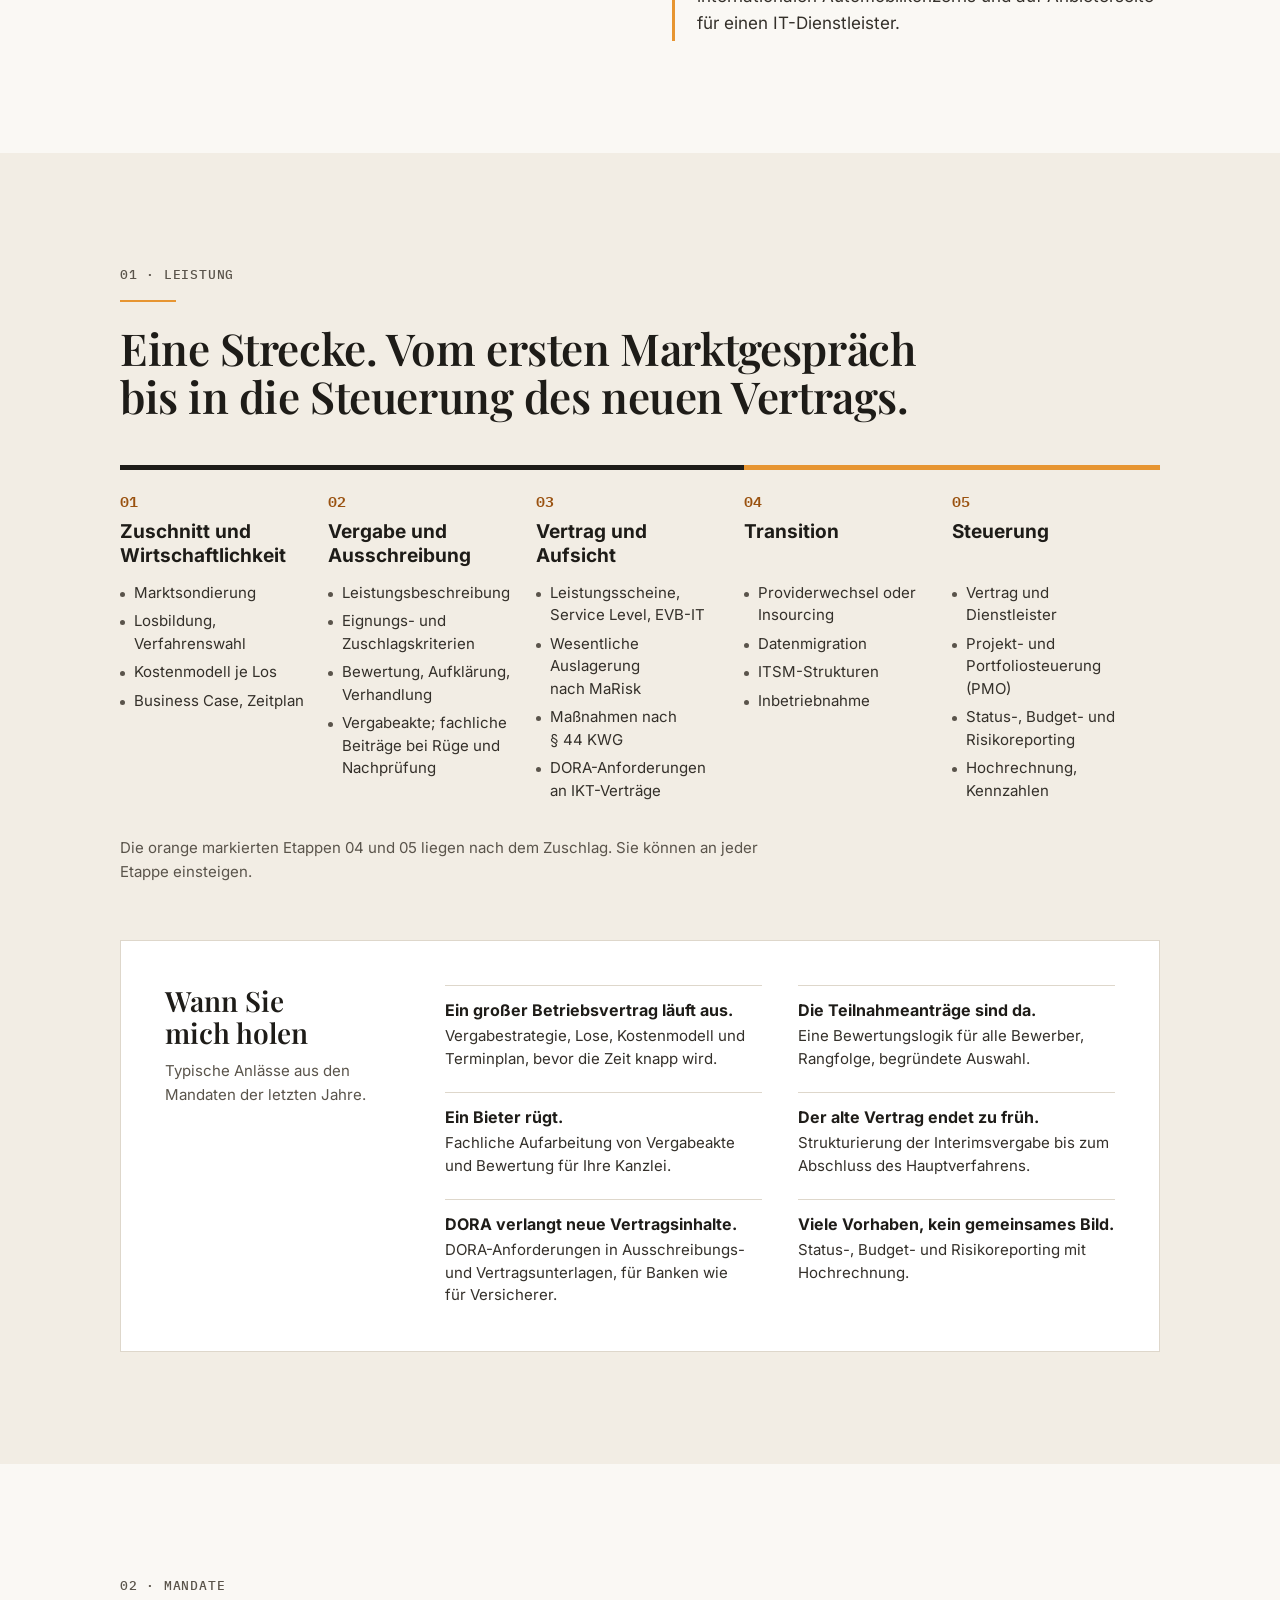
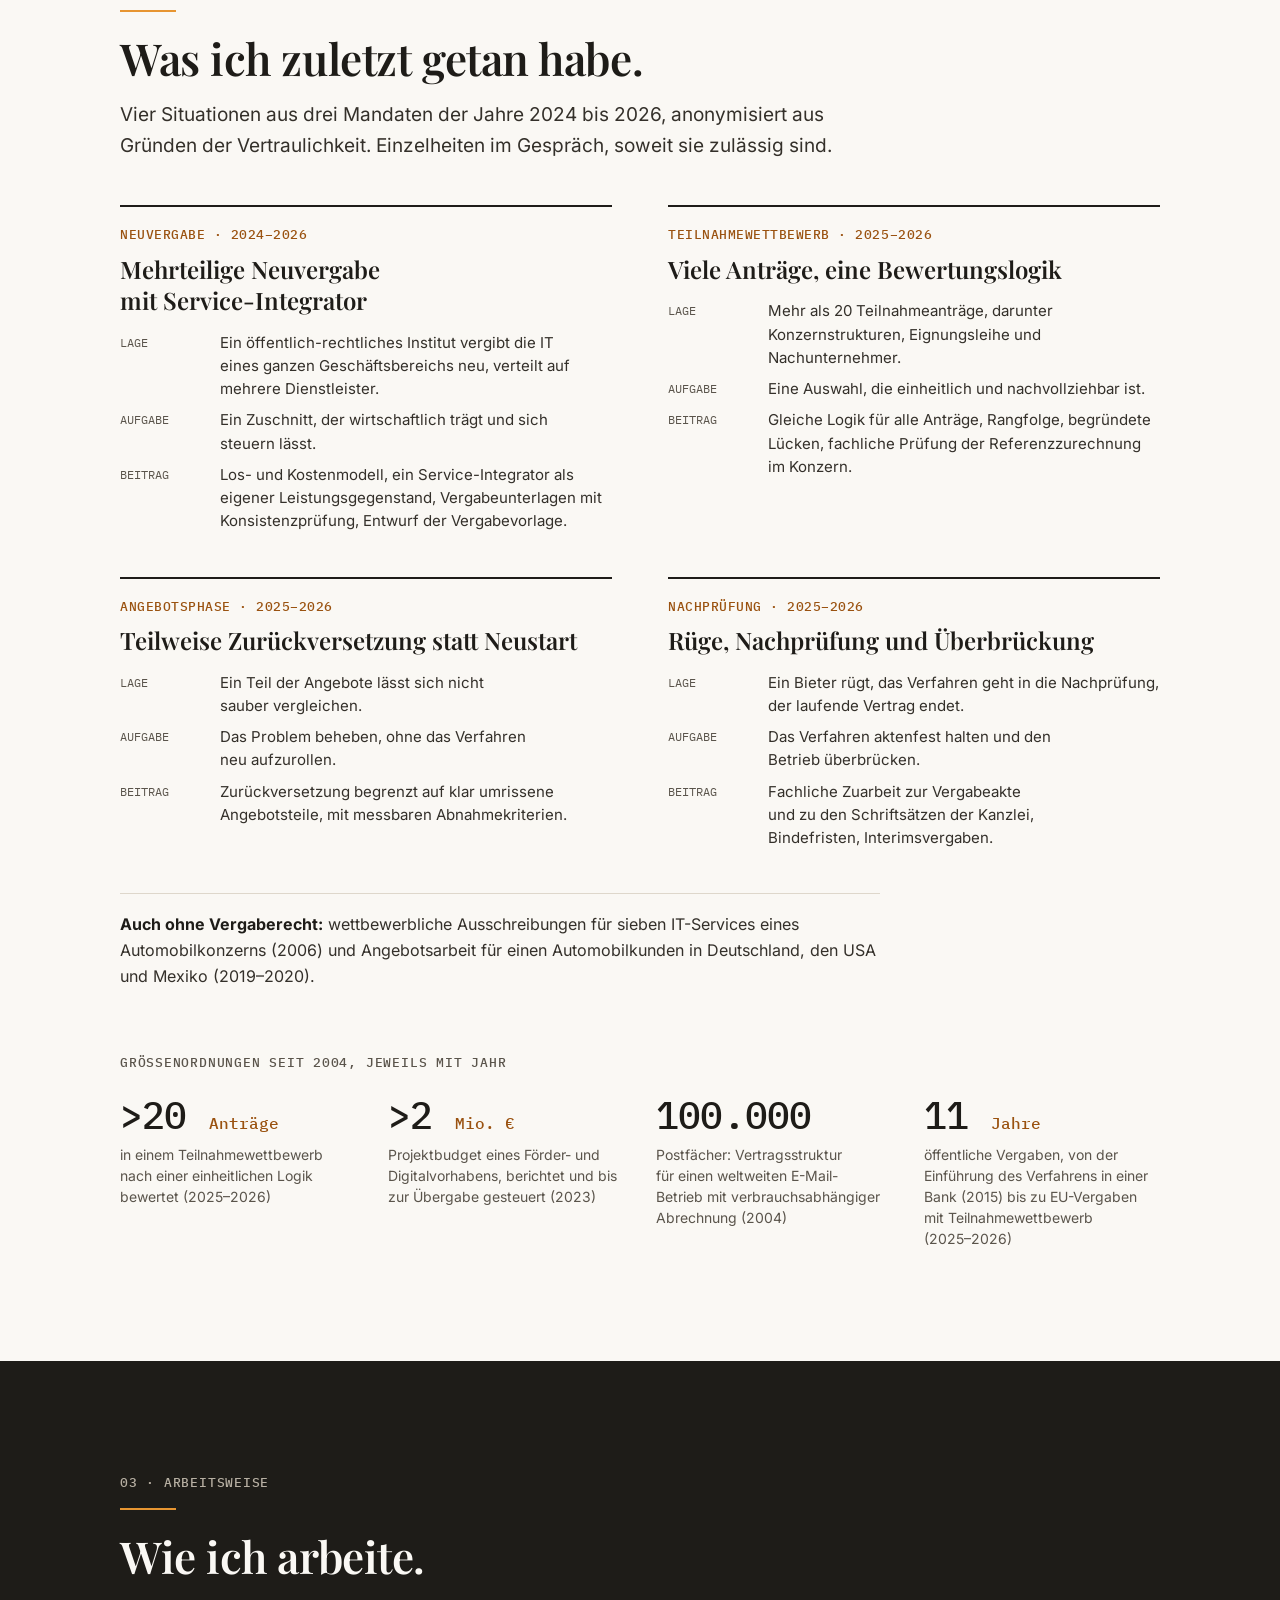
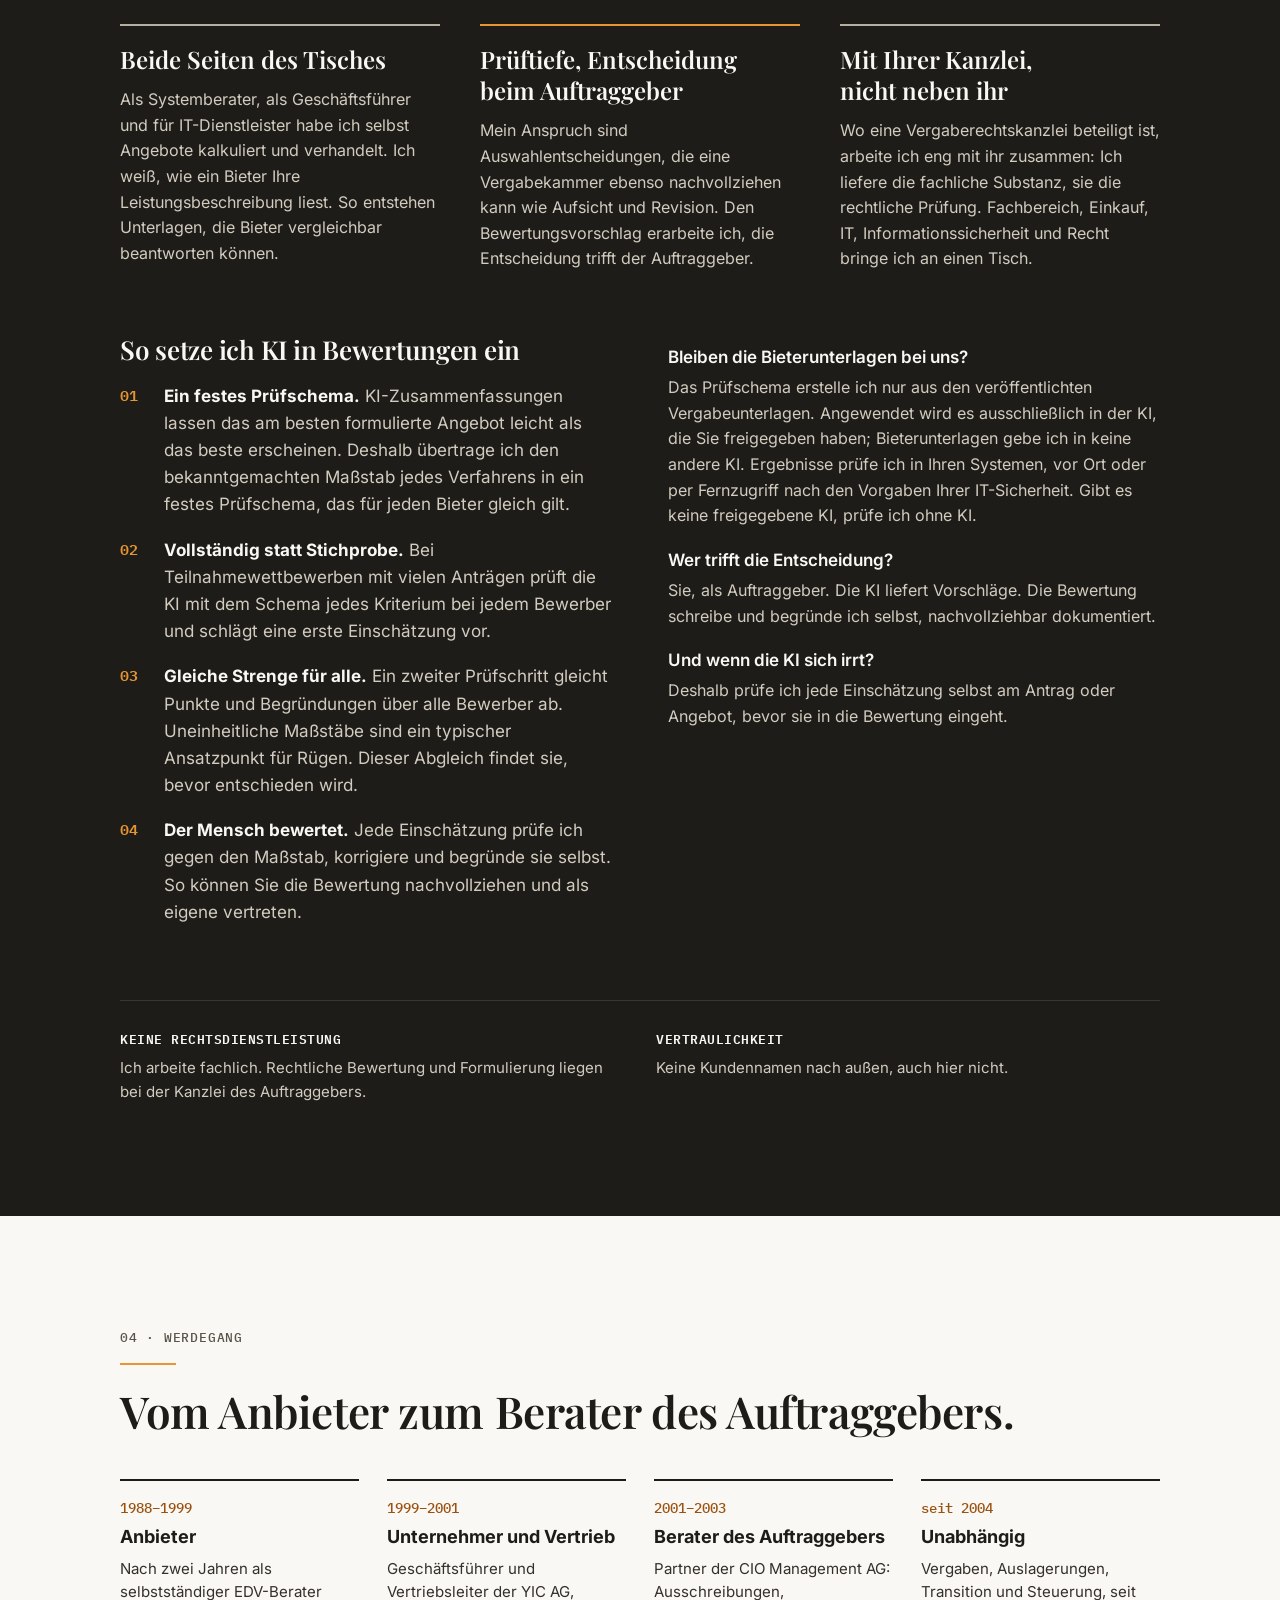
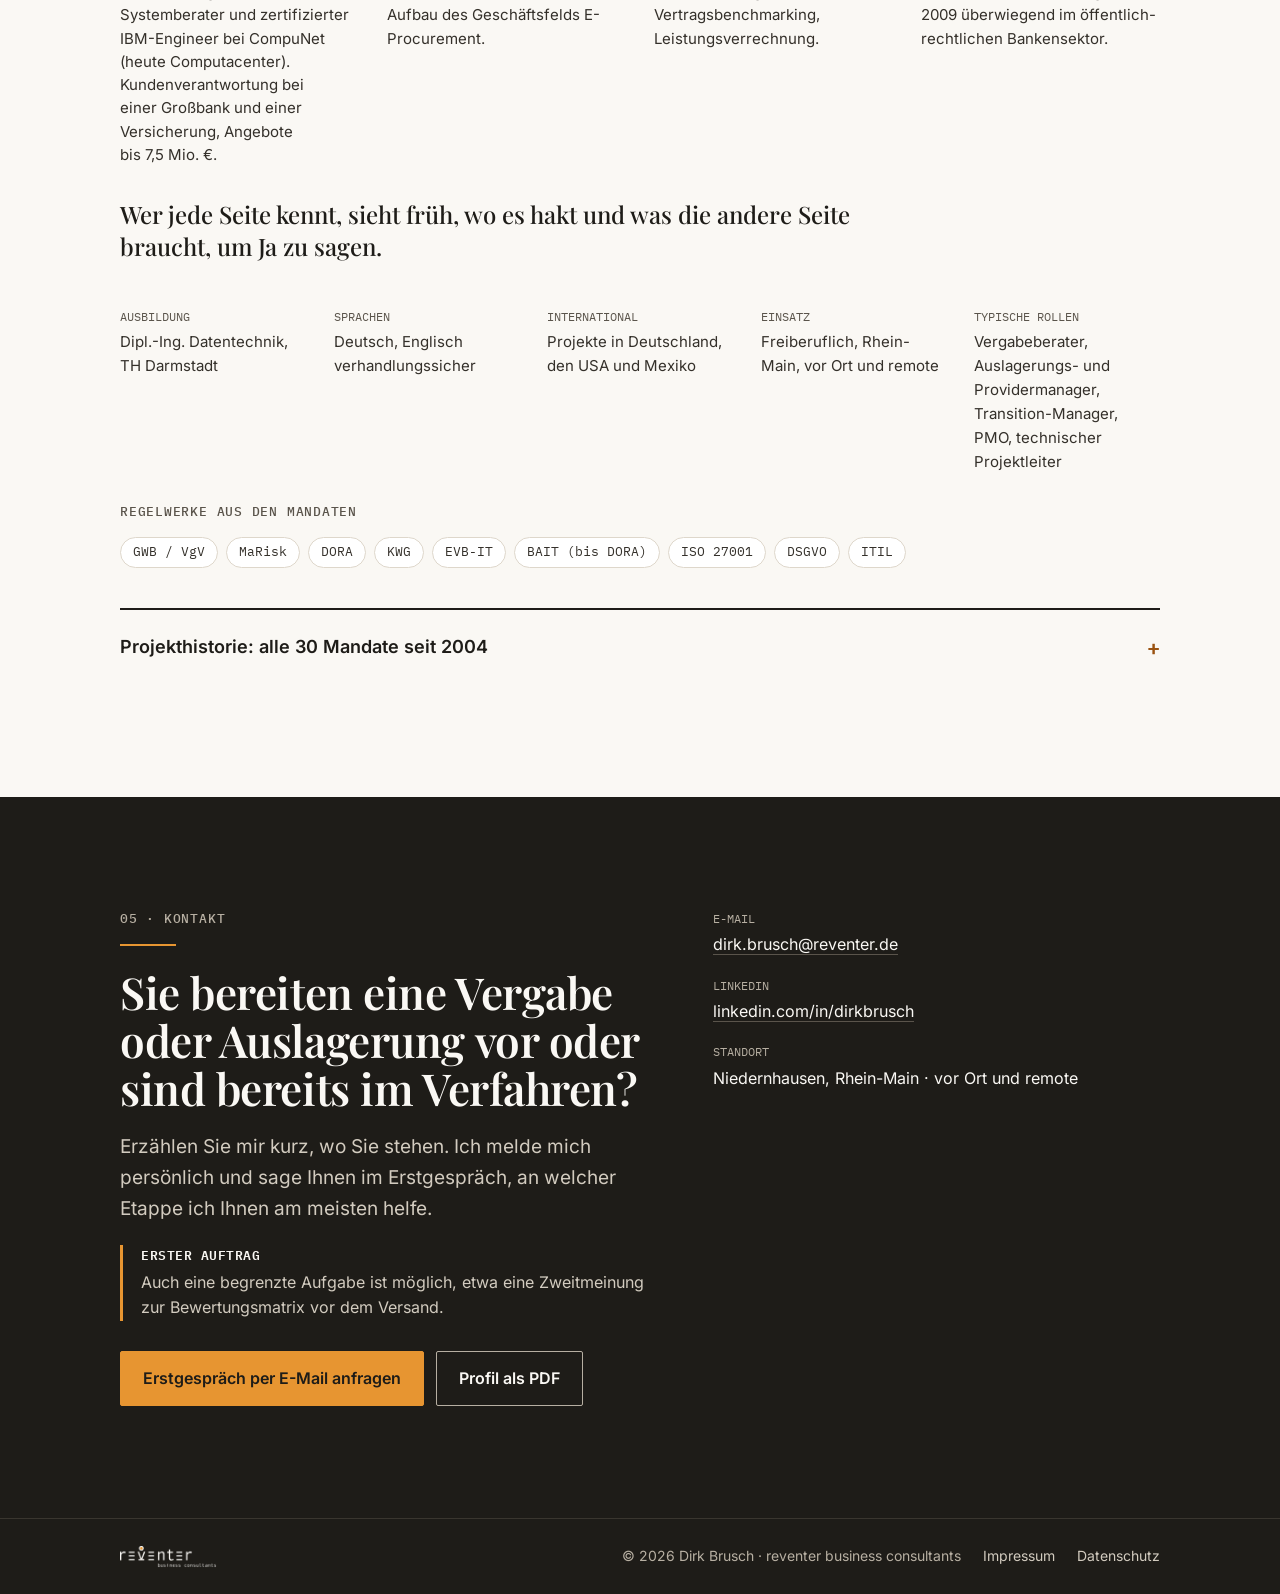
==== commit 71ee1069: "Kennzahl 500 Mio. entfernt, Teamsatz im Profil-PDF Die nicht belegbare Angabe aus 2001–2003 ist aus " ====
--- a/index.html
+++ b/index.html
@@ -209,12 +209,12 @@
     <p class="also"><span><b>Auch ohne Vergaberecht:</b> wettbewerbliche Ausschreibungen für sieben IT-Services eines Automobilkonzerns (2006) und Angebotsarbeit für einen Automobilkunden in Deutschland, den USA und Mexiko (2019–2020).</span></p>
 
     <div class="numbers">
-      <div class="kicker">Größenordnungen seit 2001, jeweils mit Jahr</div>
+      <div class="kicker">Größenordnungen seit 2004, jeweils mit Jahr</div>
       <div class="grid">
         <div><div class="n">&gt;20 <small>Anträge</small></div><p>in einem Teilnahmewettbewerb nach einer einheitlichen Logik bewertet (2025–2026)</p></div>
         <div><div class="n">&gt;2 <small>Mio.&nbsp;€</small></div><p>Projektbudget eines Förder- und Digitalvorhabens, berichtet und bis zur Übergabe gesteuert (2023)</p></div>
         <div><div class="n">100.000</div><p>Postfächer: Vertragsstruktur für einen weltweiten E-Mail-Betrieb mit verbrauchsabhängiger Abrechnung (2004)</p></div>
-        <div><div class="n">500 <small>Mio.&nbsp;€</small></div><p>geplantes Volumen einer Ausschreibung, für die ich Unterlagen und finanzielle Angebotsbewertung erstellt habe (2001–2003)</p></div>
+        <div><div class="n">11 <small>Jahre</small></div><p>öffentliche Vergaben, von der Einführung des Verfahrens in einer Bank (2015) bis zu EU-Vergaben mit Teilnahmewettbewerb (2025–2026)</p></div>
       </div>
     </div>
   </div>
@@ -323,7 +323,7 @@
       <tr role="row"><td role="cell" class="y">2004</td><td role="cell" class="b">Automobil</td><td role="cell" class="m">Transition Messaging-Betrieb</td><td role="cell" class="s">Service-Level-Reporting, Eskalationsmanagement, Governance, ITIL-konforme Leistungsdefinition</td></tr>
       <tr role="row"><td role="cell" class="y">2004</td><td role="cell" class="b">Automobil</td><td role="cell" class="m">Vertrag für weltweiten E-Mail-Betrieb</td><td role="cell" class="s">Vertragsstruktur für über 100.000 Postfächer mit verbrauchsabhängiger Abrechnung, automatisiert messbare Service Level</td></tr>
       <tr role="row" class="sep"><td role="cell" colspan="4">Davor</td></tr>
-      <tr role="row"><td role="cell" class="y">2001–2003</td><td role="cell" class="b">Diverse</td><td role="cell" class="m">CIO Management AG, Partner</td><td role="cell" class="s">Ausschreibung von IT-Services mit geplantem Volumen von rund 500 Mio. € über drei Jahre, Vertragsbenchmarking, interne Leistungsverrechnung</td></tr>
+      <tr role="row"><td role="cell" class="y">2001–2003</td><td role="cell" class="b">Diverse</td><td role="cell" class="m">CIO Management AG, Partner</td><td role="cell" class="s">Ausschreibung von IT-Services mit Unterlagen und finanzieller Angebotsbewertung, Vertragsbenchmarking, interne Leistungsverrechnung</td></tr>
         </tbody>
       </table>
       </div>
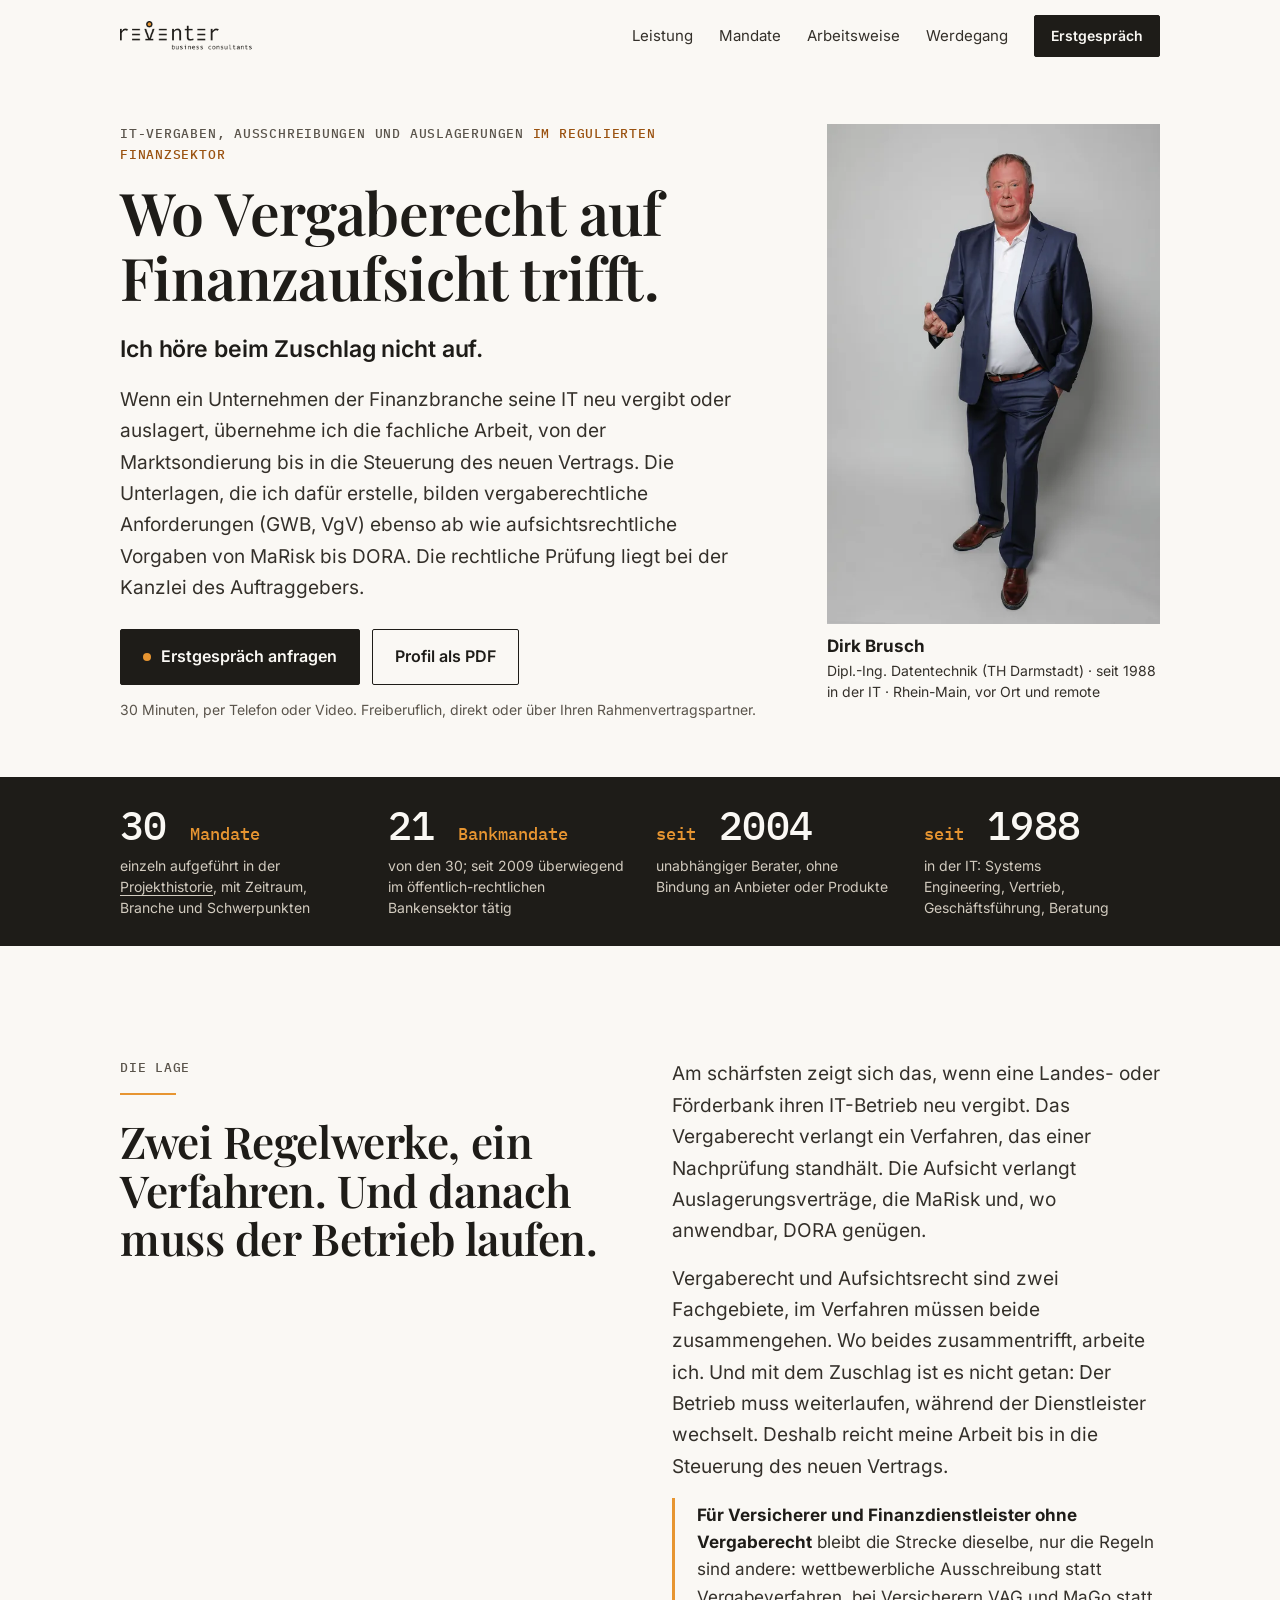
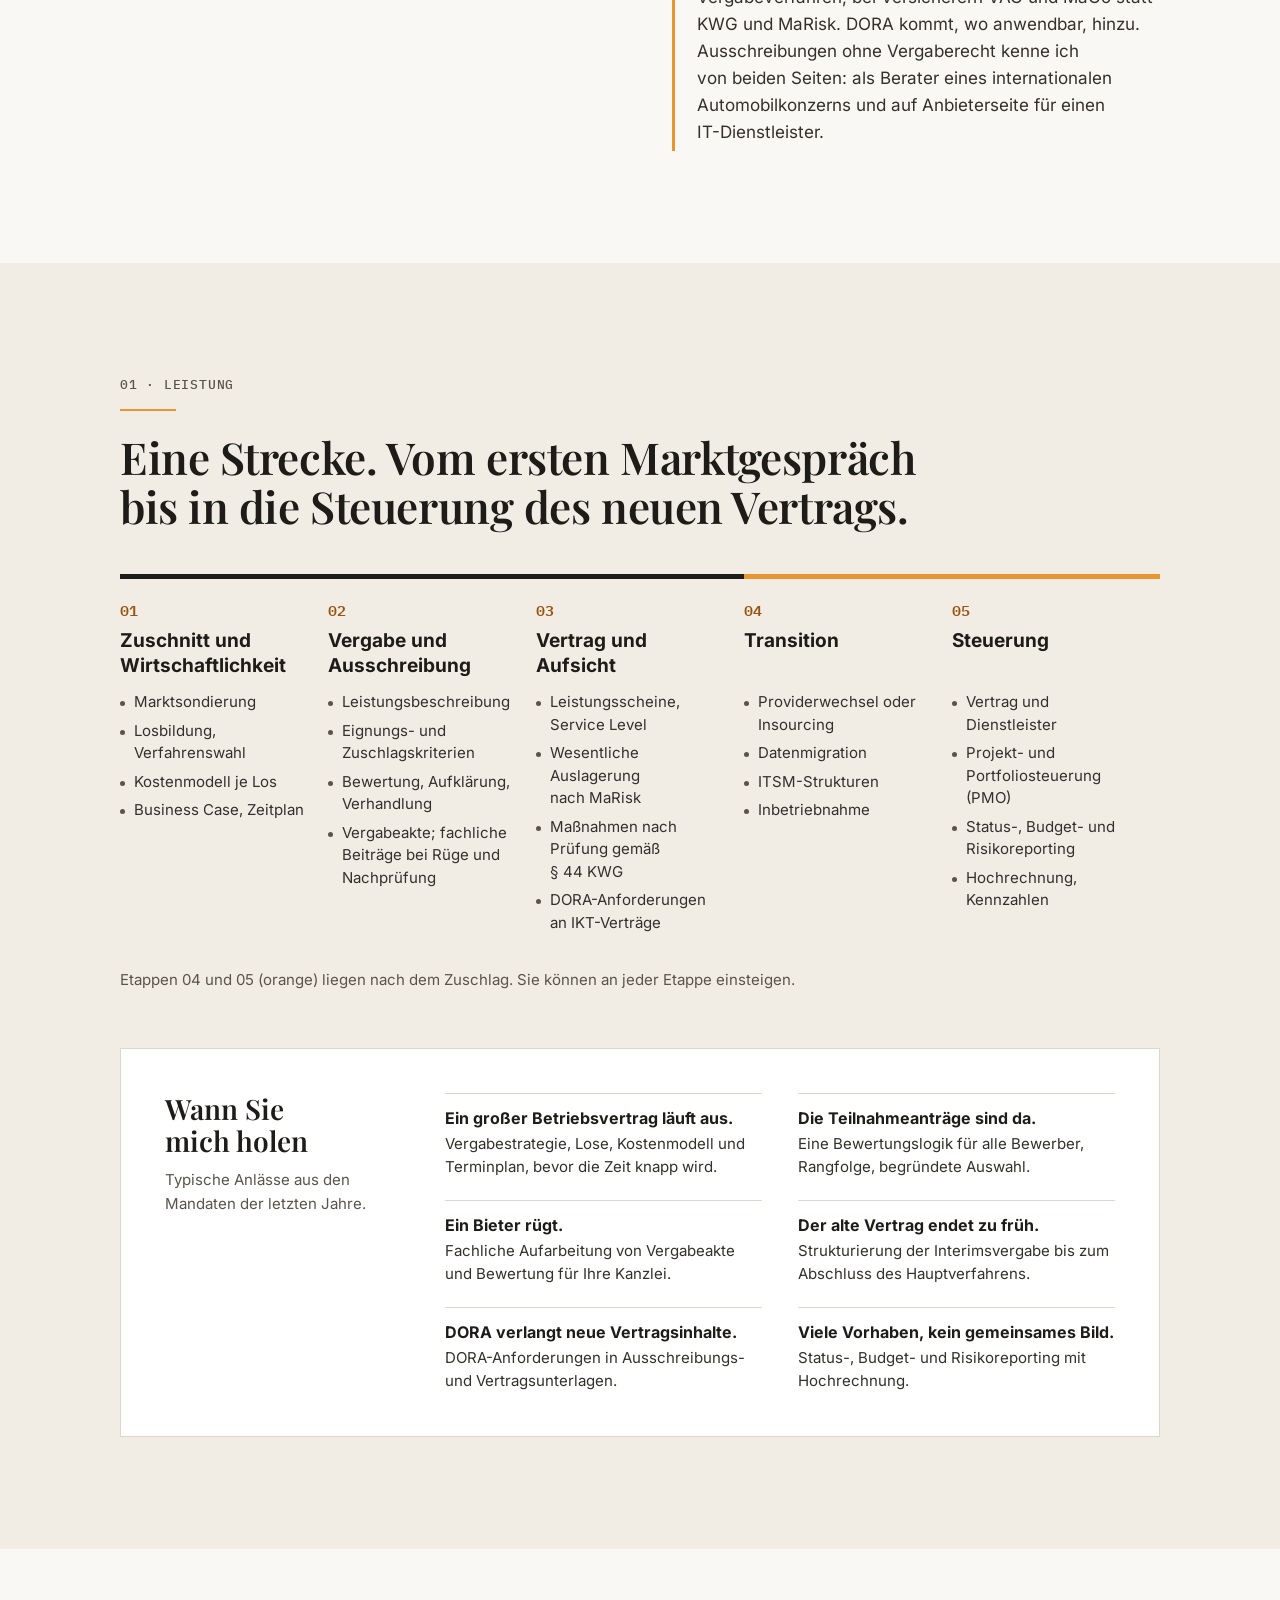
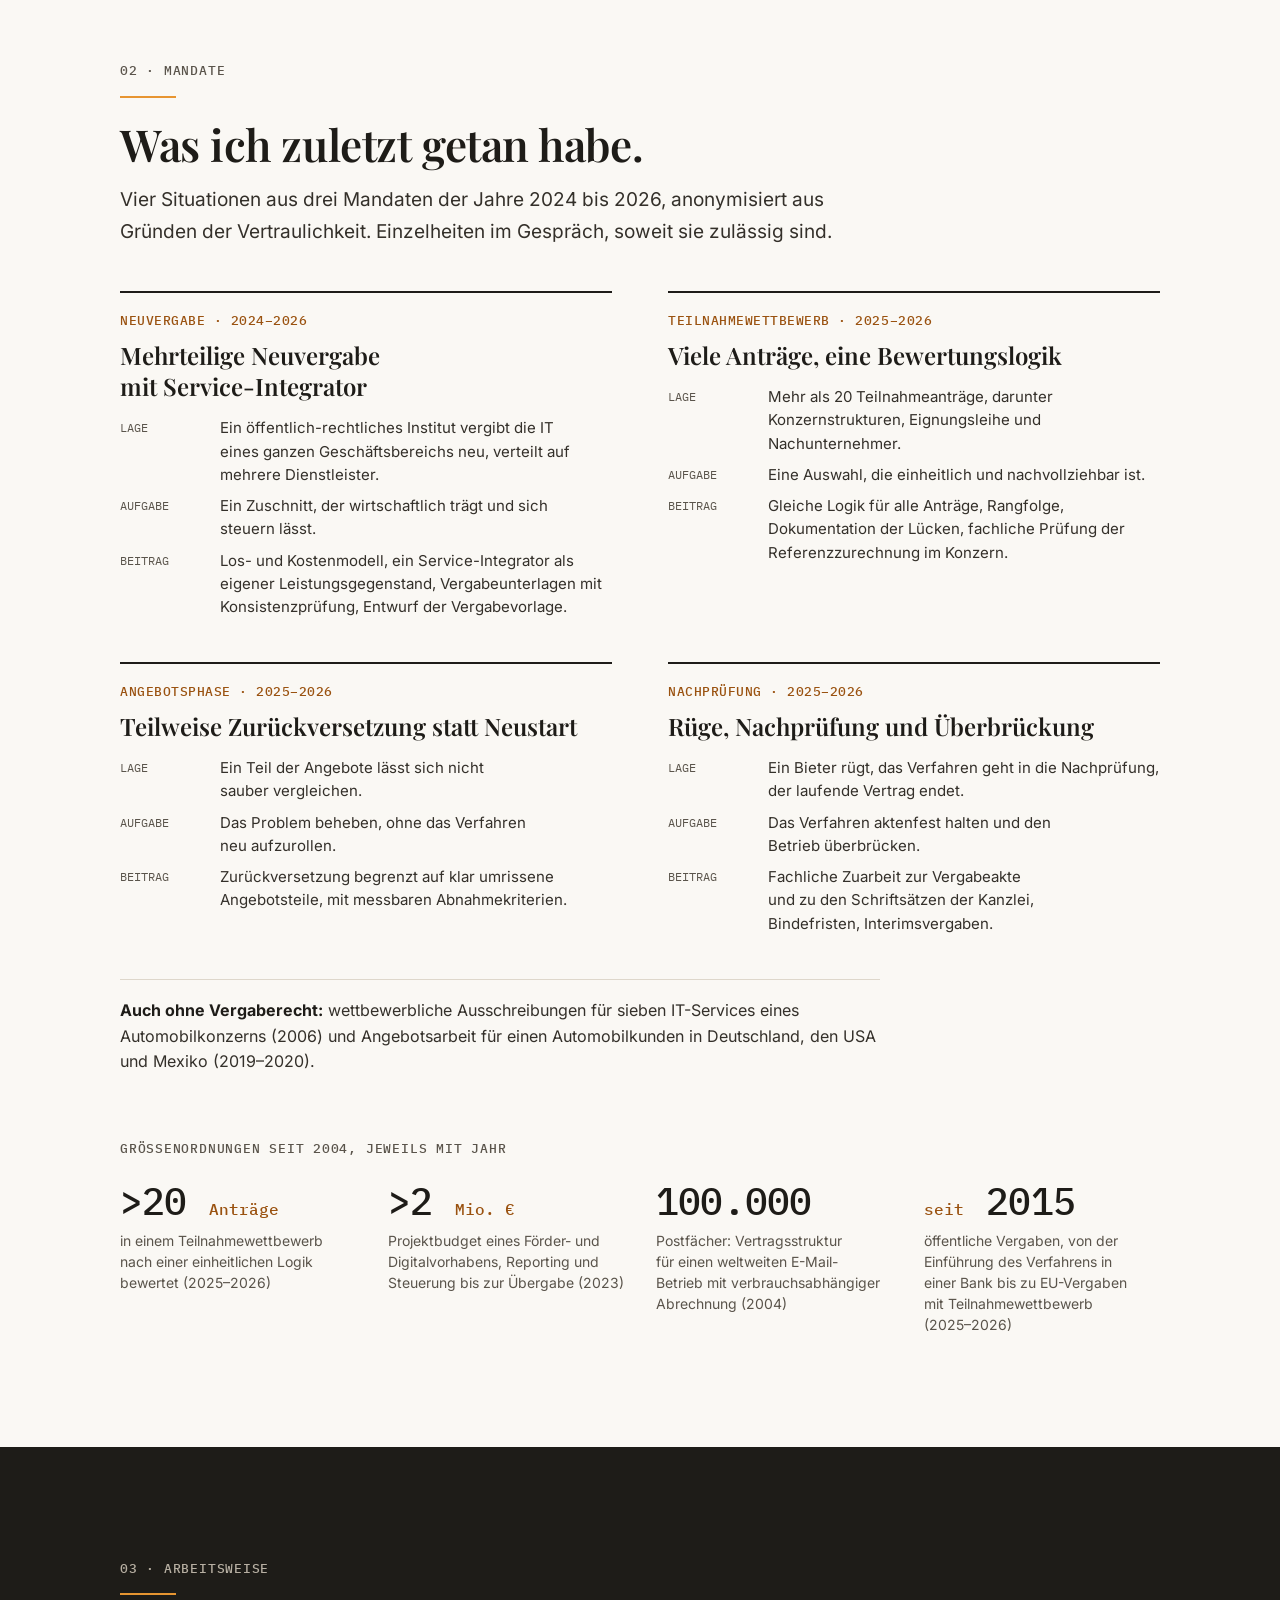
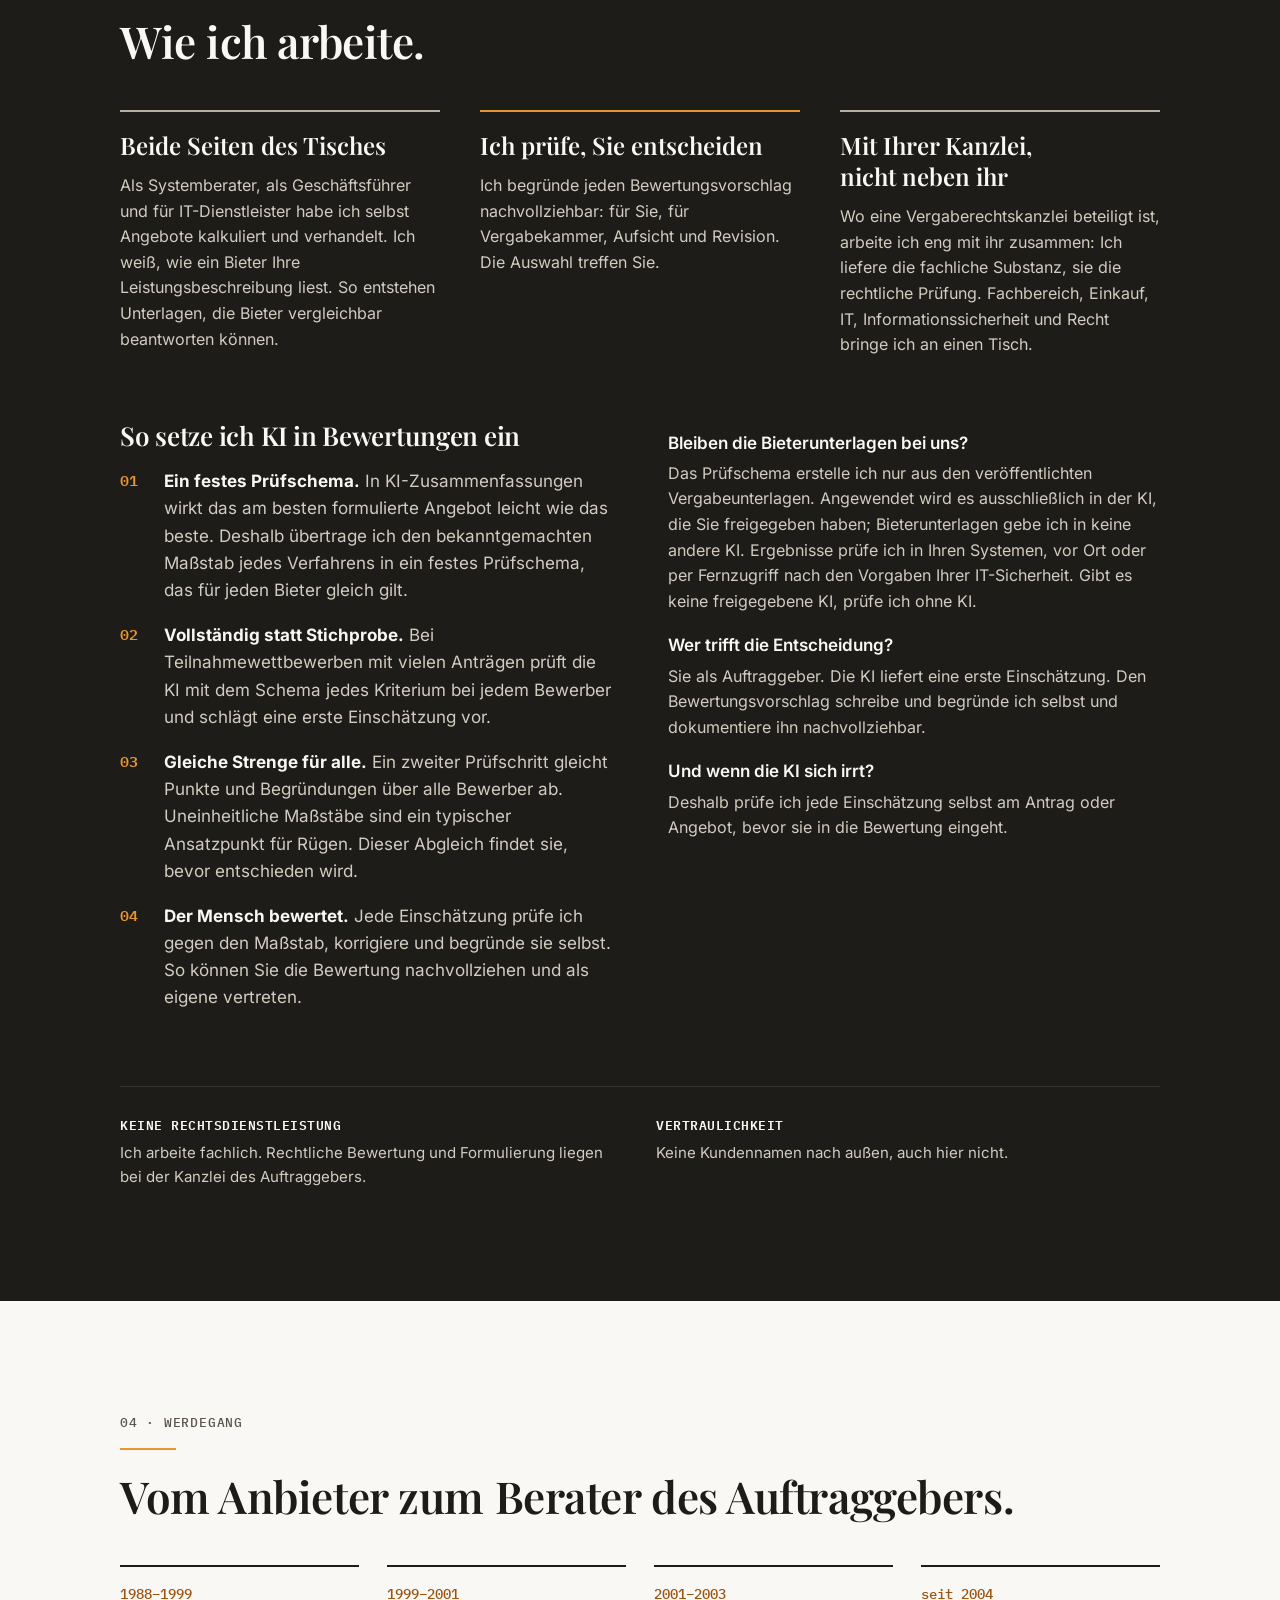
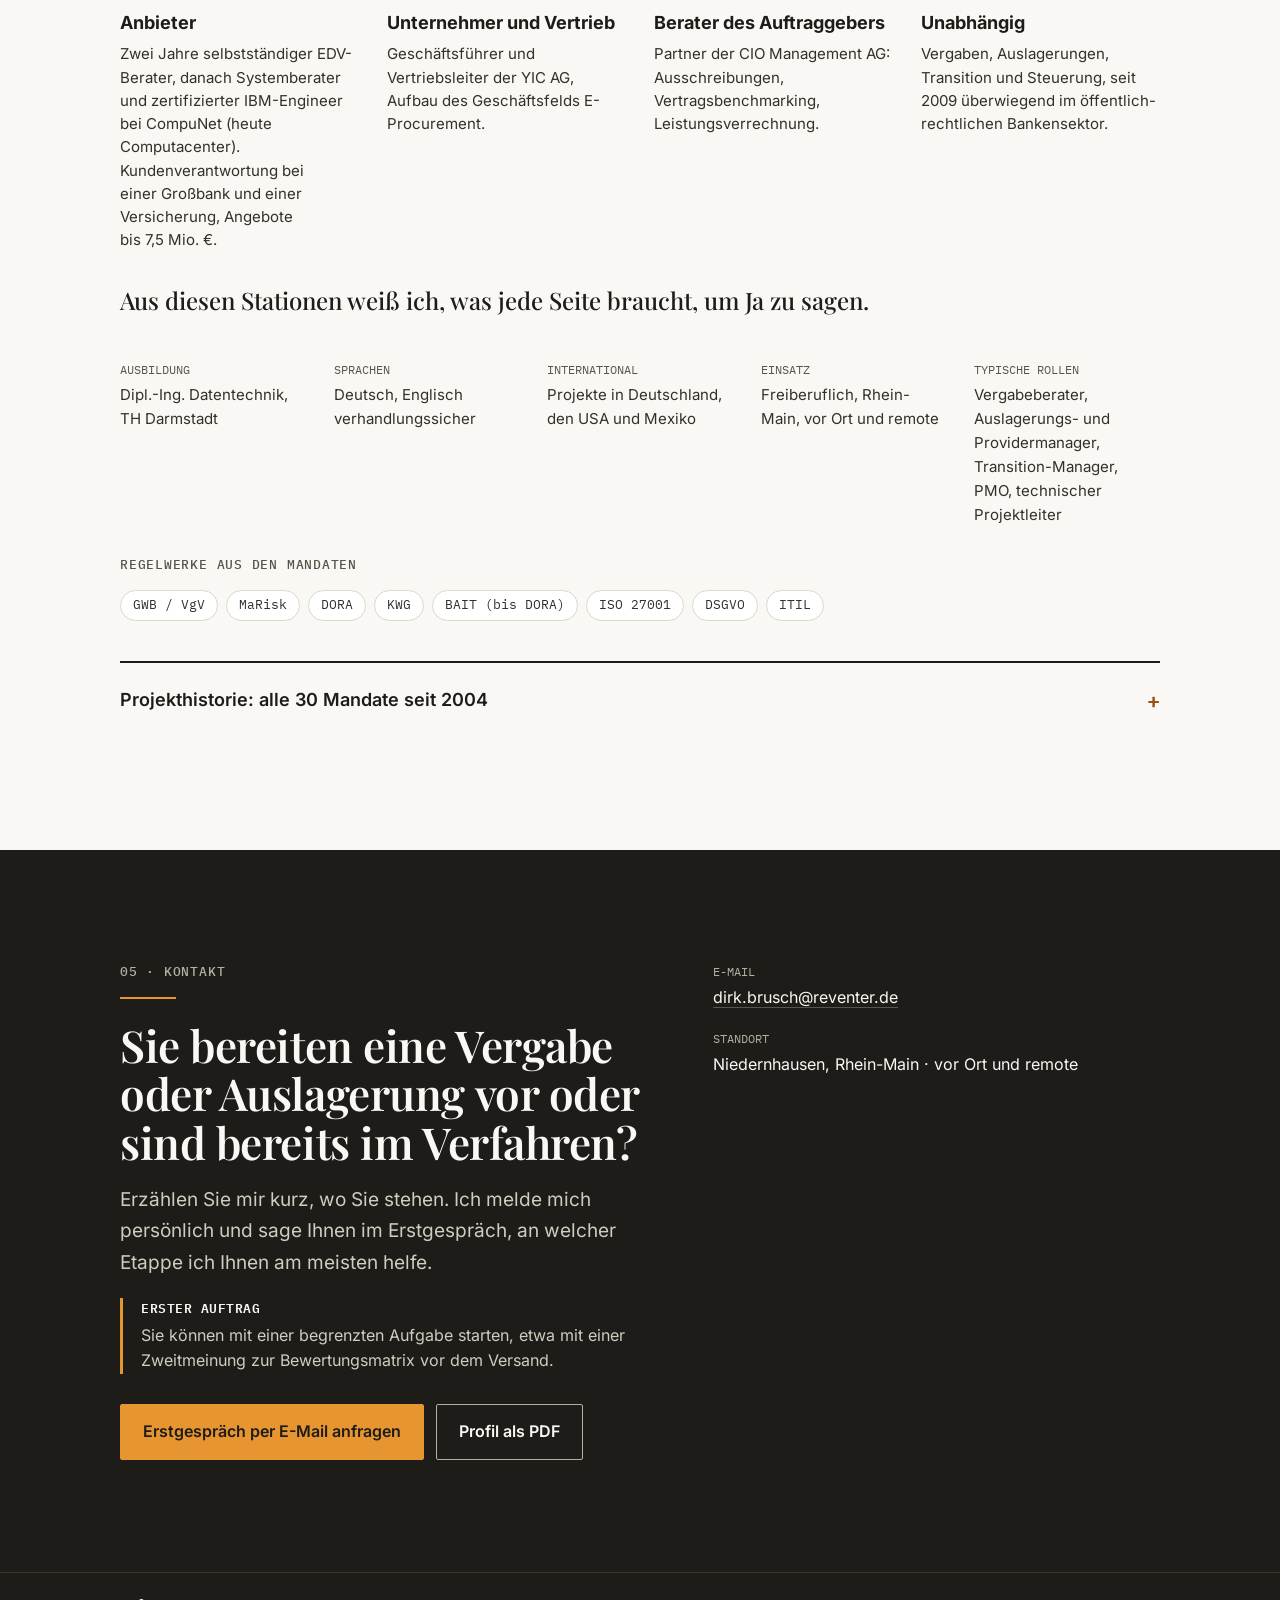
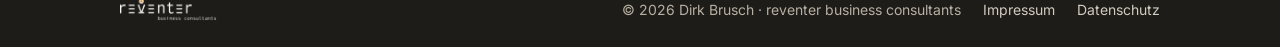
==== commit 20c072a0: "Texte nach Expertenprüfung überarbeitet, EVB-IT und LinkedIn entfernt Profil-PDF auf demselben Stand" ====
--- a/index.html
+++ b/index.html
@@ -41,8 +41,7 @@
         "knowsAbout": ["Öffentliche Vergabe", "GWB", "VgV", "IT-Ausschreibung", "Auslagerungsmanagement", "MaRisk", "DORA", "Transition Management", "Projektportfoliomanagement", "IT-Controlling"],
         "worksFor": {"@id": "https://reventer.de/#org"},
         "url": "https://reventer.de/",
-        "image": "https://reventer.de/img/portrait-dbr.jpg",
-        "sameAs": ["https://www.linkedin.com/in/dirkbrusch"]
+        "image": "https://reventer.de/img/portrait-dbr.jpg"
       },
       {
         "@type": "ProfessionalService",
@@ -60,7 +59,7 @@
           "itemListElement": [
             {"@type": "Offer", "itemOffered": {"@type": "Service", "@id": "https://reventer.de/#etappe-1", "name": "Zuschnitt und Wirtschaftlichkeit", "description": "Marktsondierung, Losbildung und Verfahrenswahl, Kostenmodell je Los, Business Case und Zeitplan.", "provider": {"@id": "https://reventer.de/#org"}}},
             {"@type": "Offer", "itemOffered": {"@type": "Service", "@id": "https://reventer.de/#etappe-2", "name": "Vergabe und Ausschreibung", "description": "Leistungsbeschreibung, Eignungs- und Zuschlagskriterien, Bewertung, Aufklärung und Verhandlung, Vergabeakte; fachliche Beiträge bei Rüge und Nachprüfung.", "provider": {"@id": "https://reventer.de/#org"}}},
-            {"@type": "Offer", "itemOffered": {"@type": "Service", "@id": "https://reventer.de/#etappe-3", "name": "Vertrag und Aufsicht", "description": "Leistungsscheine, Service Level, EVB-IT; wesentliche Auslagerung nach MaRisk, Maßnahmen nach § 44 KWG, DORA-Anforderungen an IKT-Verträge.", "provider": {"@id": "https://reventer.de/#org"}}},
+            {"@type": "Offer", "itemOffered": {"@type": "Service", "@id": "https://reventer.de/#etappe-3", "name": "Vertrag und Aufsicht", "description": "Leistungsscheine, Service Level; wesentliche Auslagerung nach MaRisk, Maßnahmen nach Prüfung gemäß § 44 KWG, DORA-Anforderungen an IKT-Verträge.", "provider": {"@id": "https://reventer.de/#org"}}},
             {"@type": "Offer", "itemOffered": {"@type": "Service", "@id": "https://reventer.de/#etappe-4", "name": "Transition", "description": "Providerwechsel oder Insourcing, Datenmigration, ITSM-Strukturen, Inbetriebnahme.", "provider": {"@id": "https://reventer.de/#org"}}},
             {"@type": "Offer", "itemOffered": {"@type": "Service", "@id": "https://reventer.de/#etappe-5", "name": "Steuerung", "description": "Vertrag und Dienstleister, Projekt- und Portfoliosteuerung (PMO), Status-, Budget- und Risikoreporting, Hochrechnung und Kennzahlen.", "provider": {"@id": "https://reventer.de/#org"}}}
           ]
@@ -72,7 +71,7 @@
         "about": "Einsatz von KI in Bewertungen",
         "mainEntity": [
           {"@type": "Question", "name": "Bleiben die Bieterunterlagen bei uns?", "acceptedAnswer": {"@type": "Answer", "text": "Das Prüfschema erstelle ich nur aus den veröffentlichten Vergabeunterlagen. Angewendet wird es ausschließlich in der KI, die Sie freigegeben haben; Bieterunterlagen gebe ich in keine andere KI. Ergebnisse prüfe ich in Ihren Systemen, vor Ort oder per Fernzugriff nach den Vorgaben Ihrer IT-Sicherheit. Gibt es keine freigegebene KI, prüfe ich ohne KI."}},
-          {"@type": "Question", "name": "Wer trifft die Entscheidung?", "acceptedAnswer": {"@type": "Answer", "text": "Sie, als Auftraggeber. Die KI liefert Vorschläge. Die Bewertung schreibe und begründe ich selbst, nachvollziehbar dokumentiert."}},
+          {"@type": "Question", "name": "Wer trifft die Entscheidung?", "acceptedAnswer": {"@type": "Answer", "text": "Sie als Auftraggeber. Die KI liefert eine erste Einschätzung. Den Bewertungsvorschlag schreibe und begründe ich selbst und dokumentiere ihn nachvollziehbar."}},
           {"@type": "Question", "name": "Und wenn die KI sich irrt?", "acceptedAnswer": {"@type": "Answer", "text": "Deshalb prüfe ich jede Einschätzung selbst am Antrag oder Angebot, bevor sie in die Bewertung eingeht."}}
         ]
       }
@@ -106,7 +105,7 @@
       <div class="kicker">IT-Vergaben, Ausschreibungen und Auslagerungen <span class="o">im regulierten Finanzsektor</span></div>
       <h1 id="h1">Wo Vergaberecht auf Finanzaufsicht trifft.</h1>
       <p class="claim">Ich höre beim Zuschlag nicht auf.</p>
-      <p class="lead">Wenn ein Unternehmen der Finanzbranche seine IT neu vergibt oder auslagert, begleite ich das Verfahren fachlich von der Marktsondierung bis in die Steuerung des neuen Vertrags. Die Unterlagen, die ich dafür erstelle, bilden vergaberechtliche Anforderungen (GWB,&nbsp;VgV) ebenso ab wie aufsichtsrechtliche Vorgaben von MaRisk bis DORA. Die rechtliche Prüfung liegt bei der Kanzlei des Auftraggebers.</p>
+      <p class="lead">Wenn ein Unternehmen der Finanzbranche seine IT neu vergibt oder auslagert, übernehme ich die fachliche Arbeit, von der Marktsondierung bis in die Steuerung des neuen Vertrags. Die Unterlagen, die ich dafür erstelle, bilden vergaberechtliche Anforderungen (GWB,&nbsp;VgV) ebenso ab wie aufsichtsrechtliche Vorgaben von MaRisk bis DORA. Die rechtliche Prüfung liegt bei der Kanzlei des Auftraggebers.</p>
       <div class="ctas">
         <a class="btn btn-primary" href="#kontakt"><span class="dot"></span>Erstgespräch anfragen</a>
         <a class="btn btn-ghost" href="Profil-Dirk-Brusch.pdf" download>Profil als PDF</a>
@@ -123,10 +122,10 @@
   </div>
   <div class="facts">
     <div class="wrap">
-      <div><div class="n">30 <small>Mandate</small></div><p>alle einzeln in der <a href="#historie" class="to-hist">Projekthistorie</a> unten, mit Zeitraum, Branche und Schwerpunkten</p></div>
+      <div><div class="n">30 <small>Mandate</small></div><p>einzeln aufgeführt in der <a href="#historie" class="to-hist">Projekthistorie</a>, mit Zeitraum, Branche und Schwerpunkten</p></div>
       <div><div class="n">21 <small>Bankmandate</small></div><p>von den 30; seit 2009 überwiegend im öffentlich-rechtlichen Bankensektor tätig</p></div>
-      <div><div class="n">2004</div><p>seit diesem Jahr unabhängiger Berater, ohne Bindung an Anbieter oder Produkte</p></div>
-      <div><div class="n">1988</div><p>seit diesem Jahr in der IT: Systems Engineering, Vertrieb, Geschäftsführung, Beratung</p></div>
+      <div><div class="n"><small>seit</small> 2004</div><p>unabhängiger Berater, ohne Bindung an Anbieter oder Produkte</p></div>
+      <div><div class="n"><small>seit</small> 1988</div><p>in der IT: Systems Engineering, Vertrieb, Geschäftsführung, Beratung</p></div>
     </div>
   </div>
 </section>
@@ -141,8 +140,8 @@
     </div>
     <div>
       <p class="lead">Am schärfsten zeigt sich das, wenn eine Landes- oder Förderbank ihren IT-Betrieb neu vergibt. Das Vergaberecht verlangt ein Verfahren, das einer Nachprüfung standhält. Die Aufsicht verlangt Auslagerungsverträge, die MaRisk und, wo anwendbar, DORA genügen.</p>
-      <p class="lead">Vergaberechtler kennen meist das eine, Auslagerungsspezialisten das andere. Und beides endet nicht mit dem Zuschlag, denn der Betrieb muss weiterlaufen, während der Dienstleister wechselt. Deshalb höre ich beim Zuschlag nicht auf.</p>
-      <p class="ins"><b>Für Versicherer und Finanzdienstleister ohne Vergaberecht</b> bleibt die Strecke dieselbe: wettbewerbliche Ausschreibung statt Vergabeverfahren, VAG und MaGo statt KWG und MaRisk, dieselben DORA-Vertragsinhalte. Ausschreibungen ohne Vergaberecht kenne ich von beiden Seiten: als Berater eines internationalen Automobilkonzerns und auf Anbieterseite für einen IT-Dienstleister.</p>
+      <p class="lead">Vergaberecht und Aufsichtsrecht sind zwei Fachgebiete, im Verfahren müssen beide zusammengehen. Wo beides zusammentrifft, arbeite ich. Und mit dem Zuschlag ist es nicht getan: Der Betrieb muss weiterlaufen, während der Dienstleister wechselt. Deshalb reicht meine Arbeit bis in die Steuerung des neuen Vertrags.</p>
+      <p class="ins"><b>Für Versicherer und Finanzdienstleister ohne Vergaberecht</b> bleibt die Strecke dieselbe, nur die Regeln sind andere: wettbewerbliche Ausschreibung statt Vergabeverfahren, bei Versicherern VAG und MaGo statt KWG und MaRisk. DORA kommt, wo anwendbar, hinzu. Ausschreibungen ohne Vergaberecht kenne ich von beiden Seiten: als Berater eines internationalen Automobilkonzerns und auf Anbieterseite für einen IT-Dienstleister.</p>
     </div>
   </div>
 </section>
@@ -159,13 +158,13 @@
       <div class="stage" id="etappe-2"><div class="bar"></div><div class="no">02</div><h3>Vergabe und Ausschreibung</h3>
         <ul><li>Leistungsbeschreibung</li><li>Eignungs- und Zuschlagskriterien</li><li>Bewertung, Aufklärung, Verhandlung</li><li>Vergabeakte; fachliche Beiträge bei Rüge und Nachprüfung</li></ul></div>
       <div class="stage" id="etappe-3"><div class="bar"></div><div class="no">03</div><h3>Vertrag und Aufsicht</h3>
-        <ul><li>Leistungsscheine, Service Level, EVB-IT</li><li>Wesentliche Auslagerung nach MaRisk</li><li>Maßnahmen nach §&nbsp;44&nbsp;KWG</li><li>DORA-Anforderungen an IKT-Verträge</li></ul></div>
+        <ul><li>Leistungsscheine, Service Level</li><li>Wesentliche Auslagerung nach MaRisk</li><li>Maßnahmen nach Prüfung gemäß §&nbsp;44&nbsp;KWG</li><li>DORA-Anforderungen an IKT-Verträge</li></ul></div>
       <div class="stage after" id="etappe-4"><div class="bar"></div><div class="no">04</div><h3>Transition</h3>
         <ul><li>Providerwechsel oder Insourcing</li><li>Datenmigration</li><li>ITSM-Strukturen</li><li>Inbetriebnahme</li></ul></div>
       <div class="stage after" id="etappe-5"><div class="bar"></div><div class="no">05</div><h3>Steuerung</h3>
         <ul><li>Vertrag und Dienstleister</li><li>Projekt- und Portfoliosteuerung (PMO)</li><li>Status-, Budget- und Risikoreporting</li><li>Hochrechnung, Kennzahlen</li></ul></div>
     </div>
-    <p class="legend">Die orange markierten Etappen 04 und 05 liegen nach dem Zuschlag. Sie können an jeder Etappe einsteigen.</p>
+    <p class="legend">Etappen 04 und 05 (orange) liegen nach dem Zuschlag. Sie können an jeder Etappe einsteigen.</p>
 
     <div class="when">
       <div><h3>Wann Sie mich holen</h3><p class="sub">Typische Anlässe aus den Mandaten der letzten Jahre.</p></div>
@@ -174,7 +173,7 @@
         <li><b>Die Teilnahmeanträge sind da.</b>Eine Bewertungslogik für alle Bewerber, Rangfolge, begründete Auswahl.</li>
         <li><b>Ein Bieter rügt.</b>Fachliche Aufarbeitung von Vergabeakte und Bewertung für Ihre Kanzlei.</li>
         <li><b>Der alte Vertrag endet zu früh.</b>Strukturierung der Interimsvergabe bis zum Abschluss des Hauptverfahrens.</li>
-        <li><b>DORA verlangt neue Vertragsinhalte.</b>DORA-Anforderungen in Ausschreibungs- und Vertragsunterlagen, für Banken wie für Versicherer.</li>
+        <li><b>DORA verlangt neue Vertragsinhalte.</b>DORA-Anforderungen in Ausschreibungs- und Vertragsunterlagen.</li>
         <li><b>Viele Vorhaben, kein gemeinsames Bild.</b>Status-, Budget- und Risikoreporting mit Hochrechnung.</li>
       </ul>
     </div>
@@ -196,7 +195,7 @@
       <article class="case"><div class="tag">Teilnahmewettbewerb · 2025–2026</div><h3>Viele Anträge, eine Bewertungslogik</h3>
         <dl><dt>Lage</dt><dd>Mehr als 20 Teilnahmeanträge, darunter Konzernstrukturen, Eignungsleihe und Nachunternehmer.</dd>
         <dt>Aufgabe</dt><dd>Eine Auswahl, die einheitlich und nachvollziehbar ist.</dd>
-        <dt>Beitrag</dt><dd>Gleiche Logik für alle Anträge, Rangfolge, begründete Lücken, fachliche Prüfung der Referenzzurechnung im Konzern.</dd></dl></article>
+        <dt>Beitrag</dt><dd>Gleiche Logik für alle Anträge, Rangfolge, Dokumentation der Lücken, fachliche Prüfung der Referenzzurechnung im Konzern.</dd></dl></article>
       <article class="case"><div class="tag">Angebotsphase · 2025–2026</div><h3>Teilweise Zurückversetzung statt Neustart</h3>
         <dl><dt>Lage</dt><dd>Ein Teil der Angebote lässt sich nicht sauber vergleichen.</dd>
         <dt>Aufgabe</dt><dd>Das Problem beheben, ohne das Verfahren neu aufzurollen.</dd>
@@ -212,9 +211,9 @@
       <div class="kicker">Größenordnungen seit 2004, jeweils mit Jahr</div>
       <div class="grid">
         <div><div class="n">&gt;20 <small>Anträge</small></div><p>in einem Teilnahmewettbewerb nach einer einheitlichen Logik bewertet (2025–2026)</p></div>
-        <div><div class="n">&gt;2 <small>Mio.&nbsp;€</small></div><p>Projektbudget eines Förder- und Digitalvorhabens, berichtet und bis zur Übergabe gesteuert (2023)</p></div>
+        <div><div class="n">&gt;2 <small>Mio.&nbsp;€</small></div><p>Projektbudget eines Förder- und Digitalvorhabens, Reporting und Steuerung bis zur Übergabe (2023)</p></div>
         <div><div class="n">100.000</div><p>Postfächer: Vertragsstruktur für einen weltweiten E-Mail-Betrieb mit verbrauchsabhängiger Abrechnung (2004)</p></div>
-        <div><div class="n">11 <small>Jahre</small></div><p>öffentliche Vergaben, von der Einführung des Verfahrens in einer Bank (2015) bis zu EU-Vergaben mit Teilnahmewettbewerb (2025–2026)</p></div>
+        <div><div class="n"><small>seit</small> 2015</div><p>öffentliche Vergaben, von der Einführung des Verfahrens in einer Bank bis zu EU-Vergaben mit Teilnahmewettbewerb (2025–2026)</p></div>
       </div>
     </div>
   </div>
@@ -228,7 +227,7 @@
     <h2 id="h-arbeit">Wie ich arbeite.</h2>
     <div class="three">
       <div class="col"><h3>Beide Seiten des Tisches</h3><p>Als Systemberater, als Geschäftsführer und für IT-Dienstleister habe ich selbst Angebote kalkuliert und verhandelt. Ich weiß, wie ein Bieter Ihre Leistungsbeschreibung liest. So entstehen Unterlagen, die Bieter vergleichbar beantworten können.</p></div>
-      <div class="col accent"><h3>Prüftiefe, Entscheidung beim Auftraggeber</h3><p>Mein Anspruch sind Auswahlentscheidungen, die eine Vergabekammer ebenso nachvollziehen kann wie Aufsicht und Revision. Den Bewertungsvorschlag erarbeite ich, die Entscheidung trifft der Auftraggeber.</p></div>
+      <div class="col accent"><h3>Ich prüfe, Sie entscheiden</h3><p>Ich begründe jeden Bewertungsvorschlag nachvollziehbar: für Sie, für Vergabekammer, Aufsicht und Revision. Die Auswahl treffen Sie.</p></div>
       <div class="col"><h3>Mit Ihrer Kanzlei, nicht neben ihr</h3><p>Wo eine Vergaberechtskanzlei beteiligt ist, arbeite ich eng mit ihr zusammen: Ich liefere die fachliche Substanz, sie die rechtliche Prüfung. Fachbereich, Einkauf, IT, Informationssicherheit und Recht bringe ich an einen Tisch.</p></div>
     </div>
 
@@ -236,7 +235,7 @@
       <div>
         <h3 class="serif ki-title">So setze ich KI in Bewertungen ein</h3>
         <ol>
-          <li><b>Ein festes Prüfschema.</b> KI-Zusammenfassungen lassen das am besten formulierte Angebot leicht als das beste erscheinen. Deshalb übertrage ich den bekanntgemachten Maßstab jedes Verfahrens in ein festes Prüfschema, das für jeden Bieter gleich gilt.</li>
+          <li><b>Ein festes Prüfschema.</b> In KI-Zusammenfassungen wirkt das am besten formulierte Angebot leicht wie das beste. Deshalb übertrage ich den bekanntgemachten Maßstab jedes Verfahrens in ein festes Prüfschema, das für jeden Bieter gleich gilt.</li>
           <li><b>Vollständig statt Stichprobe.</b> Bei Teilnahmewettbewerben mit vielen Anträgen prüft die KI mit dem Schema jedes Kriterium bei jedem Bewerber und schlägt eine erste Einschätzung vor.</li>
           <li><b>Gleiche Strenge für alle.</b> Ein zweiter Prüfschritt gleicht Punkte und Begründungen über alle Bewerber ab. Uneinheitliche Maßstäbe sind ein typischer Ansatzpunkt für Rügen. Dieser Abgleich findet sie, bevor entschieden wird.</li>
           <li><b>Der Mensch bewertet.</b> Jede Einschätzung prüfe ich gegen den Maßstab, korrigiere und begründe sie selbst. So können Sie die Bewertung nachvollziehen und als eigene vertreten.</li>
@@ -246,7 +245,7 @@
         <dt>Bleiben die Bieterunterlagen bei uns?</dt>
         <dd>Das Prüfschema erstelle ich nur aus den veröffentlichten Vergabeunterlagen. Angewendet wird es ausschließlich in der KI, die Sie freigegeben haben; Bieterunterlagen gebe ich in keine andere KI. Ergebnisse prüfe ich in Ihren Systemen, vor Ort oder per Fernzugriff nach den Vorgaben Ihrer IT-Sicherheit. Gibt es keine freigegebene KI, prüfe ich ohne KI.</dd>
         <dt>Wer trifft die Entscheidung?</dt>
-        <dd>Sie, als Auftraggeber. Die KI liefert Vorschläge. Die Bewertung schreibe und begründe ich selbst, nachvollziehbar dokumentiert.</dd>
+        <dd>Sie als Auftraggeber. Die KI liefert eine erste Einschätzung. Den Bewertungsvorschlag schreibe und begründe ich selbst und dokumentiere ihn nachvollziehbar.</dd>
         <dt>Und wenn die KI sich irrt?</dt>
         <dd>Deshalb prüfe ich jede Einschätzung selbst am Antrag oder Angebot, bevor sie in die Bewertung eingeht.</dd>
       </dl>
@@ -266,12 +265,12 @@
     <div class="rule"></div>
     <h2 id="h-werdegang">Vom Anbieter zum Berater des Auftraggebers.</h2>
     <div class="sides">
-      <div class="side"><div class="y">1988–1999</div><h3>Anbieter</h3><p>Nach zwei Jahren als selbstständiger EDV-Berater Systemberater und zertifizierter IBM-Engineer bei CompuNet (heute Computacenter). Kundenverantwortung bei einer Großbank und einer Versicherung, Angebote bis 7,5&nbsp;Mio.&nbsp;€.</p></div>
+      <div class="side"><div class="y">1988–1999</div><h3>Anbieter</h3><p>Zwei Jahre selbstständiger EDV-Berater, danach Systemberater und zertifizierter IBM-Engineer bei CompuNet (heute Computacenter). Kundenverantwortung bei einer Großbank und einer Versicherung, Angebote bis 7,5&nbsp;Mio.&nbsp;€.</p></div>
       <div class="side"><div class="y">1999–2001</div><h3>Unternehmer und Vertrieb</h3><p>Geschäftsführer und Vertriebsleiter der YIC AG, Aufbau des Geschäftsfelds E-Procurement.</p></div>
       <div class="side"><div class="y">2001–2003</div><h3>Berater des Auftraggebers</h3><p>Partner der CIO Management AG: Ausschreibungen, Vertragsbenchmarking, Leistungsverrechnung.</p></div>
       <div class="side"><div class="y">seit 2004</div><h3>Unabhängig</h3><p>Vergaben, Auslagerungen, Transition und Steuerung, seit 2009 überwiegend im öffentlich-rechtlichen Bankensektor.</p></div>
     </div>
-    <p class="sides-note">Wer jede Seite kennt, sieht früh, wo es hakt und was die andere Seite braucht, um Ja zu sagen.</p>
+    <p class="sides-note">Aus diesen Stationen weiß ich, was jede Seite braucht, um Ja zu sagen.</p>
 
     <dl class="facts-list">
       <div><dt>Ausbildung</dt><dd>Dipl.-Ing. Datentechnik, TH Darmstadt</dd></div>
@@ -281,7 +280,7 @@
       <div><dt>Typische Rollen</dt><dd>Vergabeberater, Auslagerungs- und Providermanager, Transition-Manager, PMO, technischer Projektleiter</dd></div>
     </dl>
     <div class="rulesbox"><div class="kicker">Regelwerke aus den Mandaten</div>
-      <div class="chips"><span class="chip">GWB / VgV</span><span class="chip">MaRisk</span><span class="chip">DORA</span><span class="chip">KWG</span><span class="chip">EVB-IT</span><span class="chip">BAIT (bis DORA)</span><span class="chip">ISO 27001</span><span class="chip">DSGVO</span><span class="chip">ITIL</span></div></div>
+      <div class="chips"><span class="chip">GWB / VgV</span><span class="chip">MaRisk</span><span class="chip">DORA</span><span class="chip">KWG</span><span class="chip">BAIT (bis DORA)</span><span class="chip">ISO 27001</span><span class="chip">DSGVO</span><span class="chip">ITIL</span></div></div>
 
     <details class="history" id="historie">
       <summary>Projekthistorie: alle 30 Mandate seit 2004 <span class="plus" aria-hidden="true">+</span></summary>
@@ -290,9 +289,9 @@
         <thead role="rowgroup"><tr role="row"><th role="columnheader">Zeitraum</th><th role="columnheader">Branche</th><th role="columnheader">Mandat</th><th role="columnheader">Schwerpunkte</th></tr></thead>
         <tbody role="rowgroup">
 <tr role="row" class="sep"><td role="cell" colspan="4">2021–2026 · Vergabe, Vertrag und Steuerung</td></tr>
-      <tr role="row"><td role="cell" class="y">2025–2026</td><td role="cell" class="b">Bank</td><td role="cell" class="m">EU-Vergaben für IT-Plattformen</td><td role="cell" class="s">Bewertung von mehr als 20 Teilnahmeanträgen, fachliche Prüfung von Konzernreferenzen und Eignungsleihe, Angebotsprüfung und Preisaufklärung, begrenzte teilweise Zurückversetzung, fachliche Prüfung der DORA-Ergänzungsvereinbarung, der ISO-27001-Nachweise und des Berichtswesens, fachliche Zuarbeit zu Kündigungsregelungen</td></tr>
-      <tr role="row"><td role="cell" class="y">2025–2026</td><td role="cell" class="b">Bank</td><td role="cell" class="m">Rüge, Nachprüfung und Interimsvergaben</td><td role="cell" class="s">Fachliche Zuarbeit zur Vergabeakte, Vergabevermerk und Schriftsätzen der Kanzlei, Bindefristen, Strukturierung von Interimsvergaben, Planung der Rechtsprüfung</td></tr>
-      <tr role="row"><td role="cell" class="y">2024–2026</td><td role="cell" class="b">Bank</td><td role="cell" class="m">Mehrteilige Neuvergabe der IT eines Geschäftsbereichs</td><td role="cell" class="s">Losstruktur, Kostenmodell je Los, Service-Integrator mit integrierten Steuerungsprozessen, Vergabeunterlagen mit Konsistenzprüfung, Entwurf der Vergabevorlage, Nutzungsrechte</td></tr>
+      <tr role="row"><td role="cell" class="y">2025–2026</td><td role="cell" class="b">Bank</td><td role="cell" class="m">EU-Vergaben für IT-Plattformen</td><td role="cell" class="s">Bewertung von mehr als 20 Teilnahmeanträgen, fachliche Prüfung von Konzernreferenzen und Eignungsleihe, Angebotsprüfung und Preisaufklärung, teilweise Zurückversetzung, fachliche Prüfung der DORA-Ergänzungsvereinbarung, der ISO-27001-Nachweise und des Berichtswesens, fachliche Zuarbeit zu Kündigungsregelungen</td></tr>
+      <tr role="row"><td role="cell" class="y">2025–2026</td><td role="cell" class="b">Bank</td><td role="cell" class="m">Rüge, Nachprüfung und Interimsvergaben</td><td role="cell" class="s">Fachliche Zuarbeit zu Vergabeakte, Vergabevermerk und Schriftsätzen der Kanzlei, Bindefristen, Strukturierung von Interimsvergaben, Planung der Rechtsprüfung</td></tr>
+      <tr role="row"><td role="cell" class="y">2024–2026</td><td role="cell" class="b">Bank</td><td role="cell" class="m">Mehrteilige Neuvergabe der IT eines Geschäftsbereichs</td><td role="cell" class="s">Losstruktur, Kostenmodell je Los, Service-Integrator mit übergreifenden Steuerungsprozessen, Vergabeunterlagen mit Konsistenzprüfung, Entwurf der Vergabevorlage, Nutzungsrechte</td></tr>
       <tr role="row"><td role="cell" class="y">2024–2025</td><td role="cell" class="b">Bank</td><td role="cell" class="m">Strategische Beschaffung, SAP-Rahmenvereinbarung, Vertragsprüfung</td><td role="cell" class="s">Abrufprozesse und Miniwettbewerbe, Bietergemeinschaften und Nachunternehmer, Marktrecherche zu einer möglichen Alleinstellung, fachliche Prüfung eines Nutzungs- und Pflegevertrags</td></tr>
       <tr role="row"><td role="cell" class="y">2023</td><td role="cell" class="b">Bank</td><td role="cell" class="m">Technische Projektleitung Förder- und Digitalvorhaben</td><td role="cell" class="s">Status-, Quartals- und Abschlussberichte für zwei Vorhaben (eines mit über 2&nbsp;Mio.&nbsp;€ Budget), Go-Live, Migration, Übergabe, Projektleitung einer mobilen App</td></tr>
       <tr role="row"><td role="cell" class="y">2021–2022</td><td role="cell" class="b">Bank</td><td role="cell" class="m">Datenschutz, Informationssicherheit, Testmanagement</td><td role="cell" class="s">DSGVO-Anforderungen für SAP, elektronische Akte und Portal, Sicherheitskonzept und Wiederanlaufplan, Testautomatisierung, Angebotsprüfung, Budget</td></tr>
@@ -307,13 +306,13 @@
       <tr role="row"><td role="cell" class="y">2014</td><td role="cell" class="b">Bank</td><td role="cell" class="m">Task Force im Zahlungsverkehr</td><td role="cell" class="s">Deeskalation mit einem neuen Softwareanbieter, Sicherung der Prozessfähigkeit, Verhandlung einer Lösung</td></tr>
     
       <tr role="row"><td role="cell" class="y">2013–2014</td><td role="cell" class="b">Bank</td><td role="cell" class="m">Sourcing in der Neuentwicklung von Fachanwendungen</td><td role="cell" class="s">Projektfortschrittskontrolle, Entscheidungsvorlagen für den Lenkungskreis, Szenarien zur Fortführung</td></tr>
-      <tr role="row"><td role="cell" class="y">2012–2013</td><td role="cell" class="b">Bank</td><td role="cell" class="m">Gemeinsamer Vertrag mehrerer Institute mit einem Dienstleister</td><td role="cell" class="s">Anforderungen der Institute auf einen Nenner gebracht, Verhandlung mit dem Dienstleister, Lenkungskreise</td></tr>
+      <tr role="row"><td role="cell" class="y">2012–2013</td><td role="cell" class="b">Bank</td><td role="cell" class="m">Gemeinsamer Vertrag mehrerer Institute mit einem Dienstleister</td><td role="cell" class="s">Anforderungen der Institute zusammengeführt, Verhandlung mit dem Dienstleister, Lenkungskreise</td></tr>
       <tr role="row"><td role="cell" class="y">2012</td><td role="cell" class="b">Bank</td><td role="cell" class="m">Integration übernommener Geschäftsbereiche</td><td role="cell" class="s">Leistungsscheine, Betriebsvereinbarung, Gewährleistung und Haftung mit dem Bereich Recht, Ausschreibung der Transition</td></tr>
       <tr role="row"><td role="cell" class="y">2011–2012</td><td role="cell" class="b">Bank</td><td role="cell" class="m">Leitung einer Verhandlungsdelegation</td><td role="cell" class="s">Vertragsstruktur zur Übernahme von IT-Systemen von einem öffentlichen Vertragspartner, Abstimmung mit Fach, IT und Recht, Vorstandsvorlage</td></tr>
       <tr role="row"><td role="cell" class="y">2010–2011</td><td role="cell" class="b">Bank</td><td role="cell" class="m">Aufbau eines neuen Geschäftsbereichs</td><td role="cell" class="s">Wesentliche Auslagerung nach MaRisk unter zusätzlichen EU-Vorgaben, Vertragsverhandlungen, Dienstleistersteuerung, Werkverträge zum Festpreis</td></tr>
       <tr role="row"><td role="cell" class="y">2009–2010</td><td role="cell" class="b">Bank</td><td role="cell" class="m">Zusammenführung zweier Institute</td><td role="cell" class="s">Alle IT-Verträge aufgenommen, fachlich gegen die Anforderungen von KWG und MaRisk geprüft und nachverhandelt</td></tr>
       <tr role="row"><td role="cell" class="y">2009</td><td role="cell" class="b">Bank</td><td role="cell" class="m">Vertragliche Umsetzung wesentlicher Auslagerungen</td><td role="cell" class="s">Standardisierter Prozess der Risikoanalyse, fachliche Prüfung von Verträgen gegen KWG und MaRisk, Standard für vertragliches Change Management</td></tr>
-      <tr role="row"><td role="cell" class="y">2008</td><td role="cell" class="b">Bank</td><td role="cell" class="m">Methodik zur Vertragsbewertung</td><td role="cell" class="s">Bewertungsmethodik für Outsourcing-Verträge, Ergänzung des Rahmenvertrags</td></tr>
+      <tr role="row"><td role="cell" class="y">2008</td><td role="cell" class="b">Bank</td><td role="cell" class="m">Methodik zur Vertragsbewertung</td><td role="cell" class="s">Einheitliche Prüfung von Outsourcing-Verträgen, Ergänzung des Rahmenvertrags</td></tr>
       <tr role="row"><td role="cell" class="y">2008</td><td role="cell" class="b">Automobil</td><td role="cell" class="m">Insourcing des weltweiten Messaging-Betriebs</td><td role="cell" class="s">Rückführung von einem Provider in Deutschland zu interner Steuerung aus den USA, Business Case, Governance nach ITIL</td></tr>
       <tr role="row"><td role="cell" class="y">2007</td><td role="cell" class="b">Automobil</td><td role="cell" class="m">Sourcing-Strategie Messaging-Betrieb</td><td role="cell" class="s">Kostenvergleich Deutschland, Asien, USA, Business Case Outsourcing gegen Insourcing, Entscheidungsvorlage</td></tr>
       <tr role="row"><td role="cell" class="y">2007</td><td role="cell" class="b">Automobil</td><td role="cell" class="m">Roadmap Collaboration und Messaging</td><td role="cell" class="s">Zielgruppenanalyse, Umsetzungsplan, Business Case mit Synergiepotenzialen</td></tr>
@@ -339,7 +338,7 @@
       <div class="rule"></div>
       <h2 id="h-kontakt">Sie bereiten eine Vergabe oder Auslagerung vor oder sind bereits im Verfahren?</h2>
       <p class="lead">Erzählen Sie mir kurz, wo Sie stehen. Ich melde mich persönlich und sage Ihnen im Erstgespräch, an welcher Etappe ich Ihnen am meisten helfe.</p>
-      <p class="first-job"><b>Erster Auftrag</b>Auch eine begrenzte Aufgabe ist möglich, etwa eine Zweitmeinung zur Bewertungsmatrix vor dem Versand.</p>
+      <p class="first-job"><b>Erster Auftrag</b>Sie können mit einer begrenzten Aufgabe starten, etwa mit einer Zweitmeinung zur Bewertungsmatrix vor dem Versand.</p>
       <div class="ctas">
         <a class="btn btn-primary" href="mailto:dirk.brusch@reventer.de?subject=Erstgespr%C3%A4ch">Erstgespräch per E-Mail anfragen</a>
         <a class="btn btn-ghost" href="Profil-Dirk-Brusch.pdf" download>Profil als PDF</a>
@@ -347,7 +346,6 @@
     </div>
     <dl>
       <dt>E-Mail</dt><dd><a href="mailto:dirk.brusch@reventer.de">dirk.brusch@reventer.de</a></dd>
-      <dt>LinkedIn</dt><dd><a href="https://www.linkedin.com/in/dirkbrusch" rel="me noopener" target="_blank">linkedin.com/in/dirkbrusch</a></dd>
       <dt>Standort</dt><dd>Niedernhausen, Rhein-Main · vor Ort und remote</dd>
     </dl>
   </div>
